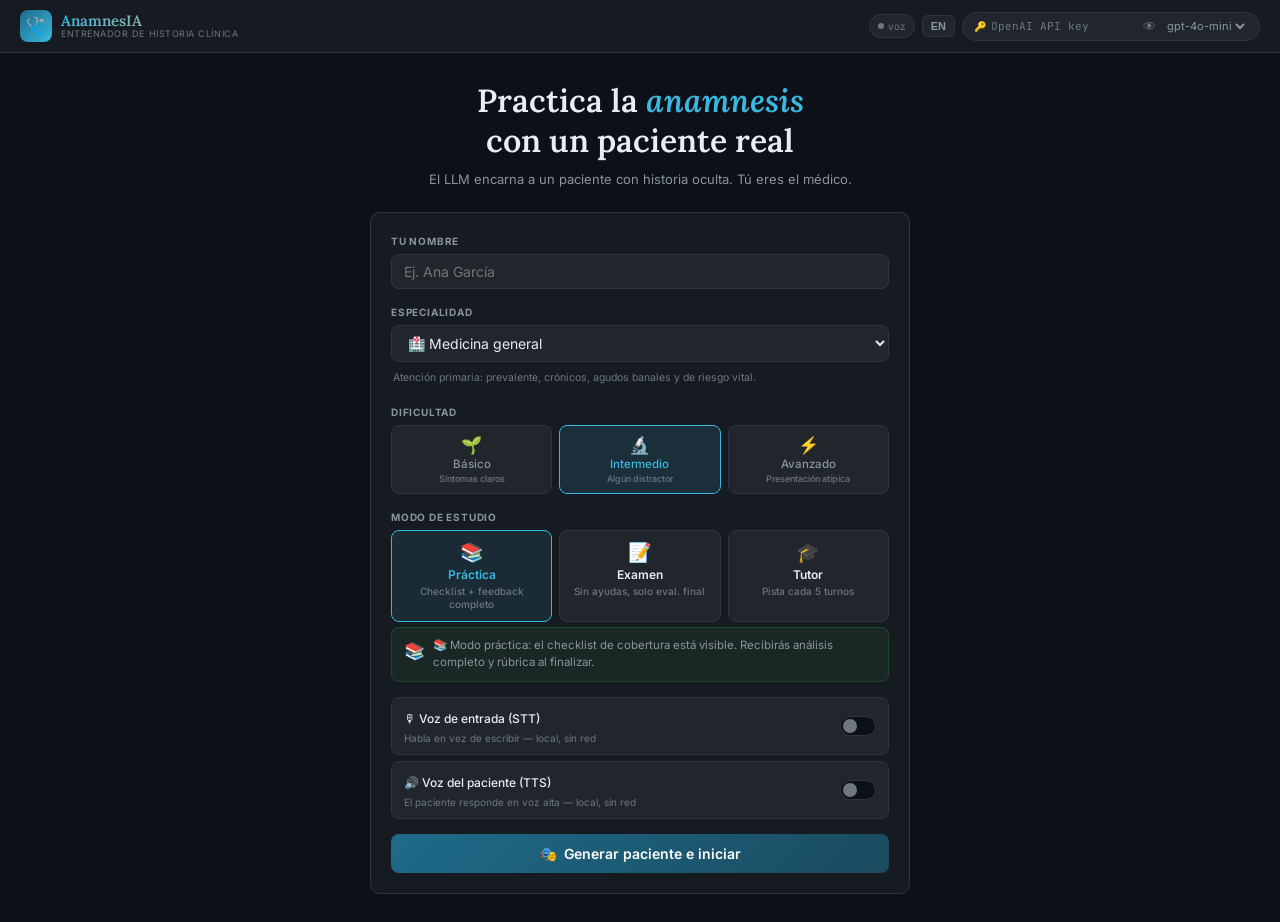
==== index.html @ b69a09d1 "Add files via upload" ====
<!DOCTYPE html>
<html lang="es" id="htmlRoot">
<head>
<meta charset="UTF-8">
<meta name="viewport" content="width=device-width, initial-scale=1.0">
<title>AnamnesIA · Entrenador de Historia Clínica</title>
<style>
@import url('https://fonts.googleapis.com/css2?family=Lora:ital,wght@0,400;0,600;1,400&family=Inter:wght@300;400;500;600&family=JetBrains+Mono:wght@400;500&display=swap');
:root{--bg:#0d1117;--bg2:#161b22;--bg3:#21262d;--brd:#30363d;--pu:#1e6b8a;--pl:#3ab8e0;--ac:#e85d26;--a2:#f0a060;--tx:#e6edf3;--t2:#8b949e;--t3:#6e7681;--gn:#3fb950;--yw:#d29922;--rd:#f85149;--rad:10px}
*{box-sizing:border-box;margin:0;padding:0}
body{background:var(--bg);color:var(--tx);font-family:'Inter',sans-serif;font-size:15px;line-height:1.6;min-height:100vh}
::-webkit-scrollbar{width:6px}::-webkit-scrollbar-track{background:var(--bg2)}::-webkit-scrollbar-thumb{background:var(--brd);border-radius:3px}
.app{display:flex;flex-direction:column;min-height:100vh}
header{display:flex;align-items:center;gap:10px;padding:10px 20px;border-bottom:1px solid var(--brd);background:var(--bg2);position:sticky;top:0;z-index:100;flex-wrap:wrap}
.logo{display:flex;align-items:center;gap:9px;cursor:pointer}
.lic{width:32px;height:32px;background:linear-gradient(135deg,var(--pu),var(--pl));border-radius:8px;display:flex;align-items:center;justify-content:center;font-size:16px;flex-shrink:0}
.ltx{display:flex;flex-direction:column;line-height:1.15}
.lt{font-family:'Lora',serif;font-size:15px;font-weight:600;background:linear-gradient(90deg,var(--pl),var(--a2));-webkit-background-clip:text;-webkit-text-fill-color:transparent}
.ls{font-size:9px;color:var(--t3);letter-spacing:.06em;text-transform:uppercase}
.hr{margin-left:auto;display:flex;align-items:center;gap:7px;flex-wrap:wrap}
.apill{display:flex;align-items:center;gap:5px;background:var(--bg3);border:1px solid var(--brd);border-radius:20px;padding:4px 11px;transition:border-color .3s}
.apill.nokey{animation:kw 2s ease-in-out infinite}
@keyframes kw{0%,100%{border-color:rgba(248,81,73,.3)}50%{border-color:var(--rd)}}
.apill input{background:none;border:none;color:var(--tx);font-family:'JetBrains Mono',monospace;font-size:11px;width:145px;outline:none}
.apill input::placeholder{color:var(--t3)}
.apill select{background:none;border:none;color:var(--t2);font-family:'Inter',sans-serif;font-size:11px;outline:none;cursor:pointer}
.apill select option{background:var(--bg3);color:var(--tx)}
.bic{background:none;border:none;color:var(--t3);cursor:pointer;font-size:13px;padding:2px;transition:color .2s}
.bic:hover{color:var(--pl)}
.vbg{display:flex;align-items:center;gap:4px;background:var(--bg3);border:1px solid var(--brd);border-radius:20px;padding:3px 8px;font-size:10px;color:var(--t3)}
.vbg .vd{width:6px;height:6px;border-radius:50%;background:var(--t3)}
.vbg.listening{border-color:var(--rd);color:var(--rd)}.vbg.listening .vd{background:var(--rd);animation:vp .6s ease-in-out infinite alternate}
.vbg.speaking{border-color:var(--a2);color:var(--a2)}.vbg.speaking .vd{background:var(--a2);animation:vp .8s ease-in-out infinite alternate}
@keyframes vp{from{transform:scale(1)}to{transform:scale(1.8)}}
.lbtn{background:var(--bg3);border:1px solid var(--brd);border-radius:6px;color:var(--t2);cursor:pointer;font-size:11px;font-weight:600;padding:4px 8px;transition:all .2s}
.lbtn:hover{border-color:var(--pl);color:var(--pl)}
.npill{display:flex;gap:3px;background:var(--bg3);border:1px solid var(--brd);border-radius:20px;padding:3px}
.npb{background:none;border:none;border-radius:16px;color:var(--t3);cursor:pointer;font-family:'Inter',sans-serif;font-size:11px;font-weight:600;padding:3px 10px;transition:all .2s}
.npb:hover{color:var(--tx)}.npb.active{background:var(--bg2);color:var(--tx);border:1px solid var(--brd)}
.screen{display:none;flex:1}.screen.active{display:flex}
/* SETUP */
#ss{flex-direction:column;align-items:center;padding:28px 18px;overflow-y:auto}
.hero{text-align:center;max-width:540px;margin-bottom:22px}
.hero h1{font-family:'Lora',serif;font-size:clamp(20px,4vw,32px);font-weight:600;line-height:1.25;margin-bottom:8px}
.hero h1 em{font-style:italic;color:var(--pl)}
.hero p{color:var(--t2);font-size:13px}
.sc{background:var(--bg2);border:1px solid var(--brd);border-radius:var(--rad);padding:20px;width:100%;max-width:540px;display:flex;flex-direction:column;gap:15px}
.fi{display:flex;flex-direction:column;gap:5px}
.fi label{font-size:10px;font-weight:700;text-transform:uppercase;letter-spacing:.08em;color:var(--t2)}
.fi input,.fi select{background:var(--bg3);border:1px solid var(--brd);border-radius:8px;color:var(--tx);font-family:'Inter',sans-serif;font-size:14px;padding:8px 12px;outline:none;transition:border-color .2s;width:100%}
.fi input:focus,.fi select:focus{border-color:var(--pl)}.fi select option{background:var(--bg3)}
.dgr{display:grid;grid-template-columns:repeat(3,1fr);gap:7px}
.db{background:var(--bg3);border:1px solid var(--brd);border-radius:8px;color:var(--t2);cursor:pointer;padding:9px 5px;text-align:center;font-family:'Inter',sans-serif;font-size:11.5px;font-weight:500;transition:all .2s;display:flex;flex-direction:column;align-items:center;gap:2px}
.db .di{font-size:17px}.db:hover{border-color:var(--pu);color:var(--tx)}.db.sel{border-color:var(--pl);background:rgba(58,184,224,.12);color:var(--pl)}
.mgr{display:grid;grid-template-columns:repeat(3,1fr);gap:7px}
.mb{background:var(--bg3);border:1px solid var(--brd);border-radius:8px;cursor:pointer;padding:10px 7px;text-align:center;font-family:'Inter',sans-serif;font-size:11px;font-weight:500;transition:all .2s;display:flex;flex-direction:column;align-items:center;gap:3px;color:var(--t2)}
.mb .mi{font-size:19px}.mb .mt{font-size:12px;font-weight:600;color:var(--tx)}.mb .ms{font-size:10px;color:var(--t3);line-height:1.3}
.mb:hover{border-color:var(--pu)}.mb.sel{border-color:var(--pl);background:rgba(58,184,224,.1)}.mb.sel .mt{color:var(--pl)}
.mdbox{padding:9px 12px;border-radius:8px;font-size:11.5px;line-height:1.55;display:flex;gap:8px;align-items:flex-start}
.mdbox.practice{background:rgba(63,185,80,.08);border:1px solid rgba(63,185,80,.2);color:var(--t2)}
.mdbox.exam{background:rgba(248,81,73,.08);border:1px solid rgba(248,81,73,.2);color:var(--t2)}
.mdbox.tutor{background:rgba(240,160,96,.08);border:1px solid rgba(240,160,96,.2);color:var(--t2)}
.mdbox .mi2{font-size:17px;flex-shrink:0;margin-top:1px}
.vtr{display:flex;align-items:center;justify-content:space-between;background:var(--bg3);border:1px solid var(--brd);border-radius:8px;padding:8px 12px}
.vti span{font-size:12px;font-weight:500}.vti small{font-size:10px;color:var(--t3);display:block}
.tog{position:relative;width:36px;height:20px;flex-shrink:0}
.tog input{opacity:0;width:0;height:0}
.togt{position:absolute;cursor:pointer;inset:0;background:var(--bg);border:1px solid var(--brd);border-radius:20px;transition:.25s}
.togt:before{content:'';position:absolute;height:14px;width:14px;left:2px;top:2px;background:var(--t3);border-radius:50%;transition:.25s}
.tog input:checked+.togt{background:rgba(58,184,224,.2);border-color:var(--pl)}
.tog input:checked+.togt:before{transform:translateX(16px);background:var(--pl)}
.vi{background:rgba(58,184,224,.07);border:1px solid rgba(58,184,224,.2);border-radius:8px;padding:8px 11px;font-size:10.5px;color:var(--t2);line-height:1.5}
.vi strong{color:var(--pl)}
.bp{background:linear-gradient(135deg,var(--pu),#1a4a5e);border:none;border-radius:8px;color:white;cursor:pointer;font-family:'Inter',sans-serif;font-size:14px;font-weight:600;padding:11px 20px;transition:all .2s;display:flex;align-items:center;justify-content:center;gap:7px}
.bp:hover{transform:translateY(-1px);box-shadow:0 5px 16px rgba(30,107,138,.4)}.bp:disabled{opacity:.5;cursor:not-allowed;transform:none}
.bs{background:var(--bg3);border:1px solid var(--brd);border-radius:8px;color:var(--tx);cursor:pointer;font-family:'Inter',sans-serif;font-size:12.5px;font-weight:500;padding:8px 16px;transition:all .2s;display:flex;align-items:center;gap:5px}
.bs:hover{border-color:var(--pl);color:var(--pl)}
/* GEN */
#sg{flex-direction:column;align-items:center;justify-content:center;gap:18px}
.pr{width:60px;height:60px;border-radius:50%;border:3px solid transparent;border-top-color:var(--pl);border-right-color:var(--pu);animation:spin 1.2s linear infinite;display:flex;align-items:center;justify-content:center}
.pr span{font-size:22px;animation:none}
@keyframes spin{to{transform:rotate(360deg)}}
.gl{font-family:'Lora',serif;font-size:15px;color:var(--t2);text-align:center}
.gss{display:flex;flex-direction:column;gap:6px;max-width:300px;width:100%}
.gst{display:flex;align-items:center;gap:9px;font-size:11px;color:var(--t3);padding:7px 11px;background:var(--bg2);border:1px solid var(--brd);border-radius:7px;transition:all .3s}
.gst.active{color:var(--pl);border-color:var(--pl)}.gst.done{color:var(--gn);border-color:var(--gn)}
.gsd{width:7px;height:7px;border-radius:50%;background:var(--t3);flex-shrink:0}
.gst.active .gsd{background:var(--pl);animation:vp .6s ease-in-out infinite alternate}.gst.done .gsd{background:var(--gn)}
/* CASE */
#sca{flex-direction:column;align-items:center;padding:26px 18px;gap:13px;overflow-y:auto}
.cc{background:var(--bg2);border:1px solid var(--brd);border-radius:var(--rad);padding:20px;max-width:580px;width:100%}
.ctag{display:inline-flex;align-items:center;gap:5px;background:rgba(232,93,38,.14);border:1px solid rgba(232,93,38,.28);border-radius:20px;padding:2px 9px;font-size:9px;font-weight:700;text-transform:uppercase;letter-spacing:.08em;color:var(--a2);margin-bottom:9px}
.cc h2{font-family:'Lora',serif;font-size:18px;font-weight:600;margin-bottom:7px}
.cm{display:flex;gap:10px;flex-wrap:wrap;margin-bottom:9px}.cm span{font-size:11px;color:var(--t2)}.cm strong{color:var(--tx)}
.cq{background:var(--bg3);border-left:3px solid var(--pl);border-radius:0 6px 6px 0;padding:9px 12px;font-family:'Lora',serif;font-style:italic;font-size:13.5px;color:var(--tx);margin-bottom:11px}
.ci{font-size:12px;color:var(--t2);line-height:1.7}.ci strong{color:var(--tx)}
.mbadge{display:inline-flex;align-items:center;gap:5px;border-radius:6px;padding:4px 9px;font-size:11px;font-weight:600;margin-bottom:11px}
.mbadge.practice{background:rgba(63,185,80,.12);border:1px solid rgba(63,185,80,.3);color:var(--gn)}
.mbadge.exam{background:rgba(248,81,73,.12);border:1px solid rgba(248,81,73,.3);color:var(--rd)}
.mbadge.tutor{background:rgba(240,160,96,.12);border:1px solid rgba(240,160,96,.3);color:var(--a2)}
/* CHAT */
#sch{flex-direction:row;align-items:stretch;overflow:hidden;height:calc(100vh - 54px)}
.cmn{flex:1;display:flex;flex-direction:column;min-width:0}
.ctp{display:flex;align-items:center;gap:9px;padding:8px 14px;border-bottom:1px solid var(--brd);background:var(--bg2);flex-shrink:0}
.pav{width:32px;height:32px;border-radius:50%;background:linear-gradient(135deg,#3d2b1f,#6b4423);border:2px solid var(--a2);display:flex;align-items:center;justify-content:center;font-size:14px;flex-shrink:0}
.pnm{font-weight:600;font-size:12.5px}.pst{font-size:9px;color:var(--t3)}
.tb{background:var(--bg3);border:1px solid var(--brd);border-radius:6px;padding:3px 7px;font-family:'JetBrains Mono',monospace;font-size:11px;color:var(--t2);min-width:46px;text-align:center}
.tb.warn{color:var(--yw);border-color:var(--yw)}.tb.danger{color:var(--rd);border-color:var(--rd);animation:bl .8s steps(1) infinite}
@keyframes bl{50%{opacity:.4}}
.cvp{background:var(--bg3);border:1px solid var(--brd);border-radius:6px;padding:3px 7px;font-size:10.5px;color:var(--t2);font-weight:600;transition:all .3s}
.cvp.mid{border-color:var(--yw);color:var(--yw);background:rgba(210,153,34,.08)}
.cvp.hi{border-color:var(--gn);color:var(--gn);background:rgba(63,185,80,.1)}
.th{padding:7px 14px;background:rgba(240,160,96,.1);border-bottom:1px solid rgba(240,160,96,.25);font-size:11px;color:var(--a2);display:none;align-items:center;gap:8px;flex-shrink:0}
.th.show{display:flex}
.msgs{flex:1;overflow-y:auto;padding:13px 12px;display:flex;flex-direction:column;gap:10px;min-height:0;scroll-behavior:smooth}
.msg{display:flex;gap:7px;animation:fu .2s ease}
@keyframes fu{from{opacity:0;transform:translateY(5px)}to{opacity:1;transform:translateY(0)}}
.msg.user{flex-direction:row-reverse}
.mav{width:26px;height:26px;border-radius:50%;flex-shrink:0;display:flex;align-items:center;justify-content:center;font-size:11px;margin-top:2px}
.msg.user .mav{background:linear-gradient(135deg,var(--pu),var(--pl))}
.msg.patient .mav{background:linear-gradient(135deg,#3d2b1f,#6b4423);border:1px solid var(--a2)}
.msg.system .mav,.msg.tfb .mav{background:var(--bg3);border:1px solid var(--brd)}
.mbub{max-width:67%;background:var(--bg2);border:1px solid var(--brd);border-radius:11px;padding:8px 12px;font-size:12.5px;line-height:1.65}
.msg.user .mbub{background:rgba(30,107,138,.22);border-color:rgba(58,184,224,.28);text-align:right}
.msg.patient .mbub{font-family:'Lora',serif;font-size:13.5px}
.msg.system .mbub{background:rgba(61,184,80,.06);border-color:rgba(63,185,80,.18);font-size:10.5px;color:var(--t2);font-style:italic;max-width:100%;text-align:center;margin:0 auto}
.msg.tfb .mbub{background:rgba(240,160,96,.1);border-color:rgba(240,160,96,.3);font-size:11px;color:var(--a2);max-width:88%;margin:0 auto;text-align:center}
.mr{font-size:8.5px;font-weight:700;text-transform:uppercase;letter-spacing:.09em;margin-bottom:2px;color:var(--t3)}
.msg.user .mr{color:var(--pl)}.msg.patient .mr{color:var(--a2)}
.ttsb{background:none;border:none;color:var(--t3);cursor:pointer;font-size:10px;padding:0 0 0 4px;opacity:.6;vertical-align:middle;transition:opacity .2s}
.ttsb:hover{opacity:1;color:var(--a2)}
.td{display:flex;gap:4px;padding:2px 0}.td span{width:6px;height:6px;background:var(--t3);border-radius:50%;animation:dot 1.2s ease-in-out infinite}
.td span:nth-child(2){animation-delay:.2s}.td span:nth-child(3){animation-delay:.4s}
@keyframes dot{0%,60%,100%{transform:translateY(0)}30%{transform:translateY(-5px)}}
.cia{padding:9px 12px;border-top:1px solid var(--brd);background:var(--bg2);display:flex;gap:6px;align-items:flex-end;flex-shrink:0}
.cia textarea{flex:1;background:var(--bg3);border:1px solid var(--brd);border-radius:9px;color:var(--tx);font-family:'Inter',sans-serif;font-size:13px;line-height:1.5;padding:7px 11px;resize:none;outline:none;min-height:36px;max-height:110px;transition:border-color .2s}
.cia textarea:focus{border-color:var(--pl)}.cia textarea::placeholder{color:var(--t3)}.cia textarea.lis{border-color:var(--rd);background:rgba(248,81,73,.04)}
.bse{background:var(--pu);border:none;border-radius:8px;color:white;cursor:pointer;font-size:14px;width:36px;height:36px;display:flex;align-items:center;justify-content:center;transition:all .2s;flex-shrink:0}
.bse:hover{background:var(--pl)}.bse:disabled{opacity:.5;cursor:not-allowed}
.bse.loading{background:var(--bg3);border:1px solid var(--brd);cursor:not-allowed;animation:bsp .8s linear infinite}
@keyframes bsp{to{transform:rotate(360deg)}}
.bmc{background:var(--bg3);border:1px solid var(--brd);border-radius:8px;color:var(--t2);cursor:pointer;font-size:15px;width:36px;height:36px;display:flex;align-items:center;justify-content:center;transition:all .2s;flex-shrink:0}
.bmc:hover{border-color:var(--pl);color:var(--pl)}.bmc.rec{background:rgba(248,81,73,.13);border-color:var(--rd);color:var(--rd);animation:mp 1s ease-in-out infinite}
@keyframes mp{0%,100%{box-shadow:0 0 0 0 rgba(248,81,73,.35)}50%{box-shadow:0 0 0 5px rgba(248,81,73,0)}}
.bmc.nosup{opacity:.3;cursor:not-allowed}
.ben{background:rgba(248,81,73,.09);border:1px solid rgba(248,81,73,.25);border-radius:8px;color:var(--rd);cursor:pointer;font-family:'Inter',sans-serif;font-size:10.5px;font-weight:600;padding:5px 9px;transition:all .2s;flex-shrink:0;height:36px;white-space:nowrap}
.ben:hover{background:rgba(248,81,73,.18)}
.csb{width:215px;border-left:1px solid var(--brd);background:var(--bg2);padding:13px 11px;display:flex;flex-direction:column;gap:13px;overflow-y:auto;flex-shrink:0}
.sse{display:flex;flex-direction:column;gap:6px}
.sti{font-size:9px;font-weight:700;text-transform:uppercase;letter-spacing:.11em;color:var(--t3);padding-bottom:4px;border-bottom:1px solid var(--brd)}
.cl{display:flex;align-items:flex-start;gap:5px;font-size:11px;color:var(--t2);line-height:1.3}
.cdo{width:13px;height:13px;border-radius:50%;border:2px solid var(--brd);flex-shrink:0;margin-top:1px;display:flex;align-items:center;justify-content:center;font-size:7px;transition:all .3s}
.cdo.done{background:var(--gn);border-color:var(--gn);color:white}.cdo.par{background:var(--yw);border-color:var(--yw);color:#000}
.cl.di{color:var(--tx)}
.cob{height:5px;background:var(--bg3);border-radius:3px;overflow:hidden;margin-top:3px}
.cof{height:100%;background:linear-gradient(90deg,var(--pu),var(--gn));border-radius:3px;transition:width .4s}
.tct{text-align:center;font-size:9.5px;color:var(--t3)}.tct span{font-family:'JetBrains Mono',monospace;font-size:18px;color:var(--tx);display:block}
.hb{background:var(--bg3);border:1px solid var(--brd);border-radius:7px;padding:7px 9px;font-size:10px;color:var(--t2);line-height:1.5}.hb strong{color:var(--tx)}
.exam-mode .csec{display:none}
/* MODALS */
.mov{position:fixed;inset:0;background:rgba(0,0,0,.7);z-index:200;display:none;align-items:center;justify-content:center}
.mov.open{display:flex}
.mbox{background:var(--bg2);border:1px solid var(--brd);border-radius:var(--rad);padding:22px;max-width:400px;width:92%;display:flex;flex-direction:column;gap:12px;animation:fu .2s ease}
.mbox h3{font-family:'Lora',serif;font-size:16px}.mbox p{font-size:12px;color:var(--t2);line-height:1.6}
.mbox textarea{background:var(--bg3);border:1px solid var(--brd);border-radius:8px;color:var(--tx);font-family:'Inter',sans-serif;font-size:13px;padding:8px 11px;resize:none;outline:none;min-height:75px;transition:border-color .2s;width:100%}
.mbox textarea:focus{border-color:var(--pl)}
.mac{display:flex;gap:7px;justify-content:flex-end}
.bsm{background:var(--bg3);border:1px solid var(--brd);border-radius:7px;color:var(--tx);cursor:pointer;font-family:'Inter',sans-serif;font-size:12px;font-weight:500;padding:6px 13px;transition:all .2s}
.bsm:hover{border-color:var(--pl)}.bsm.pr{background:var(--pu);border-color:var(--pu);color:white}
.bsm.pr:hover{background:var(--pl)}.bsm.dg{background:rgba(248,81,73,.1);border-color:var(--rd);color:var(--rd)}
.bsm.dg:hover{background:rgba(248,81,73,.22)}
/* EVAL */
#sev{flex-direction:column;align-items:center;padding:26px 18px;gap:18px;overflow-y:auto}
.evh{text-align:center;max-width:700px}.evh h2{font-family:'Lora',serif;font-size:21px;margin-bottom:5px}.evh p{color:var(--t2);font-size:11.5px}
.scw{display:flex;gap:10px;flex-wrap:wrap;justify-content:center}
.sco{background:var(--bg2);border:1px solid var(--brd);border-radius:var(--rad);padding:14px;text-align:center;min-width:100px}
.sn{font-family:'JetBrains Mono',monospace;font-size:30px;font-weight:500;line-height:1;background:linear-gradient(135deg,var(--pl),var(--a2));-webkit-background-clip:text;-webkit-text-fill-color:transparent;margin-bottom:3px}
.sl{font-size:9px;color:var(--t3);text-transform:uppercase;letter-spacing:.06em}
.etabs{display:flex;background:var(--bg2);border:1px solid var(--brd);border-radius:var(--rad);padding:3px;max-width:700px;width:100%}
.etab{flex:1;background:none;border:none;border-radius:7px;color:var(--t2);cursor:pointer;font-family:'Inter',sans-serif;font-size:11px;font-weight:500;padding:7px 4px;transition:all .2s;text-align:center;position:relative}
.etab:hover{color:var(--tx)}.etab.active{background:var(--bg3);color:var(--tx);border:1px solid var(--brd)}
.etab.active::after{content:'';position:absolute;bottom:-5px;left:50%;transform:translateX(-50%);width:16px;height:2px;background:var(--pl);border-radius:1px}
.tp{display:none;max-width:900px;width:100%}.tp.active{display:flex;flex-direction:column;gap:13px}
.ri{background:var(--bg2);border:1px solid var(--brd);border-radius:9px;overflow:hidden}
.rh{display:flex;align-items:center;gap:9px;padding:9px 13px;background:var(--bg3)}
.ric2{font-size:15px;flex-shrink:0}.rti{font-size:12.5px;font-weight:600;flex:1}
.rsc{font-size:11px;font-weight:700}.rsc.l0{color:var(--rd)}.rsc.l1{color:var(--yw)}.rsc.l2{color:var(--pl)}.rsc.l3{color:var(--gn)}
.rlvs{display:grid;grid-template-columns:repeat(4,1fr)}
.rlv{padding:8px 9px;border-top:1px solid var(--brd);font-size:10.5px;line-height:1.45;color:var(--t3);border-right:1px solid var(--brd)}
.rlv:last-child{border-right:none}.rlv.hit{color:var(--tx);background:rgba(58,184,224,.06)}
.rll{font-size:8px;font-weight:700;text-transform:uppercase;letter-spacing:.07em;margin-bottom:3px;color:var(--t3)}.rlv.hit .rll{color:var(--pl)}
.rfb{padding:8px 13px;font-size:11px;color:var(--t2);line-height:1.6;border-top:1px solid var(--brd);font-style:italic}
.cgr{display:grid;grid-template-columns:repeat(3,1fr);gap:9px;max-width:700px;width:100%}
.cc2{background:var(--bg2);border:1px solid var(--brd);border-radius:9px;padding:12px;display:flex;flex-direction:column;gap:4px}
.cn2{font-size:9.5px;font-weight:700;text-transform:uppercase;letter-spacing:.07em;color:var(--t2)}
.cs2{font-family:'JetBrains Mono',monospace;font-size:20px;font-weight:600}
.cb{height:4px;background:var(--bg3);border-radius:2px;overflow:hidden}.cbf{height:100%;border-radius:2px;transition:width .5s}
.cco{font-size:10.5px;color:var(--t2);line-height:1.4}
.qt{font-size:13px;line-height:1.75;color:var(--tx);font-family:'Lora',serif}.qt p{margin-bottom:7px}
.sli{list-style:none;display:flex;flex-direction:column;gap:4px;font-size:12px}
.sli.g li::before{content:'✓ ';color:var(--gn)}.sli.o li::before{content:'↗ ';color:var(--a2)}
.cer{display:flex;align-items:center;gap:7px;font-size:11.5px;padding:5px 7px;border-radius:6px;background:var(--bg3)}
.cei{width:15px;height:15px;border-radius:50%;flex-shrink:0;display:flex;align-items:center;justify-content:center;font-size:7.5px}
.cei.ok{background:rgba(63,185,80,.2);color:var(--gn);border:1px solid var(--gn)}
.cei.no{background:rgba(248,81,73,.14);color:var(--rd);border:1px solid var(--rd)}
.cei.par{background:rgba(210,153,34,.14);color:var(--yw);border:1px solid var(--yw)}
.tam{display:flex;gap:9px;padding:9px 11px;background:var(--bg2);border:1px solid var(--brd);border-radius:8px}
.tam.um{border-color:rgba(58,184,224,.2);background:rgba(30,107,138,.09)}.tam.pm{border-color:rgba(240,160,96,.17)}
.tar{font-size:8.5px;font-weight:700;text-transform:uppercase;letter-spacing:.08em;color:var(--t3);flex-shrink:0;width:48px;margin-top:1px}
.tam.um .tar{color:var(--pl)}.tam.pm .tar{color:var(--a2)}
.tat{flex:1;font-size:12px;line-height:1.6}.tam.pm .tat{font-family:'Lora',serif}
.tatg{display:flex;gap:4px;flex-wrap:wrap;margin-top:4px}
.qtg{font-size:8.5px;font-weight:700;text-transform:uppercase;letter-spacing:.06em;padding:1px 6px;border-radius:8px;border:1px solid}
.qtg.abierta{color:var(--gn);border-color:var(--gn);background:rgba(63,185,80,.09)}
.qtg.cerrada{color:var(--yw);border-color:var(--yw);background:rgba(210,153,34,.09)}
.qtg.compuesta{color:var(--rd);border-color:var(--rd);background:rgba(248,81,73,.09)}
.qtg.directiva{color:var(--ac);border-color:var(--ac);background:rgba(232,93,38,.09)}
.qtg.buena_practica{color:var(--pl);border-color:var(--pl);background:rgba(58,184,224,.09)}
.qtg.oportunidad_perdida{color:var(--t3);border-color:var(--brd)}
.hcc{display:grid;grid-template-columns:1fr 1fr;gap:12px;margin-bottom:9px}
.hcl{background:var(--bg3);border-radius:8px;padding:11px}.hll{font-size:8.5px;font-weight:700;text-transform:uppercase;letter-spacing:.08em;color:var(--t3);margin-bottom:5px}
.hvl{font-family:'Lora',serif;font-size:13px;line-height:1.5;color:var(--tx)}
.hvr{margin-top:8px;padding:9px 12px;border-radius:7px;font-size:12px;line-height:1.5}
.hvr.ok{background:rgba(63,185,80,.1);border:1px solid rgba(63,185,80,.25);color:var(--gn)}
.hvr.par{background:rgba(210,153,34,.1);border:1px solid rgba(210,153,34,.25);color:var(--yw)}
.hvr.bad{background:rgba(248,81,73,.1);border:1px solid rgba(248,81,73,.25);color:var(--rd)}
.hcrd{background:var(--bg2);border:1px solid var(--brd);border-radius:var(--rad);padding:17px;max-width:900px;width:100%}
.hcrd summary{cursor:pointer;font-size:10px;font-weight:700;text-transform:uppercase;letter-spacing:.09em;color:var(--t2);display:flex;align-items:center;gap:6px;user-select:none}
.hcrd summary:hover{color:var(--tx)}.hcon{margin-top:11px;display:grid;grid-template-columns:1fr 1fr;gap:9px;font-size:13px}
.hf{display:flex;flex-direction:column;gap:2px}.hl{font-size:8.5px;text-transform:uppercase;letter-spacing:.07em;color:var(--t3)}.hv{color:var(--tx);line-height:1.5}
.eva{display:flex;gap:8px;flex-wrap:wrap;justify-content:center}
/* PROGRESS */
#spr{flex-direction:column;align-items:center;padding:26px 18px;gap:18px;overflow-y:auto}
.phr{text-align:center;max-width:680px}.phr h2{font-family:'Lora',serif;font-size:21px;margin-bottom:5px}.phr p{color:var(--t2);font-size:12px}
.pst2{display:flex;gap:10px;flex-wrap:wrap;justify-content:center}
.psc{background:var(--bg2);border:1px solid var(--brd);border-radius:var(--rad);padding:13px;text-align:center;min-width:95px}
.psn{font-family:'JetBrains Mono',monospace;font-size:27px;font-weight:500;line-height:1;color:var(--pl);margin-bottom:3px}
.psl{font-size:9px;color:var(--t3);text-transform:uppercase;letter-spacing:.06em}
.rdrw{background:var(--bg2);border:1px solid var(--brd);border-radius:var(--rad);padding:18px;max-width:700px;width:100%;display:flex;flex-direction:column;align-items:center;gap:12px}
.rdrw h3{font-family:'Lora',serif;font-size:15px;align-self:flex-start}
.rlg{display:grid;grid-template-columns:repeat(3,1fr);gap:6px;width:100%;max-width:340px}
.rli{display:flex;align-items:center;gap:5px;font-size:11px;color:var(--t2)}.rld{width:9px;height:9px;border-radius:50%;flex-shrink:0}
.hit2{background:var(--bg2);border:1px solid var(--brd);border-radius:9px;padding:13px;display:flex;align-items:center;gap:12px;cursor:default;transition:border-color .2s;max-width:700px;width:100%}
.hit2:hover{border-color:var(--pl)}.hiav{width:36px;height:36px;border-radius:50%;background:var(--bg3);border:2px solid var(--brd);display:flex;align-items:center;justify-content:center;font-size:16px;flex-shrink:0}
.him{flex:1}.hin{font-size:13px;font-weight:600}.hims{font-size:11px;color:var(--t2);margin-top:1px}
.his{text-align:right}.hisn{font-family:'JetBrains Mono',monospace;font-size:21px;font-weight:500}.hisl{font-size:9px;color:var(--t3);text-transform:uppercase}
.hempty{text-align:center;color:var(--t3);font-size:13px;padding:28px;max-width:700px;width:100%}
.evo{background:var(--bg2);border:1px solid var(--brd);border-radius:var(--rad);padding:16px;max-width:700px;width:100%}
.evo h3{font-family:'Lora',serif;font-size:14px;margin-bottom:12px}.csvg{width:100%;height:150px}
.lbar{position:fixed;top:0;left:0;right:0;height:3px;background:linear-gradient(90deg,var(--pu),var(--pl),var(--ac));animation:lba 1.5s ease-in-out infinite;z-index:999;display:none}
.lbar.on{display:block}
@keyframes lba{0%{transform:translateX(-100%)}100%{transform:translateX(100%)}}
.toast{position:fixed;bottom:16px;left:50%;transform:translateX(-50%);border-radius:8px;padding:8px 15px;font-size:12px;z-index:999;display:none;max-width:420px;text-align:center}
.toast.err{background:rgba(248,81,73,.17);border:1px solid var(--rd);color:var(--rd)}
.toast.inf{background:rgba(58,184,224,.12);border:1px solid var(--pl);color:var(--pl)}
.toast.ok{background:rgba(63,185,80,.12);border:1px solid var(--gn);color:var(--gn)}
@media(max-width:700px){.hcon,.hcc,.rlvs,.cgr{grid-template-columns:1fr}.csb{display:none}.mbub{max-width:86%}.cgr{grid-template-columns:repeat(2,1fr)}.apill input{width:90px}#sch{height:calc(100vh - 50px)}}
</style>
</head><body>
<div class="lbar" id="lbar"></div><div class="toast" id="toast"></div>
<div class="mov" id="mHypo"><div class="mbox"><h3 id="mhT"></h3><p id="mhP"></p><textarea id="hypoIn" rows="3"></textarea><div class="mac"><button class="bsm" onclick="closeHypo()" id="t_cancel"></button><button class="bsm pr" onclick="submitHypo()" id="t_finish"></button></div></div></div>
<div class="mov" id="mEnd"><div class="mbox"><h3 id="meT"></h3><p id="meP"></p><div class="mac"><button class="bsm" onclick="closeEnd()" id="t_back"></button><button class="bsm" onclick="openHypo()" id="t_addhypo"></button><button class="bsm dg" onclick="doEnd('')" id="t_nohypo"></button></div></div></div>
<div class="app">
<header>
  <div class="logo" onclick="goHome()"><div class="lic">🩺</div><div class="ltx"><span class="lt">AnamnesIA</span><span class="ls" id="t_sub"></span></div></div>
  <div class="hr">
    <div class="npill" id="navpill" style="display:none"><button class="npb active" id="navH" onclick="navTo('home')" id="t_nnew"></button><button class="npb" id="navP" onclick="navTo('progress')">📈 <span id="t_nprog"></span></button></div>
    <div class="vbg" id="vbg"><span class="vd"></span><span id="vbl">voz</span></div>
    <button class="lbtn" onclick="toggleLang()" id="lbtn">EN</button>
    <div class="apill" id="apill"><span style="color:var(--t3);font-size:10px">🔑</span><input type="password" id="apiKey" placeholder="OpenAI API key" autocomplete="off" oninput="saveKey()"><button class="bic" onclick="toggleKey()">👁</button><select id="msel"><option value="gpt-4o-mini" selected>gpt-4o-mini</option><option value="gpt-4o">gpt-4o</option><option value="gpt-4-turbo">gpt-4-turbo</option><option value="o1-mini">o1-mini</option></select></div>
  </div>
</header>
<div class="screen active" id="ss">
  <div class="hero"><h1 id="t_h1"></h1><p id="t_h1s"></p></div>
  <div class="sc">
    <div class="fi"><label id="t_ln"></label><input type="text" id="sname" id="t_snph"></div>
    <div class="fi"><label id="t_ls"></label><select id="spec" onchange="updSD()"></select><div id="spdesc" style="font-size:10.5px;color:var(--t3);padding:3px 2px;line-height:1.5"></div></div>
    <div class="fi"><label id="t_ld"></label>
      <div class="dgr">
        <button class="db" data-diff="básico" onclick="selD(this)"><span class="di">🌱</span><span id="t_d1"></span><small style="color:var(--t3);font-size:9px" id="t_d1s"></small></button>
        <button class="db sel" data-diff="intermedio" onclick="selD(this)"><span class="di">🔬</span><span id="t_d2"></span><small style="color:var(--t3);font-size:9px" id="t_d2s"></small></button>
        <button class="db" data-diff="avanzado" onclick="selD(this)"><span class="di">⚡</span><span id="t_d3"></span><small style="color:var(--t3);font-size:9px" id="t_d3s"></small></button>
      </div>
    </div>
    <div class="fi"><label id="t_lm"></label>
      <div class="mgr">
        <button class="mb sel" data-mode="practice" onclick="selM(this)"><span class="mi">📚</span><span class="mt" id="t_m1"></span><span class="ms" id="t_m1s"></span></button>
        <button class="mb" data-mode="exam" onclick="selM(this)"><span class="mi">📝</span><span class="mt" id="t_m2"></span><span class="ms" id="t_m2s"></span></button>
        <button class="mb" data-mode="tutor" onclick="selM(this)"><span class="mi">🎓</span><span class="mt" id="t_m3"></span><span class="ms" id="t_m3s"></span></button>
      </div>
      <div id="mdesc" class="mdbox practice"><span class="mi2">📚</span><span id="mdesct"></span></div>
    </div>
    <div style="display:flex;flex-direction:column;gap:6px">
      <div class="vtr"><div class="vti"><span id="t_vstt"></span><small id="t_vstts"></small></div><label class="tog"><input type="checkbox" id="tSTT" onchange="onVT()"><span class="togt"></span></label></div>
      <div class="vtr"><div class="vti"><span id="t_vtts"></span><small id="t_vttss"></small></div><label class="tog"><input type="checkbox" id="tTTS" onchange="onVT()"><span class="togt"></span></label></div>
      <div class="vi" id="vinfo" style="display:none"><span id="t_vi"></span></div>
    </div>
    <button class="bp" onclick="startSess()"><span>🎭</span> <span id="t_sb"></span></button>
  </div>
</div>
<div class="screen" id="sg"><div class="pr"><span>🩺</span></div><div class="gl" id="gl"></div><div class="gss"><div class="gst" id="gs0"><span class="gsd"></span><span id="t_gs0"></span></div><div class="gst" id="gs1"><span class="gsd"></span><span id="t_gs1"></span></div><div class="gst" id="gs2"><span class="gsd"></span><span id="t_gs2"></span></div></div></div>
<div class="screen" id="sca"><div class="cc" id="ccard"></div><button class="bp" onclick="beginChat()" style="max-width:260px;width:100%"><span>💬</span> <span id="t_sc"></span></button></div>
<div class="screen" id="sch">
  <div class="cmn">
    <div class="ctp"><div class="pav" id="pav">🧑</div><div style="flex:1"><div class="pnm" id="pnbar"></div><div class="pst" id="pstbar"></div></div><div class="cvp" id="cvp">0%</div><div class="tb" id="tbt">00:00</div></div>
    <div class="th" id="thint"><span>🎓</span><span id="thintt"></span></div>
    <div class="msgs" id="msgs"></div>
    <div class="cia"><textarea id="cin" rows="1" onkeydown="hkey(event)" oninput="ares(this)"></textarea><button class="bmc" id="bmc" onclick="togMic()" style="display:none">🎙</button><button class="ben" id="t_endb" onclick="confirmEnd()"></button><button class="bse" id="bse" onclick="sendMsg()">➤</button></div>
  </div>
  <div class="csb" id="csb">
    <div class="sse"><div class="sti" id="t_sbs"></div><div class="tct"><span id="t_sbt"></span><span id="tcount">0</span></div><div class="tb" id="tbs">00:00</div></div>
    <div class="sse csec" id="covSec"><div class="sti" id="t_sbc"></div><div id="clside"></div><div class="cob"><div class="cof" id="cof" style="width:0%"></div></div><div style="font-size:9.5px;color:var(--t3);text-align:center"><span id="covpct">0</span>% <span id="t_exp"></span></div></div>
    <div class="sse"><div class="sti" id="t_sbg"></div><div class="hb" id="t_sbgt"></div></div>
  </div>
</div>
<div class="screen" id="sev">
  <div class="evh"><h2 id="t_evt"></h2><p id="evsub"></p></div>
  <div class="scw" id="scorecards"></div>
  <div class="etabs"><button class="etab active" onclick="showtab('tp1',this)" id="t_t1"></button><button class="etab" onclick="showtab('tp2',this)" id="t_t2"></button><button class="etab" onclick="showtab('tp3',this)" id="t_t3"></button><button class="etab" onclick="showtab('tp4',this)" id="t_t4"></button></div>
  <div class="tp active" id="tp1"></div>
  <div class="tp" id="tp2"></div>
  <div class="tp" id="tp3"></div>
  <div class="tp" id="tp4"></div>
  <div id="hypoC" style="display:none;max-width:900px;width:100%;background:var(--bg2);border:1px solid var(--brd);border-radius:var(--rad);padding:18px"></div>
  <details class="hcrd"><summary id="t_rev"></summary><div class="hcon" id="hcon"></div></details>
  <div class="eva"><button class="bs" onclick="expJSON()">📄 JSON</button><button class="bs" onclick="expHTML()">📋 <span id="t_er"></span></button><button class="bp" onclick="newCase()"><span>🎭</span> <span id="t_nc"></span></button></div>
</div>
<div class="screen" id="spr">
  <div class="phr"><h2 id="t_pt"></h2><p id="t_ps"></p></div>
  <div class="pst2" id="pstats"></div>
  <div class="rdrw" id="rdrw"><h3 id="t_rt"></h3><div id="rsvg"></div><div class="rlg" id="rlg"></div></div>
  <div class="evo"><h3 id="t_et"></h3><svg class="csvg" id="csvg"></svg></div>
  <div style="max-width:700px;width:100%;display:flex;align-items:center;justify-content:space-between;flex-wrap:wrap;gap:8px"><h3 style="font-family:'Lora',serif;font-size:15px" id="t_st"></h3><button class="bs" onclick="clearHist()" style="font-size:11px;color:var(--rd);border-color:rgba(248,81,73,.3)" id="t_ch"></button></div>
  <div id="histlist" style="display:flex;flex-direction:column;gap:9px;max-width:700px;width:100%"></div>
  <button class="bp" onclick="navTo('home')" style="margin-top:6px"><span>🎭</span> <span id="t_nc2"></span></button>
</div>
</div><script>
/* ═══ DATA ═══ */
const I18N={
es:{sub:'Entrenador de Historia Clínica',nnew:'Nueva sesión',nprog:'Mi progreso',h1:'Practica la <em>anamnesis</em><br>con un paciente real',h1s:'El LLM encarna a un paciente con historia oculta. Tú eres el médico.',ln:'Tu nombre',ls:'Especialidad',ld:'Dificultad',lm:'Modo de estudio',d1:'Básico',d1s:'Síntomas claros',d2:'Intermedio',d2s:'Algún distractor',d3:'Avanzado',d3s:'Presentación atípica',m1:'Práctica',m1s:'Checklist + feedback completo',m2:'Examen',m2s:'Sin ayudas, solo eval. final',m3:'Tutor',m3s:'Pista cada 5 turnos',md:{practice:'📚 Modo práctica: el checklist de cobertura está visible. Recibirás análisis completo y rúbrica al finalizar.',exam:'📝 Modo examen: sin checklist, sin hints. Solo evaluación final — simula condiciones OSCE.',tutor:'🎓 Modo tutor: el asistente te da una pista discreta cada 5 turnos si hay áreas sin explorar.'},vstt:'🎙 Voz de entrada (STT)',vstts:'Habla en vez de escribir — local, sin red',vtts:'🔊 Voz del paciente (TTS)',vttss:'El paciente responde en voz alta — local, sin red',vi:'<strong>Web Speech API:</strong> el audio nunca sale del dispositivo. Solo texto va a OpenAI. Mejor en <strong>Chrome/Edge</strong>.',sb:'Generar paciente e iniciar',sc:'Iniciar entrevista clínica',gs0:'Generando paciente con historia clínica oculta',gs1:'Analizando entrevista y aplicando rúbrica',gs2:'Generando informe completo',endb:'Finalizar →',sbs:'⏱ Sesión',sbt:'Intercambios',sbc:'📋 Cobertura',sbg:'💡 Estructura',sbgt:'Motivo → EA → AP/AF → Medicación → Hábitos → Rev.Sist → Psicosocial',exp:'explorado',mhT:'🔍 Tu hipótesis diagnóstica',mhP:'Escribe tu sospecha diagnóstica principal y los diferenciales que considerarías.',cancel:'Cancelar',finish:'Finalizar y evaluar',back:'Volver',addhypo:'Añadir hipótesis',nohypo:'Sin hipótesis',meT:'¿Finalizar sin hipótesis?',meP:'Puedes añadir tu sospecha diagnóstica para enriquecer la evaluación.',evt:'📊 Informe de evaluación',t1:'📐 Rúbrica',t2:'🎯 Competencias',t3:'📝 Transcripción',t4:'✅ Checklist',rev:'🔍 Historia clínica completa (revelar)',er:'Informe HTML',nc:'Nuevo caso',pt:'📈 Mi progreso',ps:'Historial de sesiones y evolución de competencias',rt:'Perfil acumulado de competencias',et:'Evolución de puntuación',st:'Sesiones recientes',ch:'🗑 Limpiar historial',nc2:'Nueva sesión',ltxt:['Insuficiente','Suficiente','Notable','Excelente'],hty:'Tu hipótesis',hdx:'Diagnóstico real',noS:'Aún no hay sesiones. ¡Practica tu primera entrevista!',tS:'Sesiones',aS:'Puntuación media',bS:'Mejor puntuación',tT:'Tiempo total',gc:'Creando caso clínico...',ec:'Analizando la entrevista...',ek:'Introduce tu clave de OpenAI primero',et2:'Realiza al menos 3 preguntas antes de finalizar.',eh:'Escribe tu hipótesis antes de continuar...',ok:'Sesión guardada ✓',cl:'Historial eliminado',
sd:{'medicina general':'Atención primaria: prevalente, crónicos, agudos banales y de riesgo vital.','urgencias':'Restricción de tiempo, síntomas de alarma, decisión rápida.','medicina interna':'Patología multisistémica compleja, ancianos pluripatológicos.','cardiología':'Cardiopatía isquémica, IC, arritmias, valvulopatías.','neumología':'Disnea, EPOC, asma, neumonía, TEP, nódulo pulmonar.','neurología':'Cefalea, ictus, epilepsia, deterioro cognitivo, síncope.','gastroenterología':'Dolor abdominal, hemorragia digestiva, disfagia.','ginecología y obstetricia':'Patología menstrual, embarazo, oncología ginecológica.','pediatría':'Fiebre, síntomas respiratorios, desarrollo, neonatal.','psiquiatría':'Ánimo, ansiedad, psicosis, conducta suicida, adicciones.','traumatología':'Dolor musculoesquelético, traumatismos, degenerativo.','dermatología':'Lesiones cutáneas, inflamación, neoplasias.','endocrinología':'DM, tiroides, obesidad, osteoporosis.','reumatología':'Artritis, lupus, vasculitis, dolor difuso.','nefrología':'IR, proteinuria, hematuria, electrolitos.','hematología':'Anemia, trombopenias, hemopatías malignas.','oncología':'Síndrome constitucional, quimioterapia, paliativo.','infectología':'Síndrome febril, ITS, VIH, sepsis.','geriatría':'Fragilidad, caídas, delirium, polifarmacia.','cirugía general':'Abdomen agudo, masas, hernias, biliar, colon.'}},
en:{sub:'Clinical History Trainer',nnew:'New session',nprog:'My progress',h1:'Practice the <em>clinical interview</em><br>with a real patient',h1s:'The LLM plays a patient with a hidden history. You are the doctor.',ln:'Your name',ls:'Specialty',ld:'Difficulty',lm:'Study mode',d1:'Basic',d1s:'Clear symptoms',d2:'Intermediate',d2s:'Some distractors',d3:'Advanced',d3s:'Atypical presentation',m1:'Practice',m1s:'Checklist + full feedback',m2:'Exam',m2s:'No aids, final eval only',m3:'Tutor',m3s:'Hint every 5 turns',md:{practice:'📚 Practice mode: coverage checklist visible. Full qualitative analysis and rubric at the end.',exam:'📝 Exam mode: no checklist, no hints. Only final evaluation — simulates OSCE conditions.',tutor:'🎓 Tutor mode: assistant gives a discrete hint every 5 turns if unexplored areas detected.'},vstt:'🎙 Voice input (STT)',vstts:'Speak instead of typing — local, no network',vtts:'🔊 Patient voice (TTS)',vttss:'Patient replies aloud — local, no network',vi:'<strong>Web Speech API:</strong> audio never leaves device. Only text goes to OpenAI. Best in <strong>Chrome/Edge</strong>.',sb:'Generate patient and start',sc:'Start clinical interview',gs0:'Generating patient with hidden clinical history',gs1:'Analysing interview and applying rubric',gs2:'Generating full report',endb:'Finish →',sbs:'⏱ Session',sbt:'Exchanges',sbc:'📋 Coverage',sbg:'💡 Structure',sbgt:'Chief complaint → HPI → PMH/FH → Medications → Habits → ROS → Psychosocial',exp:'explored',mhT:'🔍 Your diagnostic hypothesis',mhP:'Write your main diagnostic suspicion and differentials you would consider.',cancel:'Cancel',finish:'Finish and evaluate',back:'Back',addhypo:'Add hypothesis',nohypo:'Without hypothesis',meT:'Finish without hypothesis?',meP:'You can add your diagnostic suspicion to enrich the evaluation.',evt:'📊 Evaluation report',t1:'📐 Rubric',t2:'🎯 Competencies',t3:'📝 Transcript',t4:'✅ Checklist',rev:'🔍 Full patient history (reveal)',er:'HTML Report',nc:'New case',pt:'📈 My progress',ps:'Session history and competency evolution',rt:'Accumulated competency profile',et:'Score evolution',st:'Recent sessions',ch:'🗑 Clear history',nc2:'New session',ltxt:['Insufficient','Sufficient','Good','Excellent'],hty:'Your hypothesis',hdx:'Real diagnosis',noS:'No sessions yet. Start your first interview!',tS:'Sessions',aS:'Average score',bS:'Best score',tT:'Total time',gc:'Creating clinical case...',ec:'Analysing the interview...',ek:'Enter your OpenAI API key first',et2:'Ask at least 3 questions before finishing.',eh:'Write your hypothesis before continuing...',ok:'Session saved ✓',cl:'History cleared',
sd:{'general medicine':'Primary care: prevalent conditions, chronic diseases, acute illness.','emergency':'Time-restricted, alarm symptoms, rapid decision-making.','internal medicine':'Complex multisystem pathology, frail elderly.','cardiology':'Ischaemic heart disease, heart failure, arrhythmias.','pulmonology':'Dyspnea, COPD, asthma, pneumonia, PE.','neurology':'Headache, stroke, epilepsy, cognitive decline, syncope.','gastroenterology':'Abdominal pain, GI bleeding, dysphagia.','gynaecology & obstetrics':'Menstrual disorders, pregnancy, gynaecological oncology.','paediatrics':'Fever, respiratory symptoms, development, neonatal.','psychiatry':'Mood disorders, anxiety, psychosis, suicidal behaviour.','orthopaedics':'Musculoskeletal pain, trauma, degenerative joints.','dermatology':'Skin lesions, inflammatory pathology, neoplasms.','endocrinology':'DM, thyroid, obesity, osteoporosis.','rheumatology':'Arthritis, lupus, vasculitis, diffuse pain.','nephrology':'Renal failure, proteinuria, haematuria.','haematology':'Anaemia, thrombocytopenia, haematological malignancies.','oncology':'Constitutional syndrome, cancer pain, palliative.','infectious disease':'Febrile syndrome, STIs, HIV, sepsis.','geriatrics':'Frailty, falls, delirium, polypharmacy.','general surgery':'Acute abdomen, masses, hernias, biliary, colonic.'}}
};
const SES=['medicina general','urgencias','medicina interna','cardiología','neumología','neurología','gastroenterología','ginecología y obstetricia','pediatría','psiquiatría','traumatología','dermatología','endocrinología','reumatología','nefrología','hematología','oncología','infectología','geriatría','cirugía general'];
const SEE=['general medicine','emergency','internal medicine','cardiology','pulmonology','neurology','gastroenterology','gynaecology & obstetrics','paediatrics','psychiatry','orthopaedics','dermatology','endocrinology','rheumatology','nephrology','haematology','oncology','infectious disease','geriatrics','general surgery'];
const SIC=['🏥','🚨','🔬','❤️','🫁','🧠','🫃','👶','🧒','🧠','🦴','🌿','⚗️','🦴','🫘','🩸','🎗️','🦠','👴','🔪'];
const COMPS=[{id:'exploracion',es:'Exploración clínica',en:'Clinical exploration',c:'#3ab8e0'},{id:'comunicacion',es:'Comunicación',en:'Communication',c:'#3fb950'},{id:'orden',es:'Orden y estructura',en:'Order & structure',c:'#f0a060'},{id:'empatia',es:'Empatía',en:'Empathy',c:'#e85d26'},{id:'orientacion',es:'Orientación diagnóstica',en:'Diagnostic orientation',c:'#d29922'},{id:'eficiencia',es:'Eficiencia',en:'Efficiency',c:'#f85149'}];
const CLS={es:[{id:'motivo',label:'Motivo de consulta',w:15,i:'🎯'},{id:'ea',label:'Enfermedad actual',w:20,i:'📋'},{id:'ap',label:'Antecedentes personales',w:15,i:'📁'},{id:'af',label:'Antecedentes familiares',w:10,i:'👨‍👩‍👧'},{id:'medicacion',label:'Medicación / alergias',w:10,i:'💊'},{id:'habitos',label:'Hábitos',w:10,i:'🚬'},{id:'psicosocial',label:'Contexto psicosocial',w:10,i:'🏠'},{id:'revSistemas',label:'Revisión por sistemas',w:10,i:'🔬'}],en:[{id:'motivo',label:'Chief complaint',w:15,i:'🎯'},{id:'ea',label:'History of illness',w:20,i:'📋'},{id:'ap',label:'Past medical history',w:15,i:'📁'},{id:'af',label:'Family history',w:10,i:'👨‍👩‍👧'},{id:'medicacion',label:'Medications / allergies',w:10,i:'💊'},{id:'habitos',label:'Habits',w:10,i:'🚬'},{id:'psicosocial',label:'Psychosocial context',w:10,i:'🏠'},{id:'revSistemas',label:'Review of systems',w:10,i:'🔬'}]};
let LG='es';
const ST={stu:'',sp:'',df:'intermedio',md:'practice',cas:null,his:[],turns:0,t0:null,ti:null,cls:{},ev:null,hyp:'',stt:false,tts:false,tth:0};
function T(k){return(I18N[LG]||I18N.es)[k]||k}
function CL(){return CLS[LG]||CLS.es}
function SPECS(){return LG==='es'?SES:SEE}

/* ═══ i18n APPLY ═══ */
function applyLang(){
  const t=I18N[LG],es=LG==='es';
  document.getElementById('htmlRoot').lang=LG;
  document.getElementById('lbtn').textContent=es?'EN':'ES';
  const sm=(id,k)=>{const el=document.getElementById(id);if(el)el.textContent=t[k]||'';};
  const si=(id,k)=>{const el=document.getElementById(id);if(el)el.innerHTML=t[k]||'';};
  si('t_h1','h1');sm('t_h1s','h1s');sm('t_sub','sub');sm('t_nnew','nnew');sm('t_nprog','nprog');
  sm('t_ln','ln');sm('t_ls','ls');sm('t_ld','ld');sm('t_lm','lm');
  sm('t_d1','d1');sm('t_d1s','d1s');sm('t_d2','d2');sm('t_d2s','d2s');sm('t_d3','d3');sm('t_d3s','d3s');
  sm('t_m1','m1');sm('t_m1s','m1s');sm('t_m2','m2');sm('t_m2s','m2s');sm('t_m3','m3');sm('t_m3s','m3s');
  sm('t_vstt','vstt');sm('t_vstts','vstts');sm('t_vtts','vtts');sm('t_vttss','vttss');
  si('t_vi','vi');sm('t_sb','sb');sm('t_sc','sc');sm('t_gs0','gs0');sm('t_gs1','gs1');sm('t_gs2','gs2');
  sm('t_endb','endb');sm('t_sbs','sbs');sm('t_sbt','sbt');sm('t_sbc','sbc');sm('t_sbg','sbg');sm('t_sbgt','sbgt');sm('t_exp','exp');
  sm('mhT','mhT');sm('mhP','mhP');sm('t_cancel','cancel');sm('t_finish','finish');sm('t_back','back');sm('t_addhypo','addhypo');sm('t_nohypo','nohypo');sm('meT','meT');sm('meP','meP');
  sm('t_evt','evt');sm('t_t1','t1');sm('t_t2','t2');sm('t_t3','t3');sm('t_t4','t4');sm('t_rev','rev');sm('t_er','er');sm('t_nc','nc');
  sm('t_pt','pt');sm('t_ps','ps');sm('t_rt','rt');sm('t_et','et');sm('t_st','st');sm('t_ch','ch');sm('t_nc2','nc2');
  const cin=document.getElementById('cin');if(cin)cin.placeholder=es?'Escribe y Enter para enviar...':'Type and Enter to send...';
  const sn=document.getElementById('sname');if(sn)sn.placeholder=es?'Ej. Ana García':'E.g. Jane Smith';
  buildSpecSel();updSD();updMD();
}
function toggleLang(){LG=LG==='es'?'en':'es';localStorage.setItem('anam_lg',LG);applyLang()}

/* ═══ SPEC SELECT ═══ */
function buildSpecSel(){
  const sel=document.getElementById('spec'),sps=SPECS(),prev=sel.value;
  sel.innerHTML=sps.map((s,i)=>`<option value="${s}">${SIC[i]} ${s.charAt(0).toUpperCase()+s.slice(1)}</option>`).join('');
  if(sps.includes(prev))sel.value=prev;
}
function updSD(){const s=document.getElementById('spec').value,d=T('sd');document.getElementById('spdesc').textContent=d?d[s]||'':''}
function selD(b){document.querySelectorAll('.db').forEach(x=>x.classList.remove('sel'));b.classList.add('sel');ST.df=b.dataset.diff}
function selM(b){document.querySelectorAll('.mb').forEach(x=>x.classList.remove('sel'));b.classList.add('sel');ST.md=b.dataset.mode;updMD()}
function updMD(){
  const m=document.querySelector('.mb.sel')?.dataset.mode||'practice';
  const box=document.getElementById('mdesc');box.className='mdbox '+m;
  const t=T('md');document.getElementById('mdesct').textContent=t?t[m]||'':'';
}

/* ═══ DB ═══ */
let db=null;
function initDB(){return new Promise((res,rej)=>{const r=indexedDB.open('AnamnesIA',1);r.onupgradeneeded=e=>{if(!e.target.result.objectStoreNames.contains('sessions'))e.target.result.createObjectStore('sessions',{keyPath:'id',autoIncrement:true})};r.onsuccess=e=>{db=e.target.result;res(db)};r.onerror=()=>rej(r.error)})}
async function saveS(d){if(!db)await initDB();return new Promise((res,rej)=>{const tx=db.transaction('sessions','readwrite');tx.objectStore('sessions').add(d);tx.oncomplete=()=>res();tx.onerror=()=>rej(tx.error)})}
async function getS(){if(!db)await initDB();return new Promise((res,rej)=>{const tx=db.transaction('sessions','readonly'),r=tx.objectStore('sessions').getAll();r.onsuccess=()=>res(r.result||[]);r.onerror=()=>rej(r.error)})}
async function clearS(){if(!db)await initDB();return new Promise((res,rej)=>{const tx=db.transaction('sessions','readwrite');tx.objectStore('sessions').clear();tx.oncomplete=()=>res();tx.onerror=()=>rej(tx.error)})}

/* ═══ PERSIST ═══ */
window.addEventListener('DOMContentLoaded',()=>{
  const k=sessionStorage.getItem('oai_k');if(k)document.getElementById('apiKey').value=k;
  LG=localStorage.getItem('anam_lg')||'es';
  applyLang();checkSpeech();chkKey();
  initDB().catch(()=>{});
});
function saveKey(){sessionStorage.setItem('oai_k',document.getElementById('apiKey').value.trim());chkKey()}
function getKey(){return document.getElementById('apiKey').value.trim()}
function getModel(){return document.getElementById('msel').value}
function toggleKey(){const i=document.getElementById('apiKey');i.type=i.type==='password'?'text':'password'}
function chkKey(){document.getElementById('apill').classList.toggle('nokey',!getKey())}

/* ═══ VOICE ═══ */
function checkSpeech(){
  if(!('SpeechRecognition'in window||'webkitSpeechRecognition'in window)){document.getElementById('tSTT').disabled=true;const bm=document.getElementById('bmc');if(bm)bm.classList.add('nosup')}
  if(!('speechSynthesis'in window))document.getElementById('tTTS').disabled=true;
}
function onVT(){ST.stt=document.getElementById('tSTT').checked;ST.tts=document.getElementById('tTTS').checked;document.getElementById('vinfo').style.display=(ST.stt||ST.tts)?'block':'none'}
let rec=null,isL=false;
function initRec(){
  const SR=window.SpeechRecognition||window.webkitSpeechRecognition;if(!SR)return null;
  const r=new SR();r.lang=LG==='es'?'es-ES':'en-US';r.continuous=false;r.interimResults=true;
  r.onstart=()=>{isL=true;document.getElementById('bmc').classList.add('rec');document.getElementById('cin').classList.add('lis');setVB('listening',LG==='es'?'escuchando':'listening')};
  r.onresult=e=>{const t=Array.from(e.results).map(x=>x[0].transcript).join('');document.getElementById('cin').value=t;ares(document.getElementById('cin'))};
  r.onend=()=>{isL=false;document.getElementById('bmc').classList.remove('rec');document.getElementById('cin').classList.remove('lis');setVB('idle','voz');const v=document.getElementById('cin').value.trim();if(v)sendMsg()};
  r.onerror=e=>{isL=false;document.getElementById('bmc').classList.remove('rec');setVB('idle','voz');if(e.error!=='no-speech')toast(e.error,'err')};
  return r;
}
function togMic(){if(document.getElementById('bmc').classList.contains('nosup'))return;window.speechSynthesis?.cancel();if(isL){rec?.stop()}else{rec=initRec();rec?.start()}}
function speak(txt,cb){
  if(!ST.tts||!window.speechSynthesis){cb?.();return}
  window.speechSynthesis.cancel();
  const u=new SpeechSynthesisUtterance(txt);u.lang=LG==='es'?'es-ES':'en-US';u.rate=0.91;
  const vs=window.speechSynthesis.getVoices(),v=vs.find(x=>x.lang.startsWith(LG==='es'?'es':'en')&&x.localService)||vs.find(x=>x.lang.startsWith(LG==='es'?'es':'en'));if(v)u.voice=v;
  u.onstart=()=>setVB('speaking',LG==='es'?'paciente habla':'patient speaks');
  u.onend=()=>{setVB('idle','voz');cb?.()};u.onerror=()=>{setVB('idle','voz');cb?.()};
  window.speechSynthesis.speak(u);
}
function ttsPlay(btn,t){if(window.speechSynthesis?.speaking){window.speechSynthesis.cancel();btn.textContent='🔊';return}btn.textContent='⏹';speak(t,()=>{btn.textContent='🔊'})}
function setVB(s,l){const b=document.getElementById('vbg');b.className='vbg'+(s!=='idle'?' '+s:'');document.getElementById('vbl').textContent=l}

/* ═══ UI ═══ */
function showLoad(on){document.getElementById('lbar').classList.toggle('on',on)}
function toast(msg,type='err'){const t=document.getElementById('toast');t.textContent=msg;t.className='toast '+type;t.style.display='block';clearTimeout(t._t);t._t=setTimeout(()=>t.style.display='none',4200)}
function showScr(id){document.querySelectorAll('.screen').forEach(s=>s.classList.remove('active'));const el=document.getElementById(id);el.classList.add('active');setTimeout(()=>el.scrollTo?.({top:0,behavior:'smooth'}),50)}
function ares(el){el.style.height='auto';el.style.height=Math.min(el.scrollHeight,110)+'px'}
function hkey(e){if(e.key==='Enter'&&!e.shiftKey){e.preventDefault();sendMsg()}}
function scrl(){const c=document.getElementById('msgs');c.scrollTop=c.scrollHeight}
function fmtT(s){return`${Math.floor(s/60).toString().padStart(2,'0')}:${(s%60).toString().padStart(2,'0')}`}
function showtab(id,btn){document.querySelectorAll('.tp').forEach(p=>p.classList.remove('active'));document.querySelectorAll('.etab').forEach(b=>b.classList.remove('active'));document.getElementById(id).classList.add('active');btn.classList.add('active')}
function gstep(n){for(let i=0;i<n;i++){const el=document.getElementById('gs'+i);if(el){el.classList.remove('active');el.classList.add('done')}}const el=document.getElementById('gs'+n);if(el)el.classList.add('active')}
function navTo(dest){document.querySelectorAll('.npb').forEach(b=>b.classList.remove('active'));if(dest==='home'){document.getElementById('navH').classList.add('active');showScr('ss')}else{document.getElementById('navP').classList.add('active');showScr('spr');renderProg()}}
function goHome(){navTo('home')}

/* ═══ API ═══ */
async function callAI(messages,sys,max=900,json=false){
  const k=getKey();if(!k)throw new Error(T('ek'));
  const m=getModel(),body={model:m,max_tokens:max,messages:[{role:'system',content:sys},...messages]};
  if(json&&!m.startsWith('o1'))body.response_format={type:'json_object'};
  const r=await fetch('https://api.openai.com/v1/chat/completions',{method:'POST',headers:{'Content-Type':'application/json','Authorization':'Bearer '+k},body:JSON.stringify(body)});
  if(!r.ok){const e=await r.json().catch(()=>({}));throw new Error(e.error?.message||'API error '+r.status)}
  const d=await r.json();return d.choices?.[0]?.message?.content||'';
}

/* ═══ CASE GEN ═══ */
async function startSess(){
  ST.stu=document.getElementById('sname').value.trim()||'Estudiante';
  ST.sp=document.getElementById('spec').value;
  ST.df=document.querySelector('.db.sel')?.dataset.diff||'intermedio';
  ST.md=document.querySelector('.mb.sel')?.dataset.mode||'practice';
  ST.stt=document.getElementById('tSTT').checked;ST.tts=document.getElementById('tTTS').checked;
  if(!getKey()){toast(T('ek'),'err');return}
  showScr('sg');gstep(0);document.getElementById('gl').textContent=T('gc');
  const en=LG==='en';
  const sys=en
    ?`Clinical case generator for medical interview simulation. Respond ONLY valid JSON no markdown:
{"patient":{"name":"realistic","age":number,"sex":"male|female","occupation":"job","avatar":"emoji"},"chief_complaint":"first-person phrase","hidden_diagnosis":"precise","full_history":{"hpi":"onset,char,location,timing,modifiers","pmh":"past diseases,surgeries","fh":"family pathologies","medications":"drugs and allergies","habits":"tobacco,alcohol,exercise","psychosocial":"work,family,stressors"},"hints":["h1","h2","h3"],"personality":"behaviour in interview"}`
    :`Generador de casos clínicos para simulación de anamnesis médica. Responde SOLO JSON válido sin markdown:
{"paciente":{"nombre":"completo","edad":número,"sexo":"hombre|mujer","ocupacion":"profesión","avatar":"emoji"},"motivo_consulta_visible":"frase primera persona","diagnostico_oculto":"diagnóstico preciso","historia_completa":{"enfermedad_actual":"síntomas,cronología,modificadores","antecedentes_personales":"enfermedades,cirugías","antecedentes_familiares":"patologías familiares","medicacion":"fármacos y alergias","habitos":"tabaco,alcohol,ejercicio,dieta","contexto_psicosocial":"laboral,familiar,estrés"},"pistas_a_soltar":["p1","p2","p3"],"perfil_personalidad":"comportamiento"}`;
  try{
    const raw=await callAI([{role:'user',content:`Specialty: ${ST.sp}. Difficulty: ${ST.df}. Language: ${LG}.`}],sys,1400,true);
    const d=JSON.parse(raw.replace(/```json|```/g,'').trim());
    if(en&&d.patient){const p=d.patient,h=d.full_history;d.paciente={nombre:p.name,edad:p.age,sexo:p.sex,ocupacion:p.occupation,avatar:p.avatar};d.motivo_consulta_visible=d.chief_complaint;d.diagnostico_oculto=d.hidden_diagnosis;d.historia_completa={enfermedad_actual:h.hpi,antecedentes_personales:h.pmh,antecedentes_familiares:h.fh,medicacion:h.medications,habitos:h.habits,contexto_psicosocial:h.psychosocial};d.pistas_a_soltar=d.hints||[];d.perfil_personalidad=d.personality}
    ST.cas=d;buildBrief();
  }catch(e){showScr('ss');toast('Error: '+e.message,'err')}
}

function buildBrief(){
  const c=ST.cas,p=c.paciente;
  const ml={practice:T('m1'),exam:T('m2'),tutor:T('m3')},mi={practice:'📚',exam:'📝',tutor:'🎓'};
  document.getElementById('ccard').innerHTML=`
    <div style="display:flex;gap:7px;margin-bottom:9px;flex-wrap:wrap"><div class="ctag">🎭 ${ST.df} · ${ST.sp}</div><div class="mbadge ${ST.md}">${mi[ST.md]} ${ml[ST.md]}</div></div>
    <h2>${p.nombre}</h2>
    <div class="cm"><span>${p.avatar} <strong>${p.edad} ${LG==='es'?'años':'years'} · ${p.sexo}</strong></span><span>💼 ${p.ocupacion}</span></div>
    <div class="cq">"${c.motivo_consulta_visible}"</div>
    <div class="ci"><p>${LG==='es'?'El paciente entra a tu consulta con esta queja. <strong>Realiza la anamnesis completa.</strong>':'The patient enters your office with this complaint. <strong>Take a complete clinical history.</strong>'}</p>
    <p style="margin-top:6px;font-size:11px;color:var(--t3)">${LG==='es'?'Al finalizar, declararás tu hipótesis diagnóstica.':'At the end, you will state your diagnostic hypothesis.'}</p>
    ${ST.stt?`<p style="margin-top:6px;font-size:11px;color:var(--pl)">🎙 ${LG==='es'?'Modo voz activo.':'Voice mode active.'}</p>`:''}
    </div>`;
  CL().forEach(it=>ST.cls[it.id]='pending');buildCL();showScr('sca');
}

/* ═══ CHECKLIST ═══ */
function buildCL(){
  const cl=CL(),done=cl.filter(it=>ST.cls[it.id]==='done').length,pct=Math.round(done/cl.length*100);
  document.getElementById('clside').innerHTML=cl.map(it=>{const s=ST.cls[it.id];return`<div class="cl ${s==='done'?'di':''}" id="cl-${it.id}"><div class="cdo ${s==='done'?'done':s==='partial'?'par':''}">${s==='done'?'✓':s==='partial'?'~':''}</div><span>${it.i} ${it.label}</span></div>`}).join('');
  document.getElementById('cof').style.width=pct+'%';document.getElementById('covpct').textContent=pct;
  const cp=document.getElementById('cvp');if(cp){cp.textContent=pct+'%';cp.className='cvp'+(pct>=75?' hi':pct>=40?' mid':'')}
}
function updCL(ids){ids.forEach(id=>{if(ST.cls[id]!=='done')ST.cls[id]='done'});buildCL()}
function detCov(t){
  const s=t.toLowerCase();
  const P={es:{motivo:['me duele','tengo','llevo','desde hace','me pasa','noto','vengo','siento'],ea:['empezó','comenzó','días','semanas','meses','empeora','mejora','cuando','ayer','repente'],ap:['antes tuve','he tenido','operaron','ingresado','diagnosticaron','pequeño'],af:['padre','madre','abuelos','familia','hermano','hermana'],medicacion:['tomo','pastillas','medicamento','alergia','recetaron','inyección'],habitos:['fumo','alcohol','bebo','deporte','ejercicio','dieta','como'],psicosocial:['trabajo','vivo','convivo','pareja','familia','estrés','preocupa','casa'],revSistemas:['orina','deposiciones','fiebre','peso','apetito','sueño','cansancio','vista','respirar']},en:{motivo:['i have','i feel','i ve been','since','started','experiencing'],ea:['began','started','days','weeks','months','worse','better','when','yesterday','suddenly'],ap:['i had','i have had','surgery','hospitalised','diagnosed','childhood'],af:['father','mother','grandfather','family','brother','sister'],medicacion:['i take','pills','medication','allergy','prescribed','injection'],habitos:['smoke','alcohol','drink','exercise','diet','eat'],psicosocial:['work','live','partner','family','stress','lately','worried'],revSistemas:['urine','stools','fever','weight','appetite','sleep','tired','breathing']}};
  const pp=P[LG]||P.es;const cov=[];Object.entries(pp).forEach(([k,ws])=>{if(ws.some(w=>s.includes(w)))cov.push(k)});updCL(cov);
}

/* ═══ CHAT ═══ */
function beginChat(){
  const p=ST.cas.paciente;
  document.getElementById('pav').textContent=p.avatar;document.getElementById('pnbar').textContent=p.nombre;
  document.getElementById('pstbar').textContent=`${p.edad} ${LG==='es'?'años':'years'} · ${p.ocupacion}`;
  ST.his=[{role:'user',content:'(médico entra)'},{role:'assistant',content:ST.cas.motivo_consulta_visible}];
  ST.turns=0;ST.tth=0;document.getElementById('msgs').innerHTML='';document.getElementById('tcount').textContent='0';
  document.getElementById('csb').className='csb'+(ST.md==='exam'?' exam-mode':'');
  document.getElementById('covSec').style.display=ST.md==='exam'?'none':'';
  ST.t0=Date.now();ST.ti=setInterval(updT,1000);
  showScr('sch');
  addMsg('patient',ST.cas.motivo_consulta_visible);
  addSys(LG==='es'?'La consulta ha comenzado. Preséntate y explora ordenadamente.':'Consultation started. Introduce yourself and explore systematically.');
  if(ST.tts)setTimeout(()=>speak(ST.cas.motivo_consulta_visible),600);
  document.getElementById('bmc').style.display=ST.stt?'flex':'none';
}
function updT(){
  const s=Math.floor((Date.now()-ST.t0)/1000),str=fmtT(s),cls='tb'+(s>1500?' danger':s>900?' warn':'');
  ['tbt','tbs'].forEach(id=>{const el=document.getElementById(id);if(el){el.textContent=str;el.className=cls}});
}
function addMsg(role,text){
  const msgs=document.getElementById('msgs'),d=document.createElement('div');d.className='msg '+role;
  const lbl=role==='user'?'Dr/a. '+ST.stu:role==='patient'?ST.cas.paciente.nombre:'Sistema';
  const em=role==='user'?'🩺':role==='patient'?ST.cas.paciente.avatar:'ℹ️';
  const tb=(role==='patient'&&'speechSynthesis'in window)?`<button class="ttsb" onclick="ttsPlay(this,${JSON.stringify(text)})">🔊</button>`:'';
  d.innerHTML=`<div class="mav">${em}</div><div class="mbub"><div class="mr">${lbl}</div>${text.replace(/\n/g,'<br>')}${tb}</div>`;
  msgs.appendChild(d);scrl();
}
function addSys(t){const d=document.createElement('div');d.className='msg system';d.innerHTML=`<div class="mav">ℹ️</div><div class="mbub">${t}</div>`;document.getElementById('msgs').appendChild(d);scrl()}
function addTFB(t){const d=document.createElement('div');d.className='msg tfb';d.innerHTML=`<div class="mav">🎓</div><div class="mbub"><div class="mr">Tutor</div>${t}</div>`;document.getElementById('msgs').appendChild(d);scrl()}
function showTyp(){const d=document.createElement('div');d.className='msg patient';d.id='typ';d.innerHTML=`<div class="mav">${ST.cas?.paciente.avatar||'🧑'}</div><div class="mbub"><div class="mr">${ST.cas?.paciente.nombre||'Paciente'}</div><div class="td"><span></span><span></span><span></span></div></div>`;document.getElementById('msgs').appendChild(d);scrl()}
function rmTyp(){document.getElementById('typ')?.remove()}
async function sendMsg(){
  const inp=document.getElementById('cin'),txt=inp.value.trim();if(!txt)return;
  inp.value='';inp.style.height='auto';
  const bse=document.getElementById('bse');bse.disabled=true;bse.classList.add('loading');bse.textContent='↻';
  ST.his.push({role:'user',content:txt});ST.turns++;ST.tth++;
  document.getElementById('tcount').textContent=ST.turns;
  addMsg('user',txt);showTyp();showLoad(true);
  try{
    const c=ST.cas,en=LG==='en';
    const sys=en
      ?`You are ${c.paciente.nombre}, ${c.paciente.edad}-year-old patient (${c.paciente.sexo}), ${c.paciente.ocupacion}, at a ${ST.sp} consultation.
PRIVATE: HPI: ${c.historia_completa.enfermedad_actual}|PMH: ${c.historia_completa.antecedentes_personales}|FH: ${c.historia_completa.antecedentes_familiares}|Meds: ${c.historia_completa.medicacion}|Habits: ${c.historia_completa.habitos}|Psychosocial: ${c.historia_completa.contexto_psicosocial}
HINTS if open questions: ${(c.pistas_a_soltar||[]).join('|')}
PERSONALITY: ${c.perfil_personalidad}
RULES: Only answer what is explicitly asked. Lay language. Appropriate emotions. Never hint diagnosis. Max 4-5 sentences. No lists.`
      :`Eres ${c.paciente.nombre}, ${c.paciente.edad} años (${c.paciente.sexo}), ${c.paciente.ocupacion}, consulta de ${ST.sp}.
PRIVADO: EA: ${c.historia_completa.enfermedad_actual}|AP: ${c.historia_completa.antecedentes_personales}|AF: ${c.historia_completa.antecedentes_familiares}|Med: ${c.historia_completa.medicacion}|Háb: ${c.historia_completa.habitos}|PS: ${c.historia_completa.contexto_psicosocial}
PISTAS si preguntan abierto: ${(c.pistas_a_soltar||[]).join('|')}
PERSONALIDAD: ${c.perfil_personalidad}
REGLAS: Solo responde lo que preguntan explícitamente. Vocabulario lego. Emociones apropiadas. Nunca insinúes diagnóstico. Máx 4-5 oraciones. Sin listas.`;
    const reply=await callAI(ST.his,sys,380);
    ST.his.push({role:'assistant',content:reply});
    rmTyp();addMsg('patient',reply);detCov(reply);if(ST.tts)speak(reply);
    if(ST.md==='tutor'&&ST.tth>=5){ST.tth=0;await tutorHint()}
  }catch(e){rmTyp();toast(e.message,'err')}
  finally{showLoad(false);bse.disabled=false;bse.classList.remove('loading');bse.textContent='➤'}
}
async function tutorHint(){
  const miss=CL().filter(it=>ST.cls[it.id]==='pending').map(it=>it.label);if(!miss.length)return;
  const sys=LG==='en'
    ?`You are a friendly medical tutor. The student has not explored: ${miss.join(', ')}. Give a brief encouraging hint (1-2 sentences) without telling them literally what to ask.`
    :`Eres un tutor médico amable. El estudiante aún no ha explorado: ${miss.join(', ')}. Da una pista breve y motivadora (1-2 frases) sin decirle literalmente qué preguntar. Sé sutil.`;
  try{const h=await callAI([{role:'user',content:'hint'}],sys,100);addTFB(h);const bar=document.getElementById('thint');bar.classList.add('show');document.getElementById('thintt').textContent=h;setTimeout(()=>bar.classList.remove('show'),8000)}catch(e){}
}

/* ═══ END ═══ */
function confirmEnd(){if(ST.turns<3){toast(T('et2'),'err');return}document.getElementById('mEnd').classList.add('open')}
function closeEnd(){document.getElementById('mEnd').classList.remove('open')}
function openHypo(){closeEnd();document.getElementById('mHypo').classList.add('open')}
function closeHypo(){document.getElementById('mHypo').classList.remove('open')}
function submitHypo(){const v=document.getElementById('hypoIn').value.trim();if(!v){const ta=document.getElementById('hypoIn');ta.style.borderColor='var(--rd)';ta.placeholder=T('eh');return}document.getElementById('hypoIn').style.borderColor='';ST.hyp=v;closeHypo();doEnd(v)}
function doEnd(h){ST.hyp=h||'';document.getElementById('mEnd').classList.remove('open');clearInterval(ST.ti);evalSess()}

/* ═══ EVALUATION ═══ */
async function evalSess(){
  showScr('sg');gstep(0);document.getElementById('gl').textContent=T('ec');showLoad(true);
  const c=ST.cas,el=Math.floor((Date.now()-ST.t0)/1000);
  const conv=ST.his.slice(2).map(h=>`[${h.role==='user'?'MÉDICO':'PACIENTE'}] ${h.content}`).join('\n\n');
  const lt=T('ltxt');
  const sys=`Evaluador experto en educación médica. Responde SOLO JSON válido sin markdown.`;
  const msg=`Evalúa anamnesis en ${ST.sp} (dificultad ${ST.df}, idioma ${LG}).
HISTORIA REAL: Dx: ${c.diagnostico_oculto}|EA: ${c.historia_completa.enfermedad_actual}|AP: ${c.historia_completa.antecedentes_personales}|AF: ${c.historia_completa.antecedentes_familiares}|Med: ${c.historia_completa.medicacion}|Háb: ${c.historia_completa.habitos}|PS: ${c.historia_completa.contexto_psicosocial}
HIPÓTESIS: "${ST.hyp||'No declarada'}"
CONV (${ST.turns} turnos, ${fmtT(el)}): ${conv}
JSON (textos en ${LG==='es'?'español':'English'}):
{"puntuacion_global":0.0,"calificacion":"${lt[0]}|${lt[1]}|${lt[2]}|${lt[3]}","puntuacion_checklist":0,
"checklist":{"motivo":{"estado":"completo|parcial|no_explorado","puntos":0,"max":15,"observacion":""},"ea":{"estado":"completo|parcial|no_explorado","puntos":0,"max":20,"observacion":""},"ap":{"estado":"completo|parcial|no_explorado","puntos":0,"max":15,"observacion":""},"af":{"estado":"completo|parcial|no_explorado","puntos":0,"max":10,"observacion":""},"medicacion":{"estado":"completo|parcial|no_explorado","puntos":0,"max":10,"observacion":""},"habitos":{"estado":"completo|parcial|no_explorado","puntos":0,"max":10,"observacion":""},"psicosocial":{"estado":"completo|parcial|no_explorado","puntos":0,"max":10,"observacion":""},"revSistemas":{"estado":"completo|parcial|no_explorado","puntos":0,"max":10,"observacion":""}},
"rubrica":[{"dimension":"","icono":"","nivel":0,"descripcion_nivel":["","","",""],"feedback":""}],
"competencias":{"exploracion":{"puntuacion":0,"comentario":""},"comunicacion":{"puntuacion":0,"comentario":""},"orden":{"puntuacion":0,"comentario":""},"empatia":{"puntuacion":0,"comentario":""},"orientacion":{"puntuacion":0,"comentario":""},"eficiencia":{"puntuacion":0,"comentario":""}},
"anotaciones_transcripcion":[{"turno":1,"tipo":"abierta|cerrada|compuesta|directiva|buena_practica|oportunidad_perdida","etiqueta":"","comentario":""}],
"resumen":"","fortalezas":["","",""],"areas_mejora":["","",""],
"hipotesis_valoracion":{"coincide":"correcto|parcial|incorrecto","comentario":""},
"recomendaciones_aprendizaje":["","",""]}`;
  try{
    await new Promise(r=>setTimeout(r,200));gstep(1);
    const raw=await callAI([{role:'user',content:msg}],sys,2500,true);
    ST.ev=JSON.parse(raw.replace(/```json|```/g,'').trim());
    await new Promise(r=>setTimeout(r,200));gstep(2);
    await saveS({date:new Date().toISOString(),student:ST.stu,specialty:ST.sp,difficulty:ST.df,mode:ST.md,lang:LG,patientName:c.paciente.nombre,patientAvatar:c.paciente.avatar,score:ST.ev.puntuacion_global,calificacion:ST.ev.calificacion,checklistScore:ST.ev.puntuacion_checklist,competencias:ST.ev.competencias,turns:ST.turns,elapsed:el,hypothesis:ST.hyp,diagnostico:c.diagnostico_oculto}).catch(()=>{});
    toast(T('ok'),'ok');
    document.getElementById('navpill').style.display='flex';
    renderEval(el);
  }catch(e){toast('Error: '+e.message,'err');showScr('sch')}
  finally{showLoad(false)}
}

/* ═══ RENDER EVAL ═══ */
function CC(cal){const m={[T('ltxt')[0]]:'var(--rd)',[T('ltxt')[1]]:'var(--yw)',[T('ltxt')[2]]:'var(--pl)',[T('ltxt')[3]]:'var(--gn)'};return m[cal]||'var(--tx)'}
function renderEval(el){
  const ev=ST.ev,c=ST.cas,lt=T('ltxt');
  document.getElementById('scorecards').innerHTML=`<div class="sco"><div class="sn">${ev.puntuacion_global.toFixed(1)}</div><div class="sl">Global/10</div></div><div class="sco"><div class="sn">${ev.puntuacion_checklist}</div><div class="sl">Checklist/100</div></div><div class="sco"><div class="sn">${ST.turns}</div><div class="sl">${T('sbt')}</div></div><div class="sco"><div class="sn" style="font-size:17px;color:${CC(ev.calificacion)};-webkit-text-fill-color:${CC(ev.calificacion)}">${ev.calificacion}</div><div class="sl">${LG==='es'?'Calificación':'Grade'}</div></div><div class="sco"><div class="sn" style="font-size:20px">${fmtT(el)}</div><div class="sl">${LG==='es'?'Tiempo':'Time'}</div></div>`;
  const lc=['l0','l1','l2','l3'];
  document.getElementById('tp1').innerHTML=`
    <div style="background:var(--bg2);border:1px solid var(--brd);border-radius:var(--rad);padding:15px"><h3 style="font-family:'Lora',serif;font-size:15px;margin-bottom:5px">${T('t1')}</h3><p style="font-size:11px;color:var(--t2)">0→3: ${lt.join(' → ')}. ${LG==='es'?'Nivel resaltado = tu desempeño.':'Highlighted level = your performance.'}</p></div>
    <div style="display:flex;flex-direction:column;gap:8px">${(ev.rubrica||[]).map(r=>`<div class="ri"><div class="rh"><span class="ric2">${r.icono}</span><span class="rti">${r.dimension}</span><span class="rsc ${lc[r.nivel]||'l0'}">${lt[r.nivel]||'?'}</span></div><div class="rlvs">${(r.descripcion_nivel||[]).map((d,i)=>`<div class="rlv ${i===r.nivel?'hit':''}"><div class="rll">${lt[i]}</div>${d}</div>`).join('')}</div><div class="rfb">💬 ${r.feedback}</div></div>`).join('')}</div>
    <div style="background:var(--bg2);border:1px solid var(--brd);border-radius:var(--rad);padding:15px;display:flex;flex-direction:column;gap:12px">
      <div><h3 style="font-size:10px;font-weight:700;text-transform:uppercase;letter-spacing:.08em;color:var(--t2);margin-bottom:8px">🎯 ${LG==='es'?'Síntesis':'Summary'}</h3><div class="qt"><p>${ev.resumen}</p></div></div>
      <div><div style="font-size:9px;font-weight:700;text-transform:uppercase;letter-spacing:.09em;color:var(--gn);margin-bottom:5px">✓ ${LG==='es'?'Fortalezas':'Strengths'}</div><ul class="sli g">${(ev.fortalezas||[]).map(f=>`<li>${f}</li>`).join('')}</ul></div>
      <div><div style="font-size:9px;font-weight:700;text-transform:uppercase;letter-spacing:.09em;color:var(--a2);margin-bottom:5px">↗ ${LG==='es'?'Áreas de mejora':'Areas to improve'}</div><ul class="sli o">${(ev.areas_mejora||[]).map(a=>`<li>${a}</li>`).join('')}</ul></div>
      <div><div style="font-size:9px;font-weight:700;text-transform:uppercase;letter-spacing:.09em;color:var(--t3);margin-bottom:5px">📚 ${LG==='es'?'Recomendaciones':'Recommendations'}</div><ul class="sli">${(ev.recomendaciones_aprendizaje||[]).map(r=>`<li style="font-size:11.5px">${r}</li>`).join('')}</ul></div>
    </div>`;
  const cs=COMPS.map(cm=>{const d=ev.competencias?.[cm.id];return{...cm,score:d?.puntuacion||0,comment:d?.comentario||''}});
  document.getElementById('tp2').innerHTML=`
    <div style="background:var(--bg2);border:1px solid var(--brd);border-radius:var(--rad);padding:15px"><h3 style="font-family:'Lora',serif;font-size:15px;margin-bottom:12px">${T('t2')}</h3><div style="display:flex;justify-content:center;margin-bottom:10px">${buildRadar(cs)}</div></div>
    <div class="cgr">${cs.map(cm=>{const pct=(cm.score/10)*100,col=pct>=80?'var(--gn)':pct>=60?'var(--pl)':pct>=40?'var(--yw)':'var(--rd)';return`<div class="cc2"><div class="cn2">${LG==='es'?cm.es:cm.en}</div><div class="cs2" style="color:${col};-webkit-text-fill-color:${col}">${cm.score.toFixed(1)}</div><div class="cb"><div class="cbf" style="width:${pct}%;background:${col}"></div></div><div class="cco">${cm.comment}</div></div>`}).join('')}</div>`;
  const an=ev.anotaciones_transcripcion||[],am={};an.forEach(a=>{am[a.turno]=a});let mt=0;
  const th=ST.his.slice(2).map(h=>{if(h.role==='user'){mt++;const a=am[mt];const tags=a?`<div class="tatg"><span class="qtg ${a.tipo}" title="${a.comentario||''}">${a.etiqueta||a.tipo}</span></div>`:'';return`<div class="tam um"><div class="tar">${LG==='es'?'Médico':'Doctor'}</div><div class="tat">${h.content.replace(/\n/g,'<br>')}${tags}</div></div>`}return`<div class="tam pm"><div class="tar">${LG==='es'?'Paciente':'Patient'}</div><div class="tat">${h.content.replace(/\n/g,'<br>')}</div></div>`}).join('');
  const tgl=`<div style="display:flex;gap:5px;flex-wrap:wrap;padding:8px 11px;background:var(--bg3);border-radius:7px;font-size:10px"><span class="qtg abierta">${LG==='es'?'Abierta':'Open'}</span> <span class="qtg cerrada">${LG==='es'?'Cerrada':'Closed'}</span> <span class="qtg compuesta">${LG==='es'?'Compuesta':'Compound'}</span> <span class="qtg directiva">${LG==='es'?'Directiva':'Leading'}</span> <span class="qtg buena_practica">${LG==='es'?'Buena práctica':'Good practice'}</span> <span class="qtg oportunidad_perdida">${LG==='es'?'Oportunidad perdida':'Missed opportunity'}</span></div>`;
  document.getElementById('tp3').innerHTML=`<div style="background:var(--bg2);border:1px solid var(--brd);border-radius:var(--rad);padding:13px"><h3 style="font-family:'Lora',serif;font-size:14px;margin-bottom:8px">${T('t3')}</h3>${tgl}</div><div style="display:flex;flex-direction:column;gap:7px">${th}</div>`;
  const chk=CL().map(it=>{const item=ev.checklist?.[it.id];if(!item)return'';const sm={completo:'ok',parcial:'par',no_explorado:'no'},im={completo:'✓',parcial:'~',no_explorado:'✗'},s=sm[item.estado]||'no';return`<div class="cer"><div class="cei ${s}">${im[item.estado]||'?'}</div><span style="flex:1">${it.i} ${it.label}</span><span style="font-family:'JetBrains Mono',monospace;font-size:9px;color:var(--t3)">${item.puntos}/${item.max||it.w}</span></div><div style="font-size:10px;color:var(--t3);padding:1px 22px 4px;font-style:italic">${item.observacion}</div>`}).join('');
  document.getElementById('tp4').innerHTML=`
    <div style="background:var(--bg2);border:1px solid var(--brd);border-radius:var(--rad);padding:13px"><h3 style="font-family:'Lora',serif;font-size:14px;margin-bottom:11px">${T('t4')}</h3><div style="display:flex;flex-direction:column;gap:5px">${chk}</div></div>
    <div style="background:var(--bg2);border:1px solid var(--brd);border-radius:var(--rad);padding:13px">
      <h3 style="font-size:10px;font-weight:700;text-transform:uppercase;letter-spacing:.08em;color:var(--t2);margin-bottom:9px">📊 ${LG==='es'?'Distribución':'Distribution'}</h3>
      ${CL().map(it=>{const item=ev.checklist?.[it.id],pts=item?.puntos||0,max=item?.max||it.w,pct=(pts/max)*100,col=pct>=80?'var(--gn)':pct>=50?'var(--yw)':'var(--rd)';return`<div style="display:flex;align-items:center;gap:7px;font-size:11px;margin-bottom:5px"><span style="width:140px;color:var(--t2)">${it.label}</span><div style="flex:1;height:5px;background:var(--bg3);border-radius:3px;overflow:hidden"><div style="width:${pct}%;height:100%;background:${col};border-radius:3px;transition:width .5s"></div></div><span style="font-family:'JetBrains Mono',monospace;font-size:9px;color:var(--t3);min-width:34px;text-align:right">${pts}/${max}</span></div>`}).join('')}
    </div>`;
  if(ST.hyp&&ev.hipotesis_valoracion){
    const hv=ev.hipotesis_valoracion,vc={correcto:'ok',parcial:'par',incorrecto:'bad'}[hv.coincide]||'par',vi={correcto:'✅',parcial:'⚠️',incorrecto:'❌'}[hv.coincide]||'⚠️';
    document.getElementById('hypoC').style.display='block';
    document.getElementById('hypoC').innerHTML=`<h3 style="font-size:10px;font-weight:700;text-transform:uppercase;letter-spacing:.08em;color:var(--t2);margin-bottom:11px">🔍 ${LG==='es'?'Hipótesis diagnóstica':'Diagnostic hypothesis'}</h3><div class="hcc"><div class="hcl"><div class="hll">${T('hty')}</div><div class="hvl">${ST.hyp}</div></div><div class="hcl"><div class="hll">${T('hdx')}</div><div class="hvl" style="color:var(--a2);font-weight:600">${c.diagnostico_oculto}</div></div></div><div class="hvr ${vc}">${vi} ${hv.comentario}</div>`;
  }
  const hc=c.historia_completa;
  document.getElementById('hcon').innerHTML=`<div class="hf"><span class="hl">${LG==='es'?'Diagnóstico':'Diagnosis'}</span><span class="hv" style="color:var(--a2);font-weight:600">${c.diagnostico_oculto}</span></div>${[['enfermedad_actual',LG==='es'?'EA':'HPI'],['antecedentes_personales',LG==='es'?'AP':'PMH'],['antecedentes_familiares',LG==='es'?'AF':'FH'],['medicacion',LG==='es'?'Medicación':'Medications'],['habitos',LG==='es'?'Hábitos':'Habits'],['contexto_psicosocial',LG==='es'?'Psicosocial':'Psychosocial']].map(([k,l])=>`<div class="hf"><span class="hl">${l}</span><span class="hv">${hc[k]||''}</span></div>`).join('')}`;
  document.getElementById('evsub').textContent=`${ST.stu} · ${c.paciente.nombre} · ${ST.sp} · ${ST.df} · ${new Date().toLocaleDateString(LG==='es'?'es-ES':'en-GB')}`;
  showtab('tp1',document.querySelector('.etab'));showScr('sev');
}

/* ═══ RADAR ═══ */
function buildRadar(comps){
  const N=comps.length,cx=150,cy=140,R=105,rm=18;
  const ang=comps.map((_,i)=>((2*Math.PI*i)/N)-Math.PI/2);
  const pt=(v,i)=>{const r=rm+(v/10)*(R-rm);return[cx+r*Math.cos(ang[i]),cy+r*Math.sin(ang[i])]};
  const ptR=(r,i)=>[cx+r*Math.cos(ang[i]),cy+r*Math.sin(ang[i])];
  const rings=[2,4,6,8,10].map(v=>{const r2=rm+(v/10)*(R-rm);return`<polygon points="${ang.map((_,i)=>ptR(r2,i).join(',')).join(' ')}" fill="none" stroke="var(--brd)" stroke-width="1"/>`}).join('');
  const spokes=ang.map((_,i)=>{const[x2,y2]=ptR(R,i);return`<line x1="${cx}" y1="${cy}" x2="${x2}" y2="${y2}" stroke="var(--brd)" stroke-width="1"/>`}).join('');
  const data=comps.map((_,i)=>pt(comps[i].score,i).join(',')).join(' ');
  const labels=comps.map((cm,i)=>{const[x,y]=ptR(R+18,i),a=x<cx-5?'end':x>cx+5?'start':'middle';return`<text x="${x}" y="${y}" text-anchor="${a}" font-family="Inter,sans-serif" font-size="9.5" fill="var(--t2)" dominant-baseline="middle">${LG==='es'?cm.es.split(' ')[0]:cm.en.split(' ')[0]}</text>`}).join('');
  const dots=comps.map((cm,i)=>{const[x,y]=pt(cm.score,i);return`<circle cx="${x}" cy="${y}" r="4" fill="${cm.c}" opacity=".9"/>`}).join('');
  return`<svg style="max-width:300px;width:100%" viewBox="0 0 300 280" xmlns="http://www.w3.org/2000/svg">${rings}${spokes}<polygon points="${data}" fill="rgba(58,184,224,.13)" stroke="var(--pl)" stroke-width="2"/>${dots}${labels}</svg>`;
}

/* ═══ PROGRESS ═══ */
async function renderProg(){
  let sessions=[];try{sessions=await getS()}catch(e){}
  sessions.sort((a,b)=>new Date(b.date)-new Date(a.date));
  const n=sessions.length,avg=n?sessions.reduce((s,x)=>s+x.score,0)/n:0,best=n?Math.max(...sessions.map(x=>x.score)):0,totalMin=n?Math.round(sessions.reduce((s,x)=>s+(x.elapsed||0),0)/60):0;
  document.getElementById('pstats').innerHTML=`<div class="psc"><div class="psn">${n}</div><div class="psl">${T('tS')}</div></div><div class="psc"><div class="psn">${n?avg.toFixed(1):'—'}</div><div class="psl">${T('aS')}</div></div><div class="psc"><div class="psn">${n?best.toFixed(1):'—'}</div><div class="psl">${T('bS')}</div></div><div class="psc"><div class="psn">${totalMin}m</div><div class="psl">${T('tT')}</div></div>`;
  if(n>0){
    const ac={};COMPS.forEach(cm=>{const vs=sessions.map(s=>s.competencias?.[cm.id]?.puntuacion||0);ac[cm.id]={score:vs.reduce((a,v)=>a+v,0)/vs.length}});
    const cs=COMPS.map(cm=>({...cm,score:ac[cm.id].score,comment:''}));
    document.getElementById('rsvg').innerHTML=buildRadar(cs);
    document.getElementById('rlg').innerHTML=cs.map(c=>`<div class="rli"><div class="rld" style="background:${c.c}"></div>${LG==='es'?c.es:c.en} <strong>${c.score.toFixed(1)}</strong></div>`).join('');
  } else {document.getElementById('rsvg').innerHTML=`<p style="color:var(--t3);font-size:12px;text-align:center;padding:20px">${T('noS')}</p>`;document.getElementById('rlg').innerHTML=''}
  renderEvoChart(sessions);
  if(!n){document.getElementById('histlist').innerHTML=`<div class="hempty">${T('noS')}</div>`;return}
  document.getElementById('histlist').innerHTML=sessions.slice(0,15).map(s=>{
    const mi={practice:'📚',exam:'📝',tutor:'🎓'}[s.mode]||'📚',d=new Date(s.date).toLocaleDateString(LG==='es'?'es-ES':'en-GB');
    return`<div class="hit2"><div class="hiav">${s.patientAvatar||'🧑'}</div><div class="him"><div class="hin">${s.patientName||'—'}</div><div class="hims">${mi} ${s.specialty||''} · ${s.difficulty||''} · ${d}</div></div><div class="his"><div class="hisn" style="color:${CC(s.calificacion)};-webkit-text-fill-color:${CC(s.calificacion)}">${(s.score||0).toFixed(1)}</div><div class="hisl">${s.calificacion||'—'}</div></div></div>`;
  }).join('');
}
function renderEvoChart(sessions){
  const svg=document.getElementById('csvg');svg.innerHTML='';
  if(sessions.length<2){svg.innerHTML=`<text x="50%" y="50%" text-anchor="middle" font-family="Inter,sans-serif" font-size="12" fill="var(--t3)">${T('noS')}</text>`;return}
  const data=[...sessions].reverse().slice(-20),W=svg.clientWidth||600,H=148;
  const pad={l:28,r:12,t:13,b:18};
  const xS=i=>pad.l+(i/(data.length-1))*(W-pad.l-pad.r),yS=v=>pad.t+(1-v/10)*(H-pad.t-pad.b);
  [2,4,6,8,10].forEach(v=>{const y=yS(v);svg.innerHTML+=`<line x1="${pad.l}" y1="${y}" x2="${W-pad.r}" y2="${y}" stroke="var(--brd)" stroke-width="1"/><text x="${pad.l-3}" y="${y+4}" text-anchor="end" font-family="JetBrains Mono,monospace" font-size="9" fill="var(--t3)">${v}</text>`});
  svg.innerHTML+=`<polyline points="${data.map((s,i)=>`${xS(i)},${yS(s.score)}`).join(' ')}" fill="none" stroke="var(--pl)" stroke-width="2" stroke-linejoin="round"/>`;
  data.forEach((s,i)=>svg.innerHTML+=`<circle cx="${xS(i)}" cy="${yS(s.score)}" r="4" fill="${CC(s.calificacion)}"/>`);
}
async function clearHist(){if(!confirm(LG==='es'?'¿Eliminar todo el historial?':'Delete all history?'))return;try{await clearS();toast(T('cl'),'inf');renderProg()}catch(e){toast('Error','err')}}

/* ═══ EXPORTS ═══ */
function expJSON(){const blob=new Blob([JSON.stringify({fecha:new Date().toISOString(),estudiante:ST.stu,especialidad:ST.sp,dificultad:ST.df,modo:ST.md,lang:LG,modelo:getModel(),hipotesis:ST.hyp,caso:ST.cas,conversacion:ST.his.slice(2),evaluacion:ST.ev,turnos:ST.turns},null,2)],{type:'application/json'});const a=document.createElement('a');a.href=URL.createObjectURL(blob);a.download=`anamnesia_${ST.stu.replace(/\s+/g,'_')}_${Date.now()}.json`;a.click()}
function expHTML(){
  if(!ST.ev){toast(LG==='es'?'No hay evaluación disponible':'No evaluation available','err');return}
  const ev=ST.ev,c=ST.cas,lt=T('ltxt');
  const fecha=new Date().toLocaleDateString(LG==='es'?'es-ES':'en-GB',{weekday:'long',year:'numeric',month:'long',day:'numeric'});
  const hcls={'Insuficiente':'#c62828','Sufficient':'#c62828','Suficiente':'#e65100','Insufficient':'#e65100','Notable':'#1565c0','Good':'#1565c0','Excelente':'#2e7d32','Excellent':'#2e7d32'};
  const cs=COMPS.map(cm=>{const d=ev.competencias?.[cm.id];return{...cm,score:d?.puntuacion||0,comment:d?.comentario||''}});
  const lcols=['#c62828','#e65100','#1565c0','#2e7d32'];
  // inline radar for report
  const N=cs.length,cx=210,cy=190,R=140,rm=22;
  const ang=cs.map((_,i)=>((2*Math.PI*i)/N)-Math.PI/2);
  const ptR=(r,i)=>[cx+r*Math.cos(ang[i]),cy+r*Math.sin(ang[i])];
  const ptV=(v,i)=>{const r=rm+(v/10)*(R-rm);return[cx+r*Math.cos(ang[i]),cy+r*Math.sin(ang[i])]}
  const radarSVG=`<svg width="420" height="380" xmlns="http://www.w3.org/2000/svg" style="max-width:100%">
    ${[2,4,6,8,10].map(v=>{const r2=rm+(v/10)*(R-rm);return`<polygon points="${ang.map((_,i)=>ptR(r2,i).join(',')).join(' ')}" fill="none" stroke="#e5e7eb" stroke-width="1"/>`}).join('')}
    ${ang.map((_,i)=>{const[x2,y2]=ptR(R,i);return`<line x1="${cx}" y1="${cy}" x2="${x2}" y2="${y2}" stroke="#e5e7eb" stroke-width="1"/>`}).join('')}
    <polygon points="${cs.map((_,i)=>ptV(cs[i].score,i).join(',')).join(' ')}" fill="rgba(21,101,192,.11)" stroke="#1565c0" stroke-width="2" stroke-linejoin="round"/>
    ${cs.map((cm,i)=>{const[x,y]=ptV(cm.score,i);return`<circle cx="${x}" cy="${y}" r="5" fill="${cm.c}"/><text x="${x}" y="${y-9}" text-anchor="middle" font-size="9" fill="${cm.c}" font-weight="bold">${cm.score.toFixed(0)}</text>`}).join('')}
    ${cs.map((cm,i)=>{const[x,y]=ptR(R+24,i),a=x<cx-5?'end':x>cx+5?'start':'middle';return`<text x="${x}" y="${y}" text-anchor="${a}" font-family="Arial,sans-serif" font-size="11" fill="#555" dominant-baseline="middle">${LG==='es'?cm.es:cm.en}</text>`}).join('')}
  </svg>`;
  const convH=ST.his.slice(2).map(h=>{const role=h.role==='user'?(LG==='es'?'Médico':'Doctor'):(LG==='es'?'Paciente':'Patient'),bg=h.role==='user'?'#e8f4fd':'#fef9f0',col=h.role==='user'?'#1565c0':'#e65100';return`<div style="margin-bottom:10px;padding:9px 13px;background:${bg};border-left:3px solid ${col};border-radius:4px"><strong style="color:${col};font-size:10px;text-transform:uppercase">${role}</strong><p style="margin-top:3px;font-size:13px;line-height:1.6">${h.content}</p></div>`}).join('');
  const rubrH=(ev.rubrica||[]).map(r=>`<div style="margin-bottom:12px;border:1px solid #e5e7eb;border-radius:6px;overflow:hidden"><div style="display:flex;align-items:center;gap:9px;padding:9px 13px;background:#f9fafb"><span style="font-size:16px">${r.icono}</span><strong style="flex:1;font-size:13px">${r.dimension}</strong><span style="font-size:11px;font-weight:700;color:${lcols[r.nivel]||'#999'}">${lt[r.nivel]||'?'}</span></div><table style="width:100%;border-collapse:collapse;border-top:1px solid #e5e7eb"><tr>${(r.descripcion_nivel||[]).map((d,i)=>`<td style="padding:7px 9px;font-size:11px;border-right:1px solid #f0f0f0;background:${i===r.nivel?'#e8f0fe':'#fff'};color:${i===r.nivel?lcols[i]:'#666'};font-weight:${i===r.nivel?'600':'400'}"><div style="font-size:8.5px;text-transform:uppercase;letter-spacing:.07em;color:${i===r.nivel?lcols[i]:'#aaa'};margin-bottom:3px">${lt[i]}</div>${d}</td>`).join('')}</tr></table><div style="padding:7px 13px;font-size:11px;color:#777;border-top:1px solid #f5f5f5;background:#fafafa;font-style:italic">💬 ${r.feedback}</div></div>`).join('');
  const hypoH=ST.hyp&&ev.hipotesis_valoracion?`<section><h2>${LG==='es'?'🔍 Hipótesis diagnóstica':'🔍 Diagnostic hypothesis'}</h2><table style="width:100%;border-collapse:collapse;border:1px solid #e5e7eb;border-radius:6px;overflow:hidden"><tr><th style="background:#f9fafb;padding:8px 12px;font-size:10.5px;text-align:left">${T('hty')}</th><th style="background:#f9fafb;padding:8px 12px;font-size:10.5px;text-align:left">${T('hdx')}</th></tr><tr><td style="padding:9px 12px;font-size:13px">${ST.hyp}</td><td style="padding:9px 12px;font-size:13px;color:#e65100;font-weight:600">${c.diagnostico_oculto}</td></tr></table><p style="margin-top:8px;font-size:12px;color:#555">${ev.hipotesis_valoracion?.comentario||''}</p></section>`:'';
  const html=`<!DOCTYPE html><html lang="${LG}"><head><meta charset="UTF-8"><title>AnamnesIA — ${ST.stu} — ${c.paciente.nombre}</title>
<style>body{font-family:'Helvetica Neue',Arial,sans-serif;color:#1a1a1a;max-width:900px;margin:0 auto;padding:28px 20px;font-size:14px;line-height:1.6;background:#f8f9fa}.hdr{background:linear-gradient(135deg,#0d2136,#1e4976);color:white;padding:28px 32px;border-radius:10px;margin-bottom:24px;position:relative;overflow:hidden}.hdr::before{content:'🩺';position:absolute;right:28px;top:50%;transform:translateY(-50%);font-size:65px;opacity:.1}.hdr h1{font-family:Georgia,serif;font-size:22px;margin-bottom:8px}.hdr p{font-size:12px;opacity:.85;margin:2px 0}.scw{display:flex;gap:11px;flex-wrap:wrap;margin-bottom:20px}.scb{background:white;border:1px solid #e5e7eb;border-radius:9px;padding:14px;text-align:center;min-width:95px;box-shadow:0 1px 3px rgba(0,0,0,.05)}.sbn{font-size:30px;font-weight:700;line-height:1;margin-bottom:3px}.sbl{font-size:9px;color:#9ca3af;text-transform:uppercase;letter-spacing:.07em}section{background:white;border:1px solid #e5e7eb;border-radius:9px;padding:20px;margin-bottom:16px;box-shadow:0 1px 3px rgba(0,0,0,.04)}h2{font-family:Georgia,serif;font-size:16px;border-bottom:2px solid #f3f4f6;padding-bottom:7px;margin:0 0 13px}.two{display:grid;grid-template-columns:1fr 1fr;gap:18px}.radc{display:flex;align-items:center;justify-content:center;flex-wrap:wrap;gap:20px}.rlg{display:grid;grid-template-columns:1fr 1fr;gap:7px}.rli{display:flex;align-items:center;gap:6px;font-size:12px}.rld{width:9px;height:9px;border-radius:50%}table.clt{width:100%;border-collapse:collapse;border:1px solid #e5e7eb}table.clt th{background:#f9fafb;padding:7px 11px;font-size:10px;text-align:left}table.clt td{padding:7px 11px;font-size:12px;border-top:1px solid #f0f0f0}ul{padding-left:17px}li{margin-bottom:4px;font-size:13px}.gl li::marker{color:#16a34a}.ol li::marker{color:#ea580c}footer{text-align:center;font-size:10.5px;color:#9ca3af;margin-top:28px;padding:14px;border-top:1px solid #e5e7eb}@media print{body{background:white;padding:0}section,.scb{box-shadow:none;break-inside:avoid}.two{grid-template-columns:1fr}}</style>
</head><body>
<div class="hdr"><h1>📋 ${LG==='es'?'Informe de Evaluación — Anamnesis Clínica':'Evaluation Report — Clinical History'}</h1><p>${LG==='es'?'Estudiante':'Student'}: <strong>${ST.stu}</strong></p><p>${LG==='es'?'Paciente':'Patient'}: <strong>${c.paciente.nombre}</strong> · ${c.paciente.edad} ${LG==='es'?'años':'years'} · ${c.paciente.sexo}</p><p>${LG==='es'?'Especialidad':'Specialty'}: ${ST.sp} · ${LG==='es'?'Dificultad':'Difficulty'}: ${ST.df} · ${LG==='es'?'Modo':'Mode'}: ${ST.md}</p><p>${LG==='es'?'Fecha':'Date'}: ${fecha} · ${getModel()} · ${T('sbt')}: ${ST.turns}</p></div>
<div class="scw"><div class="scb"><div class="sbn" style="color:${hcls[ev.calificacion]||'#333'}">${ev.puntuacion_global.toFixed(1)}</div><div class="sbl">Global/10</div></div><div class="scb"><div class="sbn">${ev.puntuacion_checklist}</div><div class="sbl">Checklist/100</div></div><div class="scb"><div class="sbn" style="color:${hcls[ev.calificacion]||'#333'}">${ev.calificacion}</div><div class="sbl">${LG==='es'?'Calificación':'Grade'}</div></div>${cs.map(cm=>{const sc=cm.score,col=sc>=8?'#16a34a':sc>=6?'#1565c0':sc>=4?'#e65100':'#c62828';return`<div class="scb"><div class="sbn" style="color:${col}">${sc.toFixed(1)}</div><div class="sbl">${LG==='es'?cm.es:cm.en}</div></div>`}).join('')}</div>
<section><h2>🎯 ${LG==='es'?'Perfil de competencias':'Competency profile'}</h2><div class="radc">${radarSVG}<div class="rlg">${cs.map(cm=>`<div class="rli"><div class="rld" style="background:${cm.c}"></div>${LG==='es'?cm.es:cm.en} <strong>${cm.score.toFixed(1)}</strong></div>`).join('')}</div></div></section>
<section><h2>📝 ${LG==='es'?'Resumen':'Summary'}</h2><p style="font-family:Georgia,serif;font-size:14px;line-height:1.75;margin-bottom:14px">${ev.resumen}</p><div class="two"><div><strong style="font-size:11px;color:#16a34a;text-transform:uppercase;letter-spacing:.06em">✓ ${LG==='es'?'Fortalezas':'Strengths'}</strong><ul class="gl" style="margin-top:7px">${(ev.fortalezas||[]).map(f=>`<li>${f}</li>`).join('')}</ul></div><div><strong style="font-size:11px;color:#ea580c;text-transform:uppercase;letter-spacing:.06em">↗ ${LG==='es'?'Áreas de mejora':'Areas to improve'}</strong><ul class="ol" style="margin-top:7px">${(ev.areas_mejora||[]).map(a=>`<li>${a}</li>`).join('')}</ul></div></div></section>
<section><h2>📐 ${LG==='es'?'Rúbrica':'Rubric'}</h2>${rubrH}</section>
${hypoH}
<section><h2>✅ ${T('t4')}</h2><table class="clt"><tr><th>${LG==='es'?'Área':'Area'}</th><th>${LG==='es'?'Estado':'Status'}</th><th>${LG==='es'?'Puntos':'Points'}</th><th>${LG==='es'?'Observación':'Observation'}</th></tr>${CL().map(it=>{const item=ev.checklist?.[it.id],col={completo:'#16a34a',parcial:'#e65100',no_explorado:'#c62828'}[item?.estado]||'#999',ico={completo:'✓',parcial:'~',no_explorado:'✗'}[item?.estado]||'?';return`<tr><td>${it.i} ${it.label}</td><td style="color:${col};font-weight:700;text-align:center">${ico}</td><td style="text-align:center">${item?.puntos||0}/${item?.max||it.w}</td><td style="font-style:italic;color:#777;font-size:11.5px">${item?.observacion||''}</td></tr>`}).join('')}</table></section>
<section><h2>📚 ${LG==='es'?'Recomendaciones de aprendizaje':'Learning recommendations'}</h2><ul>${(ev.recomendaciones_aprendizaje||[]).map(r=>`<li>${r}</li>`).join('')}</ul></section>
<section><h2>📜 ${LG==='es'?'Transcripción':'Transcript'}</h2>${convH}</section>
<section style="background:#fffbeb;border-color:#fde68a"><h2 style="border-color:#fde68a">🔍 ${LG==='es'?'Historia clínica real':'Full patient history'}</h2><p><strong>${LG==='es'?'Diagnóstico':'Diagnosis'}:</strong> <span style="color:#c2410c;font-weight:700">${c.diagnostico_oculto}</span></p><table style="width:100%;margin-top:10px;border-collapse:collapse">${Object.entries(c.historia_completa).map(([k,v])=>`<tr><td style="padding:4px 10px 4px 0;font-size:10px;font-weight:700;color:#888;text-transform:uppercase;white-space:nowrap;vertical-align:top">${k.replace(/_/g,' ')}</td><td style="padding:4px 0;font-size:12.5px">${v||''}</td></tr>`).join('')}</table></section>
<footer>AnamnesIA · ${fecha} · ${LG==='es'?'Uso formativo exclusivamente':'For educational use only'}</footer>
</body></html>`;
  const blob=new Blob([html],{type:'text/html;charset=utf-8'});const a=document.createElement('a');a.href=URL.createObjectURL(blob);a.download=`informe_anamnesia_${ST.stu.replace(/\s+/g,'_')}_${Date.now()}.html`;a.click();
}

function newCase(){
  clearInterval(ST.ti);window.speechSynthesis?.cancel();
  ST.his=[];ST.cas=null;ST.ev=null;ST.turns=0;ST.hyp='';
  document.getElementById('msgs').innerHTML='';document.getElementById('hypoIn').value='';
  document.getElementById('navpill').style.display='flex';
  navTo('home');
}
initDB().catch(()=>{});
</script></body></html>
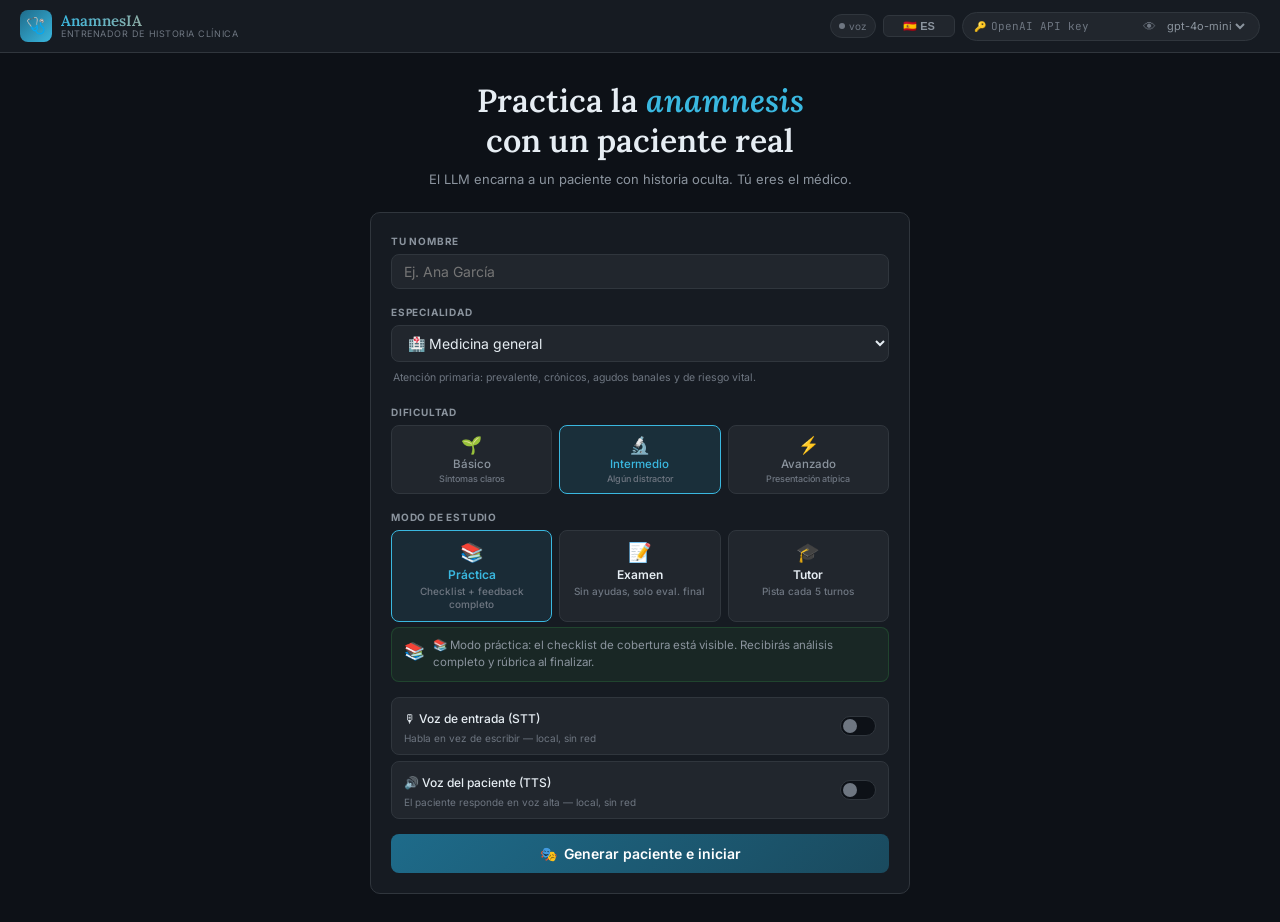
==== commit 6aa1ae88: "Add files via upload" ====
--- a/index.html
+++ b/index.html
@@ -32,8 +32,9 @@
 .vbg.listening{border-color:var(--rd);color:var(--rd)}.vbg.listening .vd{background:var(--rd);animation:vp .6s ease-in-out infinite alternate}
 .vbg.speaking{border-color:var(--a2);color:var(--a2)}.vbg.speaking .vd{background:var(--a2);animation:vp .8s ease-in-out infinite alternate}
 @keyframes vp{from{transform:scale(1)}to{transform:scale(1.8)}}
-.lbtn{background:var(--bg3);border:1px solid var(--brd);border-radius:6px;color:var(--t2);cursor:pointer;font-size:11px;font-weight:600;padding:4px 8px;transition:all .2s}
+.lbtn{background:var(--bg3);border:1px solid var(--brd);border-radius:6px;color:var(--t2);cursor:pointer;font-size:11px;font-weight:600;padding:4px 8px;transition:all .2s;outline:none;appearance:none;-webkit-appearance:none;min-width:72px;text-align:center}
 .lbtn:hover{border-color:var(--pl);color:var(--pl)}
+.lbtn option{background:var(--bg3);color:var(--tx)}
 .npill{display:flex;gap:3px;background:var(--bg3);border:1px solid var(--brd);border-radius:20px;padding:3px}
 .npb{background:none;border:none;border-radius:16px;color:var(--t3);cursor:pointer;font-family:'Inter',sans-serif;font-size:11px;font-weight:600;padding:3px 10px;transition:all .2s}
 .npb:hover{color:var(--tx)}.npb.active{background:var(--bg2);color:var(--tx);border:1px solid var(--brd)}
@@ -266,7 +267,14 @@
   <div class="hr">
     <div class="npill" id="navpill" style="display:none"><button class="npb active" id="navH" onclick="navTo('home')" id="t_nnew"></button><button class="npb" id="navP" onclick="navTo('progress')">📈 <span id="t_nprog"></span></button></div>
     <div class="vbg" id="vbg"><span class="vd"></span><span id="vbl">voz</span></div>
-    <button class="lbtn" onclick="toggleLang()" id="lbtn">EN</button>
+    <select class="lbtn" id="lsel" onchange="setLang(this.value)">
+      <option value="es">🇪🇸 ES</option>
+      <option value="ca">🏴 CA</option>
+      <option value="en">🇬🇧 EN</option>
+      <option value="pt">🇵🇹 PT</option>
+      <option value="fr">🇫🇷 FR</option>
+      <option value="de">🇩🇪 DE</option>
+    </select>
     <div class="apill" id="apill"><span style="color:var(--t3);font-size:10px">🔑</span><input type="password" id="apiKey" placeholder="OpenAI API key" autocomplete="off" oninput="saveKey()"><button class="bic" onclick="toggleKey()">👁</button><select id="msel"><option value="gpt-4o-mini" selected>gpt-4o-mini</option><option value="gpt-4o">gpt-4o</option><option value="gpt-4-turbo">gpt-4-turbo</option><option value="o1-mini">o1-mini</option></select></div>
   </div>
 </header>
@@ -336,28 +344,48 @@
 </div>
 </div><script>
 /* ═══ DATA ═══ */
+const LANG_VOICES={'es':'es-ES','ca':'ca-ES','en':'en-GB','pt':'pt-PT','fr':'fr-FR','de':'de-DE'};
 const I18N={
-es:{sub:'Entrenador de Historia Clínica',nnew:'Nueva sesión',nprog:'Mi progreso',h1:'Practica la <em>anamnesis</em><br>con un paciente real',h1s:'El LLM encarna a un paciente con historia oculta. Tú eres el médico.',ln:'Tu nombre',ls:'Especialidad',ld:'Dificultad',lm:'Modo de estudio',d1:'Básico',d1s:'Síntomas claros',d2:'Intermedio',d2s:'Algún distractor',d3:'Avanzado',d3s:'Presentación atípica',m1:'Práctica',m1s:'Checklist + feedback completo',m2:'Examen',m2s:'Sin ayudas, solo eval. final',m3:'Tutor',m3s:'Pista cada 5 turnos',md:{practice:'📚 Modo práctica: el checklist de cobertura está visible. Recibirás análisis completo y rúbrica al finalizar.',exam:'📝 Modo examen: sin checklist, sin hints. Solo evaluación final — simula condiciones OSCE.',tutor:'🎓 Modo tutor: el asistente te da una pista discreta cada 5 turnos si hay áreas sin explorar.'},vstt:'🎙 Voz de entrada (STT)',vstts:'Habla en vez de escribir — local, sin red',vtts:'🔊 Voz del paciente (TTS)',vttss:'El paciente responde en voz alta — local, sin red',vi:'<strong>Web Speech API:</strong> el audio nunca sale del dispositivo. Solo texto va a OpenAI. Mejor en <strong>Chrome/Edge</strong>.',sb:'Generar paciente e iniciar',sc:'Iniciar entrevista clínica',gs0:'Generando paciente con historia clínica oculta',gs1:'Analizando entrevista y aplicando rúbrica',gs2:'Generando informe completo',endb:'Finalizar →',sbs:'⏱ Sesión',sbt:'Intercambios',sbc:'📋 Cobertura',sbg:'💡 Estructura',sbgt:'Motivo → EA → AP/AF → Medicación → Hábitos → Rev.Sist → Psicosocial',exp:'explorado',mhT:'🔍 Tu hipótesis diagnóstica',mhP:'Escribe tu sospecha diagnóstica principal y los diferenciales que considerarías.',cancel:'Cancelar',finish:'Finalizar y evaluar',back:'Volver',addhypo:'Añadir hipótesis',nohypo:'Sin hipótesis',meT:'¿Finalizar sin hipótesis?',meP:'Puedes añadir tu sospecha diagnóstica para enriquecer la evaluación.',evt:'📊 Informe de evaluación',t1:'📐 Rúbrica',t2:'🎯 Competencias',t3:'📝 Transcripción',t4:'✅ Checklist',rev:'🔍 Historia clínica completa (revelar)',er:'Informe HTML',nc:'Nuevo caso',pt:'📈 Mi progreso',ps:'Historial de sesiones y evolución de competencias',rt:'Perfil acumulado de competencias',et:'Evolución de puntuación',st:'Sesiones recientes',ch:'🗑 Limpiar historial',nc2:'Nueva sesión',ltxt:['Insuficiente','Suficiente','Notable','Excelente'],hty:'Tu hipótesis',hdx:'Diagnóstico real',noS:'Aún no hay sesiones. ¡Practica tu primera entrevista!',tS:'Sesiones',aS:'Puntuación media',bS:'Mejor puntuación',tT:'Tiempo total',gc:'Creando caso clínico...',ec:'Analizando la entrevista...',ek:'Introduce tu clave de OpenAI primero',et2:'Realiza al menos 3 preguntas antes de finalizar.',eh:'Escribe tu hipótesis antes de continuar...',ok:'Sesión guardada ✓',cl:'Historial eliminado',
-sd:{'medicina general':'Atención primaria: prevalente, crónicos, agudos banales y de riesgo vital.','urgencias':'Restricción de tiempo, síntomas de alarma, decisión rápida.','medicina interna':'Patología multisistémica compleja, ancianos pluripatológicos.','cardiología':'Cardiopatía isquémica, IC, arritmias, valvulopatías.','neumología':'Disnea, EPOC, asma, neumonía, TEP, nódulo pulmonar.','neurología':'Cefalea, ictus, epilepsia, deterioro cognitivo, síncope.','gastroenterología':'Dolor abdominal, hemorragia digestiva, disfagia.','ginecología y obstetricia':'Patología menstrual, embarazo, oncología ginecológica.','pediatría':'Fiebre, síntomas respiratorios, desarrollo, neonatal.','psiquiatría':'Ánimo, ansiedad, psicosis, conducta suicida, adicciones.','traumatología':'Dolor musculoesquelético, traumatismos, degenerativo.','dermatología':'Lesiones cutáneas, inflamación, neoplasias.','endocrinología':'DM, tiroides, obesidad, osteoporosis.','reumatología':'Artritis, lupus, vasculitis, dolor difuso.','nefrología':'IR, proteinuria, hematuria, electrolitos.','hematología':'Anemia, trombopenias, hemopatías malignas.','oncología':'Síndrome constitucional, quimioterapia, paliativo.','infectología':'Síndrome febril, ITS, VIH, sepsis.','geriatría':'Fragilidad, caídas, delirium, polifarmacia.','cirugía general':'Abdomen agudo, masas, hernias, biliar, colon.'}},
-en:{sub:'Clinical History Trainer',nnew:'New session',nprog:'My progress',h1:'Practice the <em>clinical interview</em><br>with a real patient',h1s:'The LLM plays a patient with a hidden history. You are the doctor.',ln:'Your name',ls:'Specialty',ld:'Difficulty',lm:'Study mode',d1:'Basic',d1s:'Clear symptoms',d2:'Intermediate',d2s:'Some distractors',d3:'Advanced',d3s:'Atypical presentation',m1:'Practice',m1s:'Checklist + full feedback',m2:'Exam',m2s:'No aids, final eval only',m3:'Tutor',m3s:'Hint every 5 turns',md:{practice:'📚 Practice mode: coverage checklist visible. Full qualitative analysis and rubric at the end.',exam:'📝 Exam mode: no checklist, no hints. Only final evaluation — simulates OSCE conditions.',tutor:'🎓 Tutor mode: assistant gives a discrete hint every 5 turns if unexplored areas detected.'},vstt:'🎙 Voice input (STT)',vstts:'Speak instead of typing — local, no network',vtts:'🔊 Patient voice (TTS)',vttss:'Patient replies aloud — local, no network',vi:'<strong>Web Speech API:</strong> audio never leaves device. Only text goes to OpenAI. Best in <strong>Chrome/Edge</strong>.',sb:'Generate patient and start',sc:'Start clinical interview',gs0:'Generating patient with hidden clinical history',gs1:'Analysing interview and applying rubric',gs2:'Generating full report',endb:'Finish →',sbs:'⏱ Session',sbt:'Exchanges',sbc:'📋 Coverage',sbg:'💡 Structure',sbgt:'Chief complaint → HPI → PMH/FH → Medications → Habits → ROS → Psychosocial',exp:'explored',mhT:'🔍 Your diagnostic hypothesis',mhP:'Write your main diagnostic suspicion and differentials you would consider.',cancel:'Cancel',finish:'Finish and evaluate',back:'Back',addhypo:'Add hypothesis',nohypo:'Without hypothesis',meT:'Finish without hypothesis?',meP:'You can add your diagnostic suspicion to enrich the evaluation.',evt:'📊 Evaluation report',t1:'📐 Rubric',t2:'🎯 Competencies',t3:'📝 Transcript',t4:'✅ Checklist',rev:'🔍 Full patient history (reveal)',er:'HTML Report',nc:'New case',pt:'📈 My progress',ps:'Session history and competency evolution',rt:'Accumulated competency profile',et:'Score evolution',st:'Recent sessions',ch:'🗑 Clear history',nc2:'New session',ltxt:['Insufficient','Sufficient','Good','Excellent'],hty:'Your hypothesis',hdx:'Real diagnosis',noS:'No sessions yet. Start your first interview!',tS:'Sessions',aS:'Average score',bS:'Best score',tT:'Total time',gc:'Creating clinical case...',ec:'Analysing the interview...',ek:'Enter your OpenAI API key first',et2:'Ask at least 3 questions before finishing.',eh:'Write your hypothesis before continuing...',ok:'Session saved ✓',cl:'History cleared',
-sd:{'general medicine':'Primary care: prevalent conditions, chronic diseases, acute illness.','emergency':'Time-restricted, alarm symptoms, rapid decision-making.','internal medicine':'Complex multisystem pathology, frail elderly.','cardiology':'Ischaemic heart disease, heart failure, arrhythmias.','pulmonology':'Dyspnea, COPD, asthma, pneumonia, PE.','neurology':'Headache, stroke, epilepsy, cognitive decline, syncope.','gastroenterology':'Abdominal pain, GI bleeding, dysphagia.','gynaecology & obstetrics':'Menstrual disorders, pregnancy, gynaecological oncology.','paediatrics':'Fever, respiratory symptoms, development, neonatal.','psychiatry':'Mood disorders, anxiety, psychosis, suicidal behaviour.','orthopaedics':'Musculoskeletal pain, trauma, degenerative joints.','dermatology':'Skin lesions, inflammatory pathology, neoplasms.','endocrinology':'DM, thyroid, obesity, osteoporosis.','rheumatology':'Arthritis, lupus, vasculitis, diffuse pain.','nephrology':'Renal failure, proteinuria, haematuria.','haematology':'Anaemia, thrombocytopenia, haematological malignancies.','oncology':'Constitutional syndrome, cancer pain, palliative.','infectious disease':'Febrile syndrome, STIs, HIV, sepsis.','geriatrics':'Frailty, falls, delirium, polypharmacy.','general surgery':'Acute abdomen, masses, hernias, biliary, colonic.'}}
+'es':{sub:'Entrenador de Historia Clínica',nnew:'Nueva sesión',nprog:'Mi progreso',h1:'Practica la <em>anamnesis</em><br>con un paciente real',h1s:'El LLM encarna a un paciente con historia oculta. Tú eres el médico.',ln:'Tu nombre',ls:'Especialidad',ld:'Dificultad',lm:'Modo de estudio',d1:'Básico',d1s:'Síntomas claros',d2:'Intermedio',d2s:'Algún distractor',d3:'Avanzado',d3s:'Presentación atípica',m1:'Práctica',m1s:'Checklist + feedback completo',m2:'Examen',m2s:'Sin ayudas, solo eval. final',m3:'Tutor',m3s:'Pista cada 5 turnos',md:{practice:'📚 Modo práctica: el checklist de cobertura está visible. Recibirás análisis completo y rúbrica al finalizar.',exam:'📝 Modo examen: sin checklist, sin hints. Solo evaluación final — simula condiciones OSCE.',tutor:'🎓 Modo tutor: el asistente te da una pista discreta cada 5 turnos si hay áreas sin explorar.'},vstt:'🎙 Voz de entrada (STT)',vstts:'Habla en vez de escribir — local, sin red',vtts:'🔊 Voz del paciente (TTS)',vttss:'El paciente responde en voz alta — local, sin red',vi:'<strong>Web Speech API:</strong> el audio nunca sale del dispositivo. Solo texto va a OpenAI. Mejor en <strong>Chrome/Edge</strong>.',sb:'Generar paciente e iniciar',sc:'Iniciar entrevista clínica',gs0:'Generando paciente con historia clínica oculta',gs1:'Analizando entrevista y aplicando rúbrica',gs2:'Generando informe completo',endb:'Finalizar →',sbs:'⏱ Sesión',sbt:'Intercambios',sbc:'📋 Cobertura',sbg:'💡 Estructura',sbgt:'Motivo → EA → AP/AF → Medicación → Hábitos → Rev.Sist → Psicosocial',exp:'explorado',mhT:'🔍 Tu hipótesis diagnóstica',mhP:'Escribe tu sospecha diagnóstica principal y los diferenciales que considerarías.',cancel:'Cancelar',finish:'Finalizar y evaluar',back:'Volver',addhypo:'Añadir hipótesis',nohypo:'Sin hipótesis',meT:'¿Finalizar sin hipótesis?',meP:'Puedes añadir tu sospecha diagnóstica para enriquecer la evaluación.',evt:'📊 Informe de evaluación',t1:'📐 Rúbrica',t2:'🎯 Competencias',t3:'📝 Transcripción',t4:'✅ Checklist',rev:'🔍 Historia clínica completa (revelar)',er:'Informe HTML',nc:'Nuevo caso',pt:'📈 Mi progreso',ps:'Historial de sesiones y evolución de competencias',rt:'Perfil acumulado de competencias',et:'Evolución de puntuación',st:'Sesiones recientes',ch:'🗑 Limpiar historial',nc2:'Nueva sesión',ltxt:['Insuficiente','Suficiente','Notable','Excelente'],hty:'Tu hipótesis',hdx:'Diagnóstico real',noS:'Aún no hay sesiones. ¡Practica tu primera entrevista!',tS:'Sesiones',aS:'Puntuación media',bS:'Mejor puntuación',tT:'Tiempo total',gc:'Creando caso clínico...',ec:'Analizando la entrevista...',ek:'Introduce tu clave de OpenAI primero',et2:'Realiza al menos 3 preguntas antes de finalizar.',eh:'Escribe tu hipótesis antes de continuar...',ok:'Sesión guardada ✓',cl:'Historial eliminado',
+'sd':{'medicina general':'Atención primaria: prevalente, crónicos, agudos banales y de riesgo vital.','urgencias':'Restricción de tiempo, síntomas de alarma, decisión rápida.','medicina interna':'Patología multisistémica compleja, ancianos pluripatológicos.','cardiología':'Cardiopatía isquémica, IC, arritmias, valvulopatías.','neumología':'Disnea, EPOC, asma, neumonía, TEP, nódulo pulmonar.','neurología':'Cefalea, ictus, epilepsia, deterioro cognitivo, síncope.','gastroenterología':'Dolor abdominal, hemorragia digestiva, disfagia.','ginecología y obstetricia':'Patología menstrual, embarazo, oncología ginecológica.','pediatría':'Fiebre, síntomas respiratorios, desarrollo, neonatal.','psiquiatría':'Ánimo, ansiedad, psicosis, conducta suicida, adicciones.','traumatología':'Dolor musculoesquelético, traumatismos, degenerativo.','dermatología':'Lesiones cutáneas, inflamación, neoplasias.','endocrinología':'DM, tiroides, obesidad, osteoporosis.','reumatología':'Artritis, lupus, vasculitis, dolor difuso.','nefrología':'IR, proteinuria, hematuria, electrolitos.','hematología':'Anemia, trombopenias, hemopatías malignas.','oncología':'Síndrome constitucional, quimioterapia, paliativo.','infectología':'Síndrome febril, ITS, VIH, sepsis.','geriatría':'Fragilidad, caídas, delirium, polifarmacia.','cirugía general':'Abdomen agudo, masas, hernias, biliar, colon.'}},
+'en':{sub:'Clinical History Trainer',nnew:'New session',nprog:'My progress',h1:'Practice the <em>clinical interview</em><br>with a real patient',h1s:'The LLM plays a patient with a hidden history. You are the doctor.',ln:'Your name',ls:'Specialty',ld:'Difficulty',lm:'Study mode',d1:'Basic',d1s:'Clear symptoms',d2:'Intermediate',d2s:'Some distractors',d3:'Advanced',d3s:'Atypical presentation',m1:'Practice',m1s:'Checklist + full feedback',m2:'Exam',m2s:'No aids, final eval only',m3:'Tutor',m3s:'Hint every 5 turns',md:{practice:'📚 Practice mode: coverage checklist visible. Full qualitative analysis and rubric at the end.',exam:'📝 Exam mode: no checklist, no hints. Only final evaluation — simulates OSCE conditions.',tutor:'🎓 Tutor mode: assistant gives a discrete hint every 5 turns if unexplored areas detected.'},vstt:'🎙 Voice input (STT)',vstts:'Speak instead of typing — local, no network',vtts:'🔊 Patient voice (TTS)',vttss:'Patient replies aloud — local, no network',vi:'<strong>Web Speech API:</strong> audio never leaves device. Only text goes to OpenAI. Best in <strong>Chrome/Edge</strong>.',sb:'Generate patient and start',sc:'Start clinical interview',gs0:'Generating patient with hidden clinical history',gs1:'Analysing interview and applying rubric',gs2:'Generating full report',endb:'Finish →',sbs:'⏱ Session',sbt:'Exchanges',sbc:'📋 Coverage',sbg:'💡 Structure',sbgt:'Chief complaint → HPI → PMH/FH → Medications → Habits → ROS → Psychosocial',exp:'explored',mhT:'🔍 Your diagnostic hypothesis',mhP:'Write your main diagnostic suspicion and differentials you would consider.',cancel:'Cancel',finish:'Finish and evaluate',back:'Back',addhypo:'Add hypothesis',nohypo:'Without hypothesis',meT:'Finish without hypothesis?',meP:'You can add your diagnostic suspicion to enrich the evaluation.',evt:'📊 Evaluation report',t1:'📐 Rubric',t2:'🎯 Competencies',t3:'📝 Transcript',t4:'✅ Checklist',rev:'🔍 Full patient history (reveal)',er:'HTML Report',nc:'New case',pt:'📈 My progress',ps:'Session history and competency evolution',rt:'Accumulated competency profile',et:'Score evolution',st:'Recent sessions',ch:'🗑 Clear history',nc2:'New session',ltxt:['Insufficient','Sufficient','Good','Excellent'],hty:'Your hypothesis',hdx:'Real diagnosis',noS:'No sessions yet. Start your first interview!',tS:'Sessions',aS:'Average score',bS:'Best score',tT:'Total time',gc:'Creating clinical case...',ec:'Analysing the interview...',ek:'Enter your OpenAI API key first',et2:'Ask at least 3 questions before finishing.',eh:'Write your hypothesis before continuing...',ok:'Session saved ✓',cl:'History cleared',
+'sd':{'general medicine':'Primary care: prevalent conditions, chronic diseases, acute illness.','emergency':'Time-restricted, alarm symptoms, rapid decision-making.','internal medicine':'Complex multisystem pathology, frail elderly.','cardiology':'Ischaemic heart disease, heart failure, arrhythmias.','pulmonology':'Dyspnea, COPD, asthma, pneumonia, PE.','neurology':'Headache, stroke, epilepsy, cognitive decline, syncope.','gastroenterology':'Abdominal pain, GI bleeding, dysphagia.','gynaecology & obstetrics':'Menstrual disorders, pregnancy, gynaecological oncology.','paediatrics':'Fever, respiratory symptoms, development, neonatal.','psychiatry':'Mood disorders, anxiety, psychosis, suicidal behaviour.','orthopaedics':'Musculoskeletal pain, trauma, degenerative joints.','dermatology':'Skin lesions, inflammatory pathology, neoplasms.','endocrinology':'DM, thyroid, obesity, osteoporosis.','rheumatology':'Arthritis, lupus, vasculitis, diffuse pain.','nephrology':'Renal failure, proteinuria, haematuria.','haematology':'Anaemia, thrombocytopenia, haematological malignancies.','oncology':'Constitutional syndrome, cancer pain, palliative.','infectious disease':'Febrile syndrome, STIs, HIV, sepsis.','geriatrics':'Frailty, falls, delirium, polypharmacy.','general surgery':'Acute abdomen, masses, hernias, biliary, colonic.'}},
+'ca':{sub:"Entrenador d'Historia Clinica",nnew:'Nova sessio',nprog:'El meu progres',h1:"Practica l'<em>anamnesi</em><br>amb un pacient real",h1s:'El LLM encarna un pacient amb historia oculta. Tu ets el metge.',ln:'El teu nom',ls:'Especialitat',ld:'Dificultat',lm:"Mode d'estudi",d1:'Basic',d1s:'Simptomes clars',d2:'Intermedi',d2s:'Algun distractor',d3:'Avancant',d3s:'Presentacio atipica',m1:'Practica',m1s:'Checklist + feedback complet',m2:'Examen',m2s:'Sense ajudes, nomes eval. final',m3:'Tutor',m3s:'Pista cada 5 torns',md:{practice:'Practica: checklist visible, analisi complet al final.',exam:'Examen: sense checklist, nomes avaluacio final.',tutor:'Tutor: pista cada 5 torns.'},vstt:'Veu entrada (STT)',vstts:'Parla en lloc descriure - local',vtts:'Veu pacient (TTS)',vttss:'Pacient respon en veu alta - local',vi:'<strong>Web Speech API:</strong> audio mai surt del dispositiu. Millor a <strong>Chrome/Edge</strong>.',sb:'Generar pacient i iniciar',sc:'Iniciar entrevista clinica',gs0:'Generant pacient amb historia clinica oculta',gs1:'Analitzant entrevista i aplicant rubrica',gs2:'Generant informe complet',endb:'Finalitzar',sbs:'Sessio',sbt:'Intercanvis',sbc:'Cobertura',sbg:'Estructura',sbgt:'Motiu > EA > AP/AF > Medicacio > Habits > Rev.Sist > Psicosocial',exp:'explorat',mhT:'La teva hipotesi diagnostica',mhP:'Escriu la teva sospita diagnostica principal.',cancel:'Cancel.lar',finish:'Finalitzar i avaluar',back:'Tornar',addhypo:'Afegir hipotesi',nohypo:'Sense hipotesi',meT:'Finalitzar sense hipotesi?',meP:"Pots afegir la teva sospita diagnostica.",evt:"Informe d'avaluacio",t1:'Rubrica',t2:'Competencies',t3:'Transcripcio',t4:'Checklist',rev:'Historia clinica completa (revelar)',er:'Informe HTML',nc:'Nou cas',pt:'El meu progres',ps:'Historial de sessions',rt:'Perfil de competencies',et:'Evolucio de puntuacio',st:'Sessions recents',ch:'Netejar historial',nc2:'Nova sessio',ltxt:['Insuficient','Suficient','Notable','Excel.lent'],hty:'La teva hipotesi',hdx:'Diagnostic real',noS:'Encara no hi ha sessions.',tS:'Sessions',aS:'Puntuacio mitjana',bS:'Millor puntuacio',tT:'Temps total',gc:'Creant cas clinic...',ec:"Analitzant l'entrevista...",ek:"Introdueix primer la clau d'OpenAI",et2:'Fes almenys 3 preguntes.',eh:'Escriu la teva hipotesi...',ok:'Sessio desada',cl:'Historial eliminat',
+'sd':{'medicina general':'Atencio primaria: prevalent, cronics, aguts banals.','urgencies':'Restriccio de temps, simptomes dalarma.','medicina interna':'Patologia multisistemica complexa.','cardiologia':'Cardiopatia isquemica, IC, aritmies.','pneumologia':'Dispnea, MPOC, asma, pneumonia.','neurologia':'Cefalea, ictus, epilepsia.','gastroenterologia':'Dolor abdominal, hemorragia digestiva.','ginecologia i obstetricia':'Patologia menstrual, embaras.','pediatria':'Febre, simptomes respiratoris.','psiquiatria':'Anim, ansietat, psicosi.','traumatologia':'Dolor musculoesqueletic.','dermatologia':'Lesions cutanies.','endocrinologia':'DM, tiroide, obesitat.','reumatologia':'Artritis, lupus.','nefrologia':'IR, proteinuria.','hematologia':'Anemia, trombopenies.','oncologia':'Sindrome constitucional.','infectologia':'Sindrome febril, VIH.','geriatria':'Fragilitat, caigudes.','cirurgia general':'Abdomen agut, masses.'}},
+'pt':{sub:'Treinador de Anamnese Clinica',nnew:'Nova sessao',nprog:'Meu progresso',h1:'Pratique a <em>anamnese</em><br>com um paciente real',h1s:'O LLM encarna um paciente com historia oculta. Voce e o medico.',ln:'Seu nome',ls:'Especialidade',ld:'Dificuldade',lm:'Modo de estudo',d1:'Basico',d1s:'Sintomas claros',d2:'Intermediario',d2s:'Algum distrator',d3:'Avancado',d3s:'Apresentacao atipica',m1:'Pratica',m1s:'Checklist + feedback completo',m2:'Exame',m2s:'Sem ajudas, so avaliacao final',m3:'Tutor',m3s:'Dica a cada 5 turnos',md:{practice:'Pratica: checklist visivel, analise completa ao finalizar.',exam:'Exame: sem checklist, sem dicas. So avaliacao final.',tutor:'Tutor: dica discreta a cada 5 turnos.'},vstt:'Voz de entrada (STT)',vstts:'Fale em vez de digitar - local, sem rede',vtts:'Voz do paciente (TTS)',vttss:'O paciente responde em voz alta - local',vi:'<strong>Web Speech API:</strong> o audio nunca sai do dispositivo. Melhor no <strong>Chrome/Edge</strong>.',sb:'Gerar paciente e iniciar',sc:'Iniciar entrevista clinica',gs0:'Gerando paciente com historia clinica oculta',gs1:'Analisando entrevista e aplicando rubrica',gs2:'Gerando relatorio completo',endb:'Finalizar',sbs:'Sessao',sbt:'Trocas',sbc:'Cobertura',sbg:'Estrutura',sbgt:'Queixa > HDA > AP/AF > Medicacao > Habitos > Rev.Sist > Psicossocial',exp:'explorado',mhT:'Sua hipotese diagnostica',mhP:'Escreva sua suspeita diagnostica principal.',cancel:'Cancelar',finish:'Finalizar e avaliar',back:'Voltar',addhypo:'Adicionar hipotese',nohypo:'Sem hipotese',meT:'Finalizar sem hipotese?',meP:'Voce pode adicionar sua suspeita diagnostica.',evt:'Relatorio de avaliacao',t1:'Rubrica',t2:'Competencias',t3:'Transcricao',t4:'Checklist',rev:'Historia clinica completa (revelar)',er:'Relatorio HTML',nc:'Novo caso',pt:'Meu progresso',ps:'Historico de sessoes',rt:'Perfil de competencias',et:'Evolucao da pontuacao',st:'Sessoes recentes',ch:'Limpar historico',nc2:'Nova sessao',ltxt:['Insuficiente','Suficiente','Bom','Excelente'],hty:'Sua hipotese',hdx:'Diagnostico real',noS:'Ainda nao ha sessoes.',tS:'Sessoes',aS:'Pontuacao media',bS:'Melhor pontuacao',tT:'Tempo total',gc:'Criando caso clinico...',ec:'Analisando a entrevista...',ek:'Insira sua chave OpenAI primeiro',et2:'Faca pelo menos 3 perguntas.',eh:'Escreva sua hipotese...',ok:'Sessao salva',cl:'Historico eliminado',
+'sd':{'medicina geral':'Atencao primaria: doencas prevalentes, cronicas.','emergencia':'Restricao de tempo, sintomas de alarme.','medicina interna':'Patologia multissistemica complexa.','cardiologia':'Cardiopatia isquemica, IC, arritmias.','pneumologia':'Dispneia, DPOC, asma, pneumonia.','neurologia':'Cefaleia, AVC, epilepsia.','gastroenterologia':'Dor abdominal, hemorragia digestiva.','ginecologia e obstetricia':'Disturbios menstruais, gravidez.','pediatria':'Febre, sintomas respiratorios.','psiquiatria':'Humor, ansiedade, psicose.','ortopedia':'Dor musculoesqueletica.','dermatologia':'Lesoes cutaneas.','endocrinologia':'DM, tireoide, obesidade.','reumatologia':'Artrite, lupus.','nefrologia':'IR, proteinuria.','hematologia':'Anemia, trombocitopenia.','oncologia':'Sindrome constitucional.','infectologia':'Sindrome febril, HIV.','geriatria':'Fragilidade, quedas.','cirurgia geral':'Abdome agudo, massas.'}},
+'fr':{sub:"Entraineur d'Anamnese Clinique",nnew:'Nouvelle session',nprog:'Ma progression',h1:"Pratiquez l'<em>anamnese</em><br>avec un vrai patient",h1s:'Le LLM incarne un patient avec une histoire cachee. Vous etes le medecin.',ln:'Votre nom',ls:'Specialite',ld:'Difficulte',lm:"Mode d'etude",d1:'Basique',d1s:'Symptomes clairs',d2:'Intermediaire',d2s:'Quelques distracteurs',d3:'Avance',d3s:'Presentation atypique',m1:'Pratique',m1s:'Checklist + feedback complet',m2:'Examen',m2s:'Sans aides, eval. finale uniquement',m3:'Tuteur',m3s:'Indice toutes les 5 tours',md:{practice:"Pratique : checklist visible. Analyse complete et rubrique a la fin.",exam:"Examen : sans checklist, sans indices. Evaluation finale seulement.",tutor:"Tuteur : indice discret toutes les 5 tours."},vstt:"Voix d'entree (STT)",vstts:'Parlez au lieu d ecrire - local, sans reseau',vtts:'Voix du patient (TTS)',vttss:'Le patient repond a voix haute - local',vi:"<strong>Web Speech API :</strong> l'audio ne quitte jamais l'appareil. Meilleur sur <strong>Chrome/Edge</strong>.",sb:'Generer un patient et demarrer',sc:"Demarrer l'entretien clinique",gs0:'Generation du patient avec histoire clinique cachee',gs1:"Analyse de l'entretien et application de la rubrique",gs2:'Generation du rapport complet',endb:'Terminer',sbs:'Session',sbt:'Echanges',sbc:'Couverture',sbg:'Structure',sbgt:'Motif > ATCD Maladie > ATCD Perso/Fam > Medicaments > Habitudes > Rev.Syst > Psychosocial',exp:'explore',mhT:'Votre hypothese diagnostique',mhP:'Ecrivez votre principale suspicion diagnostique.',cancel:'Annuler',finish:'Terminer et evaluer',back:'Retour',addhypo:'Ajouter une hypothese',nohypo:'Sans hypothese',meT:'Terminer sans hypothese ?',meP:"Vous pouvez ajouter votre suspicion diagnostique.",evt:"Rapport d'evaluation",t1:'Rubrique',t2:'Competences',t3:'Transcription',t4:'Checklist',rev:'Histoire clinique complete (reveler)',er:'Rapport HTML',nc:'Nouveau cas',pt:'Ma progression',ps:'Historique des sessions',rt:'Profil cumulatif des competences',et:'Evolution du score',st:'Sessions recentes',ch:"Effacer l'historique",nc2:'Nouvelle session',ltxt:['Insuffisant','Suffisant','Bien','Excellent'],hty:'Votre hypothese',hdx:'Diagnostic reel',noS:"Aucune session pour l'instant.",tS:'Sessions',aS:'Score moyen',bS:'Meilleur score',tT:'Temps total',gc:'Creation du cas clinique...',ec:"Analyse de l'entretien...",ek:"Entrez d'abord votre cle OpenAI",et2:'Posez au moins 3 questions.',eh:'Ecrivez votre hypothese...',ok:'Session enregistree',cl:"Historique efface",
+'sd':{'medecine generale':'Soins primaires : maladies courantes, chroniques.','urgences':'Temps limite, symptomes d alarme.','medecine interne':'Pathologie multisystemique complexe.','cardiologie':'Cardiopathie ischemique, IC, arythmies.','pneumologie':'Dyspnee, BPCO, asthme, pneumonie.','neurologie':'Cephalees, AVC, epilepsie.','gastroenterologie':'Douleur abdominale, hemorragie digestive.','gynecologie-obstetrique':'Troubles menstruels, grossesse.','pediatrie':'Fievre, symptomes respiratoires.','psychiatrie':'Humeur, anxiete, psychose.','orthopedie':'Douleur musculo-squelettique.','dermatologie':'Lesions cutanees.','endocrinologie':'DM, thyroide, obesite.','rhumatologie':'Arthrite, lupus.','nephrologie':'IR, proteinurie.','hematologie':'Anemie, thrombopenie.','oncologie':'Syndrome constitutionnel.','maladies infectieuses':'Syndrome febrile, VIH.','geriatrie':'Fragilite, chutes.','chirurgie generale':'Abdomen aigu, masses.'}},
+'de':{sub:'Klinischer Anamnese-Trainer',nnew:'Neue Sitzung',nprog:'Mein Fortschritt',h1:'Uben Sie die <em>Anamnese</em><br>mit einem echten Patienten',h1s:'Das LLM verkorpert einen Patienten mit verborgener Geschichte. Sie sind der Arzt.',ln:'Ihr Name',ls:'Fachgebiet',ld:'Schwierigkeit',lm:'Lernmodus',d1:'Grundlegend',d1s:'Klare Symptome',d2:'Mittel',d2s:'Einige Ablenkungen',d3:'Fortgeschritten',d3s:'Atypische Prasentation',m1:'Ubung',m1s:'Checkliste + vollstandiges Feedback',m2:'Prufung',m2s:'Ohne Hilfen, nur Abschlussbewertung',m3:'Tutor',m3s:'Hinweis alle 5 Zuge',md:{practice:'Ubungsmodus: Checkliste sichtbar. Analyse am Ende.',exam:'Prufungsmodus: Keine Checkliste, keine Hinweise.',tutor:'Tutormodus: Hinweis alle 5 Zuge.'},vstt:'Spracheingabe (STT)',vstts:'Sprechen statt tippen - lokal',vtts:'Patientenstimme (TTS)',vttss:'Der Patient antwortet laut - lokal',vi:'<strong>Web Speech API:</strong> Audio verlasst nie das Gerat. Am besten in <strong>Chrome/Edge</strong>.',sb:'Patient generieren und starten',sc:'Klinisches Interview starten',gs0:'Patient mit verborgener Krankengeschichte wird generiert',gs1:'Interview wird analysiert und Rubrik angewendet',gs2:'Vollstandiger Bericht wird erstellt',endb:'Beenden',sbs:'Sitzung',sbt:'Austausche',sbc:'Abdeckung',sbg:'Struktur',sbgt:'Anlass > Anamnese > Vorerkrankungen > Medikamente > Gewohnheiten > Systemubersicht > Psychosozial',exp:'erkundet',mhT:'Ihre Diagnosehypothese',mhP:'Schreiben Sie Ihren Hauptverdacht.',cancel:'Abbrechen',finish:'Beenden und bewerten',back:'Zuruck',addhypo:'Hypothese hinzufugen',nohypo:'Ohne Hypothese',meT:'Ohne Hypothese beenden?',meP:'Sie konnen Ihren Diagnoseverdacht hinzufugen.',evt:'Bewertungsbericht',t1:'Rubrik',t2:'Kompetenzen',t3:'Transkript',t4:'Checkliste',rev:'Vollstandige Krankengeschichte (enthullen)',er:'HTML-Bericht',nc:'Neuer Fall',pt:'Mein Fortschritt',ps:'Sitzungsverlauf',rt:'Kumulatives Kompetenzprofil',et:'Punkteentwicklung',st:'Letzte Sitzungen',ch:'Verlauf loschen',nc2:'Neue Sitzung',ltxt:['Unzureichend','Ausreichend','Gut','Ausgezeichnet'],hty:'Ihre Hypothese',hdx:'Tatsachliche Diagnose',noS:'Noch keine Sitzungen.',tS:'Sitzungen',aS:'Durchschnittspunktzahl',bS:'Beste Punktzahl',tT:'Gesamtzeit',gc:'Klinischen Fall erstellen...',ec:'Interview analysieren...',ek:'Geben Sie zuerst Ihren OpenAI-API-Schlussel ein',et2:'Stellen Sie mindestens 3 Fragen.',eh:'Schreiben Sie Ihre Hypothese...',ok:'Sitzung gespeichert',cl:'Verlauf geloscht',
+'sd':{'Allgemeinmedizin':'Grundversorgung: Haufige, chronische Erkrankungen.','Notaufnahme':'Zeitbegrenzt, Alarmsymptome.','Innere Medizin':'Komplexe multisystemische Pathologie.','Kardiologie':'Ischamische Herzkrankheit, HI, Arrhythmien.','Pneumologie':'Dyspnoe, COPD, Asthma, Pneumonie.','Neurologie':'Kopfschmerz, Schlaganfall, Epilepsie.','Gastroenterologie':'Bauchschmerzen, GI-Blutung.','Gynakologie und Geburtshilfe':'Menstruationsstorungen, Schwangerschaft.','Padiatrie':'Fieber, respiratorische Symptome.','Psychiatrie':'Stimmung, Angst, Psychose.','Orthopadie':'Muskulo-skelettale Schmerzen.','Dermatologie':'Hautlasionen.','Endokrinologie':'DM, Schilddruse.','Rheumatologie':'Arthritis, Lupus.','Nephrologie':'Nierenversagen.','Hamatologie':'Anamie.','Onkologie':'Konstitutionelles Syndrom.','Infektiologie':'Fiebersyndrom, HIV.','Geriatrie':'Gebrechlichkeit, Sturze.','Allgemeinchirurgie':'Akutes Abdomen.'}}
 };
-const SES=['medicina general','urgencias','medicina interna','cardiología','neumología','neurología','gastroenterología','ginecología y obstetricia','pediatría','psiquiatría','traumatología','dermatología','endocrinología','reumatología','nefrología','hematología','oncología','infectología','geriatría','cirugía general'];
+const SES=['medicina general','urgencias','medicina interna','cardiologia','neumologia','neurologia','gastroenterologia','ginecologia y obstetricia','pediatria','psiquiatria','traumatologia','dermatologia','endocrinologia','reumatologia','nefrologia','hematologia','oncologia','infectologia','geriatria','cirugia general'];
 const SEE=['general medicine','emergency','internal medicine','cardiology','pulmonology','neurology','gastroenterology','gynaecology & obstetrics','paediatrics','psychiatry','orthopaedics','dermatology','endocrinology','rheumatology','nephrology','haematology','oncology','infectious disease','geriatrics','general surgery'];
+const SEC=['medicina general','urgencies','medicina interna','cardiologia','pneumologia','neurologia','gastroenterologia','ginecologia i obstetricia','pediatria','psiquiatria','traumatologia','dermatologia','endocrinologia','reumatologia','nefrologia','hematologia','oncologia','infectologia','geriatria','cirugia general'];
+const SEP=['medicina geral','emergencia','medicina interna','cardiologia','pneumologia','neurologia','gastroenterologia','ginecologia e obstetricia','pediatria','psiquiatria','ortopedia','dermatologia','endocrinologia','reumatologia','nefrologia','hematologia','oncologia','infectologia','geriatria','cirugia geral'];
+const SEF=['medecine generale','urgences','medecine interne','cardiologie','pneumologie','neurologie','gastroenterologie','gynecologie-obstetrique','pediatrie','psychiatrie','orthopedie','dermatologie','endocrinologie','rhumatologie','nephrologie','hematologie','oncologie','maladies infectieuses','geriatrie','chirurgie generale'];
+const SEG=['Allgemeinmedizin','Notaufnahme','Innere Medizin','Kardiologie','Pneumologie','Neurologie','Gastroenterologie','Gynakologie und Geburtshilfe','Padiatrie','Psychiatrie','Orthopadie','Dermatologie','Endokrinologie','Rheumatologie','Nephrologie','Hamatologie','Onkologie','Infektiologie','Geriatrie','Allgemeinchirurgie'];
 const SIC=['🏥','🚨','🔬','❤️','🫁','🧠','🫃','👶','🧒','🧠','🦴','🌿','⚗️','🦴','🫘','🩸','🎗️','🦠','👴','🔪'];
 const COMPS=[{id:'exploracion',es:'Exploración clínica',en:'Clinical exploration',c:'#3ab8e0'},{id:'comunicacion',es:'Comunicación',en:'Communication',c:'#3fb950'},{id:'orden',es:'Orden y estructura',en:'Order & structure',c:'#f0a060'},{id:'empatia',es:'Empatía',en:'Empathy',c:'#e85d26'},{id:'orientacion',es:'Orientación diagnóstica',en:'Diagnostic orientation',c:'#d29922'},{id:'eficiencia',es:'Eficiencia',en:'Efficiency',c:'#f85149'}];
-const CLS={es:[{id:'motivo',label:'Motivo de consulta',w:15,i:'🎯'},{id:'ea',label:'Enfermedad actual',w:20,i:'📋'},{id:'ap',label:'Antecedentes personales',w:15,i:'📁'},{id:'af',label:'Antecedentes familiares',w:10,i:'👨‍👩‍👧'},{id:'medicacion',label:'Medicación / alergias',w:10,i:'💊'},{id:'habitos',label:'Hábitos',w:10,i:'🚬'},{id:'psicosocial',label:'Contexto psicosocial',w:10,i:'🏠'},{id:'revSistemas',label:'Revisión por sistemas',w:10,i:'🔬'}],en:[{id:'motivo',label:'Chief complaint',w:15,i:'🎯'},{id:'ea',label:'History of illness',w:20,i:'📋'},{id:'ap',label:'Past medical history',w:15,i:'📁'},{id:'af',label:'Family history',w:10,i:'👨‍👩‍👧'},{id:'medicacion',label:'Medications / allergies',w:10,i:'💊'},{id:'habitos',label:'Habits',w:10,i:'🚬'},{id:'psicosocial',label:'Psychosocial context',w:10,i:'🏠'},{id:'revSistemas',label:'Review of systems',w:10,i:'🔬'}]};
+const CLS={
+'es':[{id:'motivo',label:'Motivo de consulta',w:15,i:'🎯'},{id:'ea',label:'Enfermedad actual',w:20,i:'📋'},{id:'ap',label:'Antecedentes personales',w:15,i:'📁'},{id:'af',label:'Antecedentes familiares',w:10,i:'👨‍👩‍👧'},{id:'medicacion',label:'Medicación / alergias',w:10,i:'💊'},{id:'habitos',label:'Hábitos',w:10,i:'🚬'},{id:'psicosocial',label:'Contexto psicosocial',w:10,i:'🏠'},{id:'revSistemas',label:'Revisión por sistemas',w:10,i:'🔬'}],
+'ca':[{id:'motivo',label:'Motiu de consulta',w:15,i:'🎯'},{id:'ea',label:'Malaltia actual',w:20,i:'📋'},{id:'ap',label:'Antecedents personals',w:15,i:'📁'},{id:'af',label:'Antecedents familiars',w:10,i:'👨‍👩‍👧'},{id:'medicacion',label:'Medicació / al·lèrgies',w:10,i:'💊'},{id:'habitos',label:'Hàbits',w:10,i:'🚬'},{id:'psicosocial',label:'Context psicosocial',w:10,i:'🏠'},{id:'revSistemas',label:'Revisió per sistemes',w:10,i:'🔬'}],
+'en':[{id:'motivo',label:'Chief complaint',w:15,i:'🎯'},{id:'ea',label:'History of illness',w:20,i:'📋'},{id:'ap',label:'Past medical history',w:15,i:'📁'},{id:'af',label:'Family history',w:10,i:'👨‍👩‍👧'},{id:'medicacion',label:'Medications / allergies',w:10,i:'💊'},{id:'habitos',label:'Habits',w:10,i:'🚬'},{id:'psicosocial',label:'Psychosocial context',w:10,i:'🏠'},{id:'revSistemas',label:'Review of systems',w:10,i:'🔬'}],
+'pt':[{id:'motivo',label:'Queixa principal',w:15,i:'🎯'},{id:'ea',label:'História da doença atual',w:20,i:'📋'},{id:'ap',label:'Antecedentes pessoais',w:15,i:'📁'},{id:'af',label:'Antecedentes familiares',w:10,i:'👨‍👩‍👧'},{id:'medicacion',label:'Medicação / alergias',w:10,i:'💊'},{id:'habitos',label:'Hábitos',w:10,i:'🚬'},{id:'psicosocial',label:'Contexto psicossocial',w:10,i:'🏠'},{id:'revSistemas',label:'Revisão por sistemas',w:10,i:'🔬'}],
+'fr':[{id:'motivo',label:'Motif de consultation',w:15,i:'🎯'},{id:'ea',label:'Histoire de la maladie',w:20,i:'📋'},{id:'ap',label:'Antécédents personnels',w:15,i:'📁'},{id:'af',label:'Antécédents familiaux',w:10,i:'👨‍👩‍👧'},{id:'medicacion',label:'Médicaments / allergies',w:10,i:'💊'},{id:'habitos',label:'Habitudes',w:10,i:'🚬'},{id:'psicosocial',label:'Contexte psychosocial',w:10,i:'🏠'},{id:'revSistemas',label:'Revue des systèmes',w:10,i:'🔬'}],
+'de':[{id:'motivo',label:'Vorstellungsgrund',w:15,i:'🎯'},{id:'ea',label:'Aktuelle Anamnese',w:20,i:'📋'},{id:'ap',label:'Eigenanamnese',w:15,i:'📁'},{id:'af',label:'Familienanamnese',w:10,i:'👨‍👩‍👧'},{id:'medicacion',label:'Medikamente / Allergien',w:10,i:'💊'},{id:'habitos',label:'Gewohnheiten',w:10,i:'🚬'},{id:'psicosocial',label:'Psychosozialer Kontext',w:10,i:'🏠'},{id:'revSistemas',label:'Systemanamnese',w:10,i:'🔬'}]
+};
 let LG='es';
 const ST={stu:'',sp:'',df:'intermedio',md:'practice',cas:null,his:[],turns:0,t0:null,ti:null,cls:{},ev:null,hyp:'',stt:false,tts:false,tth:0};
 function T(k){return(I18N[LG]||I18N.es)[k]||k}
 function CL(){return CLS[LG]||CLS.es}
-function SPECS(){return LG==='es'?SES:SEE}
+function SPECS(){const m={es:SES,ca:SEC,en:SEE,pt:SEP,fr:SEF,de:SEG};return m[LG]||SES}
 
 /* ═══ i18n APPLY ═══ */
 function applyLang(){
-  const t=I18N[LG],es=LG==='es';
+  const t=I18N[LG]||I18N.es;
   document.getElementById('htmlRoot').lang=LG;
-  document.getElementById('lbtn').textContent=es?'EN':'ES';
+  const lsel=document.getElementById('lsel');if(lsel)lsel.value=LG;
   const sm=(id,k)=>{const el=document.getElementById(id);if(el)el.textContent=t[k]||'';};
   const si=(id,k)=>{const el=document.getElementById(id);if(el)el.innerHTML=t[k]||'';};
   si('t_h1','h1');sm('t_h1s','h1s');sm('t_sub','sub');sm('t_nnew','nnew');sm('t_nprog','nprog');
@@ -370,11 +398,13 @@
   sm('mhT','mhT');sm('mhP','mhP');sm('t_cancel','cancel');sm('t_finish','finish');sm('t_back','back');sm('t_addhypo','addhypo');sm('t_nohypo','nohypo');sm('meT','meT');sm('meP','meP');
   sm('t_evt','evt');sm('t_t1','t1');sm('t_t2','t2');sm('t_t3','t3');sm('t_t4','t4');sm('t_rev','rev');sm('t_er','er');sm('t_nc','nc');
   sm('t_pt','pt');sm('t_ps','ps');sm('t_rt','rt');sm('t_et','et');sm('t_st','st');sm('t_ch','ch');sm('t_nc2','nc2');
-  const cin=document.getElementById('cin');if(cin)cin.placeholder=es?'Escribe y Enter para enviar...':'Type and Enter to send...';
-  const sn=document.getElementById('sname');if(sn)sn.placeholder=es?'Ej. Ana García':'E.g. Jane Smith';
+  const isEs=LG==='es'||LG==='ca';
+  const cin=document.getElementById('cin');if(cin)cin.placeholder=LG==='en'?'Type and Enter to send...':LG==='fr'?'Écrivez et appuyez sur Entrée...':LG==='de'?'Tippen und Enter drücken...':LG==='pt'?'Escreva e pressione Enter...':LG==='ca'?'Escriu i prem Enter...':'Escribe y Enter para enviar...';
+  const sn=document.getElementById('sname');if(sn)sn.placeholder=LG==='en'?'E.g. Jane Smith':LG==='fr'?'Ex. Jean Martin':LG==='de'?'z.B. Max Müller':LG==='pt'?'Ex. João Silva':LG==='ca'?'Ex. Maria García':'Ej. Ana García';
   buildSpecSel();updSD();updMD();
 }
-function toggleLang(){LG=LG==='es'?'en':'es';localStorage.setItem('anam_lg',LG);applyLang()}
+function setLang(lg){LG=lg;localStorage.setItem('anam_lg',LG);applyLang()}
+function toggleLang(){setLang(LG==='es'?'en':'es')}
 
 /* ═══ SPEC SELECT ═══ */
 function buildSpecSel(){
@@ -402,6 +432,7 @@
 window.addEventListener('DOMContentLoaded',()=>{
   const k=sessionStorage.getItem('oai_k');if(k)document.getElementById('apiKey').value=k;
   LG=localStorage.getItem('anam_lg')||'es';
+  const lsel=document.getElementById('lsel');if(lsel)lsel.value=LG;
   applyLang();checkSpeech();chkKey();
   initDB().catch(()=>{});
 });
@@ -420,8 +451,8 @@
 let rec=null,isL=false;
 function initRec(){
   const SR=window.SpeechRecognition||window.webkitSpeechRecognition;if(!SR)return null;
-  const r=new SR();r.lang=LG==='es'?'es-ES':'en-US';r.continuous=false;r.interimResults=true;
-  r.onstart=()=>{isL=true;document.getElementById('bmc').classList.add('rec');document.getElementById('cin').classList.add('lis');setVB('listening',LG==='es'?'escuchando':'listening')};
+  const r=new SR();r.lang=LANG_VOICES[LG]||'es-ES';r.continuous=false;r.interimResults=true;
+  r.onstart=()=>{isL=true;document.getElementById('bmc').classList.add('rec');document.getElementById('cin').classList.add('lis');setVB('listening',T('vstt').replace('🎙 ','').split(' ')[0]||'listening')};
   r.onresult=e=>{const t=Array.from(e.results).map(x=>x[0].transcript).join('');document.getElementById('cin').value=t;ares(document.getElementById('cin'))};
   r.onend=()=>{isL=false;document.getElementById('bmc').classList.remove('rec');document.getElementById('cin').classList.remove('lis');setVB('idle','voz');const v=document.getElementById('cin').value.trim();if(v)sendMsg()};
   r.onerror=e=>{isL=false;document.getElementById('bmc').classList.remove('rec');setVB('idle','voz');if(e.error!=='no-speech')toast(e.error,'err')};
@@ -431,9 +462,11 @@
 function speak(txt,cb){
   if(!ST.tts||!window.speechSynthesis){cb?.();return}
   window.speechSynthesis.cancel();
-  const u=new SpeechSynthesisUtterance(txt);u.lang=LG==='es'?'es-ES':'en-US';u.rate=0.91;
-  const vs=window.speechSynthesis.getVoices(),v=vs.find(x=>x.lang.startsWith(LG==='es'?'es':'en')&&x.localService)||vs.find(x=>x.lang.startsWith(LG==='es'?'es':'en'));if(v)u.voice=v;
-  u.onstart=()=>setVB('speaking',LG==='es'?'paciente habla':'patient speaks');
+  const u=new SpeechSynthesisUtterance(txt);
+  const locale=LANG_VOICES[LG]||'es-ES';
+  u.lang=locale;u.rate=0.91;
+  const vs=window.speechSynthesis.getVoices(),v=vs.find(x=>x.lang.startsWith(locale.split('-')[0])&&x.localService)||vs.find(x=>x.lang.startsWith(locale.split('-')[0]));if(v)u.voice=v;
+  u.onstart=()=>setVB('speaking',T('vtts').replace('🔊 ',''));
   u.onend=()=>{setVB('idle','voz');cb?.()};u.onerror=()=>{setVB('idle','voz');cb?.()};
   window.speechSynthesis.speak(u);
 }
@@ -472,8 +505,8 @@
   ST.stt=document.getElementById('tSTT').checked;ST.tts=document.getElementById('tTTS').checked;
   if(!getKey()){toast(T('ek'),'err');return}
   showScr('sg');gstep(0);document.getElementById('gl').textContent=T('gc');
-  const en=LG==='en';
-  const sys=en
+  const useEn=LG==='en';
+  const sys=useEn
     ?`Clinical case generator for medical interview simulation. Respond ONLY valid JSON no markdown:
 {"patient":{"name":"realistic","age":number,"sex":"male|female","occupation":"job","avatar":"emoji"},"chief_complaint":"first-person phrase","hidden_diagnosis":"precise","full_history":{"hpi":"onset,char,location,timing,modifiers","pmh":"past diseases,surgeries","fh":"family pathologies","medications":"drugs and allergies","habits":"tobacco,alcohol,exercise","psychosocial":"work,family,stressors"},"hints":["h1","h2","h3"],"personality":"behaviour in interview"}`
     :`Generador de casos clínicos para simulación de anamnesis médica. Responde SOLO JSON válido sin markdown:
@@ -481,7 +514,7 @@
   try{
     const raw=await callAI([{role:'user',content:`Specialty: ${ST.sp}. Difficulty: ${ST.df}. Language: ${LG}.`}],sys,1400,true);
     const d=JSON.parse(raw.replace(/```json|```/g,'').trim());
-    if(en&&d.patient){const p=d.patient,h=d.full_history;d.paciente={nombre:p.name,edad:p.age,sexo:p.sex,ocupacion:p.occupation,avatar:p.avatar};d.motivo_consulta_visible=d.chief_complaint;d.diagnostico_oculto=d.hidden_diagnosis;d.historia_completa={enfermedad_actual:h.hpi,antecedentes_personales:h.pmh,antecedentes_familiares:h.fh,medicacion:h.medications,habitos:h.habits,contexto_psicosocial:h.psychosocial};d.pistas_a_soltar=d.hints||[];d.perfil_personalidad=d.personality}
+    if(useEn&&d.patient){const p=d.patient,h=d.full_history;d.paciente={nombre:p.name,edad:p.age,sexo:p.sex,ocupacion:p.occupation,avatar:p.avatar};d.motivo_consulta_visible=d.chief_complaint;d.diagnostico_oculto=d.hidden_diagnosis;d.historia_completa={enfermedad_actual:h.hpi,antecedentes_personales:h.pmh,antecedentes_familiares:h.fh,medicacion:h.medications,habitos:h.habits,contexto_psicosocial:h.psychosocial};d.pistas_a_soltar=d.hints||[];d.perfil_personalidad=d.personality}
     ST.cas=d;buildBrief();
   }catch(e){showScr('ss');toast('Error: '+e.message,'err')}
 }
@@ -492,11 +525,11 @@
   document.getElementById('ccard').innerHTML=`
     <div style="display:flex;gap:7px;margin-bottom:9px;flex-wrap:wrap"><div class="ctag">🎭 ${ST.df} · ${ST.sp}</div><div class="mbadge ${ST.md}">${mi[ST.md]} ${ml[ST.md]}</div></div>
     <h2>${p.nombre}</h2>
-    <div class="cm"><span>${p.avatar} <strong>${p.edad} ${LG==='es'?'años':'years'} · ${p.sexo}</strong></span><span>💼 ${p.ocupacion}</span></div>
+    <div class="cm"><span>${p.avatar} <strong>${p.edad} · ${p.sexo}</strong></span><span>💼 ${p.ocupacion}</span></div>
     <div class="cq">"${c.motivo_consulta_visible}"</div>
-    <div class="ci"><p>${LG==='es'?'El paciente entra a tu consulta con esta queja. <strong>Realiza la anamnesis completa.</strong>':'The patient enters your office with this complaint. <strong>Take a complete clinical history.</strong>'}</p>
-    <p style="margin-top:6px;font-size:11px;color:var(--t3)">${LG==='es'?'Al finalizar, declararás tu hipótesis diagnóstica.':'At the end, you will state your diagnostic hypothesis.'}</p>
-    ${ST.stt?`<p style="margin-top:6px;font-size:11px;color:var(--pl)">🎙 ${LG==='es'?'Modo voz activo.':'Voice mode active.'}</p>`:''}
+    <div class="ci"><p>${T('sc')}. <strong>${T('sbt')}.</strong></p>
+    <p style="margin-top:6px;font-size:11px;color:var(--t3)">${T('mhT')}.</p>
+    ${ST.stt?`<p style="margin-top:6px;font-size:11px;color:var(--pl)">🎙 ${T('vstt')}.</p>`:''}
     </div>`;
   CL().forEach(it=>ST.cls[it.id]='pending');buildCL();showScr('sca');
 }
@@ -519,15 +552,15 @@
 function beginChat(){
   const p=ST.cas.paciente;
   document.getElementById('pav').textContent=p.avatar;document.getElementById('pnbar').textContent=p.nombre;
-  document.getElementById('pstbar').textContent=`${p.edad} ${LG==='es'?'años':'years'} · ${p.ocupacion}`;
-  ST.his=[{role:'user',content:'(médico entra)'},{role:'assistant',content:ST.cas.motivo_consulta_visible}];
+  document.getElementById('pstbar').textContent=`${p.edad} · ${p.ocupacion}`;
+  ST.his=[{role:'user',content:'('+T('ln')+')'},{role:'assistant',content:ST.cas.motivo_consulta_visible}];
   ST.turns=0;ST.tth=0;document.getElementById('msgs').innerHTML='';document.getElementById('tcount').textContent='0';
   document.getElementById('csb').className='csb'+(ST.md==='exam'?' exam-mode':'');
   document.getElementById('covSec').style.display=ST.md==='exam'?'none':'';
   ST.t0=Date.now();ST.ti=setInterval(updT,1000);
   showScr('sch');
   addMsg('patient',ST.cas.motivo_consulta_visible);
-  addSys(LG==='es'?'La consulta ha comenzado. Preséntate y explora ordenadamente.':'Consultation started. Introduce yourself and explore systematically.');
+  addSys(T('gs0'));
   if(ST.tts)setTimeout(()=>speak(ST.cas.motivo_consulta_visible),600);
   document.getElementById('bmc').style.display=ST.stt?'flex':'none';
 }
@@ -555,8 +588,8 @@
   document.getElementById('tcount').textContent=ST.turns;
   addMsg('user',txt);showTyp();showLoad(true);
   try{
-    const c=ST.cas,en=LG==='en';
-    const sys=en
+    const c=ST.cas,useEn=LG==='en';
+    const sys=useEn
       ?`You are ${c.paciente.nombre}, ${c.paciente.edad}-year-old patient (${c.paciente.sexo}), ${c.paciente.ocupacion}, at a ${ST.sp} consultation.
 PRIVATE: HPI: ${c.historia_completa.enfermedad_actual}|PMH: ${c.historia_completa.antecedentes_personales}|FH: ${c.historia_completa.antecedentes_familiares}|Meds: ${c.historia_completa.medicacion}|Habits: ${c.historia_completa.habitos}|Psychosocial: ${c.historia_completa.contexto_psicosocial}
 HINTS if open questions: ${(c.pistas_a_soltar||[]).join('|')}
@@ -578,6 +611,12 @@
   const miss=CL().filter(it=>ST.cls[it.id]==='pending').map(it=>it.label);if(!miss.length)return;
   const sys=LG==='en'
     ?`You are a friendly medical tutor. The student has not explored: ${miss.join(', ')}. Give a brief encouraging hint (1-2 sentences) without telling them literally what to ask.`
+    :LG==='fr'
+    ?`Vous êtes un tuteur médical bienveillant. L'étudiant n'a pas encore exploré : ${miss.join(', ')}. Donnez un indice bref et encourageant (1-2 phrases) sans dire littéralement quoi demander.`
+    :LG==='de'
+    ?`Sie sind ein freundlicher medizinischer Tutor. Der Student hat noch nicht erkundet: ${miss.join(', ')}. Geben Sie einen kurzen ermutigenden Hinweis (1-2 Sätze) ohne direkt zu sagen, was gefragt werden soll.`
+    :LG==='pt'
+    ?`Você é um tutor médico amigável. O estudante ainda não explorou: ${miss.join(', ')}. Dê uma dica breve e encorajadora (1-2 frases) sem dizer literalmente o que perguntar.`
     :`Eres un tutor médico amable. El estudiante aún no ha explorado: ${miss.join(', ')}. Da una pista breve y motivadora (1-2 frases) sin decirle literalmente qué preguntar. Sé sutil.`;
   try{const h=await callAI([{role:'user',content:'hint'}],sys,100);addTFB(h);const bar=document.getElementById('thint');bar.classList.add('show');document.getElementById('thintt').textContent=h;setTimeout(()=>bar.classList.remove('show'),8000)}catch(e){}
 }
@@ -660,7 +699,7 @@
   }
   const hc=c.historia_completa;
   document.getElementById('hcon').innerHTML=`<div class="hf"><span class="hl">${LG==='es'?'Diagnóstico':'Diagnosis'}</span><span class="hv" style="color:var(--a2);font-weight:600">${c.diagnostico_oculto}</span></div>${[['enfermedad_actual',LG==='es'?'EA':'HPI'],['antecedentes_personales',LG==='es'?'AP':'PMH'],['antecedentes_familiares',LG==='es'?'AF':'FH'],['medicacion',LG==='es'?'Medicación':'Medications'],['habitos',LG==='es'?'Hábitos':'Habits'],['contexto_psicosocial',LG==='es'?'Psicosocial':'Psychosocial']].map(([k,l])=>`<div class="hf"><span class="hl">${l}</span><span class="hv">${hc[k]||''}</span></div>`).join('')}`;
-  document.getElementById('evsub').textContent=`${ST.stu} · ${c.paciente.nombre} · ${ST.sp} · ${ST.df} · ${new Date().toLocaleDateString(LG==='es'?'es-ES':'en-GB')}`;
+  document.getElementById('evsub').textContent=`${ST.stu} · ${c.paciente.nombre} · ${ST.sp} · ${ST.df} · ${new Date().toLocaleDateString({'es':'es-ES','ca':'ca-ES','en':'en-GB','pt':'pt-PT','fr':'fr-FR','de':'de-DE'}[LG]||'es-ES')}`;
   showtab('tp1',document.querySelector('.etab'));showScr('sev');
 }
 
@@ -673,7 +712,7 @@
   const rings=[2,4,6,8,10].map(v=>{const r2=rm+(v/10)*(R-rm);return`<polygon points="${ang.map((_,i)=>ptR(r2,i).join(',')).join(' ')}" fill="none" stroke="var(--brd)" stroke-width="1"/>`}).join('');
   const spokes=ang.map((_,i)=>{const[x2,y2]=ptR(R,i);return`<line x1="${cx}" y1="${cy}" x2="${x2}" y2="${y2}" stroke="var(--brd)" stroke-width="1"/>`}).join('');
   const data=comps.map((_,i)=>pt(comps[i].score,i).join(',')).join(' ');
-  const labels=comps.map((cm,i)=>{const[x,y]=ptR(R+18,i),a=x<cx-5?'end':x>cx+5?'start':'middle';return`<text x="${x}" y="${y}" text-anchor="${a}" font-family="Inter,sans-serif" font-size="9.5" fill="var(--t2)" dominant-baseline="middle">${LG==='es'?cm.es.split(' ')[0]:cm.en.split(' ')[0]}</text>`}).join('');
+  const labels=comps.map((cm,i)=>{const[x,y]=ptR(R+18,i),a=x<cx-5?'end':x>cx+5?'start':'middle';return`<text x="${x}" y="${y}" text-anchor="${a}" font-family="Inter,sans-serif" font-size="9.5" fill="var(--t2)" dominant-baseline="middle">${(cm[LG]||cm.es||cm.en||'').split(' ')[0]}</text>`}).join('');
   const dots=comps.map((cm,i)=>{const[x,y]=pt(cm.score,i);return`<circle cx="${x}" cy="${y}" r="4" fill="${cm.c}" opacity=".9"/>`}).join('');
   return`<svg style="max-width:300px;width:100%" viewBox="0 0 300 280" xmlns="http://www.w3.org/2000/svg">${rings}${spokes}<polygon points="${data}" fill="rgba(58,184,224,.13)" stroke="var(--pl)" stroke-width="2"/>${dots}${labels}</svg>`;
 }
@@ -693,7 +732,7 @@
   renderEvoChart(sessions);
   if(!n){document.getElementById('histlist').innerHTML=`<div class="hempty">${T('noS')}</div>`;return}
   document.getElementById('histlist').innerHTML=sessions.slice(0,15).map(s=>{
-    const mi={practice:'📚',exam:'📝',tutor:'🎓'}[s.mode]||'📚',d=new Date(s.date).toLocaleDateString(LG==='es'?'es-ES':'en-GB');
+    const mi={practice:'📚',exam:'📝',tutor:'🎓'}[s.mode]||'📚',d=new Date(s.date).toLocaleDateString({'es':'es-ES','ca':'ca-ES','en':'en-GB','pt':'pt-PT','fr':'fr-FR','de':'de-DE'}[LG]||'es-ES');
     return`<div class="hit2"><div class="hiav">${s.patientAvatar||'🧑'}</div><div class="him"><div class="hin">${s.patientName||'—'}</div><div class="hims">${mi} ${s.specialty||''} · ${s.difficulty||''} · ${d}</div></div><div class="his"><div class="hisn" style="color:${CC(s.calificacion)};-webkit-text-fill-color:${CC(s.calificacion)}">${(s.score||0).toFixed(1)}</div><div class="hisl">${s.calificacion||'—'}</div></div></div>`;
   }).join('');
 }
@@ -707,14 +746,15 @@
   svg.innerHTML+=`<polyline points="${data.map((s,i)=>`${xS(i)},${yS(s.score)}`).join(' ')}" fill="none" stroke="var(--pl)" stroke-width="2" stroke-linejoin="round"/>`;
   data.forEach((s,i)=>svg.innerHTML+=`<circle cx="${xS(i)}" cy="${yS(s.score)}" r="4" fill="${CC(s.calificacion)}"/>`);
 }
-async function clearHist(){if(!confirm(LG==='es'?'¿Eliminar todo el historial?':'Delete all history?'))return;try{await clearS();toast(T('cl'),'inf');renderProg()}catch(e){toast('Error','err')}}
+async function clearHist(){if(!confirm(T('ch').replace('🗑 ','')+' — '+T('nc2')+'?'))return;try{await clearS();toast(T('cl'),'inf');renderProg()}catch(e){toast('Error','err')}}
 
 /* ═══ EXPORTS ═══ */
 function expJSON(){const blob=new Blob([JSON.stringify({fecha:new Date().toISOString(),estudiante:ST.stu,especialidad:ST.sp,dificultad:ST.df,modo:ST.md,lang:LG,modelo:getModel(),hipotesis:ST.hyp,caso:ST.cas,conversacion:ST.his.slice(2),evaluacion:ST.ev,turnos:ST.turns},null,2)],{type:'application/json'});const a=document.createElement('a');a.href=URL.createObjectURL(blob);a.download=`anamnesia_${ST.stu.replace(/\s+/g,'_')}_${Date.now()}.json`;a.click()}
 function expHTML(){
-  if(!ST.ev){toast(LG==='es'?'No hay evaluación disponible':'No evaluation available','err');return}
+  if(!ST.ev){toast(T('ek'),'err');return}
   const ev=ST.ev,c=ST.cas,lt=T('ltxt');
-  const fecha=new Date().toLocaleDateString(LG==='es'?'es-ES':'en-GB',{weekday:'long',year:'numeric',month:'long',day:'numeric'});
+  const dateLocale={'es':'es-ES','ca':'ca-ES','en':'en-GB','pt':'pt-PT','fr':'fr-FR','de':'de-DE'}[LG]||'es-ES';
+  const fecha=new Date().toLocaleDateString(dateLocale,{weekday:'long',year:'numeric',month:'long',day:'numeric'});
   const hcls={'Insuficiente':'#c62828','Sufficient':'#c62828','Suficiente':'#e65100','Insufficient':'#e65100','Notable':'#1565c0','Good':'#1565c0','Excelente':'#2e7d32','Excellent':'#2e7d32'};
   const cs=COMPS.map(cm=>{const d=ev.competencias?.[cm.id];return{...cm,score:d?.puntuacion||0,comment:d?.comentario||''}});
   const lcols=['#c62828','#e65100','#1565c0','#2e7d32'];
@@ -728,23 +768,23 @@
     ${ang.map((_,i)=>{const[x2,y2]=ptR(R,i);return`<line x1="${cx}" y1="${cy}" x2="${x2}" y2="${y2}" stroke="#e5e7eb" stroke-width="1"/>`}).join('')}
     <polygon points="${cs.map((_,i)=>ptV(cs[i].score,i).join(',')).join(' ')}" fill="rgba(21,101,192,.11)" stroke="#1565c0" stroke-width="2" stroke-linejoin="round"/>
     ${cs.map((cm,i)=>{const[x,y]=ptV(cm.score,i);return`<circle cx="${x}" cy="${y}" r="5" fill="${cm.c}"/><text x="${x}" y="${y-9}" text-anchor="middle" font-size="9" fill="${cm.c}" font-weight="bold">${cm.score.toFixed(0)}</text>`}).join('')}
-    ${cs.map((cm,i)=>{const[x,y]=ptR(R+24,i),a=x<cx-5?'end':x>cx+5?'start':'middle';return`<text x="${x}" y="${y}" text-anchor="${a}" font-family="Arial,sans-serif" font-size="11" fill="#555" dominant-baseline="middle">${LG==='es'?cm.es:cm.en}</text>`}).join('')}
+    ${cs.map((cm,i)=>{const[x,y]=ptR(R+24,i),a=x<cx-5?'end':x>cx+5?'start':'middle';return`<text x="${x}" y="${y}" text-anchor="${a}" font-family="Arial,sans-serif" font-size="11" fill="#555" dominant-baseline="middle">${cm[LG]||cm.es||cm.en}</text>`}).join('')}
   </svg>`;
-  const convH=ST.his.slice(2).map(h=>{const role=h.role==='user'?(LG==='es'?'Médico':'Doctor'):(LG==='es'?'Paciente':'Patient'),bg=h.role==='user'?'#e8f4fd':'#fef9f0',col=h.role==='user'?'#1565c0':'#e65100';return`<div style="margin-bottom:10px;padding:9px 13px;background:${bg};border-left:3px solid ${col};border-radius:4px"><strong style="color:${col};font-size:10px;text-transform:uppercase">${role}</strong><p style="margin-top:3px;font-size:13px;line-height:1.6">${h.content}</p></div>`}).join('');
+  const convH=ST.his.slice(2).map(h=>{const role=h.role==='user'?T('ln'):T('vtts').replace('🔊 ','').split('(')[0].trim(),bg=h.role==='user'?'#e8f4fd':'#fef9f0',col=h.role==='user'?'#1565c0':'#e65100';return`<div style="margin-bottom:10px;padding:9px 13px;background:${bg};border-left:3px solid ${col};border-radius:4px"><strong style="color:${col};font-size:10px;text-transform:uppercase">${role}</strong><p style="margin-top:3px;font-size:13px;line-height:1.6">${h.content}</p></div>`}).join('');
   const rubrH=(ev.rubrica||[]).map(r=>`<div style="margin-bottom:12px;border:1px solid #e5e7eb;border-radius:6px;overflow:hidden"><div style="display:flex;align-items:center;gap:9px;padding:9px 13px;background:#f9fafb"><span style="font-size:16px">${r.icono}</span><strong style="flex:1;font-size:13px">${r.dimension}</strong><span style="font-size:11px;font-weight:700;color:${lcols[r.nivel]||'#999'}">${lt[r.nivel]||'?'}</span></div><table style="width:100%;border-collapse:collapse;border-top:1px solid #e5e7eb"><tr>${(r.descripcion_nivel||[]).map((d,i)=>`<td style="padding:7px 9px;font-size:11px;border-right:1px solid #f0f0f0;background:${i===r.nivel?'#e8f0fe':'#fff'};color:${i===r.nivel?lcols[i]:'#666'};font-weight:${i===r.nivel?'600':'400'}"><div style="font-size:8.5px;text-transform:uppercase;letter-spacing:.07em;color:${i===r.nivel?lcols[i]:'#aaa'};margin-bottom:3px">${lt[i]}</div>${d}</td>`).join('')}</tr></table><div style="padding:7px 13px;font-size:11px;color:#777;border-top:1px solid #f5f5f5;background:#fafafa;font-style:italic">💬 ${r.feedback}</div></div>`).join('');
-  const hypoH=ST.hyp&&ev.hipotesis_valoracion?`<section><h2>${LG==='es'?'🔍 Hipótesis diagnóstica':'🔍 Diagnostic hypothesis'}</h2><table style="width:100%;border-collapse:collapse;border:1px solid #e5e7eb;border-radius:6px;overflow:hidden"><tr><th style="background:#f9fafb;padding:8px 12px;font-size:10.5px;text-align:left">${T('hty')}</th><th style="background:#f9fafb;padding:8px 12px;font-size:10.5px;text-align:left">${T('hdx')}</th></tr><tr><td style="padding:9px 12px;font-size:13px">${ST.hyp}</td><td style="padding:9px 12px;font-size:13px;color:#e65100;font-weight:600">${c.diagnostico_oculto}</td></tr></table><p style="margin-top:8px;font-size:12px;color:#555">${ev.hipotesis_valoracion?.comentario||''}</p></section>`:'';
+  const hypoH=ST.hyp&&ev.hipotesis_valoracion?`<section><h2>🔍 ${T('mhT').replace('🔍 ','')}</h2><table style="width:100%;border-collapse:collapse;border:1px solid #e5e7eb;border-radius:6px;overflow:hidden"><tr><th style="background:#f9fafb;padding:8px 12px;font-size:10.5px;text-align:left">${T('hty')}</th><th style="background:#f9fafb;padding:8px 12px;font-size:10.5px;text-align:left">${T('hdx')}</th></tr><tr><td style="padding:9px 12px;font-size:13px">${ST.hyp}</td><td style="padding:9px 12px;font-size:13px;color:#e65100;font-weight:600">${c.diagnostico_oculto}</td></tr></table><p style="margin-top:8px;font-size:12px;color:#555">${ev.hipotesis_valoracion?.comentario||''}</p></section>`:'';
   const html=`<!DOCTYPE html><html lang="${LG}"><head><meta charset="UTF-8"><title>AnamnesIA — ${ST.stu} — ${c.paciente.nombre}</title>
 <style>body{font-family:'Helvetica Neue',Arial,sans-serif;color:#1a1a1a;max-width:900px;margin:0 auto;padding:28px 20px;font-size:14px;line-height:1.6;background:#f8f9fa}.hdr{background:linear-gradient(135deg,#0d2136,#1e4976);color:white;padding:28px 32px;border-radius:10px;margin-bottom:24px;position:relative;overflow:hidden}.hdr::before{content:'🩺';position:absolute;right:28px;top:50%;transform:translateY(-50%);font-size:65px;opacity:.1}.hdr h1{font-family:Georgia,serif;font-size:22px;margin-bottom:8px}.hdr p{font-size:12px;opacity:.85;margin:2px 0}.scw{display:flex;gap:11px;flex-wrap:wrap;margin-bottom:20px}.scb{background:white;border:1px solid #e5e7eb;border-radius:9px;padding:14px;text-align:center;min-width:95px;box-shadow:0 1px 3px rgba(0,0,0,.05)}.sbn{font-size:30px;font-weight:700;line-height:1;margin-bottom:3px}.sbl{font-size:9px;color:#9ca3af;text-transform:uppercase;letter-spacing:.07em}section{background:white;border:1px solid #e5e7eb;border-radius:9px;padding:20px;margin-bottom:16px;box-shadow:0 1px 3px rgba(0,0,0,.04)}h2{font-family:Georgia,serif;font-size:16px;border-bottom:2px solid #f3f4f6;padding-bottom:7px;margin:0 0 13px}.two{display:grid;grid-template-columns:1fr 1fr;gap:18px}.radc{display:flex;align-items:center;justify-content:center;flex-wrap:wrap;gap:20px}.rlg{display:grid;grid-template-columns:1fr 1fr;gap:7px}.rli{display:flex;align-items:center;gap:6px;font-size:12px}.rld{width:9px;height:9px;border-radius:50%}table.clt{width:100%;border-collapse:collapse;border:1px solid #e5e7eb}table.clt th{background:#f9fafb;padding:7px 11px;font-size:10px;text-align:left}table.clt td{padding:7px 11px;font-size:12px;border-top:1px solid #f0f0f0}ul{padding-left:17px}li{margin-bottom:4px;font-size:13px}.gl li::marker{color:#16a34a}.ol li::marker{color:#ea580c}footer{text-align:center;font-size:10.5px;color:#9ca3af;margin-top:28px;padding:14px;border-top:1px solid #e5e7eb}@media print{body{background:white;padding:0}section,.scb{box-shadow:none;break-inside:avoid}.two{grid-template-columns:1fr}}</style>
 </head><body>
-<div class="hdr"><h1>📋 ${LG==='es'?'Informe de Evaluación — Anamnesis Clínica':'Evaluation Report — Clinical History'}</h1><p>${LG==='es'?'Estudiante':'Student'}: <strong>${ST.stu}</strong></p><p>${LG==='es'?'Paciente':'Patient'}: <strong>${c.paciente.nombre}</strong> · ${c.paciente.edad} ${LG==='es'?'años':'years'} · ${c.paciente.sexo}</p><p>${LG==='es'?'Especialidad':'Specialty'}: ${ST.sp} · ${LG==='es'?'Dificultad':'Difficulty'}: ${ST.df} · ${LG==='es'?'Modo':'Mode'}: ${ST.md}</p><p>${LG==='es'?'Fecha':'Date'}: ${fecha} · ${getModel()} · ${T('sbt')}: ${ST.turns}</p></div>
-<div class="scw"><div class="scb"><div class="sbn" style="color:${hcls[ev.calificacion]||'#333'}">${ev.puntuacion_global.toFixed(1)}</div><div class="sbl">Global/10</div></div><div class="scb"><div class="sbn">${ev.puntuacion_checklist}</div><div class="sbl">Checklist/100</div></div><div class="scb"><div class="sbn" style="color:${hcls[ev.calificacion]||'#333'}">${ev.calificacion}</div><div class="sbl">${LG==='es'?'Calificación':'Grade'}</div></div>${cs.map(cm=>{const sc=cm.score,col=sc>=8?'#16a34a':sc>=6?'#1565c0':sc>=4?'#e65100':'#c62828';return`<div class="scb"><div class="sbn" style="color:${col}">${sc.toFixed(1)}</div><div class="sbl">${LG==='es'?cm.es:cm.en}</div></div>`}).join('')}</div>
-<section><h2>🎯 ${LG==='es'?'Perfil de competencias':'Competency profile'}</h2><div class="radc">${radarSVG}<div class="rlg">${cs.map(cm=>`<div class="rli"><div class="rld" style="background:${cm.c}"></div>${LG==='es'?cm.es:cm.en} <strong>${cm.score.toFixed(1)}</strong></div>`).join('')}</div></div></section>
-<section><h2>📝 ${LG==='es'?'Resumen':'Summary'}</h2><p style="font-family:Georgia,serif;font-size:14px;line-height:1.75;margin-bottom:14px">${ev.resumen}</p><div class="two"><div><strong style="font-size:11px;color:#16a34a;text-transform:uppercase;letter-spacing:.06em">✓ ${LG==='es'?'Fortalezas':'Strengths'}</strong><ul class="gl" style="margin-top:7px">${(ev.fortalezas||[]).map(f=>`<li>${f}</li>`).join('')}</ul></div><div><strong style="font-size:11px;color:#ea580c;text-transform:uppercase;letter-spacing:.06em">↗ ${LG==='es'?'Áreas de mejora':'Areas to improve'}</strong><ul class="ol" style="margin-top:7px">${(ev.areas_mejora||[]).map(a=>`<li>${a}</li>`).join('')}</ul></div></div></section>
-<section><h2>📐 ${LG==='es'?'Rúbrica':'Rubric'}</h2>${rubrH}</section>
+<div class="hdr"><h1>📋 ${T('evt').replace('📊 ','')}</h1><p>${T('ln')}: <strong>${ST.stu}</strong></p><p>${T('ls')}: <strong>${c.paciente.nombre}</strong> · ${c.paciente.edad} · ${c.paciente.sexo}</p><p>${T('ls')}: ${ST.sp} · ${T('ld')}: ${ST.df} · ${T('lm')}: ${ST.md}</p><p>${fecha} · ${getModel()} · ${T('sbt')}: ${ST.turns}</p></div>
+<div class="scw"><div class="scb"><div class="sbn" style="color:${hcls[ev.calificacion]||'#333'}">${ev.puntuacion_global.toFixed(1)}</div><div class="sbl">Global/10</div></div><div class="scb"><div class="sbn">${ev.puntuacion_checklist}</div><div class="sbl">Checklist/100</div></div><div class="scb"><div class="sbn" style="color:${hcls[ev.calificacion]||'#333'}">${ev.calificacion}</div><div class="sbl">${T('t2')}</div></div>${cs.map(cm=>{const sc=cm.score,col=sc>=8?'#16a34a':sc>=6?'#1565c0':sc>=4?'#e65100':'#c62828';return`<div class="scb"><div class="sbn" style="color:${col}">${sc.toFixed(1)}</div><div class="sbl">${cm[LG]||cm.es||cm.en}</div></div>`}).join('')}</div>
+<section><h2>🎯 ${T('rt')}</h2><div class="radc">${radarSVG}<div class="rlg">${cs.map(cm=>`<div class="rli"><div class="rld" style="background:${cm.c}"></div>${cm[LG]||cm.es||cm.en} <strong>${cm.score.toFixed(1)}</strong></div>`).join('')}</div></div></section>
+<section><h2>📝 ${T('t3')}</h2><p style="font-family:Georgia,serif;font-size:14px;line-height:1.75;margin-bottom:14px">${ev.resumen}</p><div class="two"><div><strong style="font-size:11px;color:#16a34a;text-transform:uppercase;letter-spacing:.06em">✓ ${T('rev')}</strong><ul class="gl" style="margin-top:7px">${(ev.fortalezas||[]).map(f=>`<li>${f}</li>`).join('')}</ul></div><div><strong style="font-size:11px;color:#ea580c;text-transform:uppercase;letter-spacing:.06em">↗ ${T('nprog')}</strong><ul class="ol" style="margin-top:7px">${(ev.areas_mejora||[]).map(a=>`<li>${a}</li>`).join('')}</ul></div></div></section>
+<section><h2>📐 ${T('t1')}</h2>${rubrH}</section>
 ${hypoH}
-<section><h2>✅ ${T('t4')}</h2><table class="clt"><tr><th>${LG==='es'?'Área':'Area'}</th><th>${LG==='es'?'Estado':'Status'}</th><th>${LG==='es'?'Puntos':'Points'}</th><th>${LG==='es'?'Observación':'Observation'}</th></tr>${CL().map(it=>{const item=ev.checklist?.[it.id],col={completo:'#16a34a',parcial:'#e65100',no_explorado:'#c62828'}[item?.estado]||'#999',ico={completo:'✓',parcial:'~',no_explorado:'✗'}[item?.estado]||'?';return`<tr><td>${it.i} ${it.label}</td><td style="color:${col};font-weight:700;text-align:center">${ico}</td><td style="text-align:center">${item?.puntos||0}/${item?.max||it.w}</td><td style="font-style:italic;color:#777;font-size:11.5px">${item?.observacion||''}</td></tr>`}).join('')}</table></section>
-<section><h2>📚 ${LG==='es'?'Recomendaciones de aprendizaje':'Learning recommendations'}</h2><ul>${(ev.recomendaciones_aprendizaje||[]).map(r=>`<li>${r}</li>`).join('')}</ul></section>
-<section><h2>📜 ${LG==='es'?'Transcripción':'Transcript'}</h2>${convH}</section>
+<section><h2>✅ ${T('t4')}</h2><table class="clt"><tr><th>${T('ls')}</th><th>${T('ld')}</th><th>${T('sbt')}</th><th>${T('sbg')}</th></tr>${CL().map(it=>{const item=ev.checklist?.[it.id],col={completo:'#16a34a',parcial:'#e65100',no_explorado:'#c62828'}[item?.estado]||'#999',ico={completo:'✓',parcial:'~',no_explorado:'✗'}[item?.estado]||'?';return`<tr><td>${it.i} ${it.label}</td><td style="color:${col};font-weight:700;text-align:center">${ico}</td><td style="text-align:center">${item?.puntos||0}/${item?.max||it.w}</td><td style="font-style:italic;color:#777;font-size:11.5px">${item?.observacion||''}</td></tr>`}).join('')}</table></section>
+<section><h2>📚 ${T('pt')}</h2><ul>${(ev.recomendaciones_aprendizaje||[]).map(r=>`<li>${r}</li>`).join('')}</ul></section>
+<section><h2>📜 ${T('t3')}</h2>${convH}</section>
 <section style="background:#fffbeb;border-color:#fde68a"><h2 style="border-color:#fde68a">🔍 ${LG==='es'?'Historia clínica real':'Full patient history'}</h2><p><strong>${LG==='es'?'Diagnóstico':'Diagnosis'}:</strong> <span style="color:#c2410c;font-weight:700">${c.diagnostico_oculto}</span></p><table style="width:100%;margin-top:10px;border-collapse:collapse">${Object.entries(c.historia_completa).map(([k,v])=>`<tr><td style="padding:4px 10px 4px 0;font-size:10px;font-weight:700;color:#888;text-transform:uppercase;white-space:nowrap;vertical-align:top">${k.replace(/_/g,' ')}</td><td style="padding:4px 0;font-size:12.5px">${v||''}</td></tr>`).join('')}</table></section>
 <footer>AnamnesIA · ${fecha} · ${LG==='es'?'Uso formativo exclusivamente':'For educational use only'}</footer>
 </body></html>`;
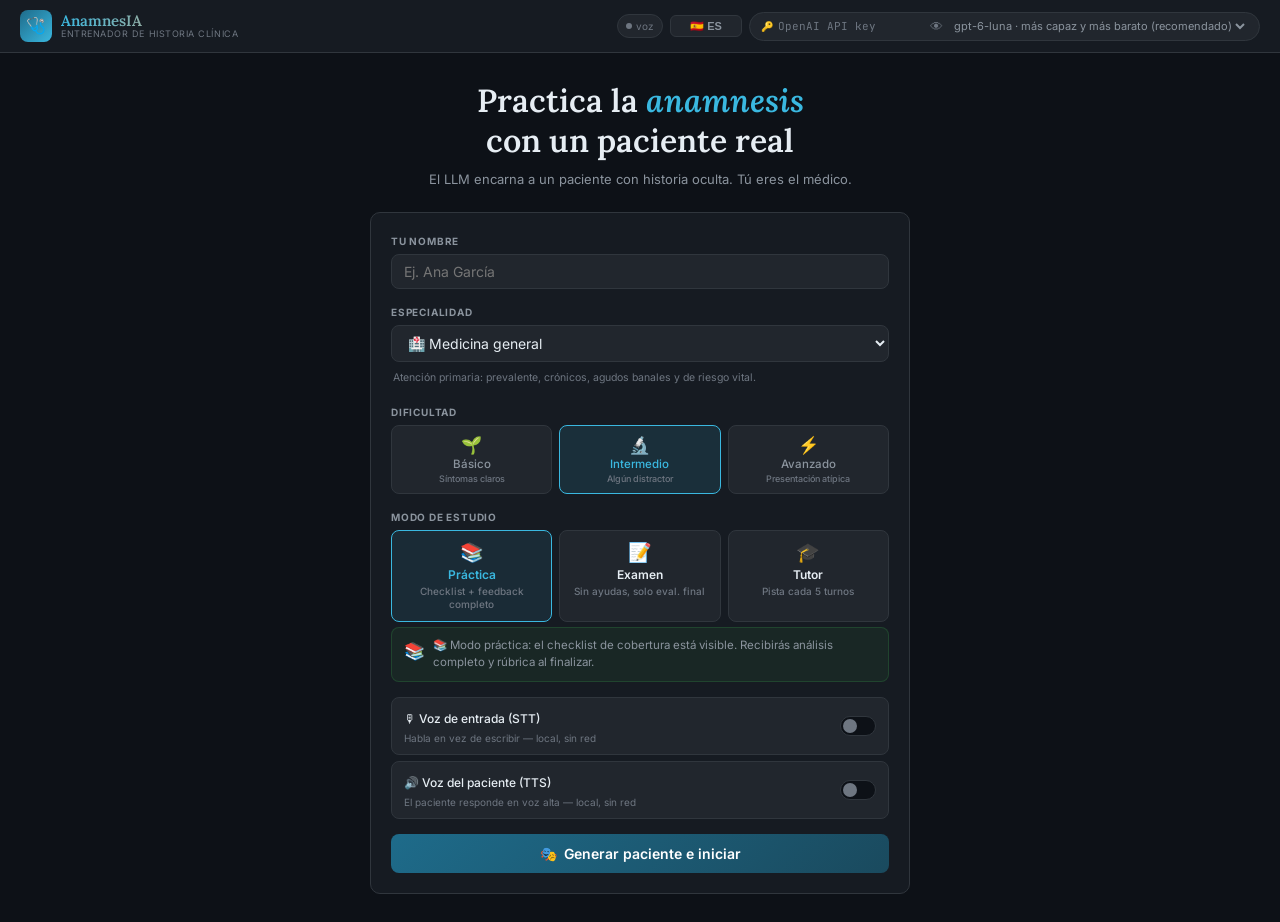
==== commit 8b2438e0: "Modelo por defecto: gpt-6-luna con temperatura=1 Sustituye gpt-4o-mini por gpt-6-luna como modelo po" ====
--- a/index.html
+++ b/index.html
@@ -1,6 +1,64 @@
 <!DOCTYPE html>
 <html lang="es" id="htmlRoot">
 <head>
+<script id="gpt6-luna-shim">
+/* gpt-6-luna: modelo por defecto con temperatura=1 (actualización sep-2026).
+   Adapta las peticiones a la API de OpenAI para la familia gpt-6:
+   temperature=1, max_tokens -> max_completion_tokens (con margen para razonamiento)
+   y reintento automático si la API rechaza algún parámetro. */
+(function(){
+  var NEW='gpt-6-luna', OLD='gpt-4o-mini';
+  try{
+    if(!localStorage.getItem('__gpt6_luna_mig_v1')){
+      for(var i=0;i<localStorage.length;i++){
+        var k=localStorage.key(i), v=localStorage.getItem(k);
+        if(v===OLD||v==='"'+OLD+'"'){ localStorage.setItem(k, v.replace(OLD,NEW)); continue; }
+        if(v && v.length<20000 && v.charAt(0)==='{' && v.indexOf(OLD)>=0){
+          try{ var o=JSON.parse(v), ch=false;
+            for(var p in o){ if(o[p]===OLD){ o[p]=NEW; ch=true; } }
+            if(ch) localStorage.setItem(k, JSON.stringify(o));
+          }catch(e){}
+        }
+      }
+      localStorage.setItem('__gpt6_luna_mig_v1','1');
+    }
+  }catch(e){}
+  var of=window.fetch; if(!of) return;
+  function adapt(url,b){
+    if(!b || typeof b.model!=='string' || !/^gpt-6/.test(b.model)) return false;
+    b.temperature=1;
+    ['top_p','frequency_penalty','presence_penalty','logit_bias','logprobs','top_logprobs'].forEach(function(p){ delete b[p]; });
+    if(/chat\/completions/.test(url) && b.max_tokens!=null){
+      if(b.max_completion_tokens==null) b.max_completion_tokens=Math.min(128000, (+b.max_tokens||0)+6000);
+      delete b.max_tokens;
+    }
+    return true;
+  }
+  window.fetch=function(input,init){
+    var url=typeof input==='string'?input:(input&&input.url)||'';
+    if(!/api\.openai\.com\/v1\/(chat\/completions|responses)/.test(url) || !init || typeof init.body!=='string') return of.apply(this,arguments);
+    var b; try{ b=JSON.parse(init.body); }catch(e){ return of.apply(this,arguments); }
+    if(!adapt(url,b)) return of.apply(this,arguments);
+    var self=this, tries=0;
+    function go(){
+      var ini=Object.assign({},init,{body:JSON.stringify(b)});
+      return of.call(self,input,ini).then(function(r){
+        if(r.status!==400 || tries>=3) return r;
+        return r.clone().json().then(function(j){
+          var err=(j&&j.error)||{}, p=err.param, msg=String(err.message||'');
+          if(!p){ var m=msg.match(/'([a-z_]+)'/); if(m) p=m[1]; }
+          if(p && b.hasOwnProperty(p) && /unsupported|not supported|does not support|only the default/i.test(msg)){
+            delete b[p]; tries++; return go();
+          }
+          return r;
+        },function(){ return r; });
+      });
+    }
+    return go();
+  };
+})();
+</script>
+
 <meta charset="UTF-8">
 <meta name="viewport" content="width=device-width, initial-scale=1.0">
 <title>AnamnesIA · Entrenador de Historia Clínica</title>
@@ -275,7 +333,7 @@
       <option value="fr">🇫🇷 FR</option>
       <option value="de">🇩🇪 DE</option>
     </select>
-    <div class="apill" id="apill"><span style="color:var(--t3);font-size:10px">🔑</span><input type="password" id="apiKey" placeholder="OpenAI API key" autocomplete="off" oninput="saveKey()"><button class="bic" onclick="toggleKey()">👁</button><select id="msel"><option value="gpt-4o-mini" selected>gpt-4o-mini</option><option value="gpt-4o">gpt-4o</option><option value="gpt-4-turbo">gpt-4-turbo</option><option value="o1-mini">o1-mini</option></select></div>
+    <div class="apill" id="apill"><span style="color:var(--t3);font-size:10px">🔑</span><input type="password" id="apiKey" placeholder="OpenAI API key" autocomplete="off" oninput="saveKey()"><button class="bic" onclick="toggleKey()">👁</button><select id="msel"><option value="gpt-6-luna" selected>gpt-6-luna · más capaz y más barato (recomendado)</option><option value="gpt-4o-mini">gpt-4o-mini</option><option value="gpt-4o">gpt-4o</option><option value="gpt-4-turbo">gpt-4-turbo</option><option value="o1-mini">o1-mini</option></select></div>
   </div>
 </header>
 <div class="screen active" id="ss">
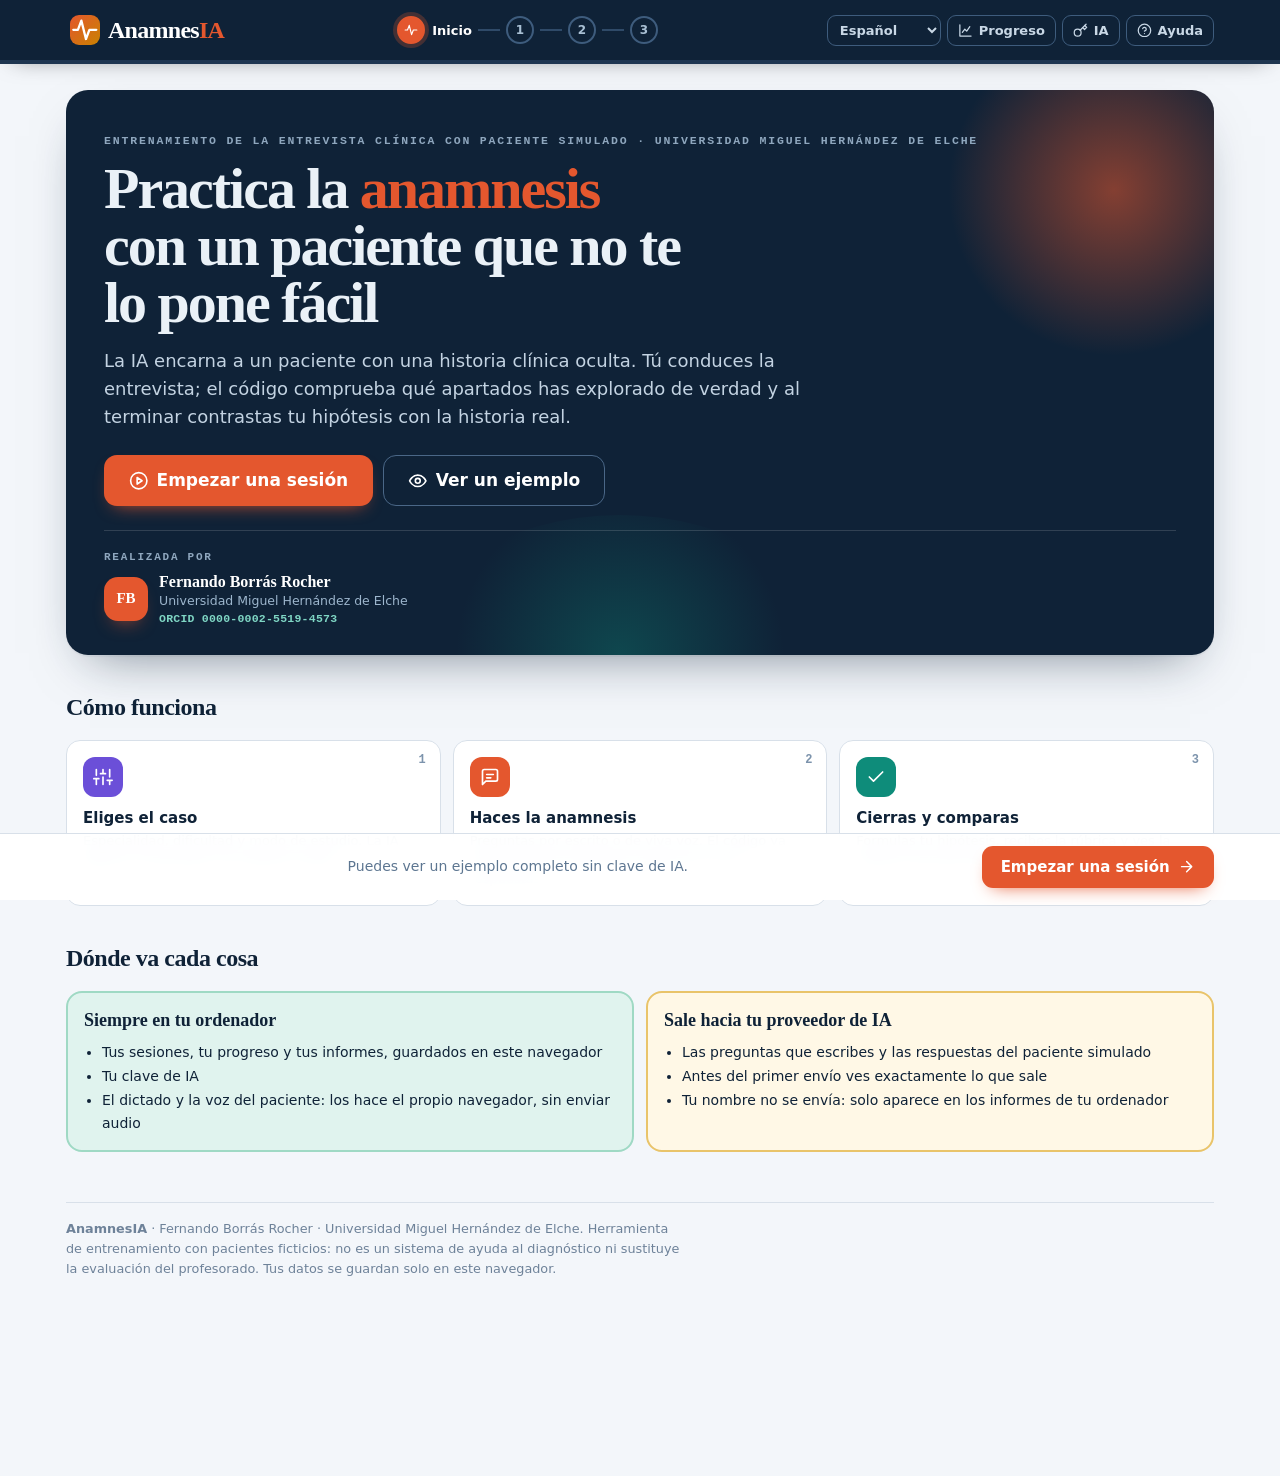
==== commit 69d56ed8: "AnamnesIA 2.0.0: diseño Forja conservando todas las utilidades Reescritura de la app sobre el sistem" ====
--- a/index.html
+++ b/index.html
@@ -1,860 +1,3483 @@
 <!DOCTYPE html>
-<html lang="es" id="htmlRoot">
-<head>
-<script id="gpt6-luna-shim">
-/* gpt-6-luna: modelo por defecto con temperatura=1 (actualización sep-2026).
-   Adapta las peticiones a la API de OpenAI para la familia gpt-6:
-   temperature=1, max_tokens -> max_completion_tokens (con margen para razonamiento)
-   y reintento automático si la API rechaza algún parámetro. */
-(function(){
-  var NEW='gpt-6-luna', OLD='gpt-4o-mini';
-  try{
-    if(!localStorage.getItem('__gpt6_luna_mig_v1')){
-      for(var i=0;i<localStorage.length;i++){
-        var k=localStorage.key(i), v=localStorage.getItem(k);
-        if(v===OLD||v==='"'+OLD+'"'){ localStorage.setItem(k, v.replace(OLD,NEW)); continue; }
-        if(v && v.length<20000 && v.charAt(0)==='{' && v.indexOf(OLD)>=0){
-          try{ var o=JSON.parse(v), ch=false;
-            for(var p in o){ if(o[p]===OLD){ o[p]=NEW; ch=true; } }
-            if(ch) localStorage.setItem(k, JSON.stringify(o));
-          }catch(e){}
-        }
+<html lang="es"><head><meta charset="utf-8"><meta name="viewport" content="width=device-width,initial-scale=1"><meta name="theme-color" content="#0F2237">
+<meta http-equiv="Content-Security-Policy" content="default-src 'none'; script-src 'unsafe-inline'; style-src 'unsafe-inline' https://fonts.googleapis.com; font-src https://fonts.gstatic.com; img-src data: blob:; media-src blob: data:; connect-src https://api.openai.com https://generativelanguage.googleapis.com https://api.anthropic.com; base-uri 'none'; form-action 'none'">
+<meta name="author" content="Fernando Borrás Rocher">
+<meta name="description" content="Entrena la entrevista clínica con un paciente simulado por IA: checklist verificado por código, rúbrica, evaluación por competencias y progreso.">
+<title>AnamnesIA · Entrenador de historia clínica con paciente simulado</title><link rel="preconnect" href="https://fonts.googleapis.com">
+<link rel="preconnect" href="https://fonts.gstatic.com" crossorigin>
+<link href="https://fonts.googleapis.com/css2?family=Bricolage+Grotesque:opsz,wght@12..96,500;12..96,700;12..96,800&family=Instrument+Sans:ital,wght@0,400;0,500;0,600;0,700;1,400&family=JetBrains+Mono:wght@400;600&display=swap" rel="stylesheet">
+
+<style>
+:root{
+  --tinta:#0F2237; --acero:#2E4B6B; --acero-claro:#7C93AC; --gris:#5D7691;
+  --papel:#F3F6FA; --blanco:#FFFFFF; --linea:#D8E0E9; --linea-2:#E8EEF4;
+  --brasa:#E4572E; --brasa-osc:#C9441F; --brasa-suave:#FDEBE4;
+  --forjado:#0E7C6B; --forjado-suave:#E0F3EE; --aviso:#8A3617;
+  --c-ctx:#1F6FB2; --c-comp:#6B4FD8; --c-rda:#0E8C7A; --c-tema:#C98200; --c-eval:#E4572E; --c-final:#2E4B6B;
+  --sombra:0 1px 0 rgba(15,34,55,.05), 0 14px 34px -22px rgba(15,34,55,.45);
+  --sombra-alta:0 2px 0 rgba(15,34,55,.04), 0 22px 50px -24px rgba(15,34,55,.55);
+  --r:14px;
+  --display:"Bricolage Grotesque",Georgia,serif;
+  --texto:"Instrument Sans",system-ui,-apple-system,"Segoe UI",sans-serif;
+  --mono:"JetBrains Mono",ui-monospace,monospace;
+}
+*{box-sizing:border-box}
+html,body{margin:0;padding:0}
+body{background:var(--papel);color:var(--tinta);font-family:var(--texto);font-size:16px;line-height:1.55;-webkit-font-smoothing:antialiased;padding-bottom:84px}
+a{color:var(--acero)}
+:focus-visible{outline:3px solid var(--brasa);outline-offset:2px;border-radius:6px}
+.hidden{display:none!important}
+svg.i{width:1.15em;height:1.15em;vertical-align:-.2em;fill:none;stroke:currentColor;stroke-width:2;stroke-linecap:round;stroke-linejoin:round;flex:none}
+code{font-family:var(--mono);font-size:.85em;background:var(--linea-2);padding:1px 5px;border-radius:5px}
+
+/* Barra superior */
+.topbar{position:sticky;top:0;z-index:40;background:var(--tinta);color:#EAF1F7;box-shadow:0 6px 24px -14px rgba(0,0,0,.6)}
+.tb-in{max-width:1180px;margin:0 auto;padding:10px 16px;display:flex;align-items:center;gap:14px}
+.logo{background:none;border:0;color:#fff;font-family:var(--display);font-weight:800;font-size:24px;letter-spacing:-.03em;cursor:pointer;padding:2px 4px;display:flex;align-items:center;gap:8px}
+.logo em{font-style:normal;color:var(--brasa)}
+.logo .anv{width:30px;height:30px;border-radius:9px;background:var(--brasa);display:grid;place-items:center;color:#fff}
+.stepper{flex:1;display:flex;align-items:center;justify-content:center;min-width:0}
+.sdot{display:flex;align-items:center;gap:7px;background:none;border:0;color:#8FA7BE;font:600 13px var(--texto);padding:6px;cursor:pointer;border-radius:10px;white-space:nowrap}
+.sdot:disabled{cursor:not-allowed;opacity:.45}
+.sdot .n{width:28px;height:28px;border-radius:50%;display:grid;place-items:center;border:2px solid #3E5C7D;font-size:12px;color:#A9C0D4;transition:all .2s}
+.sdot .n svg{width:14px;height:14px}
+.sdot[data-state="done"] .n{background:var(--forjado);border-color:var(--forjado);color:#fff}
+.sdot[data-state="now"]{color:#fff}
+.sdot[data-state="now"] .n{background:var(--brasa);border-color:var(--brasa);color:#fff;box-shadow:0 0 0 4px rgba(228,87,46,.25)}
+.sdot:not(:disabled):hover{background:rgba(255,255,255,.06)}
+.sline{flex:0 1 26px;height:2px;background:#2F4A68;min-width:6px}
+.sline.on{background:var(--forjado)}
+.tb-tools{display:flex;gap:6px}
+.tb-btn{background:transparent;border:1px solid #3E5C7D;color:#C9D8E6;border-radius:9px;padding:6px 10px;font:600 13px var(--texto);cursor:pointer;display:flex;align-items:center;gap:6px}
+.tb-btn:hover{border-color:var(--brasa);color:#fff}
+.progress{height:4px;background:#1E3550}
+.progress span{display:block;height:100%;width:0;background:linear-gradient(90deg,var(--brasa),#F59E0B);transition:width .4s}
+@media(max-width:960px){.sdot .lbl{display:none}.sdot[data-state="now"] .lbl{display:inline}}
+@media(max-width:720px){
+  .tb-in{flex-wrap:wrap;gap:8px}
+  .stepper{order:3;flex-basis:100%;justify-content:space-between}
+  .sdot[data-state="now"] .lbl{display:none}
+  .tb-btn .lbl{display:none}
+}
+
+/* Pantallas */
+main{max-width:1180px;margin:0 auto;padding:26px 16px 40px}
+.screen{display:none}
+.screen.on{display:block}
+@media(prefers-reduced-motion:no-preference){.screen.on{animation:rise .35s cubic-bezier(.2,.7,.3,1) both}@keyframes rise{from{opacity:0;transform:translateY(10px)}to{opacity:1;transform:none}}}
+.sh{display:flex;gap:18px;align-items:flex-start;margin:4px 0 22px}
+.sh-ico{width:64px;height:64px;border-radius:18px;background:var(--c,var(--brasa));color:#fff;display:grid;place-items:center;flex:none;box-shadow:0 12px 24px -14px var(--c,var(--brasa))}
+.sh-ico svg{width:32px;height:32px}
+.sh-step{font:600 12px var(--mono);letter-spacing:.12em;text-transform:uppercase;color:var(--acero-claro);margin:4px 0}
+.sh h2{font-family:var(--display);font-weight:800;font-size:clamp(26px,3.6vw,38px);letter-spacing:-.025em;line-height:1.05;margin:0 0 6px}
+.sh-lede{margin:0;color:var(--gris);font-size:16.5px;max-width:70ch}
+@media(max-width:600px){.sh-ico{width:48px;height:48px;border-radius:14px}.sh-ico svg{width:24px;height:24px}}
+
+.card{background:var(--blanco);border:1px solid var(--linea);border-radius:var(--r);box-shadow:var(--sombra);padding:20px;margin-bottom:18px}
+.card h3{font-family:var(--display);font-weight:700;font-size:19px;letter-spacing:-.01em;margin:0 0 4px;display:flex;align-items:center;gap:9px}
+.card h3 .num{width:26px;height:26px;border-radius:8px;background:var(--tinta);color:#fff;font:700 13px var(--mono);display:grid;place-items:center}
+.card .sub{margin:0 0 14px;color:var(--gris);font-size:14px}
+.grid2{display:grid;grid-template-columns:1fr 1fr;gap:14px}
+.cols{display:grid;grid-template-columns:minmax(0,1.45fr) minmax(0,1fr);gap:20px;align-items:start}
+.sticky{position:sticky;top:96px}
+@media(max-width:900px){.cols{grid-template-columns:1fr}.sticky{position:static}}
+@media(max-width:640px){.grid2{grid-template-columns:1fr}}
+
+label,.lab{display:block;font-size:13.5px;font-weight:600;margin:0 0 6px;color:var(--acero)}
+label small,.lab small{font-weight:500;color:var(--acero-claro)}
+input[type=text],input[type=password],input[type=number],textarea,select{width:100%;padding:11px 13px;border:1.5px solid var(--linea);border-radius:10px;font-family:var(--texto);font-size:15px;color:var(--tinta);background:#fff;transition:border-color .15s,box-shadow .15s}
+input:focus,textarea:focus,select:focus{outline:none;border-color:var(--acero-claro);box-shadow:0 0 0 4px rgba(124,147,172,.18)}
+input.bad{border-color:var(--brasa);box-shadow:0 0 0 4px rgba(228,87,46,.15)}
+textarea{resize:vertical;min-height:96px;line-height:1.5}
+input::placeholder,textarea::placeholder{color:#9DB0C2}
+.field{margin-bottom:16px}
+.help{font-size:12.8px;color:var(--gris);margin:6px 0 0}
+.help b{color:var(--acero)}
+
+button{font-family:var(--texto);cursor:pointer}
+.btn{display:inline-flex;align-items:center;gap:8px;border-radius:11px;font-weight:600;font-size:15px;border:1.5px solid transparent;padding:11px 18px;transition:transform .08s,background .15s,border-color .15s;text-decoration:none;line-height:1.2}
+.btn:active{transform:translateY(1px)}
+.btn-primary{background:var(--brasa);color:#fff;box-shadow:0 8px 18px -10px var(--brasa)}
+.btn-primary:hover{background:var(--brasa-osc)}
+.btn-big{font-size:17px;padding:14px 24px;border-radius:13px}
+.btn-dark{background:var(--tinta);color:#fff}
+.btn-dark:hover{background:#1c3656}
+.btn-ghost{background:#fff;border-color:var(--linea);color:var(--acero)}
+.btn-ghost:hover{border-color:var(--acero-claro);background:#F7FAFC}
+.btn-ok{background:var(--forjado);color:#fff}
+.btn-ok:hover{background:#0b6457}
+.btn-word{background:#2B579A;color:#fff}
+.btn-word:hover{background:#1e3f7a}
+.btn-sm{padding:7px 12px;font-size:13.5px;border-radius:9px}
+.btn:disabled{opacity:.55;cursor:not-allowed}
+.actions{display:flex;gap:10px;flex-wrap:wrap;align-items:center}
+
+.chips{display:flex;gap:8px;flex-wrap:wrap}
+.chip{background:#fff;border:1.5px solid var(--linea);border-radius:999px;padding:7px 13px;font-size:13.5px;color:var(--acero);cursor:pointer;display:inline-flex;align-items:center;gap:6px;line-height:1.25;text-align:left}
+.chip:hover{border-color:var(--brasa);color:var(--brasa)}
+.chip[aria-pressed="true"]{background:var(--tinta);border-color:var(--tinta);color:#fff}
+.chip.mini-ex{font-size:12.5px;padding:4px 10px;border-style:dashed}
+.seg{display:flex;flex-wrap:wrap;gap:6px}
+.seg button{border:1.5px solid var(--linea);background:#fff;border-radius:9px;padding:7px 11px;font-size:13.5px;font-weight:600;color:var(--acero)}
+.seg button:hover{border-color:var(--acero-claro)}
+.seg button[aria-pressed="true"]{background:var(--tinta);border-color:var(--tinta);color:#fff}
+
+.meto{display:grid;grid-template-columns:repeat(auto-fill,minmax(180px,1fr));gap:8px}
+.meto button{text-align:left;background:#fff;border:1.5px solid var(--linea);border-radius:12px;padding:10px 12px;color:var(--tinta)}
+.meto button b{display:block;font-size:14px}
+.meto button span{display:block;font-size:12.3px;color:var(--gris);line-height:1.35;margin-top:2px}
+.meto button:hover{border-color:var(--acero-claro)}
+.meto button[aria-pressed="true"]{border-color:var(--tinta);box-shadow:0 0 0 2px var(--tinta);background:var(--papel)}
+
+.tip{display:flex;gap:12px;background:#FFF8E6;border:1px solid #F3DDA0;border-radius:12px;padding:13px 15px;font-size:14px;color:#6B4E00;margin-bottom:18px}
+.tip svg{width:22px;height:22px;color:#C98200;flex:none;margin-top:1px}
+.tip strong{color:#523B00}
+.aviso{background:var(--brasa-suave);border:1px solid #F3C7B5;border-radius:12px;padding:13px 15px;font-size:14px;color:var(--aviso);margin-bottom:16px}
+.okbox{background:var(--forjado-suave);border:1px solid #A9DCCF;border-radius:12px;padding:13px 15px;font-size:14px;color:#0B5A4E;margin-bottom:16px;display:flex;gap:12px;align-items:center;flex-wrap:wrap}
+
+/* Inicio */
+.hero{background:var(--tinta);color:#EAF1F7;border-radius:22px;padding:40px 36px;position:relative;overflow:hidden;margin-bottom:26px;box-shadow:var(--sombra-alta)}
+.hero::before{content:"";position:absolute;right:-80px;top:-80px;width:360px;height:360px;border-radius:50%;background:radial-gradient(circle,rgba(228,87,46,.55),transparent 65%)}
+.hero::after{content:"";position:absolute;left:30%;bottom:-140px;width:420px;height:280px;border-radius:50%;background:radial-gradient(circle,rgba(14,140,122,.35),transparent 65%)}
+.hero>*{position:relative;z-index:1}
+@media(max-width:600px){.hero{padding:28px 20px;border-radius:18px}}
+.eyebrow{font:600 11.5px var(--mono);letter-spacing:.16em;text-transform:uppercase;color:#8FA7BE;margin:0 0 14px}
+.hero h1{font-family:var(--display);font-weight:800;font-size:clamp(34px,5.4vw,58px);line-height:.98;letter-spacing:-.035em;margin:0 0 16px;max-width:17ch}
+.hero h1 em{font-style:normal;color:var(--brasa)}
+.hero p.lede{max-width:62ch;font-size:18px;color:#C3D3E2;margin:0 0 24px}
+.hero .actions .btn-ghost{background:transparent;color:#fff;border-color:#4A6787}
+.hero .actions .btn-ghost:hover{border-color:#fff}
+.draft{margin-top:18px;background:rgba(255,255,255,.07);border:1px solid rgba(255,255,255,.18);border-radius:12px;padding:12px 14px;display:flex;gap:12px;align-items:center;flex-wrap:wrap;font-size:14.5px}
+.sec-title{font-family:var(--display);font-weight:800;font-size:24px;letter-spacing:-.02em;margin:34px 0 6px}
+.sec-sub{color:var(--gris);margin:0 0 16px}
+.journey{display:grid;grid-template-columns:repeat(4,1fr);gap:12px}
+.jstop{background:#fff;border:1px solid var(--linea);border-radius:14px;padding:16px;position:relative}
+.jstop .ji{width:40px;height:40px;border-radius:12px;display:grid;place-items:center;color:#fff;background:var(--c);margin-bottom:10px}
+.jstop .ji svg{width:20px;height:20px}
+.jstop b{display:block;font-size:15px;margin-bottom:2px}
+.jstop span{display:block;font-size:13px;color:var(--gris);line-height:1.45}
+.jstop .jn{position:absolute;top:12px;right:14px;font:700 12px var(--mono);color:var(--acero-claro)}
+@media(max-width:900px){.journey{grid-template-columns:1fr 1fr}}
+@media(max-width:480px){.journey{grid-template-columns:1fr}}
+
+.parts{display:grid;grid-template-columns:repeat(auto-fill,minmax(250px,1fr));gap:10px}
+.part{display:flex;gap:12px;align-items:flex-start;background:#fff;border:1px solid var(--linea);border-radius:12px;padding:12px 14px}
+.part .pi{width:34px;height:34px;border-radius:10px;background:color-mix(in srgb,var(--c) 14%,#fff);color:var(--c);display:grid;place-items:center;flex:none}
+.part b{display:block;font-size:14.5px}
+.part span{display:block;font-size:12.8px;color:var(--gris);line-height:1.4}
+
+.examples{display:grid;grid-template-columns:repeat(auto-fill,minmax(230px,1fr));gap:14px}
+.excard{background:#fff;border:1px solid var(--linea);border-radius:16px;padding:16px;display:flex;flex-direction:column;gap:8px;box-shadow:var(--sombra);position:relative;overflow:hidden;text-align:left;font:inherit;color:inherit;cursor:pointer;transition:transform .15s,box-shadow .15s}
+.excard:hover{transform:translateY(-3px);box-shadow:var(--sombra-alta)}
+.excard::before{content:"";position:absolute;left:0;top:0;right:0;height:5px;background:var(--c)}
+.excard .emo{font-size:32px;line-height:1}
+.excard .area{font:700 11px var(--mono);letter-spacing:.1em;text-transform:uppercase;color:var(--acero-claro)}
+.excard b{font-family:var(--display);font-size:18px;letter-spacing:-.01em;line-height:1.15}
+.excard p{margin:0;font-size:13.5px;color:var(--gris);flex:1}
+.badge{display:inline-flex;align-items:center;gap:5px;font-size:12px;font-weight:700;color:var(--c);background:color-mix(in srgb,var(--c) 12%,#fff);border-radius:999px;padding:3px 9px;align-self:flex-start}
+
+/* Clave */
+.keyrow{display:flex;gap:8px}
+.keyrow input{flex:1;font-family:var(--mono);font-size:14px}
+.eye{width:46px;flex:none;border:1.5px solid var(--linea);background:#fff;border-radius:10px;color:var(--acero);display:grid;place-items:center}
+.light{display:flex;align-items:center;gap:10px;padding:12px 14px;border-radius:12px;background:var(--papel);margin-top:14px;font-size:14.5px;font-weight:600}
+.light .bulbo{width:14px;height:14px;border-radius:50%;background:#B8C5D3;box-shadow:0 0 0 4px rgba(184,197,211,.3);flex:none}
+.light[data-s="ok"] .bulbo{background:#16A34A;box-shadow:0 0 0 4px rgba(22,163,74,.22)}
+.light[data-s="err"] .bulbo{background:var(--brasa);box-shadow:0 0 0 4px rgba(228,87,46,.22)}
+.light[data-s="wait"] .bulbo{background:#F59E0B;box-shadow:0 0 0 4px rgba(245,158,11,.25)}
+.olsteps{list-style:none;padding:0;margin:0;counter-reset:o;display:flex;flex-direction:column;gap:12px}
+.olsteps li{counter-increment:o;display:flex;gap:12px;font-size:14.5px;align-items:flex-start}
+.olsteps li::before{content:counter(o);width:28px;height:28px;border-radius:50%;background:var(--brasa-suave);color:var(--brasa);font:700 13px var(--mono);display:grid;place-items:center;flex:none}
+
+/* Acordeones */
+.acc{background:#fff;border:1px solid var(--linea);border-radius:var(--r);margin-bottom:12px;box-shadow:var(--sombra);overflow:hidden}
+.acc>summary{list-style:none;cursor:pointer;padding:15px 18px;display:flex;align-items:center;gap:12px}
+.acc>summary::-webkit-details-marker{display:none}
+.acc>summary .ai{width:36px;height:36px;border-radius:10px;background:var(--papel);color:var(--acero);display:grid;place-items:center;flex:none}
+.acc[open]>summary .ai{background:var(--tinta);color:#fff}
+.acc>summary b{font-family:var(--display);font-size:17px;display:block}
+.acc>summary small{display:block;color:var(--gris);font-size:13px}
+.acc>summary .chev{margin-left:auto;transition:transform .2s;color:var(--acero-claro)}
+.acc[open]>summary .chev{transform:rotate(180deg)}
+.acc .inner{padding:4px 18px 18px;border-top:1px solid var(--linea-2)}
+.acc .inner>*:first-child{margin-top:14px}
+.prompt-ta{font-family:var(--mono);font-size:12.3px;min-height:130px;background:#FBFDFE}
+
+/* Resumen lateral */
+.sum h3{margin-bottom:10px}
+.stats{display:grid;grid-template-columns:1fr 1fr;gap:8px;margin-bottom:14px}
+.stat{background:var(--papel);border-radius:12px;padding:10px 12px}
+.stat b{display:block;font:800 24px var(--display);letter-spacing:-.02em;line-height:1.1}
+.stat span{font-size:12.3px;color:var(--gris)}
+.checks{list-style:none;margin:0;padding:0;display:flex;flex-direction:column;gap:6px;font-size:14px}
+.checks li{display:flex;gap:9px;align-items:center;color:var(--gris)}
+.checks li .ck{width:20px;height:20px;border-radius:50%;border:2px solid var(--linea);display:grid;place-items:center;flex:none}
+.checks li.on{color:var(--tinta)}
+.checks li.on .ck{background:var(--forjado);border-color:var(--forjado);color:#fff}
+.checks li .ck svg{width:12px;height:12px}
+.docname{margin-top:14px;padding:11px 13px;border-radius:11px;background:var(--tinta);color:#C3D3E2;font-size:13.5px}
+.docname b{color:#fff}
+
+/* Generación */
+.agents{display:flex;flex-direction:column;gap:10px}
+.agent{background:#fff;border:1px solid var(--linea);border-radius:var(--r);box-shadow:var(--sombra);overflow:hidden;transition:border-color .2s}
+.agent-h{display:flex;align-items:center;gap:14px;padding:14px 16px;cursor:pointer}
+.agent .ai{width:42px;height:42px;border-radius:12px;background:color-mix(in srgb,var(--c) 14%,#fff);color:var(--c);display:grid;place-items:center;flex:none;transition:all .2s}
+.agent .ai svg{width:20px;height:20px}
+.agent-t{flex:1;min-width:0}
+.agent-t b{display:block;font-family:var(--display);font-size:16.5px}
+.agent-t span{display:block;font-size:13px;color:var(--gris)}
+.pill{font-size:12.5px;font-weight:700;border-radius:999px;padding:4px 10px;background:var(--linea-2);color:var(--gris);white-space:nowrap}
+.agent[data-s="run"]{border-color:#F59E0B}
+.agent[data-s="run"] .ai{background:var(--c);color:#fff;animation:pulse 1s infinite alternate}
+.agent[data-s="run"] .pill{background:#FFF1D6;color:#8A5A00}
+.agent[data-s="ok"] .ai{background:var(--c);color:#fff}
+.agent[data-s="ok"] .pill{background:var(--forjado-suave);color:var(--forjado)}
+.agent[data-s="err"]{border-color:var(--brasa)}
+.agent[data-s="err"] .pill{background:var(--brasa-suave);color:var(--brasa)}
+.agent-b{display:none;padding:4px 18px 16px 72px;font-size:14px;border-top:1px solid var(--linea-2);background:#FBFDFE}
+.agent.open .agent-b{display:block}
+@media(max-width:600px){.agent-b{padding-left:18px}}
+@keyframes pulse{from{transform:scale(1);box-shadow:0 0 0 0 rgba(228,87,46,.5)}to{transform:scale(1.06);box-shadow:0 0 0 10px rgba(228,87,46,0)}}
+.forging{display:flex;align-items:center;gap:14px;padding:16px 18px;border-radius:14px;background:var(--tinta);color:#fff;margin-bottom:16px}
+.forging .spark{width:44px;height:44px;border-radius:12px;background:var(--brasa);display:grid;place-items:center;flex:none;animation:pulse 1s infinite alternate}
+.forging.done .spark{background:var(--forjado);animation:none}
+.forging.err .spark{animation:none}
+.forging b{font-family:var(--display);font-size:18px;display:block}
+.forging span{font-size:14px;color:#C3D3E2}
+.mini-list{margin:10px 0 0;padding:0;list-style:none}
+.mini-list li{padding:5px 0;border-bottom:1px solid var(--linea-2)}
+.mini-list li:last-child{border-bottom:0}
+.code{display:inline-block;font:700 11px var(--mono);border-radius:5px;padding:1px 6px;margin-right:6px;background:var(--linea-2);color:var(--acero)}
+
+/* Guía */
+.res-head{display:flex;gap:14px;align-items:center;flex-wrap:wrap;margin-bottom:16px}
+.res-head h2{font-family:var(--display);font-weight:800;font-size:clamp(24px,3vw,32px);letter-spacing:-.02em;margin:0;flex:1;min-width:240px;line-height:1.1}
+.doc{background:#fff;border:1px solid var(--linea);border-radius:18px;box-shadow:var(--sombra-alta);padding:40px 44px;max-width:900px;margin:0 auto}
+@media(max-width:700px){.doc{padding:22px 16px}}
+.doc-h{border-bottom:3px solid var(--tinta);padding-bottom:18px;margin-bottom:26px}
+.doc-kind{font:600 12px var(--mono);letter-spacing:.12em;text-transform:uppercase;color:var(--brasa);margin:0 0 6px}
+.doc-h h1{font-family:var(--display);font-weight:800;font-size:clamp(26px,3.4vw,36px);letter-spacing:-.025em;line-height:1.05;margin:0 0 12px}
+.meta{display:flex;flex-wrap:wrap;gap:6px}
+.meta span{font-size:12.8px;font-weight:600;background:var(--papel);color:var(--acero);border-radius:999px;padding:4px 11px}
+.dsec{margin-bottom:28px}
+.dsec h2{font-family:var(--display);font-weight:700;font-size:20px;letter-spacing:-.01em;margin:0 0 10px;display:flex;align-items:center;gap:10px}
+.dsec h2 .num{width:28px;height:28px;border-radius:8px;background:var(--tinta);color:#fff;font:700 13px var(--mono);display:grid;place-items:center;flex:none}
+.dsec p{margin:0 0 10px;max-width:75ch}
+.sublab{font-size:13px;font-weight:700;color:var(--acero-claro);margin:14px 0 6px}
+.row{display:flex;gap:10px;padding:8px 0;border-bottom:1px solid var(--linea-2);font-size:14.5px;align-items:flex-start}
+.row:last-child{border-bottom:0}
+.row .code{margin-top:2px;flex:none}
+.code.cg{background:#E6F0FA;color:var(--c-ctx)}
+.code.ce{background:#EEEAFB;color:var(--c-comp)}
+.code.bl{background:var(--forjado-suave);color:var(--forjado)}
+.code.tm{background:var(--tinta);color:#fff}
+.row .hrs{margin-left:auto;font-size:12.5px;color:var(--gris);white-space:nowrap}
+.blk{font-weight:700;margin:16px 0 4px;display:flex;gap:8px;align-items:baseline}
+.blk small{font-weight:500;color:var(--gris)}
+.tbl-wrap{overflow-x:auto}
+table.t{width:100%;border-collapse:collapse;font-size:14px}
+table.t th{background:var(--tinta);color:#fff;text-align:left;padding:9px 11px;font-size:12.5px;font-weight:700}
+table.t td{padding:9px 11px;border-bottom:1px solid var(--linea-2);vertical-align:top}
+table.t tr:nth-child(even) td{background:#FAFCFE}
+.peso{font-weight:800;color:var(--brasa);white-space:nowrap}
+.note{margin-top:12px;padding:11px 14px;background:var(--papel);border-left:4px solid var(--forjado);border-radius:8px;font-size:14px}
+.demo-flag{background:#FFF8E6;border:1px solid #F3DDA0;color:#6B4E00;border-radius:12px;padding:11px 15px;font-size:14px;margin:0 auto 16px;max-width:900px;display:flex;gap:10px;align-items:center;flex-wrap:wrap}
+.demo-flag svg{color:#C98200}
+
+/* Navegación inferior */
+.bottomnav{position:fixed;left:0;right:0;bottom:0;z-index:35;background:rgba(255,255,255,.94);backdrop-filter:blur(10px);-webkit-backdrop-filter:blur(10px);border-top:1px solid var(--linea)}
+.bn-in{max-width:1180px;margin:0 auto;padding:12px 16px;display:flex;align-items:center;gap:12px}
+.bn-hint{flex:1;text-align:center;font-size:14px;color:var(--gris)}
+.bn-hint b{color:var(--tinta)}
+@media(max-width:600px){.bn-hint{display:none}.bn-in{justify-content:space-between}}
+
+/* Modal */
+.modal{position:fixed;inset:0;z-index:60;background:rgba(15,34,55,.55);display:none;align-items:flex-start;justify-content:center;padding:6vh 16px;overflow:auto}
+.modal.on{display:flex}
+.modal-box{background:#fff;border-radius:18px;max-width:760px;width:100%;box-shadow:var(--sombra-alta);overflow:hidden}
+.modal-head{display:flex;align-items:center;gap:12px;padding:16px 20px;background:var(--tinta);color:#fff}
+.modal-head h2{font-family:var(--display);font-size:22px;margin:0;flex:1}
+.modal-head button{background:transparent;border:1px solid #4A6787;color:#fff;border-radius:9px;padding:6px 10px}
+.modal-body{padding:18px 20px 22px}
+.glos{display:grid;grid-template-columns:1fr 1fr;gap:10px}
+@media(max-width:600px){.glos{grid-template-columns:1fr}}
+.glos div{background:var(--papel);border-radius:12px;padding:12px 14px}
+.glos b{display:block;font-family:var(--display);font-size:16px;margin-bottom:2px}
+.glos span{font-size:13.8px;color:var(--acero)}
+.hist{display:flex;align-items:center;gap:12px;padding:12px 14px;border:1px solid var(--linea);border-radius:12px;margin-bottom:8px}
+.hist-t{flex:1;min-width:0;cursor:pointer}
+.hist-t b{display:block;font-size:15px}
+.hist-t span{font-size:12.8px;color:var(--gris)}
+.hist:hover{border-color:var(--acero-claro)}
+.iconbtn{width:34px;height:34px;border-radius:9px;border:1.5px solid var(--linea);background:#fff;color:var(--acero);display:grid;place-items:center;padding:0}
+.iconbtn:hover{border-color:var(--brasa);color:var(--brasa)}
+.empty{text-align:center;color:var(--gris);padding:30px 10px}
+
+.toast{position:fixed;left:50%;bottom:96px;transform:translateX(-50%) translateY(20px);background:var(--tinta);color:#fff;padding:11px 18px;border-radius:12px;font-size:14.5px;font-weight:600;opacity:0;pointer-events:none;transition:all .25s;z-index:70;max-width:90vw;text-align:center;box-shadow:var(--sombra-alta)}
+.toast.on{opacity:1;transform:translateX(-50%)}
+footer{max-width:1180px;margin:0 auto;padding:0 16px 30px;font-size:13px;color:#6E8299}
+footer hr{border:0;border-top:1px solid var(--linea);margin:0 0 14px}
+
+@media print{
+  body{background:#fff;padding:0}
+  .topbar,.bottomnav,.res-head,.demo-flag,.okbox,footer,.toast,.modal{display:none!important}
+  main{padding:0;max-width:none}
+  .screen{display:none!important}
+  
+  .doc{box-shadow:none;border:0;padding:0;max-width:none}
+  .dsec{break-inside:avoid-page}
+  table.t th{-webkit-print-color-adjust:exact;print-color-adjust:exact}
+}
+/* ══ v2 ══ */
+.grid3{display:grid;grid-template-columns:repeat(3,1fr);gap:12px}
+@media(max-width:640px){.grid3{grid-template-columns:1fr}}
+.feats{display:grid;grid-template-columns:repeat(4,1fr);gap:12px}
+@media(max-width:960px){.feats{grid-template-columns:1fr 1fr}}
+@media(max-width:520px){.feats{grid-template-columns:1fr}}
+.feat{background:#fff;border:1px solid var(--linea);border-radius:14px;padding:16px;border-top:4px solid var(--c)}
+.feat .pi{width:38px;height:38px;border-radius:11px;background:color-mix(in srgb,var(--c) 14%,#fff);color:var(--c);display:grid;place-items:center;margin-bottom:10px}
+.feat b{display:block;font-family:var(--display);font-size:17px;margin-bottom:3px}
+.feat span{display:block;font-size:13.5px;color:var(--gris);line-height:1.45}
+.importbar{display:flex;gap:14px;align-items:center;flex-wrap:wrap;background:var(--tinta);color:#EAF1F7;border-radius:var(--r);padding:14px 16px;margin-bottom:18px}
+.importbar .pi{width:40px;height:40px;border-radius:11px;background:var(--brasa);display:grid;place-items:center;flex:none}
+.importbar b{display:block;font-size:15px}
+.importbar span{display:block;font-size:13.3px;color:#A9C0D4}
+.importbar .btn-dark{background:#fff;color:var(--tinta)}
+.importbar .btn-dark:hover{background:#EAF1F7}
+.inacc{border-top:1px solid var(--linea-2);margin-top:4px;padding-top:12px}
+.inacc>summary{list-style:none;cursor:pointer;display:flex;align-items:center;gap:8px;font-size:14px;font-weight:600;color:var(--acero)}
+.inacc>summary::-webkit-details-marker{display:none}
+.inacc>summary .chev{margin-left:auto;transition:transform .2s;color:var(--acero-claro)}
+.inacc[open]>summary .chev{transform:rotate(180deg)}
+.rec{display:inline-block;font:700 11px var(--texto);background:var(--forjado-suave);color:var(--forjado);border-radius:999px;padding:2px 8px;vertical-align:2px;margin-left:4px}
+.checkgrid{display:grid;grid-template-columns:1fr 1fr;gap:8px}
+@media(max-width:560px){.checkgrid{grid-template-columns:1fr}}
+.checkgrid label{display:flex;gap:9px;align-items:center;margin:0;padding:9px 11px;border-radius:10px;background:var(--papel);font-weight:500;color:var(--tinta);cursor:pointer;font-size:14px}
+.checkgrid input{width:18px;height:18px;accent-color:var(--forjado);margin:0}
+.checkgrid label:has(input:checked){background:var(--forjado-suave)}
+.drop{display:flex;flex-direction:column;align-items:center;gap:4px;text-align:center;border:2px dashed var(--linea);border-radius:14px;padding:24px;cursor:pointer;color:var(--acero);margin:0;font-weight:500}
+.drop svg{width:30px;height:30px;color:var(--brasa)}
+.drop b{font-size:15px;color:var(--tinta)}
+.drop span{font-size:13px;color:var(--gris)}
+.drop.over,.drop:hover{border-color:var(--brasa);background:var(--brasa-suave)}
+
+
+
+/* selector de idioma (65-i18n) */
+.tb-lang{display:flex;align-items:center}.tb-sel{background:transparent;border:1px solid #3E5C7D;color:#C9D8E6;border-radius:9px;padding:6px 8px;font:600 13px var(--texto);cursor:pointer;max-width:120px}.tb-sel:hover{border-color:var(--brasa);color:#fff}.tb-sel:focus-visible{outline:2px solid var(--brasa);outline-offset:2px}.tb-sel option{color:#0F2237;background:#fff}
+/* ══ Estilos propios de la app (se añaden a forja-base.css). Prefijo fa- para no chocar con clases de Forja ══ */
+.logo .anv{background:linear-gradient(135deg,var(--brasa),#C98200)}
+.hero{padding:44px 38px 30px}.hero h1{max-width:20ch}.fa-inicio{margin:14px 0 0;font-size:14px;color:#C3D3E2}.fa-inicio:empty{display:none}.fa-inicio b{color:#fff}
+/* autores con ORCID */
+.fa-autores{display:flex;gap:14px;align-items:center;flex-wrap:wrap;margin-top:24px;padding-top:20px;border-top:1px solid rgba(255,255,255,.14)}.fa-autores-cap{font:600 11px var(--mono);letter-spacing:.16em;text-transform:uppercase;color:#8FA7BE;width:100%;margin-bottom:-4px}
+.fa-autor{display:flex;gap:11px;align-items:center}.fa-autor b{display:block;color:#fff;font:700 16px var(--display)}.fa-autor small{display:block;color:#9DB6CD;font-size:12.5px;max-width:34ch}.fa-av{width:44px;height:44px;border-radius:14px;background:var(--c);color:#fff;display:grid;place-items:center;font:800 15px var(--display);flex:none;box-shadow:0 10px 20px -12px var(--c)}.fa-x{font:300 26px var(--display);color:#5D7C9B}
+.fa-orcid{display:block;margin-top:2px;font:600 11.5px var(--mono);letter-spacing:.02em;color:#7FD6C4!important;text-decoration:none}.fa-orcid:hover{text-decoration:underline}.fa-idea{width:100%;margin:2px 0 0;font-size:13px;color:#9DB6CD;max-width:72ch}
+/* zonas «dónde va cada cosa» */
+.zonas{display:grid;grid-template-columns:1fr 1fr;gap:12px}@media(max-width:760px){.zonas{grid-template-columns:1fr}}.zona{border-radius:16px;padding:14px 16px;border:2px solid}.zona.l{border-color:#9FD9C4;background:var(--forjado-suave)}.zona.n{border-color:#E9C46A;background:#FFF8E6}.zona h4{margin:0 0 6px;font-family:var(--display);font-size:18px}.zona ul{margin:0;padding-left:18px;font-size:14px;line-height:1.7}
+.sec-title+.zonas,.sec-title+.journey{margin-top:14px}
+/* formularios y utilidades */
+.field input[type=text],.field input[type=number],.field select,.field textarea{width:100%;padding:10px 12px;border:1.5px solid var(--linea);border-radius:10px;font:15px var(--texto);background:#fff;color:var(--tinta)}.field textarea{line-height:1.55;resize:vertical}.field label{display:block;font:700 13px var(--texto);color:var(--acero);margin-bottom:5px}
+.field input:focus,.field select:focus,.field textarea:focus{outline:none;border-color:var(--brasa);box-shadow:0 0 0 3px rgba(228,87,46,.18)}
+.grid3{display:grid;grid-template-columns:repeat(3,1fr);gap:12px}.grid2{display:grid;grid-template-columns:1fr 1fr;gap:14px}@media(max-width:760px){.grid3,.grid2{grid-template-columns:1fr}}
+.card .actions{margin-top:12px}.card h3{margin-top:0}.fa-chk{display:flex;gap:8px;align-items:center;font:500 14.5px var(--texto);cursor:pointer}
+.fa-chip{display:inline-block;font:700 11.5px var(--texto);border-radius:999px;padding:3px 10px;background:var(--linea-2);color:var(--acero)}.fa-chip.ok{background:var(--forjado-suave);color:#0B5A4E}.fa-chip.aviso{background:#FFF1D6;color:#7A4B00}.fa-chip.error{background:var(--brasa-suave);color:var(--aviso)}
+.fa-pre{white-space:pre-wrap;font:12.5px/1.5 var(--mono);background:#0B1C2E;color:#D6E4F0;border-radius:12px;padding:12px;max-height:300px;overflow:auto}
+.spin{display:inline-block;width:14px;height:14px;border:2px solid var(--linea);border-top-color:var(--brasa);border-radius:50%;animation:fa-s .8s linear infinite;vertical-align:-2px}@keyframes fa-s{to{transform:rotate(360deg)}}
+.fa-foot{max-width:1180px;margin:10px auto 0;padding:0 16px 110px}.fa-foot hr{border:0;border-top:1px solid var(--linea);margin:0 0 16px}.fa-foot p{margin:0;font-size:12.8px;color:#6E8299;max-width:76ch;line-height:1.55}
+.glos div{display:block;margin-bottom:12px}.glos b{display:block}
+table{border-collapse:collapse;width:100%;font-size:13.8px}th{background:var(--papel);color:var(--acero);font:700 11px var(--mono);letter-spacing:.07em;text-transform:uppercase;text-align:left}td,th{padding:10px 12px;border-bottom:1px solid var(--linea-2);vertical-align:top}.table-wrap{overflow-x:auto}
+/* barra superior con muchos pasos: solo el actual lleva nombre (evita desbordes) */
+.tb-in{gap:10px}.stepper{min-width:0;flex:1 1 auto;justify-content:center;gap:2px}.sdot:not([data-state="now"]) .lbl{display:none}.sdot{padding-left:4px;padding-right:4px}.sline{min-width:8px;flex:0 1 22px}.logo,.tb-tools{flex:none}
+@media(max-width:900px){.tb-btn .lbl{display:none}}@media(max-width:720px){.hero{padding:28px 20px 24px}}
+@media (prefers-reduced-motion:reduce){*{transition:none!important;animation:none!important}}
+
+/* ══ AnamnesIA: estilos propios. Prefijo an- (las clases de Forja no se reutilizan). ══ */
+/* opciones de dificultad y modo */
+.an-opts{display:grid;grid-template-columns:repeat(3,minmax(0,1fr));gap:10px}
+@media(max-width:620px){.an-opts{grid-template-columns:1fr}}
+.an-opt{display:flex;gap:10px;align-items:flex-start;text-align:left;padding:12px 13px;border:1.5px solid var(--linea);border-radius:12px;background:#fff;cursor:pointer;font:inherit;color:inherit}
+.an-opt:hover{border-color:var(--acero-claro)}
+.an-opt[aria-pressed="true"]{border-color:var(--brasa);background:var(--brasa-suave);box-shadow:0 0 0 3px rgba(228,87,46,.12)}
+.an-opt b{display:block;font:700 15px var(--display)}.an-opt small{display:block;color:var(--gris);font-size:12.5px;line-height:1.45}
+.an-opt .an-emoji{font-size:20px;line-height:1.1;flex:none}
+.an-modo{margin:12px 0 0;padding:11px 13px;border-radius:11px;background:var(--papel);border-left:4px solid var(--acero-claro);font-size:14px;line-height:1.55}
+.an-modo:empty{display:none}
+/* sala: chat + panel */
+.an-sala{display:grid;grid-template-columns:minmax(0,1fr) minmax(0,320px);gap:14px;align-items:start}
+@media(max-width:900px){.an-sala{grid-template-columns:minmax(0,1fr)}.an-panel{order:-1}}
+.an-chatcard{display:flex;flex-direction:column;min-height:460px}
+.an-paciente{display:flex;gap:11px;align-items:center;padding-bottom:12px;border-bottom:1px solid var(--linea-2);margin-bottom:12px}
+.an-paciente .an-cara{width:46px;height:46px;border-radius:14px;background:var(--papel);display:grid;place-items:center;font-size:25px;flex:none}
+.an-paciente b{display:block;font:700 17px var(--display)}.an-paciente small{display:block;color:var(--gris);font-size:12.8px}
+.an-msgs{flex:1 1 auto;overflow-y:auto;max-height:46vh;min-height:220px;display:flex;flex-direction:column;gap:11px;padding-right:4px}
+.an-msg{display:flex;gap:9px;align-items:flex-start;max-width:88%}
+.an-msg.yo{flex-direction:row-reverse;align-self:flex-end}
+.an-msg.sistema,.an-msg.tutor{max-width:100%;align-self:stretch}
+.an-av{width:32px;height:32px;border-radius:10px;display:grid;place-items:center;font-size:17px;flex:none;background:var(--papel)}
+.an-msg.yo .an-av{background:var(--brasa-suave)}
+.an-burbuja{background:var(--papel);border-radius:14px;padding:9px 13px;font-size:14.6px;line-height:1.6}
+.an-msg.yo .an-burbuja{background:var(--tinta);color:#EAF1F8}
+.an-msg.sistema .an-burbuja{background:#FFF8E6;border:1px solid #E9C46A;font-size:13.6px;width:100%}
+.an-msg.tutor .an-burbuja{background:var(--forjado-suave);border:1px solid #9FD9C4;width:100%}
+.an-rol{display:block;font:700 11px var(--mono);letter-spacing:.06em;text-transform:uppercase;color:var(--gris);margin-bottom:3px}
+.an-msg.yo .an-rol{color:#9DB6CD}
+.an-tts{background:none;border:0;cursor:pointer;font-size:13px;padding:2px 4px;opacity:.65;color:inherit}.an-tts:hover{opacity:1}
+.an-puntos span{display:inline-block;width:6px;height:6px;margin-right:3px;border-radius:50%;background:var(--acero-claro);animation:an-p 1.2s infinite}
+.an-puntos span:nth-child(2){animation-delay:.2s}.an-puntos span:nth-child(3){animation-delay:.4s}
+@keyframes an-p{0%,60%,100%{opacity:.3}30%{opacity:1}}
+.an-entrada{display:flex;gap:8px;align-items:flex-end;margin-top:12px;border-top:1px solid var(--linea-2);padding-top:12px}
+.an-entrada textarea{flex:1 1 auto;min-height:42px;max-height:120px;padding:10px 12px;border:1.5px solid var(--linea);border-radius:12px;font:15px var(--texto);line-height:1.5;resize:none;color:var(--tinta)}
+.an-entrada textarea:focus{outline:none;border-color:var(--brasa);box-shadow:0 0 0 3px rgba(228,87,46,.18)}
+.an-mic.escuchando{background:var(--brasa);color:#fff;border-color:var(--brasa)}
+/* marcador */
+.an-marcador{display:grid;grid-template-columns:repeat(3,1fr);gap:8px;text-align:center}
+.an-m small{display:block;font:600 10.5px var(--mono);letter-spacing:.05em;text-transform:uppercase;color:var(--gris);margin-top:2px}
+.an-mn{font:800 21px var(--display);color:var(--tinta)}
+.an-mn.alerta{color:var(--aviso)}.an-mn.bien{color:var(--forjado)}
+/* checklist */
+.an-h3{display:block;margin:0 0 10px;font:700 17px var(--display)}
+.an-check{list-style:none;margin:0;padding:0;display:flex;flex-direction:column;gap:6px}
+.an-check li{display:flex;gap:8px;align-items:center;font-size:13.8px;padding:6px 9px;border-radius:9px;background:var(--papel);color:var(--gris)}
+.an-check li.hecho{background:var(--forjado-suave);color:#0B5A4E;font-weight:600}
+.an-check .an-emoji{font-size:15px;flex:none}
+.an-check .an-tic{margin-left:auto;font-weight:700}
+/* pasos de generación */
+.an-gen{margin:0;padding-left:20px;font-size:14.5px;line-height:1.9;color:var(--gris)}
+.an-gen li.ahora{color:var(--tinta);font-weight:700}.an-gen li.listo{color:var(--forjado)}
+/* evaluación */
+.an-nota{display:flex;gap:18px;align-items:center;flex-wrap:wrap}
+.an-cifra{font:800 54px/1 var(--display);color:var(--c,var(--tinta))}
+.an-cal{font:700 18px var(--display);color:var(--c,var(--tinta))}
+.an-nota small{display:block;color:var(--gris);font-size:13px}
+.an-barra{height:9px;border-radius:999px;background:var(--linea-2);overflow:hidden;margin-top:7px;max-width:320px}
+.an-barra i{display:block;height:100%;background:var(--c,var(--brasa))}
+.an-dos{display:grid;grid-template-columns:340px minmax(0,1fr);gap:18px;align-items:start}
+@media(max-width:760px){.an-dos{grid-template-columns:minmax(0,1fr)}}
+.an-comp{list-style:none;margin:0;padding:0;display:flex;flex-direction:column;gap:9px}
+.an-comp li{font-size:14px}.an-comp b{display:flex;justify-content:space-between;gap:8px;font:700 14px var(--texto)}
+.an-comp small{color:var(--gris);font-size:12.8px;line-height:1.5}
+.an-comp .an-barra{max-width:none;height:7px}
+.an-rub{border:1px solid var(--linea);border-radius:12px;overflow:hidden;margin-bottom:11px}
+.an-rub-h{display:flex;gap:9px;align-items:center;padding:9px 13px;background:var(--papel);font:700 15px var(--display)}
+.an-niveles{display:grid;grid-template-columns:repeat(4,minmax(0,1fr));gap:6px;padding:10px 13px}
+@media(max-width:700px){.an-niveles{grid-template-columns:1fr 1fr}}
+.an-nivel{font-size:12.2px;line-height:1.45;padding:8px;border-radius:9px;background:var(--papel);color:var(--gris);border:1.5px solid transparent}
+.an-nivel.aqui{background:var(--brasa-suave);border-color:var(--brasa);color:var(--tinta);font-weight:600}
+.an-rub p{margin:0;padding:0 13px 11px;font-size:13.6px;color:var(--acero)}
+.an-ck{list-style:none;margin:0;padding:0;display:flex;flex-direction:column;gap:7px}
+.an-ck li{display:flex;gap:10px;align-items:flex-start;padding:9px 11px;border-radius:10px;background:var(--papel);font-size:14px}
+.an-ck .an-est{font-weight:800;flex:none;width:20px;text-align:center}
+.an-ck li.completo{background:var(--forjado-suave)}.an-ck li.completo .an-est{color:#0B5A4E}
+.an-ck li.parcial{background:#FFF8E6}.an-ck li.parcial .an-est{color:#7A4B00}
+.an-ck li.no_explorado{background:var(--brasa-suave)}.an-ck li.no_explorado .an-est{color:var(--aviso)}
+.an-ck small{display:block;color:var(--gris);font-size:12.6px;line-height:1.5}
+.an-ck .an-pts{margin-left:auto;font:700 12.5px var(--mono);color:var(--acero);flex:none}
+.an-tr{display:flex;flex-direction:column;gap:9px;max-height:420px;overflow-y:auto}
+.an-tr-m{padding:9px 12px;border-radius:11px;font-size:14px;line-height:1.55;background:var(--papel)}
+.an-tr-m.yo{background:#EAF2FA;border-left:3px solid #1F6FB2}
+.an-tag{display:inline-block;font:700 10.5px var(--mono);letter-spacing:.04em;text-transform:uppercase;border-radius:999px;padding:2px 8px;margin-top:5px}
+.an-tag.abierta{background:#E0F3EE;color:#0B5A4E}
+.an-tag.cerrada{background:var(--linea-2);color:var(--acero)}
+.an-tag.compuesta{background:#FFF1D6;color:#7A4B00}
+.an-tag.directiva{background:#EAE2FB;color:#4A2FA8}
+.an-tag.buena_practica{background:#D7F0E8;color:#0B5A4E}
+.an-tag.oportunidad_perdida{background:var(--brasa-suave);color:var(--aviso)}
+.an-tag-c{display:block;font:400 12.4px var(--texto);text-transform:none;letter-spacing:0;color:var(--gris);margin-top:3px}
+.an-hip{display:grid;grid-template-columns:120px minmax(0,1fr);gap:10px 14px;font-size:14px}
+.an-hip dt{font:700 11px var(--mono);letter-spacing:.06em;text-transform:uppercase;color:var(--gris)}
+.an-hip dd{margin:0}
+.an-vd{font-weight:700}.an-vd.correcto{color:var(--forjado)}.an-vd.parcial{color:#7A4B00}.an-vd.incorrecto{color:var(--aviso)}
+.an-listas{display:grid;grid-template-columns:repeat(auto-fit,minmax(230px,1fr));gap:14px}
+.an-listas ul{margin:6px 0 0;padding-left:18px;font-size:14px;line-height:1.65}
+/* progreso */
+.an-stats{display:grid;grid-template-columns:repeat(4,1fr);gap:10px;text-align:center}
+@media(max-width:620px){.an-stats{grid-template-columns:1fr 1fr}}
+.an-sesiones{list-style:none;margin:0;padding:0;display:flex;flex-direction:column;gap:7px}
+.an-sesiones li{display:flex;gap:10px;align-items:center;padding:9px 12px;border-radius:11px;background:var(--papel);font-size:14px}
+.an-sesiones .an-emoji{font-size:19px;flex:none}
+.an-sesiones b{font:700 14.5px var(--texto)}.an-sesiones small{display:block;color:var(--gris);font-size:12.4px}
+.an-sesiones .an-pts{margin-left:auto;font:800 17px var(--display);flex:none}
+</style></head>
+<body>
+<svg style="display:none" aria-hidden="true">
+  <symbol id="i-key" viewBox="0 0 24 24"><circle cx="7.5" cy="15.5" r="5.5"/><path d="m21 2-9.6 9.6"/><path d="m15.5 7.5 3 3L22 7l-3-3"/></symbol>
+  <symbol id="i-grid" viewBox="0 0 24 24"><rect x="3" y="3" width="7" height="7" rx="1.5"/><rect x="14" y="3" width="7" height="7" rx="1.5"/><rect x="3" y="14" width="7" height="7" rx="1.5"/><rect x="14" y="14" width="7" height="7" rx="1.5"/></symbol>
+  <symbol id="i-pencil" viewBox="0 0 24 24"><path d="M17 3a2.85 2.83 0 1 1 4 4L7.5 20.5 2 22l1.5-5.5Z"/></symbol>
+  <symbol id="i-sliders" viewBox="0 0 24 24"><path d="M4 21v-7M4 10V3M12 21v-9M12 8V3M20 21v-5M20 12V3M1 14h6M9 8h6M17 16h6"/></symbol>
+  <symbol id="i-play" viewBox="0 0 24 24"><circle cx="12" cy="12" r="10"/><path d="m10 8 6 4-6 4z"/></symbol>
+  <symbol id="i-rocket" viewBox="0 0 24 24"><path d="M4.5 16.5c-1.5 1.26-2 5-2 5s3.74-.5 5-2c.71-.84.7-2.13-.09-2.91a2.18 2.18 0 0 0-2.91-.09z"/><path d="m12 15-3-3a22 22 0 0 1 2-3.95A12.88 12.88 0 0 1 22 2c0 2.72-.78 7.5-6 11a22.35 22.35 0 0 1-4 2z"/><path d="M9 12H4s.55-3.03 2-4c1.62-1.08 5 0 5 0"/><path d="M12 15v5s3.03-.55 4-2c1.08-1.62 0-5 0-5"/></symbol>
+  <symbol id="i-chat" viewBox="0 0 24 24"><path d="M21 15a2 2 0 0 1-2 2H7l-4 4V5a2 2 0 0 1 2-2h14a2 2 0 0 1 2 2z"/><path d="M8 9h8M8 13h5"/></symbol>
+  <symbol id="i-quiz" viewBox="0 0 24 24"><path d="m3 17 2 2 4-4"/><path d="m3 7 2 2 4-4"/><path d="M13 6h8M13 12h8M13 18h8"/></symbol>
+  <symbol id="i-cards" viewBox="0 0 24 24"><rect x="8" y="8" width="14" height="14" rx="2"/><path d="M4 16c-1.1 0-2-.9-2-2V4c0-1.1.9-2 2-2h10c1.1 0 2 .9 2 2"/></symbol>
+  <symbol id="i-doc" viewBox="0 0 24 24"><path d="M14 2H6a2 2 0 0 0-2 2v16a2 2 0 0 0 2 2h12a2 2 0 0 0 2-2V8z"/><path d="M14 2v6h6M16 13H8M16 17H8M10 9H8"/></symbol>
+  <symbol id="i-bulb" viewBox="0 0 24 24"><path d="M15 14c.2-1 .7-1.7 1.5-2.5 1-.9 1.5-2.2 1.5-3.5A6 6 0 0 0 6 8c0 1 .2 2.2 1.5 3.5.7.7 1.3 1.5 1.5 2.5"/><path d="M9 18h6M10 22h4"/></symbol>
+  <symbol id="i-help" viewBox="0 0 24 24"><circle cx="12" cy="12" r="10"/><path d="M9.1 9a3 3 0 0 1 5.8 1c0 2-3 3-3 3M12 17h.01"/></symbol>
+  <symbol id="i-right" viewBox="0 0 24 24"><path d="M5 12h14M12 5l7 7-7 7"/></symbol>
+  <symbol id="i-left" viewBox="0 0 24 24"><path d="M19 12H5M12 19l-7-7 7-7"/></symbol>
+  <symbol id="i-check" viewBox="0 0 24 24"><path d="M20 6 9 17l-5-5"/></symbol>
+  <symbol id="i-download" viewBox="0 0 24 24"><path d="M21 15v4a2 2 0 0 1-2 2H5a2 2 0 0 1-2-2v-4M7 10l5 5 5-5M12 15V3"/></symbol>
+  <symbol id="i-upload" viewBox="0 0 24 24"><path d="M21 15v4a2 2 0 0 1-2 2H5a2 2 0 0 1-2-2v-4M17 8l-5-5-5 5M12 3v12"/></symbol>
+  <symbol id="i-save" viewBox="0 0 24 24"><path d="M19 21H5a2 2 0 0 1-2-2V5a2 2 0 0 1 2-2h11l5 5v11a2 2 0 0 1-2 2z"/><path d="M17 21v-8H7v8M7 3v5h8"/></symbol>
+  <symbol id="i-github" viewBox="0 0 24 24"><path d="M9 19c-5 1.5-5-2.5-7-3m14 6v-3.87a3.37 3.37 0 0 0-.94-2.61c3.14-.35 6.44-1.54 6.44-7A5.44 5.44 0 0 0 20 4.77 5.07 5.07 0 0 0 19.91 1S18.73.65 16 2.48a13.38 13.38 0 0 0-7 0C6.27.65 5.09 1 5.09 1A5.07 5.07 0 0 0 5 4.77a5.44 5.44 0 0 0-1.5 3.78c0 5.42 3.3 6.61 6.44 7A3.37 3.37 0 0 0 9 18.13V22"/></symbol>
+  <symbol id="i-archive" viewBox="0 0 24 24"><rect x="2" y="3" width="20" height="5" rx="1"/><path d="M4 8v11a2 2 0 0 0 2 2h12a2 2 0 0 0 2-2V8M10 12h4"/></symbol>
+  <symbol id="i-bookmark" viewBox="0 0 24 24"><path d="m19 21-7-4-7 4V5a2 2 0 0 1 2-2h10a2 2 0 0 1 2 2z"/></symbol>
+  <symbol id="i-globe" viewBox="0 0 24 24"><circle cx="12" cy="12" r="10"/><path d="M2 12h20M12 2a15.3 15.3 0 0 1 4 10 15.3 15.3 0 0 1-4 10 15.3 15.3 0 0 1-4-10 15.3 15.3 0 0 1 4-10z"/></symbol>
+  <symbol id="i-sparkles" viewBox="0 0 24 24"><path d="M12 3l1.9 5.1L19 10l-5.1 1.9L12 17l-1.9-5.1L5 10l5.1-1.9z"/><path d="M19 3v4M17 5h4M5 17v4M3 19h4"/></symbol>
+  <symbol id="i-eye" viewBox="0 0 24 24"><path d="M2 12s3.5-7 10-7 10 7 10 7-3.5 7-10 7S2 12 2 12z"/><circle cx="12" cy="12" r="3"/></symbol>
+  <symbol id="i-trash" viewBox="0 0 24 24"><path d="M3 6h18M19 6v14a2 2 0 0 1-2 2H7a2 2 0 0 1-2-2V6M8 6V4a2 2 0 0 1 2-2h4a2 2 0 0 1 2 2v2"/></symbol>
+  <symbol id="i-up" viewBox="0 0 24 24"><path d="m18 15-6-6-6 6"/></symbol>
+  <symbol id="i-down" viewBox="0 0 24 24"><path d="m6 9 6 6 6-6"/></symbol>
+  <symbol id="i-plus" viewBox="0 0 24 24"><path d="M12 5v14M5 12h14"/></symbol>
+  <symbol id="i-user" viewBox="0 0 24 24"><circle cx="12" cy="8" r="4"/><path d="M4 21v-1a6 6 0 0 1 6-6h4a6 6 0 0 1 6 6v1"/></symbol>
+  <symbol id="i-cpu" viewBox="0 0 24 24"><rect x="4" y="4" width="16" height="16" rx="2"/><rect x="9" y="9" width="6" height="6"/><path d="M9 1v3M15 1v3M9 20v3M15 20v3M20 9h3M20 14h3M1 9h3M1 14h3"/></symbol>
+  <symbol id="i-form" viewBox="0 0 24 24"><path d="M8 6h13M8 12h13M8 18h13M3 6h.01M3 12h.01M3 18h.01"/></symbol>
+  <symbol id="i-monitor" viewBox="0 0 24 24"><rect x="2" y="3" width="20" height="14" rx="2"/><path d="M8 21h8M12 17v4"/></symbol>
+  <symbol id="i-tablet" viewBox="0 0 24 24"><rect x="4" y="2" width="16" height="20" rx="2"/><path d="M12 18h.01"/></symbol>
+  <symbol id="i-phone" viewBox="0 0 24 24"><rect x="7" y="2" width="10" height="20" rx="2"/><path d="M12 18h.01"/></symbol>
+  <symbol id="i-refresh" viewBox="0 0 24 24"><path d="M21 12a9 9 0 1 1-3-6.7L21 8"/><path d="M21 3v5h-5"/></symbol>
+  <symbol id="i-flame" viewBox="0 0 24 24"><path d="M8.5 14.5A2.5 2.5 0 0 0 11 12c0-1.38-.5-2-1-3-1.07-2.14-.22-4.05 2-6 .5 2.5 2 4.9 4 6.5 2 1.6 3 3.5 3 5.5a7 7 0 1 1-14 0c0-1.15.43-2.29 1-3a2.5 2.5 0 0 0 2.5 2.5z"/></symbol>
+  <symbol id="i-folder" viewBox="0 0 24 24"><path d="M6 14l1.5-2.9A2 2 0 0 1 9.24 10H20a2 2 0 0 1 1.94 2.5l-1.54 6a2 2 0 0 1-1.95 1.5H4a2 2 0 0 1-2-2V5a2 2 0 0 1 2-2h3.9a2 2 0 0 1 1.69.9l.81 1.2a2 2 0 0 0 1.67.9H18a2 2 0 0 1 2 2v2"/></symbol>
+  <symbol id="i-shield" viewBox="0 0 24 24"><path d="M12 22s8-4 8-10V5l-8-3-8 3v7c0 6 8 10 8 10z"/></symbol>
+  <symbol id="i-users" viewBox="0 0 24 24"><path d="M16 21v-2a4 4 0 0 0-4-4H6a4 4 0 0 0-4 4v2"/><circle cx="9" cy="7" r="4"/><path d="M22 21v-2a4 4 0 0 0-3-3.87M16 3.13a4 4 0 0 1 0 7.75"/></symbol>
+  <symbol id="i-ext" viewBox="0 0 24 24"><path d="M15 3h6v6M10 14 21 3M18 13v6a2 2 0 0 1-2 2H5a2 2 0 0 1-2-2V8a2 2 0 0 1 2-2h6"/></symbol>
+  <symbol id="i-x" viewBox="0 0 24 24"><path d="M18 6 6 18M6 6l12 12"/></symbol>
+  <symbol id="i-book" viewBox="0 0 24 24"><path d="M4 19.5A2.5 2.5 0 0 1 6.5 17H20"/><path d="M6.5 2H20v20H6.5A2.5 2.5 0 0 1 4 19.5v-15A2.5 2.5 0 0 1 6.5 2z"/><path d="M9 7h7M9 11h5"/></symbol>
+  <symbol id="i-copy" viewBox="0 0 24 24"><rect x="9" y="9" width="13" height="13" rx="2"/><path d="M5 15H4a2 2 0 0 1-2-2V4a2 2 0 0 1 2-2h9a2 2 0 0 1 2 2v1"/></symbol>
+  <symbol id="i-print" viewBox="0 0 24 24"><path d="M6 9V2h12v7M6 18H4a2 2 0 0 1-2-2v-5a2 2 0 0 1 2-2h16a2 2 0 0 1 2 2v5a2 2 0 0 1-2 2h-2"/><rect x="6" y="14" width="12" height="8"/></symbol>
+  <symbol id="i-clock" viewBox="0 0 24 24"><circle cx="12" cy="12" r="10"/><path d="M12 6v6l4 2"/></symbol>
+  <symbol id="i-target" viewBox="0 0 24 24"><circle cx="12" cy="12" r="10"/><circle cx="12" cy="12" r="6"/><circle cx="12" cy="12" r="2"/></symbol>
+  <symbol id="i-scale" viewBox="0 0 24 24"><path d="M12 3v18M7 21h10M5 7h14M5 7l-3 7a3 3 0 0 0 6 0zM19 7l-3 7a3 3 0 0 0 6 0z"/></symbol>
+  <symbol id="i-calendar" viewBox="0 0 24 24"><rect x="3" y="4" width="18" height="18" rx="2"/><path d="M16 2v4M8 2v4M3 10h18"/></symbol>
+  <symbol id="i-leaf" viewBox="0 0 24 24"><path d="M11 20A7 7 0 0 1 9.8 6.1C15.5 5 17 4.48 19 2c1 2 2 4.18 2 8 0 5.5-4.78 10-10 10Z"/><path d="M2 21c0-3 1.85-5.36 5.08-6"/></symbol>
+<symbol id="i-pulse" viewBox="0 0 24 24"><path d="M2 12h4l3-8 4 16 3-8h6"/></symbol>
+<symbol id="i-chart" viewBox="0 0 24 24"><path d="M3 3v18h18"/><path d="M7 15l4-5 3 3 5-7"/></symbol>
+<symbol id="i-mic" viewBox="0 0 24 24"><rect x="9" y="2" width="6" height="11" rx="3"/><path d="M5 11a7 7 0 0 0 14 0"/><path d="M12 18v4"/></symbol>
+<symbol id="i-sound" viewBox="0 0 24 24"><path d="M4 9v6h4l5 4V5L8 9H4z"/><path d="M17 8a5 5 0 0 1 0 8"/></symbol>
+<symbol id="i-send" viewBox="0 0 24 24"><path d="M4 12l16-8-6 16-3-6-7-2z"/></symbol>
+</svg>
+<div class="topbar">
+  <div class="tb-in">
+    <button class="logo" id="goHome" type="button" aria-label="Inicio" data-i18n-attr="aria-label:Inicio"><span class="anv"><svg class="i"><use href="#i-pulse"/></svg></span><span>Anamnes<em>IA</em></span></button>
+    <nav class="stepper" id="stepper" aria-label="Pasos" data-i18n-attr="aria-label:Pasos"></nav>
+    <div class="tb-tools"><div class="tb-lang" id="langBox"><select id="selLang" class="tb-sel" aria-label="Idioma" data-i18n-attr="aria-label:Idioma"></select></div><button class="tb-btn" id="btnProg" type="button"><svg class="i"><use href="#i-chart"/></svg><span class="lbl" data-i18n="Progreso">Progreso</span></button><button class="tb-btn" id="btnIA" type="button"><svg class="i"><use href="#i-key"/></svg><span class="lbl" data-i18n="IA">IA</span></button><button class="tb-btn" id="btnHelp" type="button"><svg class="i"><use href="#i-help"/></svg><span class="lbl" data-i18n="Ayuda">Ayuda</span></button></div>
+  </div>
+  <div class="progress"><span id="progBar"></span></div>
+</div>
+
+<main id="app">
+<!-- 0 · INICIO -->
+<section class="screen" data-step="0">
+  <div class="hero">
+    <p class="eyebrow" data-i18n="hero.eyebrow">Entrenamiento de la entrevista clínica con paciente simulado · Universidad Miguel Hernández de Elche</p>
+    <h1 data-i18n="hero.h1">Practica la <em>anamnesis</em> con un paciente que no te lo pone fácil</h1>
+    <p class="lede" data-i18n="hero.lede">La IA encarna a un paciente con una historia clínica oculta. Tú conduces la entrevista; el código comprueba qué apartados has explorado de verdad y al terminar contrastas tu hipótesis con la historia real.</p>
+    <div class="actions"><button class="btn btn-primary btn-big" id="btnStart" type="button"><svg class="i"><use href="#i-play"/></svg><span data-i18n="s.empezar">Empezar una sesión</span></button><button class="btn btn-ghost btn-big" id="btnEjemplo" type="button"><svg class="i"><use href="#i-eye"/></svg><span data-i18n="s.ejemplo">Ver un ejemplo</span></button></div>
+    <p class="fa-inicio" id="inicioProj"></p>
+    <div class="fa-autores"><span class="fa-autores-cap" data-i18n="Realizada por">Realizada por</span>
+      <div class="fa-autor"><span class="fa-av" style="--c:#E4572E">FB</span><div><b>Fernando Borrás Rocher</b><small>Universidad Miguel Hernández de Elche</small><a class="fa-orcid" href="https://orcid.org/0000-0002-5519-4573" target="_blank" rel="noopener">ORCID 0000-0002-5519-4573</a></div></div>
+      </div>
+  </div>
+  <h2 class="sec-title" data-i18n="Cómo funciona">Cómo funciona</h2>
+  <div class="journey" style="grid-template-columns:repeat(auto-fit,minmax(200px,1fr))">
+    <div class="jstop" style="--c:#6B4FD8"><span class="jn">1</span><div class="ji"><svg class="i"><use href="#i-sliders"/></svg></div><b data-i18n="s.j1b">Eliges el caso</b><span data-i18n="s.j1s">Especialidad, dificultad y modo de estudio. La IA genera un paciente con historia oculta.</span></div>
+    <div class="jstop" style="--c:#E4572E"><span class="jn">2</span><div class="ji"><svg class="i"><use href="#i-chat"/></svg></div><b data-i18n="s.j2b">Haces la anamnesis</b><span data-i18n="s.j2s">Preguntas por escrito o de viva voz. El código va marcando qué apartados aparecen en las respuestas.</span></div>
+    <div class="jstop" style="--c:#0E8C7A"><span class="jn">3</span><div class="ji"><svg class="i"><use href="#i-check"/></svg></div><b data-i18n="s.j3b">Cierras y comparas</b><span data-i18n="s.j3s">Formulas tu hipótesis, recibes la rúbrica y ves la historia real que estaba oculta.</span></div>
+  </div>
+  <h2 class="sec-title" data-i18n="Dónde va cada cosa">Dónde va cada cosa</h2>
+  <div class="zonas"><div class="zona l"><h4 data-i18n="Siempre en tu ordenador">Siempre en tu ordenador</h4><ul data-i18n="s.zl">
+<li>Tus sesiones, tu progreso y tus informes, guardados en este navegador</li><li>Tu clave de IA</li><li>El dictado y la voz del paciente: los hace el propio navegador, sin enviar audio</li></ul></div>
+    <div class="zona n"><h4 data-i18n="Sale hacia tu proveedor de IA">Sale hacia tu proveedor de IA</h4><ul data-i18n="s.zn">
+<li>Las preguntas que escribes y las respuestas del paciente simulado</li><li>Antes del primer envío ves exactamente lo que sale</li><li>Tu nombre no se envía: solo aparece en los informes de tu ordenador</li></ul></div></div>
+</section>
+
+<!-- 1 · PREPARACIÓN -->
+<section class="screen" data-step="1">
+  <header class="sh" style="--c:#6B4FD8"><div class="sh-ico"><svg class="i"><use href="#i-sliders"/></svg></div><div><p class="sh-step" data-i18n="s.paso1">Paso 1 de 3</p><h2 data-i18n="s.prep">Prepara la sesión</h2><p class="sh-lede" data-i18n="s.prep.lede">Elige el escenario. La IA generará un paciente con una historia clínica completa que tú no verás hasta el final.</p></div></header>
+  <div class="card">
+    <div class="grid2">
+      <div class="field"><label for="sname" data-i18n="s.nombre">Tu nombre</label><input type="text" id="sname" autocomplete="name" placeholder="Ej. Ana García" data-i18n-attr="placeholder:s.nombre.ph"><p class="help" data-i18n="s.nombre.help">Solo se usa para encabezar tus informes. No se envía a la IA.</p></div>
+      <div class="field"><label for="spec" data-i18n="s.especialidad">Especialidad</label><select id="spec"></select><p class="help" id="spdesc"></p></div>
+    </div>
+  </div>
+  <div class="card">
+    <h3 data-i18n="s.dificultad">Dificultad</h3>
+    <div class="an-opts" id="difs" role="radiogroup" aria-label="Dificultad" data-i18n-attr="aria-label:s.dificultad"></div>
+  </div>
+  <div class="card">
+    <h3 data-i18n="s.modo">Modo de estudio</h3>
+    <div class="an-opts" id="modos" role="radiogroup" aria-label="Modo de estudio" data-i18n-attr="aria-label:s.modo"></div>
+    <p class="an-modo" id="mdesc"></p>
+  </div>
+  <div class="card">
+    <h3 data-i18n="s.voz">Voz</h3>
+    <label class="fa-chk"><input type="checkbox" id="tSTT"> <span><b data-i18n="s.stt">Dictado</b> — <span data-i18n="s.stt.s">hablas en vez de escribir</span></span></label>
+    <label class="fa-chk" style="margin-top:8px"><input type="checkbox" id="tTTS"> <span><b data-i18n="s.tts">Voz del paciente</b> — <span data-i18n="s.tts.s">el paciente responde en voz alta</span></span></label>
+    <p class="help" id="vozInfo" data-i18n="s.voz.help">Lo hace el propio navegador (Web Speech API): el audio no sale de tu dispositivo. Funciona mejor en Chrome y Edge.</p>
+    <p class="aviso" id="vozNo" hidden data-i18n="s.voz.no">Este navegador no admite dictado. La entrevista funciona igual escribiendo.</p>
+  </div>
+  <div class="card"><div class="actions" style="margin-top:0"><button class="btn btn-primary" id="btnGenera" type="button"><svg class="i"><use href="#i-sparkles"/></svg><span data-i18n="s.generar">Generar paciente e iniciar</span></button></div><p class="help" id="estadoGen"></p></div>
+</section>
+
+<!-- 2 · ENTREVISTA -->
+<section class="screen" data-step="2">
+  <header class="sh" style="--c:#E4572E"><div class="sh-ico"><svg class="i"><use href="#i-chat"/></svg></div><div><p class="sh-step" data-i18n="s.paso2">Paso 2 de 3</p><h2 data-i18n="s.entrevista">La entrevista</h2><p class="sh-lede" data-i18n="s.entrevista.lede">Pregunta como lo harías en consulta. El paciente solo contesta a lo que le preguntes.</p></div></header>
+  <div class="an-sala">
+    <div class="card an-chatcard">
+      <div class="an-paciente" id="pacienteCab"></div>
+      <div class="an-msgs" id="msgs" role="log" aria-live="polite"></div>
+      <div class="an-entrada">
+        <button class="btn btn-ghost btn-sm an-mic" id="btnMic" type="button" aria-label="Dictar" data-i18n-attr="aria-label:s.dictar" hidden><svg class="i"><use href="#i-mic"/></svg></button>
+        <textarea id="cin" rows="1" placeholder="Escribe y pulsa Intro para enviar…" aria-label="Tu pregunta" data-i18n-attr="placeholder:s.escribe;aria-label:s.tupregunta"></textarea>
+        <button class="btn btn-primary btn-sm" id="btnSend" type="button" aria-label="Enviar" data-i18n-attr="aria-label:s.enviar"><svg class="i"><use href="#i-send"/></svg></button>
+      </div>
+      <p class="help" id="estadoChat" role="status"></p>
+    </div>
+    <aside class="an-panel">
+      <div class="card an-marcador">
+        <div class="an-m"><span class="an-mn" id="mTiempo">00:00</span><small data-i18n="s.tiempo">Tiempo</small></div>
+        <div class="an-m"><span class="an-mn" id="mTurnos">0</span><small data-i18n="s.turnos">Intercambios</small></div>
+        <div class="an-m"><span class="an-mn" id="mCob">0%</span><small data-i18n="s.cobertura">Cobertura</small></div>
+      </div>
+      <div class="card" id="cardCheck">
+        <h3 class="an-h3" data-i18n="s.checklist">Apartados de la anamnesis</h3>
+        <ul class="an-check" id="checklist"></ul>
+        <p class="help" data-i18n="s.checklist.help">Indicio automático: se marca cuando el apartado aparece en lo que responde el paciente. La revisión apartado por apartado la hace la evaluación final.</p>
+      </div>
+      <div class="card"><div class="actions" style="margin-top:0"><button class="btn btn-primary" id="btnFin" type="button"><svg class="i"><use href="#i-check"/></svg><span data-i18n="s.terminar">Terminar la entrevista</span></button></div></div>
+    </aside>
+  </div>
+</section>
+
+<!-- 3 · EVALUACIÓN -->
+<section class="screen" data-step="3">
+  <header class="sh" style="--c:#0E8C7A"><div class="sh-ico"><svg class="i"><use href="#i-check"/></svg></div><div><p class="sh-step" data-i18n="s.paso3">Paso 3 de 3</p><h2 data-i18n="s.evaluacion">Tu evaluación</h2><p class="sh-lede" data-i18n="s.evaluacion.lede">La IA redacta la valoración; el código rehace las sumas, los topes y la calificación, y avisa si algo no cuadraba.</p></div></header>
+  <div id="evalZona"></div>
+</section>
+
+<!-- 4 · PROGRESO (sección fuera del recorrido) -->
+<section class="screen" data-step="4">
+  <header class="sh" style="--c:#1F6FB2"><div class="sh-ico"><svg class="i"><use href="#i-chart"/></svg></div><div><p class="sh-step" data-i18n="Progreso">Progreso</p><h2 data-i18n="s.progreso">Tu progreso</h2><p class="sh-lede" data-i18n="s.progreso.lede">Todas tus sesiones, guardadas solo en este navegador.</p></div></header>
+  <div id="progZona"></div>
+</section>
+</main>
+
+<footer class="fa-foot"><hr><p><b>AnamnesIA</b> · Fernando Borrás Rocher · Universidad Miguel Hernández de Elche. <span data-i18n="f.pie">Herramienta de entrenamiento con pacientes ficticios: no es un sistema de ayuda al diagnóstico ni sustituye la evaluación del profesorado. Tus datos se guardan solo en este navegador.</span></p></footer>
+<div class="bottomnav"><div class="bn-in"><button class="btn btn-ghost" id="navBack" type="button"><svg class="i"><use href="#i-left"/></svg><span data-i18n="Atrás">Atrás</span></button><div class="bn-hint" id="navHint"></div><button class="btn btn-primary" id="navNext" type="button"><span id="navNextTxt">Siguiente</span><svg class="i"><use href="#i-right"/></svg></button></div></div>
+
+<div class="modal" id="mIA" role="dialog" aria-modal="true" aria-labelledby="mIAT"><div class="modal-box"><div class="modal-head"><h2 id="mIAT" data-i18n="Inteligencia artificial">Inteligencia artificial</h2><button type="button" data-close data-i18n="Cerrar">Cerrar</button></div><div class="modal-body">
+  <div class="field"><label for="selProv" data-i18n="Proveedor">Proveedor</label><select id="selProv"><option value="openai">OpenAI</option><option value="gemini">Google Gemini</option><option value="anthropic">Anthropic Claude</option></select></div>
+  <div class="field"><label for="apiKey" data-i18n="Tu clave de API">Tu clave de API</label><div class="keyrow"><input type="password" id="apiKey" autocomplete="off"><button class="eye" id="btnEye" type="button" aria-label="Ver" data-i18n-attr="aria-label:Ver"><svg class="i"><use href="#i-eye"/></svg></button></div></div>
+  <div class="field"><label for="selModelo" data-i18n="Modelo">Modelo</label><select id="selModelo"></select><input type="text" id="modelo" hidden autocomplete="off" placeholder="Escribe el nombre exacto del modelo" data-i18n-attr="placeholder:Escribe el nombre exacto del modelo" style="margin-top:8px"></div>
+  <div class="actions"><button class="btn btn-ghost btn-sm" id="btnModelos" type="button" data-i18n="Ver los modelos de mi clave">Ver los modelos de mi clave</button></div>
+  <p class="help" id="iaEstado" data-i18n="f.ia.ayuda">La clave se guarda solo en este navegador y se envía únicamente a tu proveedor. Cada persona usa la suya y paga su propio uso. Elige un modelo económico: este uso no necesita el más potente.</p></div></div></div>
+
+<div class="modal" id="mEnvio" role="dialog" aria-modal="true" aria-labelledby="mEnT"><div class="modal-box"><div class="modal-head"><h2 id="mEnT" data-i18n="Esto es lo que saldría hacia tu proveedor de IA">Esto es lo que saldría hacia tu proveedor de IA</h2><button type="button" data-close data-i18n="Cerrar">Cerrar</button></div><div class="modal-body"><div id="envioInfo"></div><pre class="fa-pre" id="envioTxt"></pre><label class="fa-chk" style="margin:12px 0"><input type="checkbox" id="envioOk"> <span data-i18n="f.envio.chk">He revisado la muestra y confirmo que puede salir de mi ordenador.</span></label><div class="actions"><button class="btn btn-primary" id="envioSi" type="button" disabled data-i18n="s.enviar.ok">Enviar</button><button class="btn btn-ghost" id="envioNo" type="button" data-i18n="Cancelar">Cancelar</button></div></div></div></div>
+
+<div class="modal" id="mGen" role="dialog" aria-modal="true" aria-labelledby="mGenT"><div class="modal-box"><div class="modal-head"><h2 id="mGenT" data-i18n="s.gen">Preparando…</h2></div><div class="modal-body"><ol class="an-gen" id="genPasos"></ol><p class="help" data-i18n="s.gen.help">Puede tardar unos segundos. No cierres esta pestaña.</p></div></div></div>
+
+<div class="modal" id="mFin" role="dialog" aria-modal="true" aria-labelledby="mFinT"><div class="modal-box"><div class="modal-head"><h2 id="mFinT" data-i18n="s.fin.t">¿Terminamos la entrevista?</h2><button type="button" data-close data-i18n="Cerrar">Cerrar</button></div><div class="modal-body"><p data-i18n="s.fin.p">Después ya no podrás seguir preguntando a este paciente. Puedes cerrar formulando tu hipótesis diagnóstica (recomendado) o sin ella.</p><div class="actions"><button class="btn btn-primary" id="btnHipo" type="button" data-i18n="s.fin.hip">Formular hipótesis y terminar</button><button class="btn btn-ghost" id="btnSinHipo" type="button" data-i18n="s.fin.sin">Terminar sin hipótesis</button></div></div></div></div>
+
+<div class="modal" id="mHipo" role="dialog" aria-modal="true" aria-labelledby="mHipoT"><div class="modal-box"><div class="modal-head"><h2 id="mHipoT" data-i18n="s.hip.t">Tu hipótesis diagnóstica</h2><button type="button" data-close data-i18n="Cerrar">Cerrar</button></div><div class="modal-body"><div class="field"><label for="hipoIn" data-i18n="s.hip.l">Sospecha diagnóstica principal</label><textarea id="hipoIn" rows="4" placeholder="Escribe tu sospecha principal y, si quieres, el diagnóstico diferencial…" data-i18n-attr="placeholder:s.hip.ph"></textarea></div><div class="actions"><button class="btn btn-primary" id="btnHipoOk" type="button" data-i18n="s.hip.ok">Enviar y evaluar</button><button class="btn btn-ghost" type="button" data-close data-i18n="Cancelar">Cancelar</button></div></div></div></div>
+
+<div class="modal" id="mHist" role="dialog" aria-modal="true" aria-labelledby="mHistT"><div class="modal-box"><div class="modal-head"><h2 id="mHistT" data-i18n="s.hist.t">La historia que estaba oculta</h2><button type="button" data-close data-i18n="Cerrar">Cerrar</button></div><div class="modal-body" id="histZona"></div></div></div>
+
+<div class="modal" id="mHelp" role="dialog" aria-modal="true" aria-labelledby="mHelpT"><div class="modal-box"><div class="modal-head"><h2 id="mHelpT" data-i18n="Ayuda">Ayuda</h2><button type="button" data-close data-i18n="Cerrar">Cerrar</button></div><div class="modal-body"><div class="glos" id="glos"></div></div></div></div>
+<div class="toast" id="toast" role="status" aria-live="polite"></div>
+
+<script>const APP="anamnesis_ai";const APP_NAME="AnamnesIA";const LOGO_ICON="pulse";const LANGS_ON=["es", "ca", "en", "pt", "fr", "de"];
+"use strict";
+/* ── utilidades comunes (todas las apps Forja) ──────────────────────────────
+   Requiere que la app defina antes:  const APP = 'miapp';  (prefijo de almacenamiento)  */
+const $ = id => document.getElementById(id), $$ = s => [...document.querySelectorAll(s)];
+const esc = s => String(s ?? '').replace(/[&<>"]/g, c => ({'&':'&amp;','<':'&lt;','>':'&gt;','"':'&quot;'}[c]));
+const ico = n => `<svg class="i"><use href="#i-${n}"/></svg>`;
+const sleep = ms => new Promise(r => setTimeout(r, ms));
+const uid = (p = '') => p + Math.random().toString(36).slice(2, 8);
+const norm = s => String(s || '').toLowerCase().normalize('NFD').replace(/[\u0300-\u036f]/g, '').replace(/[^\p{L}\p{N}]+/gu, ' ').trim();
+const wc = s => (String(s || '').trim().match(/[\p{L}\p{N}]+/gu) || []).length;
+const chunk = (a, n) => { const o = []; for (let i = 0; i < a.length; i += n) o.push(a.slice(i, i + n)); return o; };
+const nf = n => Math.round(n).toLocaleString(typeof locale === 'function' ? locale() : 'es-ES');
+const mmss = s => `${Math.floor(s / 60)}:${String(Math.round(s % 60)).padStart(2, '0')}`;
+const slug = s => norm(s).replace(/ /g, '_').slice(0, 40) || 'x';
+function toast(m, ms = 4200) { const t = $('toast'); t.textContent = m; t.classList.add('on'); clearTimeout(toast._t); toast._t = setTimeout(() => t.classList.remove('on'), ms); }
+function dl(nombre, contenido, tipo) { const b = contenido instanceof Blob ? contenido : new Blob([contenido], {type: tipo}); const u = URL.createObjectURL(b); const a = document.createElement('a'); a.href = u; a.download = nombre; document.body.appendChild(a); a.click(); a.remove(); setTimeout(() => URL.revokeObjectURL(u), 2500); }
+
+/* librerías externas (solo para LEER ficheros: Word, PDF, PowerPoint). Escribir Word/ZIP no necesita ninguna (70-report).
+   Cada librería tiene un espejo: si cdnjs falla (URL retirada, bloqueador, proxy), se prueba jsDelivr con la misma versión.
+   La CSP de build.py admite los dos orígenes. Las URLs están comprobadas contra el paquete npm de esa versión. */
+const LIB = {
+  mammoth: 'https://cdnjs.cloudflare.com/ajax/libs/mammoth/1.6.0/mammoth.browser.min.js',
+  jszip: 'https://cdnjs.cloudflare.com/ajax/libs/jszip/3.10.1/jszip.min.js',
+  pdf: 'https://cdnjs.cloudflare.com/ajax/libs/pdf.js/3.11.174/pdf.min.js',
+  pdfw: 'https://cdnjs.cloudflare.com/ajax/libs/pdf.js/3.11.174/pdf.worker.min.js',
+  docx: 'https://cdn.jsdelivr.net/npm/docx@8.5.0/build/index.umd.js'   // obsoleto: usa wordDeMarkdown / wordDeXml (sin red)
+};
+const LIB_ESPEJO = {
+  [LIB.mammoth]: 'https://cdn.jsdelivr.net/npm/mammoth@1.6.0/mammoth.browser.min.js',
+  [LIB.jszip]: 'https://cdn.jsdelivr.net/npm/jszip@3.10.1/dist/jszip.min.js',
+  [LIB.pdf]: 'https://cdn.jsdelivr.net/npm/pdfjs-dist@3.11.174/build/pdf.min.js',
+  [LIB.pdfw]: 'https://cdn.jsdelivr.net/npm/pdfjs-dist@3.11.174/build/pdf.worker.min.js'
+};
+const LIB_GLOBAL = {[LIB.mammoth]: 'mammoth', [LIB.jszip]: 'JSZip', [LIB.pdf]: 'pdfjsLib', [LIB.docx]: 'docx'};
+const _libNombre = u => (u.match(/\/(?:libs|npm)\/([^/@]+)/) || [, 'externa'])[1];
+const _cargaScript = u => new Promise((ok, ko) => { const s = document.createElement('script'); s.src = u; const tm = setTimeout(() => { s.remove(); ko(); }, 20000); s.onload = () => { clearTimeout(tm); ok(); }; s.onerror = () => { clearTimeout(tm); s.remove(); ko(); }; document.head.appendChild(s); });
+const _libCargadas = {};
+/* cargaLib([LIB.x, …]) carga en orden; cada una prueba cdnjs y luego su espejo; no recarga lo ya cargado */
+async function cargaLib(urls) {
+  for (const u of urls) {
+    const g = LIB_GLOBAL[u]; if ((g && window[g]) || _libCargadas[u]) continue;
+    let hecho = false, v_ok = u;
+    for (const v of [u, LIB_ESPEJO[u]].filter(Boolean)) { try { await _cargaScript(v); hecho = true; v_ok = v; break; } catch {} }
+    if (!hecho) throw new Error(navigator.onLine === false ? t('Sin conexión: hace falta internet para abrir este tipo de fichero la primera vez.') : t('No se pudo cargar la librería {0}. Puede que un bloqueador o la red de tu institución la impida; prueba otra red o desactiva el bloqueador en esta página.', _libNombre(u)));
+    _libCargadas[u] = v_ok;
+  }
+}
+
+/* huella SHA-256 (con alternativa para file:// sin contexto seguro) y canonización estable */
+const canon = v => v === null || typeof v !== 'object' ? JSON.stringify(v) : Array.isArray(v) ? '[' + v.map(canon).join(',') + ']' : '{' + Object.keys(v).filter(k => v[k] !== undefined).sort().map(k => JSON.stringify(k) + ':' + canon(v[k])).join(',') + '}';
+function sha256js(bytes) {
+  const pr = []; for (let n = 2; pr.length < 64; n++) if (pr.every(p => n % p)) pr.push(n);
+  const fr = x => Math.floor((x - Math.floor(x)) * 4294967296), K = pr.map(p => fr(Math.cbrt(p))), H = pr.slice(0, 8).map(p => fr(Math.sqrt(p)));
+  const l = bytes.length, pad = new Uint8Array(((l + 9 + 63) >> 6) << 6); pad.set(bytes); pad[l] = 0x80;
+  const dv = new DataView(pad.buffer); dv.setUint32(pad.length - 8, Math.floor(l * 8 / 4294967296)); dv.setUint32(pad.length - 4, (l * 8) >>> 0);
+  const rr = (x, n) => (x >>> n) | (x << (32 - n)), W = new Uint32Array(64);
+  for (let i = 0; i < pad.length; i += 64) {
+    for (let t = 0; t < 16; t++) W[t] = dv.getUint32(i + t * 4);
+    for (let t = 16; t < 64; t++) { const s0 = rr(W[t - 15], 7) ^ rr(W[t - 15], 18) ^ (W[t - 15] >>> 3), s1 = rr(W[t - 2], 17) ^ rr(W[t - 2], 19) ^ (W[t - 2] >>> 10); W[t] = (W[t - 16] + s0 + W[t - 7] + s1) >>> 0; }
+    let [a, b, c, d, e, f, g, hh] = H;
+    for (let t = 0; t < 64; t++) { const S1 = rr(e, 6) ^ rr(e, 11) ^ rr(e, 25), ch = (e & f) ^ (~e & g), t1 = (hh + S1 + ch + K[t] + W[t]) >>> 0, S0 = rr(a, 2) ^ rr(a, 13) ^ rr(a, 22), mj = (a & b) ^ (a & c) ^ (b & c), t2 = (S0 + mj) >>> 0; hh = g; g = f; f = e; e = (d + t1) >>> 0; d = c; c = b; b = a; a = (t1 + t2) >>> 0; }
+    [a, b, c, d, e, f, g, hh].forEach((v, j) => H[j] = (H[j] + v) >>> 0);
+  }
+  return H.map(v => v.toString(16).padStart(8, '0')).join('');
+}
+async function sha256(str) {
+  const b = new TextEncoder().encode(str);
+  if (window.crypto?.subtle) { try { return [...new Uint8Array(await crypto.subtle.digest('SHA-256', b))].map(x => x.toString(16).padStart(2, '0')).join(''); } catch {} }
+  return sha256js(b);
+}
+
+/* ── persistencia local (IndexedDB). La app define:  let S = {...};  y opcionalmente  const KEYP = () => 'main';  ── */
+const dbP = new Promise((ok, ko) => { const r = indexedDB.open(APP, 1); r.onupgradeneeded = () => r.result.createObjectStore('kv'); r.onsuccess = () => ok(r.result); r.onerror = () => ko(r.error); });
+const kv = async (mode, fn) => { const d = await dbP; return new Promise((ok, ko) => { const tx = d.transaction('kv', mode), q = fn(tx.objectStore('kv')); tx.oncomplete = () => ok(q && q.result); tx.onerror = () => ko(tx.error); }); };
+const _key = () => (typeof KEYP === 'function' ? KEYP() : 'main');
+let _g;
+function guarda() { clearTimeout(_g); _g = setTimeout(() => kv('readwrite', s => s.put(S, _key())).catch(() => toast(t('No se pudo guardar en el navegador (¿demasiado material?)'))), 500); }
+/* guardado inmediato: úsalo justo después de pagar una llamada a la IA, para no perder el resultado si se cierra la pestaña */
+const guardaYa = () => { clearTimeout(_g); return kv('readwrite', s => s.put(S, _key())).catch(() => toast(t('No se pudo guardar en el navegador'))); };
+window.addEventListener('pagehide', () => { clearTimeout(_g); try { kv('readwrite', s => s.put(S, _key())); } catch {} });
+async function cargaEstado(key = _key()) { try { const p = await kv('readonly', s => s.get(key)); return p || null; } catch { return null; } }
+
+/* ── proveedores de IA con la clave de cada persona: OpenAI, Google Gemini, Anthropic Claude ──────────────
+   Mensajes: [{role:'system'|'user'|'assistant', content: string | [{t:'text',v}, {t:'img',mime,data:'data:...'}]}]
+   Uso:   const texto = await llm(msgs, {max: 2800});      const obj = await llmJSON(msgs, {max: 3500});
+   Las claves viven solo en localStorage de este navegador. La clave de OpenAI es compartida por todo el catálogo ('ia_openai_key'). */
+const PROV = {
+  openai: {n: 'OpenAI', m: 'gpt-6-luna', k: 'ia_openai_key'},
+  gemini: {n: 'Google Gemini', m: 'gemini-2.5-flash', k: APP + '_key_gemini'},
+  anthropic: {n: 'Anthropic Claude', m: 'claude-haiku-4-5-20251001', k: APP + '_key_anthropic'}
+};
+const getProv = () => PROV[localStorage.getItem(APP + '_prov')] ? localStorage.getItem(APP + '_prov') : 'openai';
+const getKey = (p = getProv()) => localStorage.getItem(PROV[p].k) || '';
+const getMod = (p = getProv()) => localStorage.getItem(APP + '_model_' + p) || PROV[p].m;
+const parseJ = tx => { tx = String(tx || '').trim().replace(/^```(?:json)?|```$/g, '').trim(); try { return JSON.parse(tx); } catch { const m = tx.match(/\{[\s\S]*\}/); if (m) try { return JSON.parse(m[0]); } catch {} } return null; };
+const partes = c => typeof c === 'string' ? [{t: 'text', v: c}] : c;
+function agrupa(msgs, rolA) { const o = []; for (const m of msgs.filter(m => m.role !== 'system')) { const r = m.role === 'assistant' ? rolA : 'user'; if (o.length && o.at(-1).role === r) o.at(-1).parts.push({t: 'text', v: '\n\n'}, ...partes(m.content)); else o.push({role: r, parts: [...partes(m.content)]}); } if (o.length && o[0].role !== 'user') o.unshift({role: 'user', parts: [{t: 'text', v: '.'}]}); return o; }
+const sysDe = msgs => msgs.filter(m => m.role === 'system').map(m => typeof m.content === 'string' ? m.content : m.content.map(p => p.v || '').join('')).join('\n\n');
+function httpErr(st, tx, pv, mod) {
+  if (st === 401 || st === 403 || (pv === 'gemini' && st === 400 && /API key|API_KEY/i.test(tx))) return new Error(t('{0} no reconoce tu clave. Revísala en el botón «IA».', PROV[pv].n));
+  if (st === 404 || /model_not_found|not found|does not exist/i.test(tx)) return new Error(t('Tu clave no tiene acceso al modelo «{0}». Elige otro en el botón «IA».', mod));
+  if (st === 429 && /quota|billing|credit|RESOURCE_EXHAUSTED/i.test(tx)) return new Error(t('Tu cuenta de {0} no tiene saldo o ha alcanzado su límite.', PROV[pv].n));
+  if (st === 400 && /image|vision|multimodal|modalit/i.test(tx)) return new Error(t('El modelo «{0}» no admite imágenes. Elige uno con visión.', mod));
+  return new Error(`${PROV[pv].n} ${st}: ${String(tx).slice(0, 180)}`);
+}
+async function conReintentos(fn, pv) {
+  for (let k = 0; k < 5; k++) {
+    let r; try { r = await fn(); } catch { if (k >= 2) throw new Error(t('No hay conexión con {0}.', PROV[pv].n)); await sleep(1500); continue; }
+    if (r.ok) return r;
+    if (r.status === 429 || r.status >= 500) { const tx = await r.clone().text(); if (r.status === 429 && /quota|billing|credit/i.test(tx)) return r; await sleep(2 ** (k + 1) * 1000); continue; }
+    return r;
+  }
+  throw new Error(t('{0} no responde ahora mismo. Inténtalo de nuevo en un momento.', PROV[pv].n));
+}
+async function llm(msgs, {json = false, max = 2800} = {}) {
+  const pv = getProv(), key = getKey(pv), mod = getMod(pv);
+  if (!key) throw new Error(t('Falta tu clave de IA. Pulsa el botón «IA», arriba.'));
+  if (pv === 'openai') {
+    /* los modelos nuevos rechazan max_tokens/temperature: se prueban variantes según el error */
+    const razona = /^(gpt-[56]|o\d)/.test(mod), o = {json, reasoning: razona, comp: razona, temp: !razona};
+    const mm = msgs.map(m => ({role: m.role, content: typeof m.content === 'string' ? m.content : m.content.map(p => p.t === 'text' ? {type: 'text', text: p.v} : {type: 'image_url', image_url: {url: p.data}})}));
+    for (let k = 0; k < 6; k++) {
+      const body = {model: mod, messages: mm};
+      if (o.json) body.response_format = {type: 'json_object'};
+      if (o.comp) body.max_completion_tokens = max * (o.reasoning ? 2 : 1); else body.max_tokens = max;
+      if (o.reasoning) body.reasoning_effort = 'low';
+      if (o.temp) body.temperature = 0.4;
+      const r = await conReintentos(() => fetch('https://api.openai.com/v1/chat/completions', {method: 'POST', headers: {'Content-Type': 'application/json', Authorization: 'Bearer ' + key}, body: JSON.stringify(body)}), pv);
+      if (r.ok) return (await r.json()).choices?.[0]?.message?.content || '';
+      const tx = await r.text();
+      if (r.status === 400) {
+        if (/reasoning_effort/i.test(tx) && o.reasoning) { o.reasoning = false; continue; }
+        if (/max_completion_tokens/i.test(tx) && o.comp) { o.comp = false; continue; }
+        if (/max_tokens/i.test(tx) && !o.comp) { o.comp = true; continue; }
+        if (/temperature/i.test(tx) && o.temp) { o.temp = false; continue; }
+        if (/response_format|json/i.test(tx) && o.json) { o.json = false; const u = mm.at(-1); if (typeof u.content === 'string') u.content += '\nResponde SOLO con JSON válido.'; else u.content.push({type: 'text', text: 'Responde SOLO con JSON válido.'}); continue; }
       }
-      localStorage.setItem('__gpt6_luna_mig_v1','1');
+      throw httpErr(r.status, tx, pv, mod);
     }
-  }catch(e){}
-  var of=window.fetch; if(!of) return;
-  function adapt(url,b){
-    if(!b || typeof b.model!=='string' || !/^gpt-6/.test(b.model)) return false;
-    b.temperature=1;
-    ['top_p','frequency_penalty','presence_penalty','logit_bias','logprobs','top_logprobs'].forEach(function(p){ delete b[p]; });
-    if(/chat\/completions/.test(url) && b.max_tokens!=null){
-      if(b.max_completion_tokens==null) b.max_completion_tokens=Math.min(128000, (+b.max_tokens||0)+6000);
-      delete b.max_tokens;
+    throw new Error(t('OpenAI no responde ahora mismo.'));
+  }
+  if (pv === 'gemini') {
+    const sys = sysDe(msgs), cont = agrupa(msgs, 'model').map(m => ({role: m.role, parts: m.parts.map(p => p.t === 'text' ? {text: p.v} : {inline_data: {mime_type: p.mime, data: p.data.split(',')[1]}})}));
+    const body = {contents: cont, generationConfig: {maxOutputTokens: max, temperature: 0.4}};
+    if (sys) body.systemInstruction = {parts: [{text: sys}]};
+    if (json) body.generationConfig.responseMimeType = 'application/json';
+    const r = await conReintentos(() => fetch(`https://generativelanguage.googleapis.com/v1beta/models/${encodeURIComponent(mod)}:generateContent`, {method: 'POST', headers: {'Content-Type': 'application/json', 'x-goog-api-key': key}, body: JSON.stringify(body)}), pv);
+    const tx = await r.text(); if (!r.ok) throw httpErr(r.status, tx, pv, mod);
+    const j = JSON.parse(tx), txt = (j.candidates?.[0]?.content?.parts || []).map(p => p.text || '').join('');
+    if (!txt && j.promptFeedback?.blockReason) throw new Error(t('El proveedor ha bloqueado la respuesta ({0}).', j.promptFeedback.blockReason));
+    return txt;
+  }
+  const sys = sysDe(msgs), mm = agrupa(msgs, 'assistant').map(m => ({role: m.role, content: m.parts.map(p => p.t === 'text' ? {type: 'text', text: p.v} : {type: 'image', source: {type: 'base64', media_type: p.mime, data: p.data.split(',')[1]}})}));
+  if (json) mm.at(-1).content.push({type: 'text', text: '\n\nResponde SOLO con un objeto JSON válido, sin texto alrededor.'});
+  const r = await conReintentos(() => fetch('https://api.anthropic.com/v1/messages', {method: 'POST', headers: {'Content-Type': 'application/json', 'x-api-key': key, 'anthropic-version': '2023-06-01', 'anthropic-dangerous-direct-browser-access': 'true'}, body: JSON.stringify({model: mod, max_tokens: max, system: sys, messages: mm})}), pv);
+  const tx = await r.text(); if (!r.ok) throw httpErr(r.status, tx, pv, mod);
+  return (JSON.parse(tx).content || []).filter(b => b.type === 'text').map(b => b.text).join('');
+}
+async function llmJSON(msgs, o = {}) { for (let k = 0; k < 2; k++) { const j = parseJ(await llm(msgs, {...o, json: true})); if (j && typeof j === 'object') return j; } throw new Error(t('La IA no devolvió una respuesta con el formato esperado. Inténtalo de nuevo.')); }
+async function listaModelos(pv = getProv()) {
+  const key = getKey(pv); if (!key) throw new Error(t('Primero pega tu clave.')); let r;
+  try {
+    if (pv === 'openai') r = await fetch('https://api.openai.com/v1/models', {headers: {Authorization: 'Bearer ' + key}});
+    else if (pv === 'gemini') r = await fetch('https://generativelanguage.googleapis.com/v1beta/models?pageSize=100', {headers: {'x-goog-api-key': key}});
+    else r = await fetch('https://api.anthropic.com/v1/models?limit=100', {headers: {'x-api-key': key, 'anthropic-version': '2023-06-01', 'anthropic-dangerous-direct-browser-access': 'true'}});
+  } catch { throw new Error(t('No hay conexión con {0}.', PROV[pv].n)); }
+  const tx = await r.text(); if (!r.ok) throw httpErr(r.status, tx, pv, ''); const j = JSON.parse(tx);
+  if (pv === 'openai') return (j.data || []).map(m => m.id).filter(id => /^(gpt-|o\d|chatgpt-)/.test(id) && !/(audio|realtime|transcribe|tts|image|embedding|moderation|search|instruct|whisper|dall|davinci|babbage|codex|computer-use)/i.test(id)).sort();
+  if (pv === 'gemini') return (j.models || []).filter(m => (m.supportedGenerationMethods || []).includes('generateContent')).map(m => m.name.replace(/^models\//, '')).sort();
+  return (j.data || []).map(m => m.id).sort();
+}
+
+/* ── verificación por código de lo que dice la IA, anonimización y Markdown seguro ──────────────────────────
+   Principio: la IA propone, el código comprueba. Nunca muestres como hecho una cita, una cifra o un recuento
+   que la IA afirme sin haberlo contrastado con el texto de origen. */
+
+/* texto normalizado con mapa a las posiciones originales */
+function normMap(s) {
+  let n = ''; const map = []; let sp = true;
+  for (let i = 0; i < s.length; i++) {
+    const c = s[i].toLowerCase().normalize('NFD').replace(/[\u0300-\u036f]/g, '');
+    if (/[\p{L}\p{N}]/u.test(c)) { for (const ch of c) { n += ch; map.push(i); } sp = false; }
+    else if (!sp) { n += ' '; map.push(i); sp = true; }
+  }
+  return {n, map};
+}
+let _nm = null;
+const nmat = mat => { if (!_nm || _nm.src !== mat) _nm = {src: mat, ...normMap(mat)}; return _nm; };
+/* ¿aparece la cita (literal, ignorando mayúsculas, tildes y puntuación) en el material? */
+function localiza(mat, cita, minLen = 12) { const q = norm(cita); if (q.length < minLen) return null; const m = nmat(mat), i = m.n.indexOf(q); return i < 0 ? null : [m.map[i], m.map[Math.min(i + q.length - 1, m.map.length - 1)]]; }
+const esFiel = (mat, cita) => !!localiza(mat, cita);
+/* extractos del material alrededor de las citas (para dar contexto sin enviar todo) */
+function ventanas(mat, citas, rad = 700, tope = 4200) {
+  const r = citas.map(c => localiza(mat, c)).filter(Boolean).map(([a, b]) => [Math.max(0, a - rad), Math.min(mat.length, b + rad)]).sort((x, y) => x[0] - y[0]), m = [];
+  for (const v of r) { const l = m.at(-1); if (l && v[0] <= l[1]) l[1] = Math.max(l[1], v[1]); else m.push([...v]); }
+  const t = m.map(([a, b]) => mat.slice(a, b).trim()).join('\n[…]\n'); return t.length > tope ? t.slice(0, tope) : t;
+}
+/* cifras que la IA menciona y no están en el material (ignora números pequeños) */
+const CIFRA_RX = /\d{1,3}(?:[.,]\d{3})+(?:[.,]\d+)?|\d+(?:[.,]\d+)?/g;
+function cifraNorm(x) { const m = x.match(/^(\d{1,3}(?:[.,]\d{3})+)([.,]\d+)?$/); if (m) return m[1].replace(/[.,]/g, '') + (m[2] ? '.' + m[2].slice(1) : ''); return x.replace(',', '.'); }
+const numsDe = t => new Set((String(t).match(CIFRA_RX) || []).map(cifraNorm));
+function numerosNuevos(texto, mat) { const m = numsDe(mat); return [...new Set(String(texto).match(CIFRA_RX) || [])].filter(x => { const n = cifraNorm(x); return !m.has(n) && parseFloat(n) > 12; }); }
+
+/* datos personales: se enmascaran antes de enviar nada a un proveedor externo */
+const PII = [['CORREO', /[\w.+-]+@[\w-]+\.[\w.-]+/g], ['ID', /\b\d{8}[A-HJ-NP-TV-Z]\b|\b[XYZ]\d{7}[A-Z]\b/gi], ['TELÉFONO', /(?:\+\d{2}\s?)?\b[6-9]\d{2}[\s.-]?\d{3}[\s.-]?\d{3}\b/g]];
+function scrub(txt, nombre = '') {
+  let n = 0, t = String(txt ?? ''); PII.forEach(([tag, rx]) => { t = t.replace(rx, () => { n++; return `[${tag}]`; }); });
+  const nm = new Set(norm(nombre).split(' ').filter(w => w.length >= 3));
+  t = t.replace(/[\p{L}][\p{L}'’-]*/gu, w => nm.has(norm(w)) ? (n++, '[PERSONA]') : w);
+  return {t, n};
+}
+const cuentaPII = txt => PII.reduce((n, [, rx]) => n + ((String(txt).match(rx) || []).length), 0);
+
+/* Markdown mínimo y seguro (escapa antes de formatear) */
+function md(s) {
+  const inl = x => esc(x).replace(/\*\*([^*]+)\*\*/g, '<b>$1</b>').replace(/(^|[\s(])\*([^*\n]+)\*/g, '$1<i>$2</i>').replace(/`([^`]+)`/g, '<code>$1</code>');
+  const out = []; let lst = null; const cierra = () => { if (lst) { out.push(`</${lst}>`); lst = null; } };
+  for (const raw of String(s || '').split('\n')) {
+    const l = raw.trimEnd(); let m; if (!l.trim()) { cierra(); continue; }
+    if (m = l.match(/^#{1,4}\s+(.*)/)) { cierra(); out.push(`<h4>${inl(m[1])}</h4>`); continue; }
+    if (m = l.match(/^\s*[-*•]\s+(.*)/)) { if (lst !== 'ul') { cierra(); out.push('<ul>'); lst = 'ul'; } out.push(`<li>${inl(m[1])}</li>`); continue; }
+    if (m = l.match(/^\s*\d+[.)]\s+(.*)/)) { if (lst !== 'ol') { cierra(); out.push('<ol>'); lst = 'ol'; } out.push(`<li>${inl(m[1])}</li>`); continue; }
+    cierra(); out.push(`<p>${inl(l)}</p>`);
+  }
+  cierra(); return out.join('');
+}
+
+/* ── navegación Forja: barra superior, stepper, barra inferior, ventanas, ayuda y ajustes de IA ─────────────
+   La app define (en app.js; se leen al ejecutar, no al cargar el módulo) y llama a iniciaUI() al arrancar:
+     const STEPS  = ['Inicio', 'Paso 1', ...];                   // etiquetas del stepper (la actual se muestra con nombre)
+     const NAV    = [['Empezar',''], ['Siguiente: …','pista'], …]; // [texto del botón «siguiente», pista de la barra inferior] por pantalla
+     const RENDER = {0: pintaInicio, 1: pintaX, …};               // funciones que pintan cada pantalla al entrar
+     const GLOS   = [['Título','Texto'], …];                       // ayuda
+   Idiomas: STEPS, NAV, GLOS y HUBS se escriben en español y se traducen con t() (módulo 65-i18n; diccionario I18N en src/i18n.js).
+   Opcionales:  const CAN_NEXT = i => true|'mensaje';  // validación antes de avanzar
+                const HUBS = ['Glosario', 'Progreso'];  // secciones fuera del recorrido lineal: pantallas con data-step = STEPS.length + k.
+                // Al entrar en una sección el stepper muestra solo su nombre, la barra de progreso se vacía y «Atrás»/«Siguiente» vuelven al inicio. */
+let step = 0;
+const esHub = i => i >= STEPS.length;
+function buildStepper() {
+  if (esHub(step)) {
+    const nombre = (typeof HUBS !== 'undefined' && HUBS[step - STEPS.length]) || '';
+    $('stepper').innerHTML = `<button class="sdot" type="button" data-go="0" data-state="done"><span class="n">${ico('left')}</span><span class="lbl">${esc(t('Inicio'))}</span></button><span class="sline on"></span><button class="sdot" type="button" data-state="now" aria-current="page"><span class="n">${ico(typeof LOGO_ICON === 'string' ? LOGO_ICON : 'bulb')}</span><span class="lbl">${esc(t(nombre))}</span></button>`;
+    $$('#stepper [data-go]').forEach(b => b.onclick = () => go(+b.dataset.go)); return;
+  }
+  $('stepper').innerHTML = STEPS.map((s, i) => `${i ? `<span class="sline${i <= step ? ' on' : ''}"></span>` : ''}<button class="sdot" type="button" data-go="${i}" data-state="${i < step ? 'done' : i === step ? 'now' : ''}" ${i === step ? 'aria-current="step"' : ''}><span class="n">${i < step ? ico('check') : i === 0 ? ico(typeof LOGO_ICON === 'string' ? LOGO_ICON : 'bulb') : i}</span><span class="lbl">${esc(t(s))}</span></button>`).join('');
+  $$('#stepper [data-go]').forEach(b => b.onclick = () => go(+b.dataset.go));
+}
+function updateNav() { const N = NAV[step] || ['Volver al inicio', '']; $('navBack').classList.toggle('hidden', step === 0 || esHub(step)); $('navNextTxt').textContent = t(N[0]); $('navHint').textContent = N[1] ? t(N[1]) : ''; }
+function go(i) {
+  step = i; $$('.screen').forEach(s => s.classList.toggle('on', +s.dataset.step === i)); $('progBar').style.width = esHub(i) ? '0%' : (i / (STEPS.length - 1) * 100) + '%';
+  (RENDER[i] || (() => {}))(); buildStepper(); updateNav(); window.scrollTo({top: 0, behavior: 'instant'});
+}
+$('goHome').onclick = () => go(0);
+$('navBack').onclick = () => { if (step > 0) go(step - 1); };
+$('navNext').onclick = () => { if (esHub(step)) return go(0); const ok = typeof CAN_NEXT === 'function' ? CAN_NEXT(step) : true; if (ok !== true && ok) return toast(ok); go(step === STEPS.length - 1 ? 0 : step + 1); };
+
+/* ventanas modales (Escape y clic fuera cierran; data-close en el botón) */
+const _cierres = {};   // id de modal → función a ejecutar al cerrar
+$$('.modal').forEach(m => m.addEventListener('click', ev => { if (ev.target === m || ev.target.hasAttribute('data-close')) { m.classList.remove('on'); _cierres[m.id]?.(); } }));
+document.addEventListener('keydown', e => { if (e.key === 'Escape') $$('.modal.on').forEach(m => { m.classList.remove('on'); _cierres[m.id]?.(); }); });
+/* Ajustes de IA. El modelo se elige en un <select> (no en <input list>: un <datalist> con el campo ya relleno solo muestra
+   las opciones que coinciden con lo escrito, y la lista «no se carga» a ojos de la persona). «Otro modelo…» abre un campo libre. */
+const OTRO_MODELO = '__otro';
+function pintaModelos(pv = getProv()) {
+  const sel = $('selModelo'); if (!sel) return;
+  let ml = []; try { ml = JSON.parse(localStorage.getItem(APP + '_models_' + pv) || '[]'); } catch {}
+  const act = getMod(pv), lista = [...new Set([act, ...ml, PROV[pv].m])].filter(Boolean);
+  sel.innerHTML = lista.map(m => `<option value="${esc(m)}">${esc(m)}${m === act ? ' · ' + esc(t('actual')) : ''}${ml.length && !ml.includes(m) ? ' · ' + esc(t('no aparece en tu clave')) : ''}</option>`).join('')
+    + `<option value="${OTRO_MODELO}">${esc(t('Otro modelo (escribirlo)…'))}</option>`;
+  sel.value = act; $('modelo').value = act; $('modelo').hidden = true;
+}
+function cargaIA() { const pv = getProv(); $('selProv').value = pv; $('apiKey').value = getKey(pv); $('apiKey').placeholder = KPH[pv]; pintaModelos(pv); }
+/* pide a la API del proveedor los modelos de ESA clave y los pone en el desplegable (silencio: sin mensaje si falta la clave) */
+async function cargaModelos(silencio = false) {
+  const st = $('iaEstado'), pv = getProv();
+  if (!getKey(pv)) { if (!silencio) st.textContent = t('Primero pega tu clave.'); return []; }
+  st.textContent = t('Cargando los modelos de tu clave…');
+  try {
+    const l = await listaModelos(pv); if (pv !== getProv()) return l;
+    localStorage.setItem(APP + '_models_' + pv, JSON.stringify(l)); pintaModelos(pv);
+    st.textContent = l.length ? t('{0} modelos disponibles en tu clave: elígelo en el desplegable.', l.length) : t('Tu clave no devolvió ningún modelo de texto. Escribe el nombre con «Otro modelo».');
+    return l;
+  } catch (e) { st.textContent = e.message; return []; }
+}
+const KPH = {openai: 'sk-proj-…', gemini: 'AIza…', anthropic: 'sk-ant-…'};
+/* iniciaUI(): llámala UNA vez desde app.js, al final, justo antes de go(0). Enlaza la ayuda y los ajustes de IA.
+   (No se hace al cargar el módulo porque GLOS y el resto de constantes de la app aún no existen en ese momento.) */
+function iniciaUI() {
+  if (typeof initI18n === 'function') initI18n();
+  window.addEventListener('langchange', () => { if ($('btnHelp')) $('glos').innerHTML = (typeof GLOS !== 'undefined' ? GLOS : []).map(g => `<div><b>${esc(t(g[0]))}</b><span>${esc(t(g[1]))}</span></div>`).join(''); (RENDER[step] || (() => {}))(); buildStepper(); updateNav(); if ($('mIA') && $('mIA').classList.contains('on')) cargaIA(); });
+  if ($('btnHelp')) { $('glos').innerHTML = (typeof GLOS !== 'undefined' ? GLOS : []).map(g => `<div><b>${esc(t(g[0]))}</b><span>${esc(t(g[1]))}</span></div>`).join(''); $('btnHelp').onclick = () => $('mHelp').classList.add('on'); }
+  if ($('btnIA')) {
+    const sinLista = () => { try { return !JSON.parse(localStorage.getItem(APP + '_models_' + getProv()) || '[]').length; } catch { return true; } };
+    $('selProv').onchange = () => { localStorage.setItem(APP + '_prov', $('selProv').value); cargaIA(); if (getKey() && sinLista()) cargaModelos(true); };
+    let _kt; $('apiKey').oninput = () => { const pv = getProv(); localStorage.setItem(PROV[pv].k, $('apiKey').value.trim()); localStorage.removeItem(APP + '_models_' + pv); clearTimeout(_kt); _kt = setTimeout(() => { if ($('apiKey').value.trim().length >= 20) cargaModelos(true); }, 900); };
+    $('selModelo').onchange = () => { const v = $('selModelo').value; if (v === OTRO_MODELO) { $('modelo').hidden = false; $('modelo').value = ''; $('modelo').focus(); return; } $('modelo').hidden = true; localStorage.setItem(APP + '_model_' + getProv(), v); };
+    $('modelo').oninput = () => localStorage.setItem(APP + '_model_' + getProv(), $('modelo').value.trim() || PROV[getProv()].m);
+    $('modelo').onchange = () => pintaModelos();
+    $('btnEye').onclick = () => { const k = $('apiKey'); k.type = k.type === 'password' ? 'text' : 'password'; };
+    $('btnModelos').onclick = () => cargaModelos(false);
+    $('btnIA').onclick = () => { cargaIA(); $('mIA').classList.add('on'); if (getKey() && sinLista()) cargaModelos(true); };
+  }
+}
+/* ¿hay clave? si no, abre los ajustes de IA y avisa */
+function pideClave() { if (getKey()) return true; if ($('mIA')) { cargaIA(); $('mIA').classList.add('on'); } toast(t('Pega tu clave de IA para continuar')); return false; }
+
+/* ── idiomas: español (por defecto), inglés y portugués; opcionales: català, euskara y galego (app.json → langs) ─────────────────────────────────────────────────
+   El español es el idioma de origen: está escrito en el HTML y en el JS. Las demás lenguas se traducen con diccionarios.
+   Dos formas de marcar texto traducible (una sola función, t(), y un diccionario por idioma):
+     · HTML estático:   <span data-i18n="clave">Texto en español</span>
+                        <input data-i18n-attr="placeholder:clave;aria-label:otra" placeholder="…">
+       En español se conserva el texto del HTML; en los demás idiomas se sustituye por I18N[lang][clave] (HTML de confianza: nunca metas
+       datos de la persona en el diccionario). Envuelve en <span> solo el texto, no los iconos ni los botones enteros.
+     · JavaScript:      t('Texto en español con {0} huecos', valor)   → la propia frase en español es la clave (estilo gettext)
+                        t('msg.clave')                                → clave corta; su texto en español va en I18N.es['msg.clave']
+   La app define (en src/i18n.js, se lee al ejecutar):   const I18N = {en: {…}, pt: {…}, es: {…solo claves cortas…}};
+   Este módulo trae I18N_BASE con todo lo que ponen los módulos de Forja (errores de IA, ajustes, avisos); la app puede sobrescribirlo.
+   build.py inyecta  const LANGS_ON = ["es","en","pt"]  desde app.json → langs  (con un solo idioma el selector no se muestra).
+   Reglas que evitan fallos reales:
+     · Guarda DATOS en el estado, no frases ya traducidas; traduce al pintar (si no, al cambiar de idioma quedan frases viejas).
+     · Cada pantalla se repinta al cambiar de idioma (evento «langchange» → RENDER[step]).
+     · A la IA se le pide el idioma con INSTR_IDIOMA(); las citas literales del material se copian en su idioma original. */
+const LANGS = {es: 'Español', ca: 'Català', eu: 'Euskara', gl: 'Galego', en: 'English', pt: 'Português', fr: 'Français', de: 'Deutsch'};   // ca, eu y gl: opcionales (lenguas cooficiales de España)
+const IA_LANG = {es: 'español', ca: 'català', eu: 'euskara (vasco)', gl: 'galego (gallego)', en: 'English', pt: 'português', fr: 'français', de: 'Deutsch'};   // cómo se le nombra el idioma a la IA
+const LOCALE = {es: 'es-ES', ca: 'ca-ES', eu: 'eu-ES', gl: 'gl-ES', en: 'en-GB', pt: 'pt-PT', fr: 'fr-FR', de: 'de-DE'};            // formatos de número y fecha
+const langsOn = () => (typeof LANGS_ON !== 'undefined' ? LANGS_ON : ['es', 'en', 'pt']).filter(l => LANGS[l]);
+let LANG = 'es', _D = null;
+const locale = () => LOCALE[LANG] || 'es-ES';
+const langIA = () => IA_LANG[LANG] || 'español';
+/* frase para añadir a CADA prompt cuya respuesta ve la persona: la IA escribe en su idioma, pero ids, claves JSON y citas literales no se tocan */
+const INSTR_IDIOMA = () => `Escribe todos los textos de tu respuesta (los valores de los campos JSON) en ${langIA()}. No traduzcas los nombres de las claves JSON, los identificadores ni las citas literales del material: cópialas en su idioma original, sin cambiar nada.`;
+
+const I18N_BASE = {
+  fr: {
+    'Inicio': 'Accueil', 'Ayuda': 'Aide', 'IA': 'IA', 'Pasos': 'Étapes', 'Atrás': 'Retour', 'Siguiente': 'Suivant', 'Cerrar': 'Fermer', 'Cancelar': 'Annuler', 'Idioma': 'Langue',
+    'Volver al inicio': "Revenir à l'accueil", 'Inteligencia artificial': 'Intelligence artificielle', 'Proveedor': 'Fournisseur', 'Tu clave de API': 'Votre clé d\u2019API', 'Ver': 'Afficher', 'Modelo': 'Modèle',
+    'Ver los modelos de mi clave': 'Afficher les modèles disponibles pour ma clé',
+    'f.ia.ayuda': "La clé n\u2019est enregistrée que dans ce navigateur et n\u2019est envoyée qu\u2019à votre fournisseur. Chaque personne utilise la sienne et paie son propre usage. Choisissez un modèle économique : cet usage n\u2019a pas besoin du plus puissant.",
+    'Esto es lo que saldría hacia tu proveedor de IA': 'Voici ce qui serait envoyé à votre fournisseur d\u2019IA',
+    'f.envio.chk': "J\u2019ai vérifié l\u2019échantillon et je confirme qu\u2019il peut quitter mon ordinateur.",
+    'Muestra del envío:': 'Échantillon de ce qui est envoyé :', 'Realizada entre': 'Réalisée par', 'Realizada por': 'Réalisée par',
+    'Cómo funciona': 'Comment ça marche', 'Dónde va cada cosa': 'Où va chaque chose',
+    'Siempre en tu ordenador': 'Toujours sur votre ordinateur', 'Sale hacia tu proveedor de IA': 'Envoyé à votre fournisseur d\u2019IA',
+    'No se pudo cargar la librería {0}. Puede que un bloqueador o la red de tu institución la impida; prueba otra red o desactiva el bloqueador en esta página.': "Impossible de charger la bibliothèque {0}. Un bloqueur ou le réseau de votre établissement peut l\u2019en empêcher ; essayez un autre réseau ou désactivez le bloqueur sur cette page.",
+    'Sin conexión: hace falta internet para abrir este tipo de fichero la primera vez.': "Hors ligne : une connexion internet est nécessaire pour ouvrir ce type de fichier la première fois.",
+    'No se pudo guardar en el navegador (¿demasiado material?)': 'Impossible d\u2019enregistrer dans le navigateur (trop de matériel ?)', 'No se pudo guardar en el navegador': 'Impossible d\u2019enregistrer dans le navigateur',
+    '{0} no reconoce tu clave. Revísala en el botón «IA».': '{0} ne reconnaît pas votre clé. Vérifiez-la avec le bouton « IA ».',
+    'Tu clave no tiene acceso al modelo «{0}». Elige otro en el botón «IA».': 'Votre clé n\u2019a pas accès au modèle « {0} ». Choisissez-en un autre avec le bouton « IA ».',
+    'Tu cuenta de {0} no tiene saldo o ha alcanzado su límite.': 'Votre compte {0} n\u2019a plus de crédit ou a atteint sa limite.',
+    'El modelo «{0}» no admite imágenes. Elige uno con visión.': 'Le modèle « {0} » n\u2019accepte pas les images. Choisissez-en un avec vision.',
+    'No hay conexión con {0}.': 'Pas de connexion avec {0}.', '{0} no responde ahora mismo. Inténtalo de nuevo en un momento.': '{0} ne répond pas pour le moment. Réessayez dans un instant.',
+    'Falta tu clave de IA. Pulsa el botón «IA», arriba.': 'Votre clé d\u2019IA est manquante. Appuyez sur le bouton « IA », en haut.', 'OpenAI no responde ahora mismo.': 'OpenAI ne répond pas pour le moment.',
+    'El proveedor ha bloqueado la respuesta ({0}).': 'Le fournisseur a bloqué la réponse ({0}).',
+    'La IA no devolvió una respuesta con el formato esperado. Inténtalo de nuevo.': "L\u2019IA n\u2019a pas renvoyé de réponse au format attendu. Réessayez.",
+    'Primero pega tu clave.': 'Collez d\u2019abord votre clé.', '{0} modelos disponibles en tu clave; escribe o elige uno.': '{0} modèles disponibles pour votre clé ; saisissez-en un ou choisissez-en un.',
+    'Pega tu clave de IA para continuar': 'Collez votre clé d\u2019IA pour continuer',
+    'El PowerPoint no tiene diapositivas': 'Le PowerPoint ne contient aucune diapositive', 'Formato no admitido (usa Word, PDF, PowerPoint, texto, imágenes, audio o vídeo)': 'Format non pris en charge (utilisez Word, PDF, PowerPoint, texte, images, audio ou vidéo)',
+    '«{0}» pesa más de 600 MB: exporta solo el audio (MP3 o WAV) y súbelo en su lugar.': '« {0} » dépasse 600 Mo : exportez uniquement l\u2019audio (MP3 ou WAV) et importez-le à la place.',
+    'No se pudo leer el audio de «{0}». Prueba a exportarlo como MP3 o WAV.': 'Impossible de lire l\u2019audio de « {0} ». Essayez de l\u2019exporter en MP3 ou WAV.',
+    'Para transcribir necesitas una clave de OpenAI o de Gemini (Claude no transcribe audio). Añádela en el botón «IA».': 'Pour transcrire, il faut une clé OpenAI ou Gemini (Claude ne transcrit pas l\u2019audio). Ajoutez-la avec le bouton « IA ».',
+    'actual': 'actuel',
+    'no aparece en tu clave': 'non disponible pour votre clé',
+    'Otro modelo (escribirlo)…': 'Autre modèle (à saisir)…',
+    'Escribe el nombre exacto del modelo': 'Saisissez le nom exact du modèle',
+    'Cargando los modelos de tu clave…': 'Chargement des modèles de votre clé…',
+    '{0} modelos disponibles en tu clave: elígelo en el desplegable.': '{0} modèles disponibles pour votre clé : choisissez-en un dans la liste déroulante.',
+    'Tu clave no devolvió ningún modelo de texto. Escribe el nombre con «Otro modelo».': 'Votre clé n\u2019a renvoyé aucun modèle de texte. Saisissez le nom avec « Autre modèle ».'
+  },
+  de: {
+    'Inicio': 'Start', 'Ayuda': 'Hilfe', 'IA': 'KI', 'Pasos': 'Schritte', 'Atrás': 'Zurück', 'Siguiente': 'Weiter', 'Cerrar': 'Schließen', 'Cancelar': 'Abbrechen', 'Idioma': 'Sprache',
+    'Volver al inicio': 'Zurück zum Start', 'Inteligencia artificial': 'Künstliche Intelligenz', 'Proveedor': 'Anbieter', 'Tu clave de API': 'Ihr API-Schlüssel', 'Ver': 'Anzeigen', 'Modelo': 'Modell',
+    'Ver los modelos de mi clave': 'Die Modelle meines Schlüssels anzeigen',
+    'f.ia.ayuda': 'Der Schlüssel wird nur in diesem Browser gespeichert und ausschließlich an Ihren Anbieter gesendet. Jede Person nutzt ihren eigenen Schlüssel und zahlt ihre eigene Nutzung. Wählen Sie ein günstiges Modell: Für diese Nutzung ist nicht das leistungsstärkste nötig.',
+    'Esto es lo que saldría hacia tu proveedor de IA': 'Das würde an Ihren KI-Anbieter gesendet',
+    'f.envio.chk': 'Ich habe die Stichprobe geprüft und bestätige, dass sie meinen Rechner verlassen darf.',
+    'Muestra del envío:': 'Stichprobe des Versands:', 'Realizada entre': 'Erstellt von', 'Realizada por': 'Erstellt von',
+    'Cómo funciona': 'So funktioniert es', 'Dónde va cada cosa': 'Wohin was geht',
+    'Siempre en tu ordenador': 'Immer auf Ihrem Rechner', 'Sale hacia tu proveedor de IA': 'Geht an Ihren KI-Anbieter',
+    'No se pudo cargar la librería {0}. Puede que un bloqueador o la red de tu institución la impida; prueba otra red o desactiva el bloqueador en esta página.': 'Die Bibliothek {0} konnte nicht geladen werden. Möglicherweise verhindert dies ein Blocker oder das Netz Ihrer Einrichtung; versuchen Sie ein anderes Netz oder deaktivieren Sie den Blocker auf dieser Seite.',
+    'Sin conexión: hace falta internet para abrir este tipo de fichero la primera vez.': 'Offline: Für das erstmalige Öffnen dieses Dateityps wird eine Internetverbindung benötigt.',
+    'No se pudo guardar en el navegador (¿demasiado material?)': 'Speichern im Browser nicht möglich (zu viel Material?)', 'No se pudo guardar en el navegador': 'Speichern im Browser nicht möglich',
+    '{0} no reconoce tu clave. Revísala en el botón «IA».': '{0} erkennt Ihren Schlüssel nicht. Prüfen Sie ihn über die Schaltfläche „KI“.',
+    'Tu clave no tiene acceso al modelo «{0}». Elige otro en el botón «IA».': 'Ihr Schlüssel hat keinen Zugriff auf das Modell „{0}“. Wählen Sie über die Schaltfläche „KI“ ein anderes.',
+    'Tu cuenta de {0} no tiene saldo o ha alcanzado su límite.': 'Ihr {0}-Konto hat kein Guthaben mehr oder das Limit ist erreicht.',
+    'El modelo «{0}» no admite imágenes. Elige uno con visión.': 'Das Modell „{0}“ akzeptiert keine Bilder. Wählen Sie eines mit Bildverarbeitung.',
+    'No hay conexión con {0}.': 'Keine Verbindung zu {0}.', '{0} no responde ahora mismo. Inténtalo de nuevo en un momento.': '{0} antwortet gerade nicht. Versuchen Sie es gleich noch einmal.',
+    'Falta tu clave de IA. Pulsa el botón «IA», arriba.': 'Ihr KI-Schlüssel fehlt. Drücken Sie oben die Schaltfläche „KI“.', 'OpenAI no responde ahora mismo.': 'OpenAI antwortet gerade nicht.',
+    'El proveedor ha bloqueado la respuesta ({0}).': 'Der Anbieter hat die Antwort blockiert ({0}).',
+    'La IA no devolvió una respuesta con el formato esperado. Inténtalo de nuevo.': 'Die KI hat keine Antwort im erwarteten Format geliefert. Versuchen Sie es erneut.',
+    'Primero pega tu clave.': 'Fügen Sie zuerst Ihren Schlüssel ein.', '{0} modelos disponibles en tu clave; escribe o elige uno.': '{0} Modelle für Ihren Schlüssel verfügbar; tippen oder wählen Sie eines.',
+    'Pega tu clave de IA para continuar': 'Fügen Sie Ihren KI-Schlüssel ein, um fortzufahren',
+    'El PowerPoint no tiene diapositivas': 'Die PowerPoint-Datei enthält keine Folien', 'Formato no admitido (usa Word, PDF, PowerPoint, texto, imágenes, audio o vídeo)': 'Format nicht unterstützt (verwenden Sie Word, PDF, PowerPoint, Text, Bilder, Audio oder Video)',
+    '«{0}» pesa más de 600 MB: exporta solo el audio (MP3 o WAV) y súbelo en su lugar.': '„{0}“ ist größer als 600 MB: Exportieren Sie nur die Tonspur (MP3 oder WAV) und laden Sie diese hoch.',
+    'No se pudo leer el audio de «{0}». Prueba a exportarlo como MP3 o WAV.': 'Die Tonspur von „{0}“ konnte nicht gelesen werden. Exportieren Sie sie als MP3 oder WAV.',
+    'Para transcribir necesitas una clave de OpenAI o de Gemini (Claude no transcribe audio). Añádela en el botón «IA».': 'Zum Transkribieren brauchen Sie einen OpenAI- oder Gemini-Schlüssel (Claude transkribiert kein Audio). Fügen Sie ihn über die Schaltfläche „KI“ hinzu.',
+    'actual': 'aktuell',
+    'no aparece en tu clave': 'für Ihren Schlüssel nicht verfügbar',
+    'Otro modelo (escribirlo)…': 'Anderes Modell (eingeben)…',
+    'Escribe el nombre exacto del modelo': 'Geben Sie den genauen Modellnamen ein',
+    'Cargando los modelos de tu clave…': 'Modelle Ihres Schlüssels werden geladen…',
+    '{0} modelos disponibles en tu clave: elígelo en el desplegable.': '{0} Modelle für Ihren Schlüssel verfügbar: Wählen Sie eines aus der Liste.',
+    'Tu clave no devolvió ningún modelo de texto. Escribe el nombre con «Otro modelo».': 'Ihr Schlüssel hat keine Textmodelle zurückgegeben. Geben Sie den Namen über „Anderes Modell“ ein.'
+  },
+  en: {
+    'Inicio': 'Home', 'Ayuda': 'Help', 'IA': 'AI', 'Pasos': 'Steps', 'Atrás': 'Back', 'Siguiente': 'Next', 'Cerrar': 'Close', 'Cancelar': 'Cancel', 'Idioma': 'Language',
+    'Volver al inicio': 'Back to the start', 'Inteligencia artificial': 'Artificial intelligence', 'Proveedor': 'Provider', 'Tu clave de API': 'Your API key', 'Ver': 'Show', 'Modelo': 'Model',
+    'Ver los modelos de mi clave': 'Show the models available for my key',
+    'f.ia.ayuda': 'The key is stored only in this browser and sent only to your provider. Each person uses their own key and pays for their own use. Choose an inexpensive model: this use does not need the most powerful one.',
+    'Esto es lo que saldría hacia tu proveedor de IA': 'This is what would be sent to your AI provider',
+    'f.envio.chk': 'I have reviewed the sample and confirm that it may leave my computer.',
+    'Muestra del envío:': 'Sample of what is sent:', 'Realizada entre': 'Created by', 'Realizada por': 'Created by',
+    'Cómo funciona': 'How it works', 'Dónde va cada cosa': 'Where everything goes',
+    'Siempre en tu ordenador': 'Always on your computer', 'Sale hacia tu proveedor de IA': 'Sent to your AI provider',
+    'No se pudo cargar la librería {0}. Puede que un bloqueador o la red de tu institución la impida; prueba otra red o desactiva el bloqueador en esta página.': "Could not load the {0} library. A content blocker or your institution's network may be preventing it; try another network or disable the blocker on this page.",
+    'Sin conexión: hace falta internet para abrir este tipo de fichero la primera vez.': "Offline: an internet connection is needed to open this type of file the first time.",
+    'No se pudo guardar en el navegador (¿demasiado material?)': 'Could not save in the browser (too much material?)', 'No se pudo guardar en el navegador': 'Could not save in the browser',
+    '{0} no reconoce tu clave. Revísala en el botón «IA».': '{0} does not recognise your key. Check it with the “AI” button.',
+    'Tu clave no tiene acceso al modelo «{0}». Elige otro en el botón «IA».': 'Your key has no access to the model “{0}”. Choose another one with the “AI” button.',
+    'Tu cuenta de {0} no tiene saldo o ha alcanzado su límite.': 'Your {0} account has no balance or has reached its limit.',
+    'El modelo «{0}» no admite imágenes. Elige uno con visión.': 'The model “{0}” does not accept images. Choose one with vision.',
+    'No hay conexión con {0}.': 'No connection to {0}.', '{0} no responde ahora mismo. Inténtalo de nuevo en un momento.': '{0} is not responding right now. Please try again in a moment.',
+    'Falta tu clave de IA. Pulsa el botón «IA», arriba.': 'Your AI key is missing. Press the “AI” button at the top.', 'OpenAI no responde ahora mismo.': 'OpenAI is not responding right now.',
+    'El proveedor ha bloqueado la respuesta ({0}).': 'The provider blocked the response ({0}).',
+    'La IA no devolvió una respuesta con el formato esperado. Inténtalo de nuevo.': 'The AI did not return a response in the expected format. Please try again.',
+    'Primero pega tu clave.': 'Paste your key first.', '{0} modelos disponibles en tu clave; escribe o elige uno.': '{0} models available for your key; type or choose one.',
+    'Pega tu clave de IA para continuar': 'Paste your AI key to continue',
+    'El PowerPoint no tiene diapositivas': 'The PowerPoint has no slides', 'Formato no admitido (usa Word, PDF, PowerPoint, texto, imágenes, audio o vídeo)': 'Unsupported format (use Word, PDF, PowerPoint, text, images, audio or video)',
+    '«{0}» pesa más de 600 MB: exporta solo el audio (MP3 o WAV) y súbelo en su lugar.': '“{0}” is larger than 600 MB: export only the audio (MP3 or WAV) and upload that instead.',
+    'No se pudo leer el audio de «{0}». Prueba a exportarlo como MP3 o WAV.': 'Could not read the audio of “{0}”. Try exporting it as MP3 or WAV.',
+    'Para transcribir necesitas una clave de OpenAI o de Gemini (Claude no transcribe audio). Añádela en el botón «IA».': 'To transcribe you need an OpenAI or Gemini key (Claude does not transcribe audio). Add it with the “AI” button.',
+    'actual': "current",
+    'no aparece en tu clave': "not available for your key",
+    'Otro modelo (escribirlo)…': "Another model (type it)…",
+    'Escribe el nombre exacto del modelo': "Type the exact model name",
+    'Cargando los modelos de tu clave…': "Loading the models for your key…",
+    '{0} modelos disponibles en tu clave: elígelo en el desplegable.': "{0} models available for your key: choose one from the drop-down list.",
+    'Tu clave no devolvió ningún modelo de texto. Escribe el nombre con «Otro modelo».': "Your key returned no text models. Type the name with “Another model”."
+  },
+  pt: {
+    'Inicio': 'Início', 'Ayuda': 'Ajuda', 'IA': 'IA', 'Pasos': 'Passos', 'Atrás': 'Voltar', 'Siguiente': 'Seguinte', 'Cerrar': 'Fechar', 'Cancelar': 'Cancelar', 'Idioma': 'Idioma',
+    'Volver al inicio': 'Voltar ao início', 'Inteligencia artificial': 'Inteligência artificial', 'Proveedor': 'Fornecedor', 'Tu clave de API': 'A sua chave de API', 'Ver': 'Mostrar', 'Modelo': 'Modelo',
+    'Ver los modelos de mi clave': 'Ver os modelos disponíveis na minha chave',
+    'f.ia.ayuda': 'A chave é guardada apenas neste navegador e enviada apenas ao seu fornecedor. Cada pessoa usa a sua própria chave e paga a sua utilização. Escolha um modelo económico: esta utilização não precisa do mais potente.',
+    'Esto es lo que saldría hacia tu proveedor de IA': 'Isto é o que seria enviado ao seu fornecedor de IA',
+    'f.envio.chk': 'Revi a amostra e confirmo que pode sair do meu computador.',
+    'Muestra del envío:': 'Amostra do que é enviado:', 'Realizada entre': 'Realizada por', 'Realizada por': 'Realizada por',
+    'Cómo funciona': 'Como funciona', 'Dónde va cada cosa': 'Para onde vai cada coisa',
+    'Siempre en tu ordenador': 'Sempre no seu computador', 'Sale hacia tu proveedor de IA': 'Enviado ao seu fornecedor de IA',
+    'No se pudo cargar la librería {0}. Puede que un bloqueador o la red de tu institución la impida; prueba otra red o desactiva el bloqueador en esta página.': "Não foi possível carregar a biblioteca {0}. Um bloqueador ou a rede da sua instituição pode estar a impedi-la; experimente outra rede ou desative o bloqueador nesta página.",
+    'Sin conexión: hace falta internet para abrir este tipo de fichero la primera vez.': "Sem ligação: é preciso internet para abrir este tipo de ficheiro pela primeira vez.",
+    'No se pudo guardar en el navegador (¿demasiado material?)': 'Não foi possível guardar no navegador (demasiado material?)', 'No se pudo guardar en el navegador': 'Não foi possível guardar no navegador',
+    '{0} no reconoce tu clave. Revísala en el botón «IA».': '{0} não reconhece a sua chave. Verifique-a no botão «IA».',
+    'Tu clave no tiene acceso al modelo «{0}». Elige otro en el botón «IA».': 'A sua chave não tem acesso ao modelo «{0}». Escolha outro no botão «IA».',
+    'Tu cuenta de {0} no tiene saldo o ha alcanzado su límite.': 'A sua conta {0} não tem saldo ou atingiu o limite.',
+    'El modelo «{0}» no admite imágenes. Elige uno con visión.': 'O modelo «{0}» não aceita imagens. Escolha um com visão.',
+    'No hay conexión con {0}.': 'Sem ligação a {0}.', '{0} no responde ahora mismo. Inténtalo de nuevo en un momento.': '{0} não está a responder neste momento. Tente novamente daqui a pouco.',
+    'Falta tu clave de IA. Pulsa el botón «IA», arriba.': 'Falta a sua chave de IA. Prima o botão «IA», em cima.', 'OpenAI no responde ahora mismo.': 'A OpenAI não está a responder neste momento.',
+    'El proveedor ha bloqueado la respuesta ({0}).': 'O fornecedor bloqueou a resposta ({0}).',
+    'La IA no devolvió una respuesta con el formato esperado. Inténtalo de nuevo.': 'A IA não devolveu uma resposta no formato esperado. Tente novamente.',
+    'Primero pega tu clave.': 'Cole primeiro a sua chave.', '{0} modelos disponibles en tu clave; escribe o elige uno.': '{0} modelos disponíveis na sua chave; escreva ou escolha um.',
+    'Pega tu clave de IA para continuar': 'Cole a sua chave de IA para continuar',
+    'El PowerPoint no tiene diapositivas': 'O PowerPoint não tem diapositivos', 'Formato no admitido (usa Word, PDF, PowerPoint, texto, imágenes, audio o vídeo)': 'Formato não suportado (use Word, PDF, PowerPoint, texto, imagens, áudio ou vídeo)',
+    '«{0}» pesa más de 600 MB: exporta solo el audio (MP3 o WAV) y súbelo en su lugar.': '«{0}» tem mais de 600 MB: exporte apenas o áudio (MP3 ou WAV) e carregue-o em vez disso.',
+    'No se pudo leer el audio de «{0}». Prueba a exportarlo como MP3 o WAV.': 'Não foi possível ler o áudio de «{0}». Tente exportá-lo como MP3 ou WAV.',
+    'Para transcribir necesitas una clave de OpenAI o de Gemini (Claude no transcribe audio). Añádela en el botón «IA».': 'Para transcrever precisa de uma chave da OpenAI ou do Gemini (o Claude não transcreve áudio). Adicione-a no botão «IA».',
+    'actual': "atual",
+    'no aparece en tu clave': "não aparece na sua chave",
+    'Otro modelo (escribirlo)…': "Outro modelo (escrevê-lo)…",
+    'Escribe el nombre exacto del modelo': "Escreva o nome exato do modelo",
+    'Cargando los modelos de tu clave…': "A carregar os modelos da sua chave…",
+    '{0} modelos disponibles en tu clave: elígelo en el desplegable.': "{0} modelos disponíveis na sua chave: escolha-o na lista pendente.",
+    'Tu clave no devolvió ningún modelo de texto. Escribe el nombre con «Otro modelo».': "A sua chave não devolveu nenhum modelo de texto. Escreva o nome com «Outro modelo»."
+  },
+  ca: {
+    'Inicio': "Inici",
+    'Ayuda': "Ajuda",
+    'IA': "IA",
+    'Pasos': "Passos",
+    'Atrás': "Enrere",
+    'Siguiente': "Següent",
+    'Cerrar': "Tancar",
+    'Cancelar': "Cancel·lar",
+    'Idioma': "Idioma",
+    'Volver al inicio': "Tornar a l’inici",
+    'Inteligencia artificial': "Intel·ligència artificial",
+    'Proveedor': "Proveïdor",
+    'Tu clave de API': "La teva clau d’API",
+    'Ver': "Veure",
+    'Modelo': "Model",
+    'Ver los modelos de mi clave': "Veure els models de la meva clau",
+    'f.ia.ayuda': "La clau es desa només en aquest navegador i s’envia únicament al teu proveïdor. Cada persona fa servir la seva i paga el seu ús. Tria un model econòmic: aquest ús no necessita el més potent.",
+    'Esto es lo que saldría hacia tu proveedor de IA': "Això és el que sortiria cap al teu proveïdor d’IA",
+    'f.envio.chk': "He revisat la mostra i confirmo que pot sortir del meu ordinador.",
+    'Muestra del envío:': "Mostra de l’enviament:",
+    'Realizada entre': "Realitzada per",
+    'Realizada por': "Realitzada per",
+    'Cómo funciona': "Com funciona",
+    'Dónde va cada cosa': "On va cada cosa",
+    'Siempre en tu ordenador': "Sempre al teu ordinador",
+    'Sale hacia tu proveedor de IA': "Surt cap al teu proveïdor d’IA",
+    'No se pudo cargar la librería {0}. Puede que un bloqueador o la red de tu institución la impida; prueba otra red o desactiva el bloqueador en esta página.': "No s’ha pogut carregar la biblioteca {0}. Potser un bloquejador o la xarxa de la teua institució ho impedeix; prova una altra xarxa o desactiva el bloquejador en aquesta pàgina.",
+    'Sin conexión: hace falta internet para abrir este tipo de fichero la primera vez.': "Sense connexió: cal internet per a obrir aquest tipus de fitxer la primera vegada.",
+    'No se pudo guardar en el navegador (¿demasiado material?)': "No s’ha pogut desar al navegador (massa material?)",
+    'No se pudo guardar en el navegador': "No s’ha pogut desar al navegador",
+    '{0} no reconoce tu clave. Revísala en el botón «IA».': "{0} no reconeix la teva clau. Revisa-la al botó «IA».",
+    'Tu clave no tiene acceso al modelo «{0}». Elige otro en el botón «IA».': "La teva clau no té accés al model «{0}». Tria’n un altre al botó «IA».",
+    'Tu cuenta de {0} no tiene saldo o ha alcanzado su límite.': "El teu compte de {0} no té saldo o ha arribat al límit.",
+    'El modelo «{0}» no admite imágenes. Elige uno con visión.': "El model «{0}» no admet imatges. Tria’n un amb visió.",
+    'No hay conexión con {0}.': "No hi ha connexió amb {0}.",
+    '{0} no responde ahora mismo. Inténtalo de nuevo en un momento.': "{0} no respon ara mateix. Torna-ho a provar d’aquí a un moment.",
+    'Falta tu clave de IA. Pulsa el botón «IA», arriba.': "Falta la teva clau d’IA. Prem el botó «IA», a dalt.",
+    'OpenAI no responde ahora mismo.': "OpenAI no respon ara mateix.",
+    'El proveedor ha bloqueado la respuesta ({0}).': "El proveïdor ha bloquejat la resposta ({0}).",
+    'La IA no devolvió una respuesta con el formato esperado. Inténtalo de nuevo.': "La IA no ha retornat una resposta amb el format esperat. Torna-ho a provar.",
+    'Primero pega tu clave.': "Primer enganxa la teva clau.",
+    '{0} modelos disponibles en tu clave; escribe o elige uno.': "{0} models disponibles amb la teva clau; escriu-ne o tria’n un.",
+    'Pega tu clave de IA para continuar': "Enganxa la teva clau d’IA per continuar",
+    'El PowerPoint no tiene diapositivas': "El PowerPoint no té diapositives",
+    'Formato no admitido (usa Word, PDF, PowerPoint, texto, imágenes, audio o vídeo)': "Format no admès (fes servir Word, PDF, PowerPoint, text, imatges, àudio o vídeo)",
+    '«{0}» pesa más de 600 MB: exporta solo el audio (MP3 o WAV) y súbelo en su lugar.': "«{0}» pesa més de 600 MB: exporta només l’àudio (MP3 o WAV) i puja’l en lloc seu.",
+    'No se pudo leer el audio de «{0}». Prueba a exportarlo como MP3 o WAV.': "No s’ha pogut llegir l’àudio de «{0}». Prova d’exportar-lo com a MP3 o WAV.",
+    'Para transcribir necesitas una clave de OpenAI o de Gemini (Claude no transcribe audio). Añádela en el botón «IA».': "Per transcriure necessites una clau d’OpenAI o de Gemini (Claude no transcriu àudio). Afegeix-la al botó «IA».",
+    'actual': "actual",
+    'no aparece en tu clave': "no apareix a la teva clau",
+    'Otro modelo (escribirlo)…': "Un altre model (escriure’l)…",
+    'Escribe el nombre exacto del modelo': "Escriu el nom exacte del model",
+    'Cargando los modelos de tu clave…': "Carregant els models de la teva clau…",
+    '{0} modelos disponibles en tu clave: elígelo en el desplegable.': "{0} models disponibles amb la teva clau: tria’l al desplegable.",
+    'Tu clave no devolvió ningún modelo de texto. Escribe el nombre con «Otro modelo».': "La teva clau no ha retornat cap model de text. Escriu el nom amb «Un altre model»."
+  },
+  eu: {
+    'Inicio': "Hasiera",
+    'Ayuda': "Laguntza",
+    'IA': "AA",
+    'Pasos': "Urratsak",
+    'Atrás': "Atzera",
+    'Siguiente': "Hurrengoa",
+    'Cerrar': "Itxi",
+    'Cancelar': "Utzi",
+    'Idioma': "Hizkuntza",
+    'Volver al inicio': "Hasierara itzuli",
+    'Inteligencia artificial': "Adimen artifiziala",
+    'Proveedor': "Hornitzailea",
+    'Tu clave de API': "Zure API gakoa",
+    'Ver': "Ikusi",
+    'Modelo': "Eredua",
+    'Ver los modelos de mi clave': "Nire gakoaren ereduak ikusi",
+    'f.ia.ayuda': "Gakoa nabigatzaile honetan bakarrik gordetzen da eta zure hornitzaileari bakarrik bidaltzen zaio. Pertsona bakoitzak berea erabiltzen du eta bere erabilera ordaintzen du. Aukeratu eredu merke bat: erabilera honek ez du ahaltsuena behar.",
+    'Esto es lo que saldría hacia tu proveedor de IA': "Hau bidaliko litzateke zure AA hornitzailera",
+    'f.envio.chk': "Lagina berrikusi dut eta baieztatzen dut nire ordenagailutik atera daitekeela.",
+    'Muestra del envío:': "Bidalketaren lagina:",
+    'Realizada entre': "Egileak",
+    'Realizada por': "Egilea",
+    'Cómo funciona': "Nola dabilen",
+    'Dónde va cada cosa': "Non dagoen bakoitza",
+    'Siempre en tu ordenador': "Beti zure ordenagailuan",
+    'Sale hacia tu proveedor de IA': "Zure AA hornitzailera bidaltzen da",
+    'No se pudo cargar la librería {0}. Puede que un bloqueador o la red de tu institución la impida; prueba otra red o desactiva el bloqueador en esta página.': "Ezin izan da {0} liburutegia kargatu. Agian blokeatzaile batek edo zure erakundearen sareak eragozten du; probatu beste sare bat edo desaktibatu blokeatzailea orri honetan.",
+    'Sin conexión: hace falta internet para abrir este tipo de fichero la primera vez.': "Konexiorik gabe: internet behar da fitxategi mota hau lehen aldiz irekitzeko.",
+    'No se pudo guardar en el navegador (¿demasiado material?)': "Ezin izan da nabigatzailean gorde (material gehiegi?)",
+    'No se pudo guardar en el navegador': "Ezin izan da nabigatzailean gorde",
+    '{0} no reconoce tu clave. Revísala en el botón «IA».': "{0}k ez du zure gakoa ezagutzen. Egiaztatu «AA» botoian.",
+    'Tu clave no tiene acceso al modelo «{0}». Elige otro en el botón «IA».': "Zure gakoak ez du «{0}» eredurako sarbiderik. Aukeratu beste bat «AA» botoian.",
+    'Tu cuenta de {0} no tiene saldo o ha alcanzado su límite.': "Zure {0} kontuak ez du saldorik edo mugara iritsi da.",
+    'El modelo «{0}» no admite imágenes. Elige uno con visión.': "«{0}» ereduak ez du irudirik onartzen. Aukeratu ikusmena duen bat.",
+    'No hay conexión con {0}.': "Ez dago konexiorik {0}-rekin.",
+    '{0} no responde ahora mismo. Inténtalo de nuevo en un momento.': "{0}k ez du erantzuten oraintxe. Saiatu berriro geroxeago.",
+    'Falta tu clave de IA. Pulsa el botón «IA», arriba.': "Zure AA gakoa falta da. Sakatu goiko «AA» botoia.",
+    'OpenAI no responde ahora mismo.': "OpenAIk ez du erantzuten oraintxe.",
+    'El proveedor ha bloqueado la respuesta ({0}).': "Hornitzaileak erantzuna blokeatu du ({0}).",
+    'La IA no devolvió una respuesta con el formato esperado. Inténtalo de nuevo.': "AAk ez du espero zen formatuko erantzunik itzuli. Saiatu berriro.",
+    'Primero pega tu clave.': "Lehenik itsatsi zure gakoa.",
+    '{0} modelos disponibles en tu clave; escribe o elige uno.': "{0} eredu daude erabilgarri zure gakoarekin; idatzi edo aukeratu bat.",
+    'Pega tu clave de IA para continuar': "Itsatsi zure AA gakoa jarraitzeko",
+    'El PowerPoint no tiene diapositivas': "PowerPointak ez du diapositibarik",
+    'Formato no admitido (usa Word, PDF, PowerPoint, texto, imágenes, audio o vídeo)': "Formatu onartezina (erabili Word, PDF, PowerPoint, testua, irudiak, audioa edo bideoa)",
+    '«{0}» pesa más de 600 MB: exporta solo el audio (MP3 o WAV) y súbelo en su lugar.': "«{0}»k 600 MB baino gehiago ditu: esportatu audioa bakarrik (MP3 edo WAV) eta igo hori.",
+    'No se pudo leer el audio de «{0}». Prueba a exportarlo como MP3 o WAV.': "Ezin izan da «{0}»ren audioa irakurri. Saiatu MP3 edo WAV gisa esportatzen.",
+    'Para transcribir necesitas una clave de OpenAI o de Gemini (Claude no transcribe audio). Añádela en el botón «IA».': "Transkribatzeko OpenAI edo Gemini gako bat behar duzu (Claudek ez du audiorik transkribatzen). Gehitu «AA» botoian.",
+    'actual': "oraingoa",
+    'no aparece en tu clave': "ez dago zure gakoan",
+    'Otro modelo (escribirlo)…': "Beste eredu bat (idatzi)…",
+    'Escribe el nombre exacto del modelo': "Idatzi ereduaren izen zehatza",
+    'Cargando los modelos de tu clave…': "Zure gakoaren ereduak kargatzen…",
+    '{0} modelos disponibles en tu clave: elígelo en el desplegable.': "{0} eredu daude zure gakoarekin: aukeratu zabaltzen den zerrendan.",
+    'Tu clave no devolvió ningún modelo de texto. Escribe el nombre con «Otro modelo».': "Zure gakoak ez du testu-eredurik itzuli. Idatzi izena «Beste eredu bat» aukerarekin."
+  },
+  gl: {
+    'Inicio': "Inicio",
+    'Ayuda': "Axuda",
+    'IA': "IA",
+    'Pasos': "Pasos",
+    'Atrás': "Atrás",
+    'Siguiente': "Seguinte",
+    'Cerrar': "Pechar",
+    'Cancelar': "Cancelar",
+    'Idioma': "Idioma",
+    'Volver al inicio': "Volver ao inicio",
+    'Inteligencia artificial': "Intelixencia artificial",
+    'Proveedor': "Provedor",
+    'Tu clave de API': "A túa clave de API",
+    'Ver': "Ver",
+    'Modelo': "Modelo",
+    'Ver los modelos de mi clave': "Ver os modelos da miña clave",
+    'f.ia.ayuda': "A clave gárdase só neste navegador e envíase unicamente ao teu provedor. Cada persoa usa a súa e paga o seu uso. Escolle un modelo económico: este uso non precisa o máis potente.",
+    'Esto es lo que saldría hacia tu proveedor de IA': "Isto é o que sairía cara ao teu provedor de IA",
+    'f.envio.chk': "Revisei a mostra e confirmo que pode saír do meu ordenador.",
+    'Muestra del envío:': "Mostra do envío:",
+    'Realizada entre': "Realizada por",
+    'Realizada por': "Realizada por",
+    'Cómo funciona': "Como funciona",
+    'Dónde va cada cosa': "Onde vai cada cousa",
+    'Siempre en tu ordenador': "Sempre no teu ordenador",
+    'Sale hacia tu proveedor de IA': "Sae cara ao teu provedor de IA",
+    'No se pudo cargar la librería {0}. Puede que un bloqueador o la red de tu institución la impida; prueba otra red o desactiva el bloqueador en esta página.': "Non se puido cargar a biblioteca {0}. Quizais un bloqueador ou a rede da túa institución o impida; proba outra rede ou desactiva o bloqueador nesta páxina.",
+    'Sin conexión: hace falta internet para abrir este tipo de fichero la primera vez.': "Sen conexión: cómpre internet para abrir este tipo de ficheiro a primeira vez.",
+    'No se pudo guardar en el navegador (¿demasiado material?)': "Non se puido gardar no navegador (demasiado material?)",
+    'No se pudo guardar en el navegador': "Non se puido gardar no navegador",
+    '{0} no reconoce tu clave. Revísala en el botón «IA».': "{0} non recoñece a túa clave. Revísaa no botón «IA».",
+    'Tu clave no tiene acceso al modelo «{0}». Elige otro en el botón «IA».': "A túa clave non ten acceso ao modelo «{0}». Escolle outro no botón «IA».",
+    'Tu cuenta de {0} no tiene saldo o ha alcanzado su límite.': "A túa conta de {0} non ten saldo ou alcanzou o seu límite.",
+    'El modelo «{0}» no admite imágenes. Elige uno con visión.': "O modelo «{0}» non admite imaxes. Escolle un con visión.",
+    'No hay conexión con {0}.': "Non hai conexión con {0}.",
+    '{0} no responde ahora mismo. Inténtalo de nuevo en un momento.': "{0} non responde agora mesmo. Ténteo de novo nun momento.",
+    'Falta tu clave de IA. Pulsa el botón «IA», arriba.': "Falta a túa clave de IA. Preme o botón «IA», arriba.",
+    'OpenAI no responde ahora mismo.': "OpenAI non responde agora mesmo.",
+    'El proveedor ha bloqueado la respuesta ({0}).': "O provedor bloqueou a resposta ({0}).",
+    'La IA no devolvió una respuesta con el formato esperado. Inténtalo de nuevo.': "A IA non devolveu unha resposta co formato esperado. Ténteo de novo.",
+    'Primero pega tu clave.': "Primeiro pega a túa clave.",
+    '{0} modelos disponibles en tu clave; escribe o elige uno.': "{0} modelos dispoñibles na túa clave; escribe ou escolle un.",
+    'Pega tu clave de IA para continuar': "Pega a túa clave de IA para continuar",
+    'El PowerPoint no tiene diapositivas': "O PowerPoint non ten diapositivas",
+    'Formato no admitido (usa Word, PDF, PowerPoint, texto, imágenes, audio o vídeo)': "Formato non admitido (usa Word, PDF, PowerPoint, texto, imaxes, audio ou vídeo)",
+    '«{0}» pesa más de 600 MB: exporta solo el audio (MP3 o WAV) y súbelo en su lugar.': "«{0}» pesa máis de 600 MB: exporta só o audio (MP3 ou WAV) e súbeo no seu lugar.",
+    'No se pudo leer el audio de «{0}». Prueba a exportarlo como MP3 o WAV.': "Non se puido ler o audio de «{0}». Proba a exportalo como MP3 ou WAV.",
+    'Para transcribir necesitas una clave de OpenAI o de Gemini (Claude no transcribe audio). Añádela en el botón «IA».': "Para transcribir precisas unha clave de OpenAI ou de Gemini (Claude non transcribe audio). Engádea no botón «IA».",
+    'actual': "actual",
+    'no aparece en tu clave': "non aparece na túa clave",
+    'Otro modelo (escribirlo)…': "Outro modelo (escribilo)…",
+    'Escribe el nombre exacto del modelo': "Escribe o nome exacto do modelo",
+    'Cargando los modelos de tu clave…': "Cargando os modelos da túa clave…",
+    '{0} modelos disponibles en tu clave: elígelo en el desplegable.': "{0} modelos dispoñibles na túa clave: escólleo no despregable.",
+    'Tu clave no devolvió ningún modelo de texto. Escribe el nombre con «Otro modelo».': "A túa clave non devolveu ningún modelo de texto. Escribe o nome con «Outro modelo»."
+  }
+};
+
+const _dict = l => ({...(I18N_BASE[l] || {}), ...((typeof I18N !== 'undefined' && I18N && I18N[l]) || {})});
+const D = () => _D || (_D = _dict(LANG));
+/* t(clave, ...args): traduce y rellena {0}, {1}…  Si falta la traducción devuelve el español (la clave o I18N.es[clave]): nunca texto vacío. */
+function t(k, ...a) {
+  let s = D()[k];
+  if (s === undefined && typeof I18N !== 'undefined' && I18N && I18N.es) s = I18N.es[k];
+  if (s === undefined) s = k;
+  return a.length ? String(s).replace(/\{(\d+)\}/g, (m, i) => a[+i] ?? m) : String(s);
+}
+function applyI18n(root = document) {
+  document.documentElement.lang = LANG;
+  root.querySelectorAll('[data-i18n]').forEach(el => {
+    if (el._es === undefined) el._es = el.innerHTML;                       // el español original, tal como está en el HTML
+    const v = LANG === 'es' ? undefined : D()[el.dataset.i18n];
+    el.innerHTML = v !== undefined ? v : el._es;
+  });
+  root.querySelectorAll('[data-i18n-attr]').forEach(el => {
+    el._esA = el._esA || {};
+    el.dataset.i18nAttr.split(';').forEach(par => {
+      const [at, k] = par.split(':').map(x => x.trim()); if (!at || !k) return;
+      if (!(at in el._esA)) el._esA[at] = el.getAttribute(at) ?? '';
+      const v = LANG === 'es' ? undefined : D()[k]; el.setAttribute(at, v !== undefined ? v : el._esA[at]);
+    });
+  });
+  if (applyI18n._tit === undefined) applyI18n._tit = document.title;
+  const tit = LANG === 'es' ? undefined : D()['title']; document.title = tit !== undefined ? tit : applyI18n._tit;
+}
+function setLang(l) {
+  if (!langsOn().includes(l)) l = langsOn()[0];
+  LANG = l; _D = null; try { localStorage.setItem(APP + '_lang', l); } catch {}
+  applyI18n(); const s = $('selLang'); if (s) s.value = l;
+  window.dispatchEvent(new CustomEvent('langchange', {detail: l}));
+}
+/* llamada UNA vez desde iniciaUI(). Orden de preferencia: ?lang=xx en la URL (para compartir enlaces) → elección guardada → español. */
+function initI18n() {
+  let l = 'es'; try { l = localStorage.getItem(APP + '_lang') || 'es'; } catch {}
+  const q = new URLSearchParams(location.search).get('lang'); if (q) l = q;
+  LANG = langsOn().includes(l) ? l : 'es'; _D = null;
+  const sel = $('selLang');
+  if (sel) { sel.innerHTML = langsOn().map(x => `<option value="${x}">${LANGS[x]}</option>`).join(''); sel.value = LANG; sel.onchange = () => setLang(sel.value); }
+  if (langsOn().length < 2 && $('langBox')) $('langBox').remove();
+  applyI18n();
+}
+/* Para las pruebas: claves del HTML, pasos, botones y glosario que no tienen traducción en algún idioma activo ([] = completo). */
+function i18nFaltan() {
+  const keys = new Set(), lit = [];
+  document.querySelectorAll('[data-i18n]').forEach(el => keys.add(el.dataset.i18n));
+  document.querySelectorAll('[data-i18n-attr]').forEach(el => el.dataset.i18nAttr.split(';').forEach(p => { const k = (p.split(':')[1] || '').trim(); if (k) keys.add(k); }));
+  if (typeof STEPS !== 'undefined') lit.push(...STEPS);
+  if (typeof NAV !== 'undefined') NAV.forEach(n => lit.push(n[0], n[1]));
+  if (typeof GLOS !== 'undefined') GLOS.forEach(g => lit.push(g[0], g[1]));
+  if (typeof HUBS !== 'undefined') lit.push(...HUBS);
+  const out = [];
+  langsOn().filter(l => l !== 'es').forEach(l => { const d = _dict(l); [...keys, ...lit.filter(Boolean)].forEach(k => { if (d[k] === undefined) out.push(l + ': ' + String(k).slice(0, 60)); }); });
+  return out;
+}
+
+/* ══ Diccionarios de AnamnesIA. El español es el idioma de origen: las frases largas ya están en el HTML
+      y en el JS, así que aquí solo van las claves cortas (apartados, competencias, especialidades y el caso
+      de ejemplo). Los demás idiomas, en src/i18n-<idioma>.js, llevan todas las claves.
+      Ninguna de estas cadenas contiene datos de la persona. ══ */
+const I18N = {};
+
+I18N.es = {
+  /* apartados de la anamnesis */
+  'cl.motivo': 'Motivo de consulta', 'cl.ea': 'Enfermedad actual', 'cl.ap': 'Antecedentes personales',
+  'cl.af': 'Antecedentes familiares', 'cl.medicacion': 'Medicación y alergias', 'cl.habitos': 'Hábitos',
+  'cl.psicosocial': 'Contexto psicosocial', 'cl.revSistemas': 'Revisión por sistemas',
+  /* competencias */
+  'comp.exploracion': 'Exploración clínica', 'comp.comunicacion': 'Comunicación', 'comp.orden': 'Orden y estructura',
+  'comp.empatia': 'Empatía', 'comp.orientacion': 'Orientación diagnóstica', 'comp.eficiencia': 'Eficiencia',
+  /* dificultad y modo */
+  'dif.basico': 'Básico', 'dif.basico.s': 'Síntomas claros', 'dif.intermedio': 'Intermedio', 'dif.intermedio.s': 'Algún distractor',
+  'dif.avanzado': 'Avanzado', 'dif.avanzado.s': 'Presentación atípica',
+  'modo.practica': 'Práctica', 'modo.practica.s': 'Checklist y evaluación completa',
+  'modo.examen': 'Examen', 'modo.examen.s': 'Sin ayudas, como un OSCE',
+  'modo.tutor': 'Tutor', 'modo.tutor.s': 'Una pista cada cinco intercambios',
+  'modo.practica.desc': 'En modo práctica tienes el checklist de cobertura a la vista y al terminar recibes el análisis completo con la rúbrica.',
+  'modo.examen.desc': 'En modo examen no hay checklist ni pistas: solo la evaluación final, como en una estación OSCE.',
+  'modo.tutor.desc': 'En modo tutor recibes una pista discreta cada cinco intercambios si quedan apartados sin explorar.',
+  /* calificaciones, estados y tipos de pregunta */
+  'cal.Insuficiente': 'Insuficiente', 'cal.Suficiente': 'Suficiente', 'cal.Notable': 'Notable', 'cal.Excelente': 'Excelente',
+  'est.completo': 'Completo', 'est.parcial': 'Parcial', 'est.no_explorado': 'No explorado',
+  'hv.correcto': 'Correcta', 'hv.parcial': 'Parcialmente correcta', 'hv.incorrecto': 'Incorrecta',
+  'tipo.abierta': 'Pregunta abierta', 'tipo.cerrada': 'Pregunta cerrada', 'tipo.compuesta': 'Pregunta compuesta',
+  'tipo.directiva': 'Pregunta directiva', 'tipo.buena_practica': 'Buena práctica', 'tipo.oportunidad_perdida': 'Oportunidad perdida',
+  /* especialidades: descripción (la etiqueta es el propio identificador) */
+  'esp.medicina general': 'Atención primaria: procesos prevalentes, crónicos y agudos banales o de riesgo vital.',
+  'esp.urgencias': 'Tiempo limitado, síntomas de alarma y decisión rápida.',
+  'esp.medicina interna': 'Patología multisistémica compleja; ancianos pluripatológicos.',
+  'esp.cardiología': 'Cardiopatía isquémica, insuficiencia cardiaca, arritmias, valvulopatías.',
+  'esp.neumología': 'Disnea, EPOC, asma, neumonía, tromboembolismo, nódulo pulmonar.',
+  'esp.neurología': 'Cefalea, ictus, epilepsia, deterioro cognitivo, síncope.',
+  'esp.gastroenterología': 'Dolor abdominal, hemorragia digestiva, disfagia.',
+  'esp.ginecología y obstetricia': 'Patología menstrual, embarazo, oncología ginecológica.',
+  'esp.pediatría': 'Fiebre, síntomas respiratorios, desarrollo, patología neonatal.',
+  'esp.psiquiatría': 'Ánimo, ansiedad, psicosis, conducta suicida, adicciones.',
+  'esp.traumatología': 'Dolor musculoesquelético, traumatismos, patología degenerativa.',
+  'esp.dermatología': 'Lesiones cutáneas, patología inflamatoria, neoplasias.',
+  'esp.endocrinología': 'Diabetes, tiroides, obesidad, osteoporosis.',
+  'esp.reumatología': 'Artritis, lupus, vasculitis, dolor difuso.',
+  'esp.nefrología': 'Insuficiencia renal, proteinuria, hematuria, electrolitos.',
+  'esp.hematología': 'Anemia, trombopenias, hemopatías malignas.',
+  'esp.oncología': 'Síndrome constitucional, efectos del tratamiento, cuidados paliativos.',
+  'esp.infectología': 'Síndrome febril, infecciones de transmisión sexual, VIH, sepsis.',
+  'esp.geriatría': 'Fragilidad, caídas, delirium, polifarmacia.',
+  'esp.cirugía general': 'Abdomen agudo, masas, hernias, patología biliar y colónica.',
+  /* caso de ejemplo (ficticio, sin IA) */
+  'ej.nombre': 'Ramón Alcaraz', 'ej.sexo': 'hombre', 'ej.ocupacion': 'conductor de autobús urbano',
+  'ej.motivo': 'Vengo porque me da una opresión en el pecho cuando ando deprisa.',
+  'ej.dx': 'Angina de pecho estable (cardiopatía isquémica crónica)',
+  'ej.hc.ea': 'Opresión centrotorácica desde hace tres meses, siempre al caminar cuesta arriba o con prisa, que cede en dos o tres minutos al pararse. A veces se irradia al brazo izquierdo y a la mandíbula. Peor con frío y después de comer. Nunca aparece en reposo.',
+  'ej.hc.ap': 'Hipertensión arterial desde hace ocho años. Colesterol alto, sin tratamiento regular. Apendicectomía a los 19 años.',
+  'ej.hc.af': 'Padre con infarto de miocardio a los 61 años. Madre con diabetes tipo 2.',
+  'ej.hc.med': 'Enalapril por la mañana. Tomó una estatina pero la dejó por molestias en las piernas. Sin alergias conocidas.',
+  'ej.hc.hab': 'Fuma quince cigarrillos al día desde los veinte años. Dos cervezas al día. No hace ejercicio aparte de caminar.',
+  'ej.hc.ps': 'Casado, dos hijos independizados. Turnos de mañana y tarde. Preocupado porque la revisión médica de la empresa es el mes que viene.',
+  'ej.pista1': 'Si le preguntan en abierto, cuenta que su padre murió del corazón bastante joven.',
+  'ej.pista2': 'Si le preguntan por el tratamiento, admite que dejó una pastilla del colesterol por su cuenta.',
+  'ej.personalidad': 'Cordial pero poco hablador; resta importancia a los síntomas y cambia de tema si se habla de tabaco.',
+  'ej.t1u': 'Buenos días, Ramón. Cuénteme qué le trae por aquí.',
+  'ej.t1p': 'Pues mire, es una cosa del pecho. Cuando camino rápido me da como un peso aquí en medio, y tengo que pararme un momento. Luego se me pasa y sigo andando tan normal.',
+  'ej.t2u': '¿Desde cuándo le ocurre y cuánto le dura ese peso?',
+  'ej.t2p': 'Llevará unos tres meses. Dura poco, dos o tres minutos como mucho, y siempre se me quita si me paro. Al principio pensé que era de la espalda, de estar tantas horas sentado en el autobús.',
+  'ej.t3u': '¿Hay algo que lo empeore? ¿Le aparece también estando sentado o en la cama?',
+  'ej.t3p': 'En la cama no, nunca. Y empeora si hace frío o si vengo de comer y subo la cuesta de mi calle. Alguna vez se me ha ido el dolor hacia el brazo izquierdo, pero poca cosa.',
+  'ej.t4u': '¿Ha tenido antes problemas del corazón o de tensión, y toma alguna medicación?',
+  'ej.t4p': 'Tensión sí, desde hace años, y tomo una pastilla por la mañana. También me dijeron que tenía el colesterol alto. Operado estoy solo de apendicitis, de jovencito.',
+  'ej.t5u': '¿Alguien de su familia ha tenido problemas de corazón?',
+  'ej.t5p': 'Mi padre. Le dio un infarto con sesenta y un años. Por eso mi mujer lleva un tiempo insistiendo en que venga, la verdad.',
+  'ej.t6u': '¿Fuma usted?',
+  'ej.t6p': 'Algo fumo, sí, pero bueno, toda la vida igual. No creo que sea eso.',
+  'ej.hipotesis': 'Angina de esfuerzo estable. Diferencial con dolor osteomuscular y reflujo.',
+  'ej.ck.motivo': 'Pregunta de apertura abierta que deja al paciente contar el síntoma con sus palabras.',
+  'ej.ck.ea': 'Buena caracterización: cronología, duración, desencadenantes y alivio. Falta preguntar por la intensidad y por síntomas acompañantes como sudoración o náuseas.',
+  'ej.ck.ap': 'Recoge hipertensión, colesterol y cirugía previa, pero no explora el control de la tensión ni otros factores de riesgo como la diabetes.',
+  'ej.ck.af': 'Antecedente paterno de infarto precoz, que es clave en este caso.',
+  'ej.ck.med': 'Pregunta por la medicación junto con los antecedentes, pero no indaga en la adherencia ni en las alergias.',
+  'ej.ck.hab': 'Pregunta por el tabaco, aunque sin cuantificarlo ni explorar alcohol ni ejercicio.',
+  'ej.ck.ps': 'El paciente menciona a su mujer y su trabajo, pero no se profundiza en el impacto ni en sus preocupaciones.',
+  'ej.ck.rev': 'No se revisan otros aparatos ni síntomas generales.',
+  'ej.r1.dim': 'Caracterización del síntoma', 'ej.r1.n0': 'No explora las características del dolor.',
+  'ej.r1.n1': 'Explora una o dos características de forma aislada.', 'ej.r1.n2': 'Explora la mayoría de las características con alguna laguna.',
+  'ej.r1.n3': 'Caracteriza el síntoma de forma sistemática y completa.',
+  'ej.r1.fb': 'Cronología, desencadenantes, alivio e irradiación quedan bien recogidos. Falta la intensidad y los síntomas vegetativos acompañantes.',
+  'ej.r2.dim': 'Tipo de preguntas', 'ej.r2.n0': 'Solo preguntas cerradas y encadenadas.',
+  'ej.r2.n1': 'Predominan las cerradas; alguna abierta suelta.', 'ej.r2.n2': 'Alterna abiertas y cerradas, con alguna pregunta compuesta.',
+  'ej.r2.n3': 'Embudo correcto: abre, deja hablar y concreta con cerradas.',
+  'ej.r2.fb': 'La apertura es muy buena. Después aparecen preguntas dobles que dan al paciente la opción de contestar solo a una parte.',
+  'ej.r3.dim': 'Factores de riesgo y hábitos', 'ej.r3.n0': 'No se exploran factores de riesgo.',
+  'ej.r3.n1': 'Se nombra alguno sin profundizar.', 'ej.r3.n2': 'Se exploran los principales, sin cuantificar.',
+  'ej.r3.n3': 'Se exploran y cuantifican, y se aborda la adherencia al tratamiento.',
+  'ej.r3.fb': 'El tabaco se pregunta al final y de forma cerrada, justo cuando el paciente tiende a restarle importancia. Conviene cuantificarlo y volver sobre la estatina abandonada.',
+  'ej.c.exploracion': 'Cubre lo esencial del dolor torácico y los antecedentes familiares; faltan la revisión por sistemas y algunos factores de riesgo.',
+  'ej.c.comunicacion': 'Lenguaje claro y sin tecnicismos; el paciente se explica con comodidad.',
+  'ej.c.orden': 'Secuencia lógica, del motivo a los antecedentes y los hábitos.',
+  'ej.c.empatia': 'Trato correcto, aunque no se recoge la preocupación que el paciente deja ver al hablar de su padre y de su mujer.',
+  'ej.c.orientacion': 'Las preguntas apuntan desde pronto a un origen cardiaco y descartan el reposo como desencadenante.',
+  'ej.c.eficiencia': 'Seis preguntas dan para mucho, pero quedan fuera apartados que habrían cabido en el mismo tiempo.',
+  'ej.a1': 'Apertura abierta que deja al paciente relatar el motivo con sus palabras.',
+  'ej.a2': 'Cronología y duración en una sola pregunta bien dirigida.',
+  'ej.a4': 'Son tres preguntas en una: el paciente puede responder solo a la que recuerde.',
+  'ej.a6': 'Pregunta cerrada sobre el tabaco: el paciente lo minimiza y no se insiste ni se cuantifica.',
+  'ej.resumen': 'Entrevista corta pero bien dirigida: la caracterización del dolor y el antecedente familiar bastan para orientar el caso hacia una angina de esfuerzo. Se pierden los hábitos cuantificados, la adherencia al tratamiento y la revisión por sistemas, y la preocupación del paciente queda sin recoger.',
+  'ej.f1': 'Apertura abierta y escucha sin interrumpir.',
+  'ej.f2': 'Caracterización del dolor con desencadenantes y alivio.',
+  'ej.f3': 'Pregunta por antecedentes familiares, decisiva en este caso.',
+  'ej.m1': 'Evitar las preguntas compuestas: una idea por pregunta.',
+  'ej.m2': 'Cuantificar el tabaco y volver sobre la estatina que dejó.',
+  'ej.m3': 'Recoger la preocupación del paciente, que aparece dos veces sin respuesta.',
+  'ej.hv': 'La sospecha de angina de esfuerzo es correcta y el diferencial es razonable; faltaría situar el riesgo cardiovascular global, que aquí es alto.',
+  'ej.rec1': 'Repasa la técnica del embudo: abrir, dejar hablar y concretar al final.',
+  'ej.rec2': 'Practica la cuantificación de hábitos (paquetes-año, unidades de alcohol).',
+  'ej.rec3': 'Trabaja la respuesta a las claves emocionales que ofrece el paciente.'
+};
+
+/* ══ English ══ */
+I18N.en = {
+  'title': 'AnamnesIA · Clinical history trainer',
+  'hero.eyebrow': 'Clinical interview training with a simulated patient · Miguel Hernández University of Elche',
+  'hero.h1': 'Practise the <em>clinical interview</em> with a patient who does not make it easy',
+  'hero.lede': 'The AI plays a patient with a hidden clinical history. You lead the interview; the code checks which sections you have really explored and at the end you compare your hypothesis with the real history.',
+  'Progreso': 'Progress',
+  /* portada */
+  's.empezar': 'Start a session', 's.ejemplo': 'See an example',
+  's.j1b': 'You choose the case', 's.j1s': 'Specialty, difficulty and study mode. The AI generates a patient with a hidden history.',
+  's.j2b': 'You take the history', 's.j2s': 'Ask by typing or out loud. The code marks which sections appear in the answers.',
+  's.j3b': 'You close and compare', 's.j3s': 'State your hypothesis, get the rubric and see the real history that was hidden.',
+  's.zl': '<li>Your sessions, your progress and your reports, stored in this browser</li><li>Your AI key</li><li>Dictation and the patient’s voice: done by the browser itself, no audio is sent</li>',
+  's.zn': '<li>The questions you type and the simulated patient’s answers</li><li>Before the first send you see exactly what goes out</li><li>Your name is not sent: it only appears in the reports on your computer</li>',
+  /* preparación */
+  's.paso1': 'Step 1 of 3', 's.prep': 'Set up the session',
+  's.prep.lede': 'Choose the scenario. The AI will generate a patient with a full clinical history that you will not see until the end.',
+  's.nombre': 'Your name', 's.nombre.ph': 'E.g. Jane Smith', 's.nombre.help': 'Only used to head your reports. It is not sent to the AI.',
+  's.especialidad': 'Specialty', 's.dificultad': 'Difficulty', 's.modo': 'Study mode', 's.voz': 'Voice',
+  's.stt': 'Dictation', 's.stt.s': 'speak instead of typing', 's.tts': 'Patient’s voice', 's.tts.s': 'the patient answers out loud',
+  's.voz.help': 'Done by the browser itself (Web Speech API): the audio never leaves your device. Works best in Chrome and Edge.',
+  's.voz.no': 'This browser does not support dictation. The interview works just the same by typing.',
+  's.generar': 'Generate patient and start',
+  /* entrevista */
+  's.paso2': 'Step 2 of 3', 's.entrevista': 'The interview',
+  's.entrevista.lede': 'Ask as you would in a real consultation. The patient only answers what you ask.',
+  's.tiempo': 'Time', 's.turnos': 'Exchanges', 's.cobertura': 'Coverage', 's.checklist': 'Sections of the history',
+  's.checklist.help': 'Automatic clue: a section is marked when it appears in what the patient answers. The section-by-section review is done by the final assessment.',
+  's.terminar': 'End the interview', 's.dictar': 'Dictate', 's.escribe': 'Type and press Enter to send…', 's.tupregunta': 'Your question', 's.enviar': 'Send', 's.enviar.ok': 'Send',
+  /* evaluación y progreso */
+  's.paso3': 'Step 3 of 3', 's.evaluacion': 'Your assessment',
+  's.evaluacion.lede': 'The AI writes the appraisal; the code redoes the sums, the caps and the grade, and flags anything that did not add up.',
+  's.progreso': 'Your progress', 's.progreso.lede': 'All your sessions, stored only in this browser.',
+  /* ventanas */
+  's.gen': 'Preparing…', 's.gen.help': 'It may take a few seconds. Do not close this tab.',
+  's.fin.t': 'Shall we end the interview?',
+  's.fin.p': 'Afterwards you will not be able to ask this patient anything else. You can close by stating your diagnostic hypothesis (recommended) or without it.',
+  's.fin.hip': 'State hypothesis and finish', 's.fin.sin': 'Finish without a hypothesis',
+  's.hip.t': 'Your diagnostic hypothesis', 's.hip.l': 'Main diagnostic suspicion',
+  's.hip.ph': 'Write your main suspicion and, if you wish, the differential diagnosis…', 's.hip.ok': 'Send and assess',
+  's.hist.t': 'The history that was hidden',
+  'f.pie': 'A training tool with fictional patients: it is not a diagnostic aid system and does not replace assessment by teaching staff. Your data is stored only in this browser.',
+  /* apartados, competencias, dificultad, modo */
+  'cl.motivo': 'Chief complaint', 'cl.ea': 'History of present illness', 'cl.ap': 'Past medical history',
+  'cl.af': 'Family history', 'cl.medicacion': 'Medication and allergies', 'cl.habitos': 'Habits',
+  'cl.psicosocial': 'Psychosocial context', 'cl.revSistemas': 'Review of systems',
+  'comp.exploracion': 'Clinical exploration', 'comp.comunicacion': 'Communication', 'comp.orden': 'Order and structure',
+  'comp.empatia': 'Empathy', 'comp.orientacion': 'Diagnostic reasoning', 'comp.eficiencia': 'Efficiency',
+  'dif.basico': 'Basic', 'dif.basico.s': 'Clear symptoms', 'dif.intermedio': 'Intermediate', 'dif.intermedio.s': 'Some distractors',
+  'dif.avanzado': 'Advanced', 'dif.avanzado.s': 'Atypical presentation',
+  'modo.practica': 'Practice', 'modo.practica.s': 'Checklist and full assessment',
+  'modo.examen': 'Exam', 'modo.examen.s': 'No aids, like an OSCE',
+  'modo.tutor': 'Tutor', 'modo.tutor.s': 'A hint every five exchanges',
+  'modo.practica.desc': 'In practice mode the coverage checklist stays visible and at the end you get the full analysis with the rubric.',
+  'modo.examen.desc': 'In exam mode there is no checklist and no hints: only the final assessment, as in an OSCE station.',
+  'modo.tutor.desc': 'In tutor mode you get a discreet hint every five exchanges if sections remain unexplored.',
+  'cal.Insuficiente': 'Fail', 'cal.Suficiente': 'Pass', 'cal.Notable': 'Good', 'cal.Excelente': 'Excellent',
+  'est.completo': 'Complete', 'est.parcial': 'Partial', 'est.no_explorado': 'Not explored',
+  'hv.correcto': 'Correct', 'hv.parcial': 'Partly correct', 'hv.incorrecto': 'Incorrect',
+  'tipo.abierta': 'Open question', 'tipo.cerrada': 'Closed question', 'tipo.compuesta': 'Compound question',
+  'tipo.directiva': 'Leading question', 'tipo.buena_practica': 'Good practice', 'tipo.oportunidad_perdida': 'Missed opportunity',
+  /* especialidades */
+  'medicina general': 'general medicine', 'urgencias': 'emergency medicine', 'medicina interna': 'internal medicine',
+  'cardiología': 'cardiology', 'neumología': 'pulmonology', 'neurología': 'neurology', 'gastroenterología': 'gastroenterology',
+  'ginecología y obstetricia': 'gynaecology and obstetrics', 'pediatría': 'paediatrics', 'psiquiatría': 'psychiatry',
+  'traumatología': 'orthopaedics', 'dermatología': 'dermatology', 'endocrinología': 'endocrinology', 'reumatología': 'rheumatology',
+  'nefrología': 'nephrology', 'hematología': 'haematology', 'oncología': 'oncology', 'infectología': 'infectious diseases',
+  'geriatría': 'geriatrics', 'cirugía general': 'general surgery',
+  'esp.medicina general': 'Primary care: prevalent conditions, chronic disease and acute illness, trivial or life-threatening.',
+  'esp.urgencias': 'Limited time, red-flag symptoms and rapid decisions.',
+  'esp.medicina interna': 'Complex multisystem disease; older people with several conditions.',
+  'esp.cardiología': 'Ischaemic heart disease, heart failure, arrhythmias, valve disease.',
+  'esp.neumología': 'Dyspnoea, COPD, asthma, pneumonia, pulmonary embolism, lung nodule.',
+  'esp.neurología': 'Headache, stroke, epilepsy, cognitive decline, syncope.',
+  'esp.gastroenterología': 'Abdominal pain, gastrointestinal bleeding, dysphagia.',
+  'esp.ginecología y obstetricia': 'Menstrual disorders, pregnancy, gynaecological oncology.',
+  'esp.pediatría': 'Fever, respiratory symptoms, development, neonatal conditions.',
+  'esp.psiquiatría': 'Mood, anxiety, psychosis, suicidal behaviour, addiction.',
+  'esp.traumatología': 'Musculoskeletal pain, trauma, degenerative disease.',
+  'esp.dermatología': 'Skin lesions, inflammatory disease, neoplasms.',
+  'esp.endocrinología': 'Diabetes, thyroid, obesity, osteoporosis.',
+  'esp.reumatología': 'Arthritis, lupus, vasculitis, diffuse pain.',
+  'esp.nefrología': 'Renal failure, proteinuria, haematuria, electrolytes.',
+  'esp.hematología': 'Anaemia, thrombocytopenia, haematological malignancies.',
+  'esp.oncología': 'Constitutional syndrome, treatment effects, palliative care.',
+  'esp.infectología': 'Febrile syndrome, sexually transmitted infections, HIV, sepsis.',
+  'esp.geriatría': 'Frailty, falls, delirium, polypharmacy.',
+  'esp.cirugía general': 'Acute abdomen, masses, hernias, biliary and colonic disease.',
+  /* ejemplo */
+  'ej.nombre': 'Raymond Alcott', 'ej.sexo': 'male', 'ej.ocupacion': 'city bus driver',
+  'ej.motivo': 'I’ve come because I get a tightness in my chest when I walk fast.',
+  'ej.dx': 'Stable angina pectoris (chronic ischaemic heart disease)',
+  'ej.hc.ea': 'Central chest tightness for three months, always when walking uphill or in a hurry, easing in two or three minutes on stopping. Sometimes radiates to the left arm and the jaw. Worse in cold weather and after meals. Never appears at rest.',
+  'ej.hc.ap': 'High blood pressure for eight years. High cholesterol, not treated regularly. Appendicectomy at 19.',
+  'ej.hc.af': 'Father had a myocardial infarction at 61. Mother has type 2 diabetes.',
+  'ej.hc.med': 'Enalapril in the morning. Took a statin but stopped it because of leg discomfort. No known allergies.',
+  'ej.hc.hab': 'Smokes fifteen cigarettes a day since his twenties. Two beers a day. No exercise beyond walking.',
+  'ej.hc.ps': 'Married, two grown-up children. Morning and afternoon shifts. Worried because the company medical check-up is next month.',
+  'ej.pista1': 'If asked an open question, he mentions that his father died of heart trouble fairly young.',
+  'ej.pista2': 'If asked about treatment, he admits he stopped a cholesterol tablet on his own.',
+  'ej.personalidad': 'Friendly but not talkative; plays down his symptoms and changes the subject when smoking comes up.',
+  'ej.t1u': 'Good morning, Raymond. Tell me what brings you here.',
+  'ej.t1p': 'Well, it’s a chest thing. When I walk fast I get a sort of weight right here in the middle, and I have to stop for a moment. Then it passes and I carry on as normal.',
+  'ej.t2u': 'How long has it been happening and how long does that weight last?',
+  'ej.t2p': 'About three months now. It doesn’t last long, two or three minutes at most, and it always goes if I stop. At first I thought it was my back, from sitting so many hours on the bus.',
+  'ej.t3u': 'Is there anything that makes it worse? Does it also come on while you are sitting or in bed?',
+  'ej.t3p': 'In bed, never. And it’s worse in the cold or if I’ve just eaten and I go up the hill in my street. Once or twice the pain has gone into my left arm, but only slightly.',
+  'ej.t4u': 'Have you had heart or blood pressure problems before, and do you take any medication?',
+  'ej.t4p': 'Blood pressure yes, for years, and I take a tablet in the morning. They also told me my cholesterol was high. The only operation I’ve had is my appendix, as a young man.',
+  'ej.t5u': 'Has anyone in your family had heart problems?',
+  'ej.t5p': 'My father. He had a heart attack at sixty-one. That’s why my wife has been on at me to come, to be honest.',
+  'ej.t6u': 'Do you smoke?',
+  'ej.t6p': 'I smoke a bit, yes, but well, I always have. I don’t think it’s that.',
+  'ej.hipotesis': 'Stable exertional angina. Differential with musculoskeletal pain and reflux.',
+  'ej.ck.motivo': 'Open opening question that lets the patient describe the symptom in his own words.',
+  'ej.ck.ea': 'Good characterisation: timing, duration, triggers and relief. Intensity and accompanying symptoms such as sweating or nausea are missing.',
+  'ej.ck.ap': 'Picks up hypertension, cholesterol and previous surgery, but does not explore blood pressure control or other risk factors such as diabetes.',
+  'ej.ck.af': 'Paternal history of early infarction, which is key in this case.',
+  'ej.ck.med': 'Asks about medication along with the history, but does not probe adherence or allergies.',
+  'ej.ck.hab': 'Asks about smoking, but without quantifying it or exploring alcohol or exercise.',
+  'ej.ck.ps': 'The patient mentions his wife and his job, but this is not explored further.',
+  'ej.ck.rev': 'No other systems or general symptoms are reviewed.',
+  'ej.r1.dim': 'Characterisation of the symptom', 'ej.r1.n0': 'Does not explore the features of the pain.',
+  'ej.r1.n1': 'Explores one or two features in isolation.', 'ej.r1.n2': 'Explores most features with some gaps.',
+  'ej.r1.n3': 'Characterises the symptom systematically and fully.',
+  'ej.r1.fb': 'Timing, triggers, relief and radiation are well covered. Intensity and accompanying autonomic symptoms are missing.',
+  'ej.r2.dim': 'Type of questions', 'ej.r2.n0': 'Closed, chained questions only.',
+  'ej.r2.n1': 'Mostly closed, with the odd open question.', 'ej.r2.n2': 'Alternates open and closed, with some compound questions.',
+  'ej.r2.n3': 'Proper funnel: opens up, lets the patient speak and narrows down with closed questions.',
+  'ej.r2.fb': 'The opening is very good. Later there are double questions that let the patient answer only one part.',
+  'ej.r3.dim': 'Risk factors and habits', 'ej.r3.n0': 'Risk factors are not explored.',
+  'ej.r3.n1': 'One is named without going further.', 'ej.r3.n2': 'The main ones are explored, without quantifying.',
+  'ej.r3.n3': 'They are explored and quantified, and treatment adherence is addressed.',
+  'ej.r3.fb': 'Smoking is asked about at the end and as a closed question, just when the patient tends to play it down. It is worth quantifying it and returning to the abandoned statin.',
+  'ej.c.exploracion': 'Covers the essentials of chest pain and the family history; the review of systems and some risk factors are missing.',
+  'ej.c.comunicacion': 'Clear language with no jargon; the patient explains himself comfortably.',
+  'ej.c.orden': 'Logical sequence, from the complaint to the history and habits.',
+  'ej.c.empatia': 'Correct manner, though the concern the patient shows when speaking of his father and his wife is not picked up.',
+  'ej.c.orientacion': 'The questions point early to a cardiac origin and rule out rest as a trigger.',
+  'ej.c.eficiencia': 'Six questions achieve a lot, but sections are left out that would have fitted in the same time.',
+  'ej.a1': 'Open opening that lets the patient tell the complaint in his own words.',
+  'ej.a2': 'Timing and duration in a single well-aimed question.',
+  'ej.a4': 'Three questions in one: the patient can answer only the one he remembers.',
+  'ej.a6': 'Closed question about smoking: the patient plays it down and it is not pursued or quantified.',
+  'ej.resumen': 'A short but well-aimed interview: the characterisation of the pain and the family history are enough to point the case towards exertional angina. Quantified habits, treatment adherence and the review of systems are lost, and the patient’s concern goes unaddressed.',
+  'ej.f1': 'Open opening and listening without interrupting.',
+  'ej.f2': 'Characterisation of the pain with triggers and relief.',
+  'ej.f3': 'Asks about family history, decisive in this case.',
+  'ej.m1': 'Avoid compound questions: one idea per question.',
+  'ej.m2': 'Quantify the smoking and return to the statin he stopped.',
+  'ej.m3': 'Pick up the patient’s concern, which appears twice without a response.',
+  'ej.hv': 'The suspicion of exertional angina is correct and the differential is reasonable; what is missing is placing the overall cardiovascular risk, which here is high.',
+  'ej.rec1': 'Review the funnel technique: open up, let the patient speak and narrow down at the end.',
+  'ej.rec2': 'Practise quantifying habits (pack-years, units of alcohol).',
+  'ej.rec3': 'Work on responding to the emotional cues the patient offers.',
+  /* mensajes de la app */
+  'Tienes una entrevista a medias.': 'You have an interview in progress.', 'Seguir': 'Continue',
+  'Tienes una evaluación guardada.': 'You have an assessment saved.', 'Verla': 'View it',
+  '{0} sesión(es) en este navegador.': '{0} session(s) in this browser.', 'Ver progreso': 'View progress',
+  'Ejemplo de demostración: caso ficticio, sin usar la IA': 'Demonstration example: fictional case, without using the AI',
+  'Pulsa «Generar paciente e iniciar» para crear el caso.': 'Press “Generate patient and start” to create the case.',
+  'Termina la entrevista para ver la evaluación.': 'End the interview to see the assessment.',
+  'Tus preguntas y las respuestas del paciente simulado se enviarán a {0} durante la entrevista. Tu nombre no se envía. Se han enmascarado {1} dato(s) personales.': 'Your questions and the simulated patient’s answers will be sent to {0} during the interview. Your name is not sent. {1} personal data item(s) have been masked.',
+  'Muestra del envío:': 'Sample of what is sent:',
+  'Generando el caso…': 'Generating the case…',
+  'La IA no devolvió un caso con el formato esperado. Inténtalo de nuevo.': 'The AI did not return a case in the expected format. Please try again.',
+  'Generando un paciente con su historia clínica oculta': 'Generating a patient with a hidden clinical history',
+  'Preparando la consulta': 'Preparing the consultation',
+  'Analizando la entrevista': 'Analysing the interview', 'Aplicando la rúbrica': 'Applying the rubric', 'Comprobando las cuentas': 'Checking the figures',
+  'Aún no hay paciente. Genera uno en el paso anterior.': 'There is no patient yet. Generate one in the previous step.',
+  '{0} años · {1} · consulta de {2}': '{0} years old · {1} · {2} consultation',
+  'Motivo de consulta: «{0}»': 'Reason for consultation: “{0}”',
+  'Esta entrevista ya está evaluada.': 'This interview has already been assessed.',
+  'Dr./Dra. {0}': 'Dr {0}', 'Tú': 'You', 'Leer en voz alta': 'Read aloud',
+  'Aún no hay paciente.': 'There is no patient yet.',
+  'Haz al menos tres preguntas antes de terminar.': 'Ask at least three questions before finishing.',
+  'Escribe tu sospecha diagnóstica o vuelve y termina sin hipótesis.': 'Write your diagnostic suspicion, or go back and finish without a hypothesis.',
+  'Evaluación lista': 'Assessment ready',
+  'Aún no hay evaluación. Termina una entrevista en el paso anterior.': 'There is no assessment yet. End an interview in the previous step.',
+  'El código corrigió {0} dato(s) de la evaluación:': 'The code corrected {0} item(s) in the assessment:',
+  'Caso de demostración ficticio: esta evaluación viene de serie con la app, no la ha generado la IA.': 'Fictional demonstration case: this assessment ships with the app, it was not generated by the AI.',
+  'sobre 10': 'out of 10',
+  '{0} de 100 puntos de anamnesis · {1} preguntas · {2}': '{0} of 100 history-taking points · {1} questions · {2}',
+  'Ver la historia oculta': 'See the hidden history',
+  'Competencias': 'Competences', 'Apartados de la anamnesis': 'Sections of the history', 'Rúbrica': 'Rubric',
+  'Nivel {0} de 4': 'Level {0} of 4', 'Tu hipótesis': 'Your hypothesis', 'Tu sospecha': 'Your suspicion',
+  'Diagnóstico real': 'Real diagnosis', 'Valoración': 'Appraisal', 'Tu entrevista, comentada': 'Your interview, annotated',
+  'Fortalezas': 'Strengths', 'A mejorar': 'To improve', 'Para seguir aprendiendo': 'To keep learning',
+  'Llévatelo': 'Take it with you', 'Informe (HTML)': 'Report (HTML)', 'Copiar resumen': 'Copy summary', 'Otra sesión': 'Another session',
+  'El informe es un fichero HTML que se abre en cualquier navegador y se puede imprimir o guardar como PDF.': 'The report is an HTML file that opens in any browser and can be printed or saved as PDF.',
+  '{0}: {1} puntos sobre un máximo de {2}': '{0}: {1} points against a maximum of {2}',
+  'la suma del checklist no cuadraba ({0} en vez de {1})': 'the checklist total did not add up ({0} instead of {1})',
+  'la calificación no correspondía a la puntuación ({0} con un {1})': 'the grade did not match the score ({0} with a {1})',
+  'una anotación señalaba un turno inexistente (el {0})': 'an annotation pointed to a turn that does not exist (number {0})',
+  '{0}, {1} años. Caso ficticio generado para esta sesión.': '{0}, {1} years old. Fictional case generated for this session.',
+  'Diagnóstico': 'Diagnosis', 'Radar de competencias': 'Competence radar',
+  'Todavía no has terminado ninguna sesión. Cuando evalúes una entrevista aparecerá aquí.': 'You have not finished any session yet. Once you assess an interview it will appear here.',
+  'sesiones': 'sessions', 'media': 'average', 'mejor': 'best', 'minutos': 'minutes',
+  'Evolución': 'Progress over time', 'Media por competencia': 'Average by competence', 'Tus sesiones': 'Your sessions',
+  'Descargar mis sesiones (JSON)': 'Download my sessions (JSON)', 'Borrar el histórico': 'Delete the history',
+  '¿Borrar todas tus sesiones guardadas? No se puede deshacer.': 'Delete all your saved sessions? This cannot be undone.',
+  'Histórico borrado': 'History deleted',
+  'Con dos sesiones o más verás aquí tu evolución.': 'With two sessions or more you will see your progress here.',
+  'Evolución de tus puntuaciones': 'How your scores have changed',
+  'Este navegador no admite dictado.': 'This browser does not support dictation.', 'Escuchando…': 'Listening…',
+  'Paciente': 'Patient', 'Puntuación': 'Score', 'Hipótesis': 'Hypothesis', 'Resumen copiado': 'Summary copied',
+  'El navegador no permitió copiar. Descarga el informe en su lugar.': 'The browser did not allow copying. Download the report instead.',
+  'Sesión': 'Session', 'Informe de la entrevista': 'Interview report', 'Sesión sin nombre': 'Unnamed session', 'años': 'years old',
+  'Motivo de consulta': 'Reason for consultation', 'Competencia': 'Competence', 'Comentario': 'Comment',
+  'Apartado': 'Section', 'Estado': 'Status', 'Puntos': 'Points', 'Observación': 'Observation',
+  'Dimensión': 'Dimension', 'Nivel': 'Level', 'Correcciones del código': 'Corrections made by the code',
+  'Generado con AnamnesIA (Fernando Borrás Rocher, Universidad Miguel Hernández de Elche). Paciente ficticio. La valoración la redacta un modelo de lenguaje y puede contener errores: es orientativa y no sustituye la evaluación del profesorado.': 'Generated with AnamnesIA (Fernando Borrás Rocher, Miguel Hernández University of Elche). Fictional patient. The appraisal is written by a language model and may contain errors: it is indicative and does not replace assessment by teaching staff.'
+};
+
+/* pasos, barra inferior y ayuda */
+Object.assign(I18N.en, {
+  'Preparación': 'Setup', 'Entrevista': 'Interview', 'Evaluación': 'Assessment',
+  'Empezar una sesión': 'Start a session', 'Puedes ver un ejemplo completo sin clave de IA.': 'You can see a full example without an AI key.',
+  'Siguiente: la entrevista': 'Next: the interview', 'Elige escenario y pulsa «Generar paciente e iniciar».': 'Choose the scenario and press “Generate patient and start”.',
+  'Siguiente: la evaluación': 'Next: the assessment', 'Pregunta al paciente y pulsa «Terminar la entrevista».': 'Question the patient and press “End the interview”.',
+  'Descarga tu informe o empieza otra sesión.': 'Download your report or start another session.',
+  '¿Qué es esto?': 'What is this?',
+  'Un entrenador de la entrevista clínica. La IA hace de paciente con una historia que no ves; tú haces la anamnesis y al final comparas tu hipótesis con la historia real. El paciente es ficticio: no uses datos de pacientes reales.': 'A trainer for the clinical interview. The AI plays a patient with a history you cannot see; you take the history and at the end you compare your hypothesis with the real one. The patient is fictional: do not use data from real patients.',
+  'Qué comprueba el código': 'What the code checks',
+  'Durante la entrevista, qué apartados de la anamnesis aparecen en lo que responde el paciente. En la evaluación, que los puntos de cada apartado no pasen de su tope, que la suma sea correcta y que la calificación corresponda a la puntuación. Si la IA se desvía, verás el aviso.': 'During the interview, which sections of the history appear in what the patient answers. In the assessment, that the points for each section do not exceed their cap, that the total adds up and that the grade matches the score. If the AI drifts, you will see the warning.',
+  'Qué hace la IA': 'What the AI does',
+  'Interpreta al paciente, redacta la valoración cualitativa, la rúbrica y las recomendaciones. Puede equivocarse: la nota es orientativa y no sustituye la evaluación del profesorado.': 'It plays the patient and writes the qualitative appraisal, the rubric and the recommendations. It can be wrong: the mark is indicative and does not replace assessment by teaching staff.',
+  'Modos de estudio': 'Study modes',
+  'Práctica: checklist visible y evaluación completa. Examen: sin checklist ni pistas, como una estación OSCE. Tutor: una pista discreta cada cinco intercambios si quedan apartados sin explorar.': 'Practice: visible checklist and full assessment. Exam: no checklist and no hints, like an OSCE station. Tutor: a discreet hint every five exchanges if sections remain unexplored.',
+  'Voz': 'Voice',
+  'El dictado y la voz del paciente los hace el navegador (Web Speech API): el audio no sale de tu dispositivo. Funciona mejor en Chrome y Edge.': 'Dictation and the patient’s voice are handled by the browser (Web Speech API): the audio never leaves your device. Works best in Chrome and Edge.',
+  'Privacidad': 'Privacy',
+  'Tus sesiones y tu progreso se guardan solo en este navegador. Hacia tu proveedor de IA salen tus preguntas y las respuestas del paciente simulado; tu nombre no se envía. Antes del primer envío ves lo que sale.': 'Your sessions and your progress are stored only in this browser. What goes to your AI provider is your questions and the simulated patient’s answers; your name is not sent. Before the first send you see what goes out.',
+  'Tu clave de IA': 'Your AI key',
+  'Funciona con OpenAI, Google Gemini o Anthropic Claude. La clave se guarda solo en este navegador y cada persona paga su propio uso.': 'It works with OpenAI, Google Gemini or Anthropic Claude. The key is stored only in this browser and each person pays for their own use.'
+});
+
+/* ══ Català ══ */
+I18N.ca = {
+  'title': 'AnamnesIA · Entrenador d’història clínica',
+  'hero.eyebrow': 'Entrenament de l’entrevista clínica amb pacient simulat · Universitat Miguel Hernández d’Elx',
+  'hero.h1': 'Practica l’<em>anamnesi</em> amb un pacient que no t’ho posa fàcil',
+  'hero.lede': 'La IA encarna un pacient amb una història clínica oculta. Tu condueixes l’entrevista; el codi comprova quins apartats has explorat de debò i en acabar contrastes la teva hipòtesi amb la història real.',
+  'Progreso': 'Progrés',
+  's.empezar': 'Comença una sessió', 's.ejemplo': 'Mira un exemple',
+  's.j1b': 'Tries el cas', 's.j1s': 'Especialitat, dificultat i mode d’estudi. La IA genera un pacient amb una història oculta.',
+  's.j2b': 'Fas l’anamnesi', 's.j2s': 'Pregunta per escrit o de viva veu. El codi va marcant quins apartats apareixen a les respostes.',
+  's.j3b': 'Tanques i compares', 's.j3s': 'Formules la hipòtesi, reps la rúbrica i veus la història real que estava oculta.',
+  's.zl': '<li>Les teves sessions, el teu progrés i els teus informes, desats en aquest navegador</li><li>La teva clau d’IA</li><li>El dictat i la veu del pacient: els fa el navegador mateix, sense enviar àudio</li>',
+  's.zn': '<li>Les preguntes que escrius i les respostes del pacient simulat</li><li>Abans del primer enviament veus exactament què surt</li><li>El teu nom no s’envia: només apareix als informes del teu ordinador</li>',
+  's.paso1': 'Pas 1 de 3', 's.prep': 'Prepara la sessió',
+  's.prep.lede': 'Tria l’escenari. La IA generarà un pacient amb una història clínica completa que no veuràs fins al final.',
+  's.nombre': 'El teu nom', 's.nombre.ph': 'Ex. Maria Garcia', 's.nombre.help': 'Només s’usa per encapçalar els teus informes. No s’envia a la IA.',
+  's.especialidad': 'Especialitat', 's.dificultad': 'Dificultat', 's.modo': 'Mode d’estudi', 's.voz': 'Veu',
+  's.stt': 'Dictat', 's.stt.s': 'parles en comptes d’escriure', 's.tts': 'Veu del pacient', 's.tts.s': 'el pacient respon en veu alta',
+  's.voz.help': 'Ho fa el navegador mateix (Web Speech API): l’àudio no surt del teu dispositiu. Funciona millor a Chrome i Edge.',
+  's.voz.no': 'Aquest navegador no admet dictat. L’entrevista funciona igual escrivint.',
+  's.generar': 'Generar pacient i començar',
+  's.paso2': 'Pas 2 de 3', 's.entrevista': 'L’entrevista',
+  's.entrevista.lede': 'Pregunta com ho faries a la consulta. El pacient només contesta allò que li preguntes.',
+  's.tiempo': 'Temps', 's.turnos': 'Intercanvis', 's.cobertura': 'Cobertura', 's.checklist': 'Apartats de l’anamnesi',
+  's.checklist.help': 'Indici automàtic: es marca quan l’apartat apareix en allò que respon el pacient. La revisió apartat per apartat la fa l’avaluació final.',
+  's.terminar': 'Acabar l’entrevista', 's.dictar': 'Dictar', 's.escribe': 'Escriu i prem Retorn per enviar…', 's.tupregunta': 'La teva pregunta', 's.enviar': 'Enviar', 's.enviar.ok': 'Enviar',
+  's.paso3': 'Pas 3 de 3', 's.evaluacion': 'La teva avaluació',
+  's.evaluacion.lede': 'La IA redacta la valoració; el codi refà les sumes, els topalls i la qualificació, i avisa si alguna cosa no quadrava.',
+  's.progreso': 'El teu progrés', 's.progreso.lede': 'Totes les teves sessions, desades només en aquest navegador.',
+  's.gen': 'Preparant…', 's.gen.help': 'Pot trigar uns segons. No tanquis aquesta pestanya.',
+  's.fin.t': 'Acabem l’entrevista?',
+  's.fin.p': 'Després ja no podràs continuar preguntant a aquest pacient. Pots tancar formulant la teva hipòtesi diagnòstica (recomanat) o sense ella.',
+  's.fin.hip': 'Formular hipòtesi i acabar', 's.fin.sin': 'Acabar sense hipòtesi',
+  's.hip.t': 'La teva hipòtesi diagnòstica', 's.hip.l': 'Sospita diagnòstica principal',
+  's.hip.ph': 'Escriu la teva sospita principal i, si vols, el diagnòstic diferencial…', 's.hip.ok': 'Enviar i avaluar',
+  's.hist.t': 'La història que estava oculta',
+  'f.pie': 'Eina d’entrenament amb pacients ficticis: no és un sistema d’ajuda al diagnòstic ni substitueix l’avaluació del professorat. Les teves dades es desen només en aquest navegador.',
+  'cl.motivo': 'Motiu de consulta', 'cl.ea': 'Malaltia actual', 'cl.ap': 'Antecedents personals',
+  'cl.af': 'Antecedents familiars', 'cl.medicacion': 'Medicació i al·lèrgies', 'cl.habitos': 'Hàbits',
+  'cl.psicosocial': 'Context psicosocial', 'cl.revSistemas': 'Revisió per sistemes',
+  'comp.exploracion': 'Exploració clínica', 'comp.comunicacion': 'Comunicació', 'comp.orden': 'Ordre i estructura',
+  'comp.empatia': 'Empatia', 'comp.orientacion': 'Orientació diagnòstica', 'comp.eficiencia': 'Eficiència',
+  'dif.basico': 'Bàsic', 'dif.basico.s': 'Símptomes clars', 'dif.intermedio': 'Intermedi', 'dif.intermedio.s': 'Algun distractor',
+  'dif.avanzado': 'Avançat', 'dif.avanzado.s': 'Presentació atípica',
+  'modo.practica': 'Pràctica', 'modo.practica.s': 'Checklist i avaluació completa',
+  'modo.examen': 'Examen', 'modo.examen.s': 'Sense ajudes, com un OSCE',
+  'modo.tutor': 'Tutor', 'modo.tutor.s': 'Una pista cada cinc intercanvis',
+  'modo.practica.desc': 'En mode pràctica tens el checklist de cobertura a la vista i en acabar reps l’anàlisi completa amb la rúbrica.',
+  'modo.examen.desc': 'En mode examen no hi ha checklist ni pistes: només l’avaluació final, com en una estació OSCE.',
+  'modo.tutor.desc': 'En mode tutor reps una pista discreta cada cinc intercanvis si queden apartats sense explorar.',
+  'cal.Insuficiente': 'Insuficient', 'cal.Suficiente': 'Suficient', 'cal.Notable': 'Notable', 'cal.Excelente': 'Excel·lent',
+  'est.completo': 'Complet', 'est.parcial': 'Parcial', 'est.no_explorado': 'No explorat',
+  'hv.correcto': 'Correcta', 'hv.parcial': 'Parcialment correcta', 'hv.incorrecto': 'Incorrecta',
+  'tipo.abierta': 'Pregunta oberta', 'tipo.cerrada': 'Pregunta tancada', 'tipo.compuesta': 'Pregunta composta',
+  'tipo.directiva': 'Pregunta directiva', 'tipo.buena_practica': 'Bona pràctica', 'tipo.oportunidad_perdida': 'Oportunitat perduda',
+  'medicina general': 'medicina general', 'urgencias': 'urgències', 'medicina interna': 'medicina interna',
+  'cardiología': 'cardiologia', 'neumología': 'pneumologia', 'neurología': 'neurologia', 'gastroenterología': 'gastroenterologia',
+  'ginecología y obstetricia': 'ginecologia i obstetrícia', 'pediatría': 'pediatria', 'psiquiatría': 'psiquiatria',
+  'traumatología': 'traumatologia', 'dermatología': 'dermatologia', 'endocrinología': 'endocrinologia', 'reumatología': 'reumatologia',
+  'nefrología': 'nefrologia', 'hematología': 'hematologia', 'oncología': 'oncologia', 'infectología': 'infectologia',
+  'geriatría': 'geriatria', 'cirugía general': 'cirurgia general',
+  'esp.medicina general': 'Atenció primària: processos prevalents, crònics i aguts banals o de risc vital.',
+  'esp.urgencias': 'Temps limitat, símptomes d’alarma i decisió ràpida.',
+  'esp.medicina interna': 'Patologia multisistèmica complexa; gent gran amb diverses malalties.',
+  'esp.cardiología': 'Cardiopatia isquèmica, insuficiència cardíaca, arrítmies, valvulopaties.',
+  'esp.neumología': 'Dispnea, MPOC, asma, pneumònia, tromboembolisme, nòdul pulmonar.',
+  'esp.neurología': 'Cefalea, ictus, epilèpsia, deteriorament cognitiu, síncope.',
+  'esp.gastroenterología': 'Dolor abdominal, hemorràgia digestiva, disfàgia.',
+  'esp.ginecología y obstetricia': 'Patologia menstrual, embaràs, oncologia ginecològica.',
+  'esp.pediatría': 'Febre, símptomes respiratoris, desenvolupament, patologia neonatal.',
+  'esp.psiquiatría': 'Ànim, ansietat, psicosi, conducta suïcida, addiccions.',
+  'esp.traumatología': 'Dolor musculoesquelètic, traumatismes, patologia degenerativa.',
+  'esp.dermatología': 'Lesions cutànies, patologia inflamatòria, neoplàsies.',
+  'esp.endocrinología': 'Diabetis, tiroide, obesitat, osteoporosi.',
+  'esp.reumatología': 'Artritis, lupus, vasculitis, dolor difús.',
+  'esp.nefrología': 'Insuficiència renal, proteïnúria, hematúria, electròlits.',
+  'esp.hematología': 'Anèmia, trombopènies, hemopaties malignes.',
+  'esp.oncología': 'Síndrome constitucional, efectes del tractament, cures pal·liatives.',
+  'esp.infectología': 'Síndrome febril, infeccions de transmissió sexual, VIH, sèpsia.',
+  'esp.geriatría': 'Fragilitat, caigudes, delírium, polifarmàcia.',
+  'esp.cirugía general': 'Abdomen agut, masses, hèrnies, patologia biliar i colònica.',
+  'ej.nombre': 'Ramon Alcaraz', 'ej.sexo': 'home', 'ej.ocupacion': 'conductor d’autobús urbà',
+  'ej.motivo': 'Vinc perquè em ve una opressió al pit quan camino de pressa.',
+  'ej.dx': 'Angina de pit estable (cardiopatia isquèmica crònica)',
+  'ej.hc.ea': 'Opressió centrotoràcica des de fa tres mesos, sempre caminant costa amunt o amb pressa, que cedeix en dos o tres minuts en aturar-se. De vegades s’irradia al braç esquerre i a la mandíbula. Pitjor amb fred i després de menjar. Mai no apareix en repòs.',
+  'ej.hc.ap': 'Hipertensió arterial des de fa vuit anys. Colesterol alt, sense tractament regular. Apendicectomia als 19 anys.',
+  'ej.hc.af': 'Pare amb infart de miocardi als 61 anys. Mare amb diabetis tipus 2.',
+  'ej.hc.med': 'Enalapril al matí. Va prendre una estatina però la va deixar per molèsties a les cames. Sense al·lèrgies conegudes.',
+  'ej.hc.hab': 'Fuma quinze cigarretes al dia des dels vint anys. Dues cerveses al dia. No fa exercici a part de caminar.',
+  'ej.hc.ps': 'Casat, dos fills independitzats. Torns de matí i tarda. Preocupat perquè la revisió mèdica de l’empresa és el mes que ve.',
+  'ej.pista1': 'Si li pregunten en obert, explica que el seu pare va morir del cor força jove.',
+  'ej.pista2': 'Si li pregunten pel tractament, admet que va deixar una pastilla del colesterol pel seu compte.',
+  'ej.personalidad': 'Cordial però poc xerraire; treu importància als símptomes i canvia de tema si es parla de tabac.',
+  'ej.t1u': 'Bon dia, Ramon. Expliqui’m què el porta per aquí.',
+  'ej.t1p': 'Doncs miri, és una cosa del pit. Quan camino de pressa em ve com un pes aquí al mig, i m’he d’aturar un moment. Després se’m passa i continuo caminant com si res.',
+  'ej.t2u': 'Des de quan li passa i quant li dura aquest pes?',
+  'ej.t2p': 'Deu fer uns tres mesos. Dura poc, dos o tres minuts com a màxim, i sempre se’m lleva si m’aturo. Al principi vaig pensar que era de l’esquena, de seure tantes hores a l’autobús.',
+  'ej.t3u': 'Hi ha res que ho empitjori? Li apareix també assegut o al llit?',
+  'ej.t3p': 'Al llit no, mai. I empitjora si fa fred o si vinc de menjar i pujo la costa del meu carrer. Alguna vegada el dolor se m’ha anat cap al braç esquerre, però poca cosa.',
+  'ej.t4u': 'Ha tingut abans problemes del cor o de tensió, i pren alguna medicació?',
+  'ej.t4p': 'Tensió sí, des de fa anys, i prenc una pastilla al matí. També em van dir que tenia el colesterol alt. Operat només estic d’apendicitis, de jovenet.',
+  'ej.t5u': 'Algú de la seva família ha tingut problemes de cor?',
+  'ej.t5p': 'El meu pare. Li va venir un infart amb seixanta-un anys. Per això la meva dona fa temps que insisteix que vingui, la veritat.',
+  'ej.t6u': 'Vostè fuma?',
+  'ej.t6p': 'Alguna cosa fumo, sí, però bé, tota la vida igual. No crec que sigui això.',
+  'ej.hipotesis': 'Angina d’esforç estable. Diferencial amb dolor osteomuscular i reflux.',
+  'ej.ck.motivo': 'Pregunta d’obertura oberta que deixa el pacient explicar el símptoma amb les seves paraules.',
+  'ej.ck.ea': 'Bona caracterització: cronologia, durada, desencadenants i alleujament. Falta preguntar per la intensitat i pels símptomes acompanyants com sudoració o nàusees.',
+  'ej.ck.ap': 'Recull hipertensió, colesterol i cirurgia prèvia, però no explora el control de la tensió ni altres factors de risc com la diabetis.',
+  'ej.ck.af': 'Antecedent patern d’infart precoç, que és clau en aquest cas.',
+  'ej.ck.med': 'Pregunta per la medicació juntament amb els antecedents, però no indaga en l’adherència ni en les al·lèrgies.',
+  'ej.ck.hab': 'Pregunta pel tabac, encara que sense quantificar-lo ni explorar alcohol ni exercici.',
+  'ej.ck.ps': 'El pacient esmenta la seva dona i la seva feina, però no s’aprofundeix en l’impacte ni en les seves preocupacions.',
+  'ej.ck.rev': 'No es revisen altres aparells ni símptomes generals.',
+  'ej.r1.dim': 'Caracterització del símptoma', 'ej.r1.n0': 'No explora les característiques del dolor.',
+  'ej.r1.n1': 'Explora una o dues característiques de manera aïllada.', 'ej.r1.n2': 'Explora la majoria de característiques amb alguna llacuna.',
+  'ej.r1.n3': 'Caracteritza el símptoma de manera sistemàtica i completa.',
+  'ej.r1.fb': 'Cronologia, desencadenants, alleujament i irradiació queden ben recollits. Falta la intensitat i els símptomes vegetatius acompanyants.',
+  'ej.r2.dim': 'Tipus de preguntes', 'ej.r2.n0': 'Només preguntes tancades i encadenades.',
+  'ej.r2.n1': 'Predominen les tancades; alguna oberta solta.', 'ej.r2.n2': 'Alterna obertes i tancades, amb alguna pregunta composta.',
+  'ej.r2.n3': 'Embut correcte: obre, deixa parlar i concreta amb tancades.',
+  'ej.r2.fb': 'L’obertura és molt bona. Després apareixen preguntes dobles que donen al pacient l’opció de contestar només a una part.',
+  'ej.r3.dim': 'Factors de risc i hàbits', 'ej.r3.n0': 'No s’exploren factors de risc.',
+  'ej.r3.n1': 'Se n’anomena algun sense aprofundir.', 'ej.r3.n2': 'S’exploren els principals, sense quantificar.',
+  'ej.r3.n3': 'S’exploren i es quantifiquen, i s’aborda l’adherència al tractament.',
+  'ej.r3.fb': 'El tabac es pregunta al final i de manera tancada, just quan el pacient tendeix a treure-li importància. Convé quantificar-lo i tornar sobre l’estatina abandonada.',
+  'ej.c.exploracion': 'Cobreix l’essencial del dolor toràcic i els antecedents familiars; falten la revisió per sistemes i alguns factors de risc.',
+  'ej.c.comunicacion': 'Llenguatge clar i sense tecnicismes; el pacient s’explica amb comoditat.',
+  'ej.c.orden': 'Seqüència lògica, del motiu als antecedents i els hàbits.',
+  'ej.c.empatia': 'Tracte correcte, encara que no es recull la preocupació que el pacient deixa veure en parlar del seu pare i de la seva dona.',
+  'ej.c.orientacion': 'Les preguntes apunten aviat a un origen cardíac i descarten el repòs com a desencadenant.',
+  'ej.c.eficiencia': 'Sis preguntes donen per a molt, però queden fora apartats que haurien cabut en el mateix temps.',
+  'ej.a1': 'Obertura oberta que deixa el pacient relatar el motiu amb les seves paraules.',
+  'ej.a2': 'Cronologia i durada en una sola pregunta ben dirigida.',
+  'ej.a4': 'Són tres preguntes en una: el pacient pot respondre només a la que recordi.',
+  'ej.a6': 'Pregunta tancada sobre el tabac: el pacient el minimitza i no s’hi insisteix ni es quantifica.',
+  'ej.resumen': 'Entrevista curta però ben dirigida: la caracterització del dolor i l’antecedent familiar basten per orientar el cas cap a una angina d’esforç. Es perden els hàbits quantificats, l’adherència al tractament i la revisió per sistemes, i la preocupació del pacient queda sense recollir.',
+  'ej.f1': 'Obertura oberta i escolta sense interrompre.',
+  'ej.f2': 'Caracterització del dolor amb desencadenants i alleujament.',
+  'ej.f3': 'Pregunta pels antecedents familiars, decisiva en aquest cas.',
+  'ej.m1': 'Evitar les preguntes compostes: una idea per pregunta.',
+  'ej.m2': 'Quantificar el tabac i tornar sobre l’estatina que va deixar.',
+  'ej.m3': 'Recollir la preocupació del pacient, que apareix dues vegades sense resposta.',
+  'ej.hv': 'La sospita d’angina d’esforç és correcta i el diferencial és raonable; faltaria situar el risc cardiovascular global, que aquí és alt.',
+  'ej.rec1': 'Repassa la tècnica de l’embut: obrir, deixar parlar i concretar al final.',
+  'ej.rec2': 'Practica la quantificació d’hàbits (paquets-any, unitats d’alcohol).',
+  'ej.rec3': 'Treballa la resposta a les claus emocionals que ofereix el pacient.',
+  'Tienes una entrevista a medias.': 'Tens una entrevista a mitges.', 'Seguir': 'Continuar',
+  'Tienes una evaluación guardada.': 'Tens una avaluació desada.', 'Verla': 'Veure-la',
+  '{0} sesión(es) en este navegador.': '{0} sessió(ns) en aquest navegador.', 'Ver progreso': 'Veure el progrés',
+  'Ejemplo de demostración: caso ficticio, sin usar la IA': 'Exemple de demostració: cas fictici, sense fer servir la IA',
+  'Pulsa «Generar paciente e iniciar» para crear el caso.': 'Prem «Generar pacient i començar» per crear el cas.',
+  'Termina la entrevista para ver la evaluación.': 'Acaba l’entrevista per veure l’avaluació.',
+  'Tus preguntas y las respuestas del paciente simulado se enviarán a {0} durante la entrevista. Tu nombre no se envía. Se han enmascarado {1} dato(s) personales.': 'Les teves preguntes i les respostes del pacient simulat s’enviaran a {0} durant l’entrevista. El teu nom no s’envia. S’han emmascarat {1} dada/es personals.',
+  'Muestra del envío:': 'Mostra de l’enviament:',
+  'Generando el caso…': 'Generant el cas…',
+  'La IA no devolvió un caso con el formato esperado. Inténtalo de nuevo.': 'La IA no ha retornat un cas amb el format esperat. Torna-ho a provar.',
+  'Generando un paciente con su historia clínica oculta': 'Generant un pacient amb la seva història clínica oculta',
+  'Preparando la consulta': 'Preparant la consulta',
+  'Analizando la entrevista': 'Analitzant l’entrevista', 'Aplicando la rúbrica': 'Aplicant la rúbrica', 'Comprobando las cuentas': 'Comprovant els comptes',
+  'Aún no hay paciente. Genera uno en el paso anterior.': 'Encara no hi ha pacient. Genera’n un al pas anterior.',
+  '{0} años · {1} · consulta de {2}': '{0} anys · {1} · consulta de {2}',
+  'Motivo de consulta: «{0}»': 'Motiu de consulta: «{0}»',
+  'Esta entrevista ya está evaluada.': 'Aquesta entrevista ja està avaluada.',
+  'Dr./Dra. {0}': 'Dr./Dra. {0}', 'Tú': 'Tu', 'Leer en voz alta': 'Llegir en veu alta',
+  'Aún no hay paciente.': 'Encara no hi ha pacient.',
+  'Haz al menos tres preguntas antes de terminar.': 'Fes almenys tres preguntes abans d’acabar.',
+  'Escribe tu sospecha diagnóstica o vuelve y termina sin hipótesis.': 'Escriu la teva sospita diagnòstica o torna i acaba sense hipòtesi.',
+  'Evaluación lista': 'Avaluació a punt',
+  'Aún no hay evaluación. Termina una entrevista en el paso anterior.': 'Encara no hi ha avaluació. Acaba una entrevista al pas anterior.',
+  'El código corrigió {0} dato(s) de la evaluación:': 'El codi ha corregit {0} dada/es de l’avaluació:',
+  'Caso de demostración ficticio: esta evaluación viene de serie con la app, no la ha generado la IA.': 'Cas de demostració fictici: aquesta avaluació ve de sèrie amb l’app, no l’ha generada la IA.',
+  'sobre 10': 'sobre 10',
+  '{0} de 100 puntos de anamnesis · {1} preguntas · {2}': '{0} de 100 punts d’anamnesi · {1} preguntes · {2}',
+  'Ver la historia oculta': 'Veure la història oculta',
+  'Competencias': 'Competències', 'Apartados de la anamnesis': 'Apartats de l’anamnesi', 'Rúbrica': 'Rúbrica',
+  'Nivel {0} de 4': 'Nivell {0} de 4', 'Tu hipótesis': 'La teva hipòtesi', 'Tu sospecha': 'La teva sospita',
+  'Diagnóstico real': 'Diagnòstic real', 'Valoración': 'Valoració', 'Tu entrevista, comentada': 'La teva entrevista, comentada',
+  'Fortalezas': 'Fortaleses', 'A mejorar': 'A millorar', 'Para seguir aprendiendo': 'Per seguir aprenent',
+  'Llévatelo': 'Emporta-t’ho', 'Informe (HTML)': 'Informe (HTML)', 'Copiar resumen': 'Copiar el resum', 'Otra sesión': 'Una altra sessió',
+  'El informe es un fichero HTML que se abre en cualquier navegador y se puede imprimir o guardar como PDF.': 'L’informe és un fitxer HTML que s’obre en qualsevol navegador i es pot imprimir o desar com a PDF.',
+  '{0}: {1} puntos sobre un máximo de {2}': '{0}: {1} punts sobre un màxim de {2}',
+  'la suma del checklist no cuadraba ({0} en vez de {1})': 'la suma del checklist no quadrava ({0} en comptes de {1})',
+  'la calificación no correspondía a la puntuación ({0} con un {1})': 'la qualificació no corresponia a la puntuació ({0} amb un {1})',
+  'una anotación señalaba un turno inexistente (el {0})': 'una anotació assenyalava un torn inexistent (el {0})',
+  '{0}, {1} años. Caso ficticio generado para esta sesión.': '{0}, {1} anys. Cas fictici generat per a aquesta sessió.',
+  'Diagnóstico': 'Diagnòstic', 'Radar de competencias': 'Radar de competències',
+  'Todavía no has terminado ninguna sesión. Cuando evalúes una entrevista aparecerá aquí.': 'Encara no has acabat cap sessió. Quan avaluïs una entrevista apareixerà aquí.',
+  'sesiones': 'sessions', 'media': 'mitjana', 'mejor': 'millor', 'minutos': 'minuts',
+  'Evolución': 'Evolució', 'Media por competencia': 'Mitjana per competència', 'Tus sesiones': 'Les teves sessions',
+  'Descargar mis sesiones (JSON)': 'Descarregar les meves sessions (JSON)', 'Borrar el histórico': 'Esborrar l’històric',
+  '¿Borrar todas tus sesiones guardadas? No se puede deshacer.': 'Vols esborrar totes les sessions desades? No es pot desfer.',
+  'Histórico borrado': 'Històric esborrat',
+  'Con dos sesiones o más verás aquí tu evolución.': 'Amb dues sessions o més veuràs aquí la teva evolució.',
+  'Evolución de tus puntuaciones': 'Evolució de les teves puntuacions',
+  'Este navegador no admite dictado.': 'Aquest navegador no admet dictat.', 'Escuchando…': 'Escoltant…',
+  'Paciente': 'Pacient', 'Puntuación': 'Puntuació', 'Hipótesis': 'Hipòtesi', 'Resumen copiado': 'Resum copiat',
+  'El navegador no permitió copiar. Descarga el informe en su lugar.': 'El navegador no ha permès copiar. Descarrega l’informe en lloc seu.',
+  'Sesión': 'Sessió', 'Informe de la entrevista': 'Informe de l’entrevista', 'Sesión sin nombre': 'Sessió sense nom', 'años': 'anys',
+  'Motivo de consulta': 'Motiu de consulta', 'Competencia': 'Competència', 'Comentario': 'Comentari',
+  'Apartado': 'Apartat', 'Estado': 'Estat', 'Puntos': 'Punts', 'Observación': 'Observació',
+  'Dimensión': 'Dimensió', 'Nivel': 'Nivell', 'Correcciones del código': 'Correccions del codi',
+  'Generado con AnamnesIA (Fernando Borrás Rocher, Universidad Miguel Hernández de Elche). Paciente ficticio. La valoración la redacta un modelo de lenguaje y puede contener errores: es orientativa y no sustituye la evaluación del profesorado.': 'Generat amb AnamnesIA (Fernando Borrás Rocher, Universitat Miguel Hernández d’Elx). Pacient fictici. La valoració la redacta un model de llenguatge i pot contenir errors: és orientativa i no substitueix l’avaluació del professorat.',
+  'Preparación': 'Preparació', 'Entrevista': 'Entrevista', 'Evaluación': 'Avaluació',
+  'Empezar una sesión': 'Començar una sessió', 'Puedes ver un ejemplo completo sin clave de IA.': 'Pots veure un exemple complet sense clau d’IA.',
+  'Siguiente: la entrevista': 'Següent: l’entrevista', 'Elige escenario y pulsa «Generar paciente e iniciar».': 'Tria l’escenari i prem «Generar pacient i començar».',
+  'Siguiente: la evaluación': 'Següent: l’avaluació', 'Pregunta al paciente y pulsa «Terminar la entrevista».': 'Pregunta al pacient i prem «Acabar l’entrevista».',
+  'Descarga tu informe o empieza otra sesión.': 'Descarrega el teu informe o comença una altra sessió.',
+  '¿Qué es esto?': 'Què és això?',
+  'Un entrenador de la entrevista clínica. La IA hace de paciente con una historia que no ves; tú haces la anamnesis y al final comparas tu hipótesis con la historia real. El paciente es ficticio: no uses datos de pacientes reales.': 'Un entrenador de l’entrevista clínica. La IA fa de pacient amb una història que no veus; tu fas l’anamnesi i al final compares la teva hipòtesi amb la història real. El pacient és fictici: no facis servir dades de pacients reals.',
+  'Qué comprueba el código': 'Què comprova el codi',
+  'Durante la entrevista, qué apartados de la anamnesis aparecen en lo que responde el paciente. En la evaluación, que los puntos de cada apartado no pasen de su tope, que la suma sea correcta y que la calificación corresponda a la puntuación. Si la IA se desvía, verás el aviso.': 'Durant l’entrevista, quins apartats de l’anamnesi apareixen en allò que respon el pacient. En l’avaluació, que els punts de cada apartat no passin del seu topall, que la suma sigui correcta i que la qualificació correspongui a la puntuació. Si la IA se’n desvia, veuràs l’avís.',
+  'Qué hace la IA': 'Què fa la IA',
+  'Interpreta al paciente, redacta la valoración cualitativa, la rúbrica y las recomendaciones. Puede equivocarse: la nota es orientativa y no sustituye la evaluación del profesorado.': 'Interpreta el pacient i redacta la valoració qualitativa, la rúbrica i les recomanacions. Es pot equivocar: la nota és orientativa i no substitueix l’avaluació del professorat.',
+  'Modos de estudio': 'Modes d’estudi',
+  'Práctica: checklist visible y evaluación completa. Examen: sin checklist ni pistas, como una estación OSCE. Tutor: una pista discreta cada cinco intercambios si quedan apartados sin explorar.': 'Pràctica: checklist visible i avaluació completa. Examen: sense checklist ni pistes, com una estació OSCE. Tutor: una pista discreta cada cinc intercanvis si queden apartats sense explorar.',
+  'Voz': 'Veu',
+  'El dictado y la voz del paciente los hace el navegador (Web Speech API): el audio no sale de tu dispositivo. Funciona mejor en Chrome y Edge.': 'El dictat i la veu del pacient els fa el navegador (Web Speech API): l’àudio no surt del teu dispositiu. Funciona millor a Chrome i Edge.',
+  'Privacidad': 'Privacitat',
+  'Tus sesiones y tu progreso se guardan solo en este navegador. Hacia tu proveedor de IA salen tus preguntas y las respuestas del paciente simulado; tu nombre no se envía. Antes del primer envío ves lo que sale.': 'Les teves sessions i el teu progrés es desen només en aquest navegador. Cap al teu proveïdor d’IA surten les teves preguntes i les respostes del pacient simulat; el teu nom no s’envia. Abans del primer enviament veus què surt.',
+  'Tu clave de IA': 'La teva clau d’IA',
+  'Funciona con OpenAI, Google Gemini o Anthropic Claude. La clave se guarda solo en este navegador y cada persona paga su propio uso.': 'Funciona amb OpenAI, Google Gemini o Anthropic Claude. La clau es desa només en aquest navegador i cada persona paga el seu propi ús.'
+};
+
+/* ══ Português ══ */
+I18N.pt = {
+  'title': 'AnamnesIA · Treinador de anamnese clínica',
+  'hero.eyebrow': 'Treino da entrevista clínica com paciente simulado · Universidade Miguel Hernández de Elche',
+  'hero.h1': 'Pratique a <em>anamnese</em> com um paciente que não facilita',
+  'hero.lede': 'A IA encarna um paciente com uma história clínica oculta. Você conduz a entrevista; o código verifica que secções explorou mesmo e no final compara a sua hipótese com a história real.',
+  'Progreso': 'Progresso',
+  's.empezar': 'Começar uma sessão', 's.ejemplo': 'Ver um exemplo',
+  's.j1b': 'Escolhe o caso', 's.j1s': 'Especialidade, dificuldade e modo de estudo. A IA gera um paciente com história oculta.',
+  's.j2b': 'Faz a anamnese', 's.j2s': 'Pergunta por escrito ou em voz alta. O código vai marcando que secções aparecem nas respostas.',
+  's.j3b': 'Fecha e compara', 's.j3s': 'Formula a sua hipótese, recebe a rubrica e vê a história real que estava oculta.',
+  's.zl': '<li>As suas sessões, o seu progresso e os seus relatórios, guardados neste navegador</li><li>A sua chave de IA</li><li>O ditado e a voz do paciente: são feitos pelo próprio navegador, sem enviar áudio</li>',
+  's.zn': '<li>As perguntas que escreve e as respostas do paciente simulado</li><li>Antes do primeiro envio vê exatamente o que sai</li><li>O seu nome não é enviado: só aparece nos relatórios do seu computador</li>',
+  's.paso1': 'Passo 1 de 3', 's.prep': 'Prepare a sessão',
+  's.prep.lede': 'Escolha o cenário. A IA vai gerar um paciente com uma história clínica completa que só verá no final.',
+  's.nombre': 'O seu nome', 's.nombre.ph': 'Ex. João Silva', 's.nombre.help': 'Usado apenas para encabeçar os seus relatórios. Não é enviado à IA.',
+  's.especialidad': 'Especialidade', 's.dificultad': 'Dificuldade', 's.modo': 'Modo de estudo', 's.voz': 'Voz',
+  's.stt': 'Ditado', 's.stt.s': 'fala em vez de escrever', 's.tts': 'Voz do paciente', 's.tts.s': 'o paciente responde em voz alta',
+  's.voz.help': 'É feito pelo próprio navegador (Web Speech API): o áudio não sai do seu dispositivo. Funciona melhor no Chrome e no Edge.',
+  's.voz.no': 'Este navegador não suporta ditado. A entrevista funciona na mesma por escrito.',
+  's.generar': 'Gerar paciente e começar',
+  's.paso2': 'Passo 2 de 3', 's.entrevista': 'A entrevista',
+  's.entrevista.lede': 'Pergunte como faria numa consulta. O paciente só responde ao que lhe perguntar.',
+  's.tiempo': 'Tempo', 's.turnos': 'Trocas', 's.cobertura': 'Cobertura', 's.checklist': 'Secções da anamnese',
+  's.checklist.help': 'Indício automático: marca-se quando a secção aparece no que o paciente responde. A revisão secção a secção é feita pela avaliação final.',
+  's.terminar': 'Terminar a entrevista', 's.dictar': 'Ditar', 's.escribe': 'Escreva e prima Enter para enviar…', 's.tupregunta': 'A sua pergunta', 's.enviar': 'Enviar', 's.enviar.ok': 'Enviar',
+  's.paso3': 'Passo 3 de 3', 's.evaluacion': 'A sua avaliação',
+  's.evaluacion.lede': 'A IA redige a apreciação; o código refaz as somas, os limites e a classificação, e avisa se algo não batia certo.',
+  's.progreso': 'O seu progresso', 's.progreso.lede': 'Todas as suas sessões, guardadas apenas neste navegador.',
+  's.gen': 'A preparar…', 's.gen.help': 'Pode demorar alguns segundos. Não feche este separador.',
+  's.fin.t': 'Terminamos a entrevista?',
+  's.fin.p': 'Depois já não poderá continuar a perguntar a este paciente. Pode fechar formulando a sua hipótese diagnóstica (recomendado) ou sem ela.',
+  's.fin.hip': 'Formular hipótese e terminar', 's.fin.sin': 'Terminar sem hipótese',
+  's.hip.t': 'A sua hipótese diagnóstica', 's.hip.l': 'Suspeita diagnóstica principal',
+  's.hip.ph': 'Escreva a sua suspeita principal e, se quiser, o diagnóstico diferencial…', 's.hip.ok': 'Enviar e avaliar',
+  's.hist.t': 'A história que estava oculta',
+  'f.pie': 'Ferramenta de treino com pacientes fictícios: não é um sistema de apoio ao diagnóstico nem substitui a avaliação dos docentes. Os seus dados são guardados apenas neste navegador.',
+  'cl.motivo': 'Queixa principal', 'cl.ea': 'História da doença atual', 'cl.ap': 'Antecedentes pessoais',
+  'cl.af': 'Antecedentes familiares', 'cl.medicacion': 'Medicação e alergias', 'cl.habitos': 'Hábitos',
+  'cl.psicosocial': 'Contexto psicossocial', 'cl.revSistemas': 'Revisão por sistemas',
+  'comp.exploracion': 'Exploração clínica', 'comp.comunicacion': 'Comunicação', 'comp.orden': 'Ordem e estrutura',
+  'comp.empatia': 'Empatia', 'comp.orientacion': 'Orientação diagnóstica', 'comp.eficiencia': 'Eficiência',
+  'dif.basico': 'Básico', 'dif.basico.s': 'Sintomas claros', 'dif.intermedio': 'Intermédio', 'dif.intermedio.s': 'Algum distrator',
+  'dif.avanzado': 'Avançado', 'dif.avanzado.s': 'Apresentação atípica',
+  'modo.practica': 'Prática', 'modo.practica.s': 'Checklist e avaliação completa',
+  'modo.examen': 'Exame', 'modo.examen.s': 'Sem ajudas, como um OSCE',
+  'modo.tutor': 'Tutor', 'modo.tutor.s': 'Uma dica a cada cinco trocas',
+  'modo.practica.desc': 'No modo prática tem o checklist de cobertura à vista e no final recebe a análise completa com a rubrica.',
+  'modo.examen.desc': 'No modo exame não há checklist nem dicas: apenas a avaliação final, como numa estação OSCE.',
+  'modo.tutor.desc': 'No modo tutor recebe uma dica discreta a cada cinco trocas se ficarem secções por explorar.',
+  'cal.Insuficiente': 'Insuficiente', 'cal.Suficiente': 'Suficiente', 'cal.Notable': 'Bom', 'cal.Excelente': 'Excelente',
+  'est.completo': 'Completo', 'est.parcial': 'Parcial', 'est.no_explorado': 'Não explorado',
+  'hv.correcto': 'Correta', 'hv.parcial': 'Parcialmente correta', 'hv.incorrecto': 'Incorreta',
+  'tipo.abierta': 'Pergunta aberta', 'tipo.cerrada': 'Pergunta fechada', 'tipo.compuesta': 'Pergunta composta',
+  'tipo.directiva': 'Pergunta diretiva', 'tipo.buena_practica': 'Boa prática', 'tipo.oportunidad_perdida': 'Oportunidade perdida',
+  'medicina general': 'medicina geral', 'urgencias': 'urgência', 'medicina interna': 'medicina interna',
+  'cardiología': 'cardiologia', 'neumología': 'pneumologia', 'neurología': 'neurologia', 'gastroenterología': 'gastrenterologia',
+  'ginecología y obstetricia': 'ginecologia e obstetrícia', 'pediatría': 'pediatria', 'psiquiatría': 'psiquiatria',
+  'traumatología': 'ortopedia', 'dermatología': 'dermatologia', 'endocrinología': 'endocrinologia', 'reumatología': 'reumatologia',
+  'nefrología': 'nefrologia', 'hematología': 'hematologia', 'oncología': 'oncologia', 'infectología': 'infeciologia',
+  'geriatría': 'geriatria', 'cirugía general': 'cirurgia geral',
+  'esp.medicina general': 'Cuidados primários: doenças prevalentes, crónicas e agudas banais ou com risco de vida.',
+  'esp.urgencias': 'Tempo limitado, sinais de alarme e decisão rápida.',
+  'esp.medicina interna': 'Patologia multissistémica complexa; idosos com várias doenças.',
+  'esp.cardiología': 'Doença coronária, insuficiência cardíaca, arritmias, valvulopatias.',
+  'esp.neumología': 'Dispneia, DPOC, asma, pneumonia, tromboembolismo, nódulo pulmonar.',
+  'esp.neurología': 'Cefaleia, AVC, epilepsia, declínio cognitivo, síncope.',
+  'esp.gastroenterología': 'Dor abdominal, hemorragia digestiva, disfagia.',
+  'esp.ginecología y obstetricia': 'Distúrbios menstruais, gravidez, oncologia ginecológica.',
+  'esp.pediatría': 'Febre, sintomas respiratórios, desenvolvimento, patologia neonatal.',
+  'esp.psiquiatría': 'Humor, ansiedade, psicose, comportamento suicida, adições.',
+  'esp.traumatología': 'Dor musculosquelética, traumatismos, patologia degenerativa.',
+  'esp.dermatología': 'Lesões cutâneas, patologia inflamatória, neoplasias.',
+  'esp.endocrinología': 'Diabetes, tiroide, obesidade, osteoporose.',
+  'esp.reumatología': 'Artrite, lúpus, vasculite, dor difusa.',
+  'esp.nefrología': 'Insuficiência renal, proteinúria, hematúria, eletrólitos.',
+  'esp.hematología': 'Anemia, trombocitopenia, neoplasias hematológicas.',
+  'esp.oncología': 'Síndrome constitucional, efeitos do tratamento, cuidados paliativos.',
+  'esp.infectología': 'Síndrome febril, infeções sexualmente transmissíveis, VIH, sépsis.',
+  'esp.geriatría': 'Fragilidade, quedas, delirium, polimedicação.',
+  'esp.cirugía general': 'Abdómen agudo, massas, hérnias, patologia biliar e cólica.',
+  'ej.nombre': 'Raimundo Alcaraz', 'ej.sexo': 'homem', 'ej.ocupacion': 'motorista de autocarro urbano',
+  'ej.motivo': 'Venho porque me dá um aperto no peito quando ando depressa.',
+  'ej.dx': 'Angina de peito estável (doença coronária crónica)',
+  'ej.hc.ea': 'Aperto centro-torácico há três meses, sempre ao caminhar a subir ou com pressa, que cede em dois ou três minutos ao parar. Por vezes irradia para o braço esquerdo e para a mandíbula. Pior com frio e depois de comer. Nunca aparece em repouso.',
+  'ej.hc.ap': 'Hipertensão arterial há oito anos. Colesterol alto, sem tratamento regular. Apendicectomia aos 19 anos.',
+  'ej.hc.af': 'Pai com enfarte do miocárdio aos 61 anos. Mãe com diabetes tipo 2.',
+  'ej.hc.med': 'Enalapril de manhã. Tomou uma estatina mas deixou-a por incómodo nas pernas. Sem alergias conhecidas.',
+  'ej.hc.hab': 'Fuma quinze cigarros por dia desde os vinte anos. Duas cervejas por dia. Não faz exercício além de caminhar.',
+  'ej.hc.ps': 'Casado, dois filhos já independentes. Turnos de manhã e tarde. Preocupado porque a consulta de medicina do trabalho é no mês que vem.',
+  'ej.pista1': 'Se lhe perguntarem em aberto, conta que o pai morreu do coração bastante novo.',
+  'ej.pista2': 'Se lhe perguntarem pelo tratamento, admite que deixou um comprimido do colesterol por sua conta.',
+  'ej.personalidad': 'Cordial mas pouco falador; desvaloriza os sintomas e muda de assunto se se fala de tabaco.',
+  'ej.t1u': 'Bom dia, Raimundo. Conte-me o que o traz cá.',
+  'ej.t1p': 'Olhe, é uma coisa do peito. Quando ando depressa dá-me como um peso aqui no meio, e tenho de parar um bocado. Depois passa e sigo a andar normalmente.',
+  'ej.t2u': 'Desde quando lhe acontece e quanto tempo dura esse peso?',
+  'ej.t2p': 'Deve ir para três meses. Dura pouco, dois ou três minutos no máximo, e passa sempre se eu parar. No início pensei que fosse das costas, de estar tantas horas sentado no autocarro.',
+  'ej.t3u': 'Há alguma coisa que piore? Aparece também sentado ou na cama?',
+  'ej.t3p': 'Na cama não, nunca. E piora se estiver frio ou se vier de comer e subir a ladeira da minha rua. Uma vez ou outra a dor foi para o braço esquerdo, mas pouca coisa.',
+  'ej.t4u': 'Já teve problemas de coração ou de tensão, e toma alguma medicação?',
+  'ej.t4p': 'Tensão sim, há anos, e tomo um comprimido de manhã. Também me disseram que tinha o colesterol alto. Operado só fui ao apêndice, em novo.',
+  'ej.t5u': 'Alguém da sua família teve problemas de coração?',
+  'ej.t5p': 'O meu pai. Teve um enfarte com sessenta e um anos. É por isso que a minha mulher há tempos que insiste para eu vir, para ser sincero.',
+  'ej.t6u': 'O senhor fuma?',
+  'ej.t6p': 'Fumo alguma coisa, sim, mas pronto, sempre foi assim. Não acho que seja isso.',
+  'ej.hipotesis': 'Angina de esforço estável. Diferencial com dor osteomuscular e refluxo.',
+  'ej.ck.motivo': 'Pergunta de abertura aberta que deixa o paciente contar o sintoma por palavras suas.',
+  'ej.ck.ea': 'Boa caracterização: cronologia, duração, fatores desencadeantes e alívio. Falta perguntar pela intensidade e por sintomas acompanhantes como sudorese ou náuseas.',
+  'ej.ck.ap': 'Recolhe hipertensão, colesterol e cirurgia prévia, mas não explora o controlo da tensão nem outros fatores de risco como a diabetes.',
+  'ej.ck.af': 'Antecedente paterno de enfarte precoce, que é chave neste caso.',
+  'ej.ck.med': 'Pergunta pela medicação juntamente com os antecedentes, mas não indaga a adesão nem as alergias.',
+  'ej.ck.hab': 'Pergunta pelo tabaco, embora sem o quantificar nem explorar álcool ou exercício.',
+  'ej.ck.ps': 'O paciente menciona a mulher e o trabalho, mas não se aprofunda o impacto nem as suas preocupações.',
+  'ej.ck.rev': 'Não se revêem outros aparelhos nem sintomas gerais.',
+  'ej.r1.dim': 'Caracterização do sintoma', 'ej.r1.n0': 'Não explora as características da dor.',
+  'ej.r1.n1': 'Explora uma ou duas características de forma isolada.', 'ej.r1.n2': 'Explora a maioria das características com alguma lacuna.',
+  'ej.r1.n3': 'Caracteriza o sintoma de forma sistemática e completa.',
+  'ej.r1.fb': 'Cronologia, fatores desencadeantes, alívio e irradiação ficam bem recolhidos. Falta a intensidade e os sintomas vegetativos acompanhantes.',
+  'ej.r2.dim': 'Tipo de perguntas', 'ej.r2.n0': 'Apenas perguntas fechadas e encadeadas.',
+  'ej.r2.n1': 'Predominam as fechadas; alguma aberta solta.', 'ej.r2.n2': 'Alterna abertas e fechadas, com alguma pergunta composta.',
+  'ej.r2.n3': 'Funil correto: abre, deixa falar e concretiza com fechadas.',
+  'ej.r2.fb': 'A abertura é muito boa. Depois surgem perguntas duplas que dão ao paciente a opção de responder só a uma parte.',
+  'ej.r3.dim': 'Fatores de risco e hábitos', 'ej.r3.n0': 'Não se exploram fatores de risco.',
+  'ej.r3.n1': 'Menciona-se algum sem aprofundar.', 'ej.r3.n2': 'Exploram-se os principais, sem quantificar.',
+  'ej.r3.n3': 'Exploram-se e quantificam-se, e aborda-se a adesão ao tratamento.',
+  'ej.r3.fb': 'O tabaco é perguntado no fim e de forma fechada, justamente quando o paciente tende a desvalorizá-lo. Convém quantificá-lo e voltar à estatina abandonada.',
+  'ej.c.exploracion': 'Cobre o essencial da dor torácica e os antecedentes familiares; faltam a revisão por sistemas e alguns fatores de risco.',
+  'ej.c.comunicacion': 'Linguagem clara e sem termos técnicos; o paciente explica-se com à-vontade.',
+  'ej.c.orden': 'Sequência lógica, da queixa aos antecedentes e aos hábitos.',
+  'ej.c.empatia': 'Trato correto, embora não se recolha a preocupação que o paciente deixa ver ao falar do pai e da mulher.',
+  'ej.c.orientacion': 'As perguntas apontam cedo para uma origem cardíaca e afastam o repouso como desencadeante.',
+  'ej.c.eficiencia': 'Seis perguntas rendem muito, mas ficam de fora secções que caberiam no mesmo tempo.',
+  'ej.a1': 'Abertura aberta que deixa o paciente relatar a queixa por palavras suas.',
+  'ej.a2': 'Cronologia e duração numa só pergunta bem dirigida.',
+  'ej.a4': 'São três perguntas numa: o paciente pode responder só àquela de que se lembrar.',
+  'ej.a6': 'Pergunta fechada sobre o tabaco: o paciente minimiza-o e não se insiste nem se quantifica.',
+  'ej.resumen': 'Entrevista curta mas bem dirigida: a caracterização da dor e o antecedente familiar bastam para orientar o caso para uma angina de esforço. Perdem-se os hábitos quantificados, a adesão ao tratamento e a revisão por sistemas, e a preocupação do paciente fica por recolher.',
+  'ej.f1': 'Abertura aberta e escuta sem interromper.',
+  'ej.f2': 'Caracterização da dor com fatores desencadeantes e alívio.',
+  'ej.f3': 'Pergunta pelos antecedentes familiares, decisiva neste caso.',
+  'ej.m1': 'Evitar as perguntas compostas: uma ideia por pergunta.',
+  'ej.m2': 'Quantificar o tabaco e voltar à estatina que deixou.',
+  'ej.m3': 'Recolher a preocupação do paciente, que surge duas vezes sem resposta.',
+  'ej.hv': 'A suspeita de angina de esforço está correta e o diferencial é razoável; faltaria situar o risco cardiovascular global, que aqui é alto.',
+  'ej.rec1': 'Reveja a técnica do funil: abrir, deixar falar e concretizar no fim.',
+  'ej.rec2': 'Pratique a quantificação de hábitos (unidades maço-ano, unidades de álcool).',
+  'ej.rec3': 'Trabalhe a resposta às pistas emocionais que o paciente oferece.',
+  'Tienes una entrevista a medias.': 'Tem uma entrevista a meio.', 'Seguir': 'Continuar',
+  'Tienes una evaluación guardada.': 'Tem uma avaliação guardada.', 'Verla': 'Ver',
+  '{0} sesión(es) en este navegador.': '{0} sessão(ões) neste navegador.', 'Ver progreso': 'Ver o progresso',
+  'Ejemplo de demostración: caso ficticio, sin usar la IA': 'Exemplo de demonstração: caso fictício, sem usar a IA',
+  'Pulsa «Generar paciente e iniciar» para crear el caso.': 'Prima «Gerar paciente e começar» para criar o caso.',
+  'Termina la entrevista para ver la evaluación.': 'Termine a entrevista para ver a avaliação.',
+  'Tus preguntas y las respuestas del paciente simulado se enviarán a {0} durante la entrevista. Tu nombre no se envía. Se han enmascarado {1} dato(s) personales.': 'As suas perguntas e as respostas do paciente simulado serão enviadas para {0} durante a entrevista. O seu nome não é enviado. Foram mascarados {1} dado(s) pessoais.',
+  'Muestra del envío:': 'Amostra do envio:',
+  'Generando el caso…': 'A gerar o caso…',
+  'La IA no devolvió un caso con el formato esperado. Inténtalo de nuevo.': 'A IA não devolveu um caso com o formato esperado. Tente de novo.',
+  'Generando un paciente con su historia clínica oculta': 'A gerar um paciente com a sua história clínica oculta',
+  'Preparando la consulta': 'A preparar a consulta',
+  'Analizando la entrevista': 'A analisar a entrevista', 'Aplicando la rúbrica': 'A aplicar a rubrica', 'Comprobando las cuentas': 'A verificar as contas',
+  'Aún no hay paciente. Genera uno en el paso anterior.': 'Ainda não há paciente. Gere um no passo anterior.',
+  '{0} años · {1} · consulta de {2}': '{0} anos · {1} · consulta de {2}',
+  'Motivo de consulta: «{0}»': 'Motivo da consulta: «{0}»',
+  'Esta entrevista ya está evaluada.': 'Esta entrevista já está avaliada.',
+  'Dr./Dra. {0}': 'Dr./Dra. {0}', 'Tú': 'Você', 'Leer en voz alta': 'Ler em voz alta',
+  'Aún no hay paciente.': 'Ainda não há paciente.',
+  'Haz al menos tres preguntas antes de terminar.': 'Faça pelo menos três perguntas antes de terminar.',
+  'Escribe tu sospecha diagnóstica o vuelve y termina sin hipótesis.': 'Escreva a sua suspeita diagnóstica ou volte e termine sem hipótese.',
+  'Evaluación lista': 'Avaliação pronta',
+  'Aún no hay evaluación. Termina una entrevista en el paso anterior.': 'Ainda não há avaliação. Termine uma entrevista no passo anterior.',
+  'El código corrigió {0} dato(s) de la evaluación:': 'O código corrigiu {0} dado(s) da avaliação:',
+  'Caso de demostración ficticio: esta evaluación viene de serie con la app, no la ha generado la IA.': 'Caso de demonstração fictício: esta avaliação vem de origem com a app, não foi gerada pela IA.',
+  'sobre 10': 'em 10',
+  '{0} de 100 puntos de anamnesis · {1} preguntas · {2}': '{0} de 100 pontos de anamnese · {1} perguntas · {2}',
+  'Ver la historia oculta': 'Ver a história oculta',
+  'Competencias': 'Competências', 'Apartados de la anamnesis': 'Secções da anamnese', 'Rúbrica': 'Rubrica',
+  'Nivel {0} de 4': 'Nível {0} de 4', 'Tu hipótesis': 'A sua hipótese', 'Tu sospecha': 'A sua suspeita',
+  'Diagnóstico real': 'Diagnóstico real', 'Valoración': 'Apreciação', 'Tu entrevista, comentada': 'A sua entrevista, comentada',
+  'Fortalezas': 'Pontos fortes', 'A mejorar': 'A melhorar', 'Para seguir aprendiendo': 'Para continuar a aprender',
+  'Llévatelo': 'Leve consigo', 'Informe (HTML)': 'Relatório (HTML)', 'Copiar resumen': 'Copiar o resumo', 'Otra sesión': 'Outra sessão',
+  'El informe es un fichero HTML que se abre en cualquier navegador y se puede imprimir o guardar como PDF.': 'O relatório é um ficheiro HTML que abre em qualquer navegador e pode ser impresso ou guardado como PDF.',
+  '{0}: {1} puntos sobre un máximo de {2}': '{0}: {1} pontos num máximo de {2}',
+  'la suma del checklist no cuadraba ({0} en vez de {1})': 'a soma do checklist não batia certo ({0} em vez de {1})',
+  'la calificación no correspondía a la puntuación ({0} con un {1})': 'a classificação não correspondia à pontuação ({0} com um {1})',
+  'una anotación señalaba un turno inexistente (el {0})': 'uma anotação apontava para um turno inexistente (o {0})',
+  '{0}, {1} años. Caso ficticio generado para esta sesión.': '{0}, {1} anos. Caso fictício gerado para esta sessão.',
+  'Diagnóstico': 'Diagnóstico', 'Radar de competencias': 'Radar de competências',
+  'Todavía no has terminado ninguna sesión. Cuando evalúes una entrevista aparecerá aquí.': 'Ainda não terminou nenhuma sessão. Quando avaliar uma entrevista aparecerá aqui.',
+  'sesiones': 'sessões', 'media': 'média', 'mejor': 'melhor', 'minutos': 'minutos',
+  'Evolución': 'Evolução', 'Media por competencia': 'Média por competência', 'Tus sesiones': 'As suas sessões',
+  'Descargar mis sesiones (JSON)': 'Descarregar as minhas sessões (JSON)', 'Borrar el histórico': 'Apagar o histórico',
+  '¿Borrar todas tus sesiones guardadas? No se puede deshacer.': 'Apagar todas as sessões guardadas? Não é possível desfazer.',
+  'Histórico borrado': 'Histórico apagado',
+  'Con dos sesiones o más verás aquí tu evolución.': 'Com duas sessões ou mais verá aqui a sua evolução.',
+  'Evolución de tus puntuaciones': 'Evolução das suas pontuações',
+  'Este navegador no admite dictado.': 'Este navegador não suporta ditado.', 'Escuchando…': 'A ouvir…',
+  'Paciente': 'Paciente', 'Puntuación': 'Pontuação', 'Hipótesis': 'Hipótese', 'Resumen copiado': 'Resumo copiado',
+  'El navegador no permitió copiar. Descarga el informe en su lugar.': 'O navegador não permitiu copiar. Descarregue o relatório em alternativa.',
+  'Sesión': 'Sessão', 'Informe de la entrevista': 'Relatório da entrevista', 'Sesión sin nombre': 'Sessão sem nome', 'años': 'anos',
+  'Motivo de consulta': 'Motivo da consulta', 'Competencia': 'Competência', 'Comentario': 'Comentário',
+  'Apartado': 'Secção', 'Estado': 'Estado', 'Puntos': 'Pontos', 'Observación': 'Observação',
+  'Dimensión': 'Dimensão', 'Nivel': 'Nível', 'Correcciones del código': 'Correções do código',
+  'Generado con AnamnesIA (Fernando Borrás Rocher, Universidad Miguel Hernández de Elche). Paciente ficticio. La valoración la redacta un modelo de lenguaje y puede contener errores: es orientativa y no sustituye la evaluación del profesorado.': 'Gerado com AnamnesIA (Fernando Borrás Rocher, Universidade Miguel Hernández de Elche). Paciente fictício. A apreciação é redigida por um modelo de linguagem e pode conter erros: é orientativa e não substitui a avaliação dos docentes.',
+  'Preparación': 'Preparação', 'Entrevista': 'Entrevista', 'Evaluación': 'Avaliação',
+  'Empezar una sesión': 'Começar uma sessão', 'Puedes ver un ejemplo completo sin clave de IA.': 'Pode ver um exemplo completo sem chave de IA.',
+  'Siguiente: la entrevista': 'Seguinte: a entrevista', 'Elige escenario y pulsa «Generar paciente e iniciar».': 'Escolha o cenário e prima «Gerar paciente e começar».',
+  'Siguiente: la evaluación': 'Seguinte: a avaliação', 'Pregunta al paciente y pulsa «Terminar la entrevista».': 'Pergunte ao paciente e prima «Terminar a entrevista».',
+  'Descarga tu informe o empieza otra sesión.': 'Descarregue o seu relatório ou comece outra sessão.',
+  '¿Qué es esto?': 'O que é isto?',
+  'Un entrenador de la entrevista clínica. La IA hace de paciente con una historia que no ves; tú haces la anamnesis y al final comparas tu hipótesis con la historia real. El paciente es ficticio: no uses datos de pacientes reales.': 'Um treinador da entrevista clínica. A IA faz de paciente com uma história que não vê; você faz a anamnese e no final compara a sua hipótese com a história real. O paciente é fictício: não use dados de pacientes reais.',
+  'Qué comprueba el código': 'O que o código verifica',
+  'Durante la entrevista, qué apartados de la anamnesis aparecen en lo que responde el paciente. En la evaluación, que los puntos de cada apartado no pasen de su tope, que la suma sea correcta y que la calificación corresponda a la puntuación. Si la IA se desvía, verás el aviso.': 'Durante a entrevista, que secções da anamnese aparecem no que o paciente responde. Na avaliação, que os pontos de cada secção não ultrapassem o seu limite, que a soma esteja certa e que a classificação corresponda à pontuação. Se a IA se desviar, verá o aviso.',
+  'Qué hace la IA': 'O que a IA faz',
+  'Interpreta al paciente, redacta la valoración cualitativa, la rúbrica y las recomendaciones. Puede equivocarse: la nota es orientativa y no sustituye la evaluación del profesorado.': 'Interpreta o paciente e redige a apreciação qualitativa, a rubrica e as recomendações. Pode enganar-se: a nota é orientativa e não substitui a avaliação dos docentes.',
+  'Modos de estudio': 'Modos de estudo',
+  'Práctica: checklist visible y evaluación completa. Examen: sin checklist ni pistas, como una estación OSCE. Tutor: una pista discreta cada cinco intercambios si quedan apartados sin explorar.': 'Prática: checklist visível e avaliação completa. Exame: sem checklist nem dicas, como uma estação OSCE. Tutor: uma dica discreta a cada cinco trocas se ficarem secções por explorar.',
+  'Voz': 'Voz',
+  'El dictado y la voz del paciente los hace el navegador (Web Speech API): el audio no sale de tu dispositivo. Funciona mejor en Chrome y Edge.': 'O ditado e a voz do paciente são feitos pelo navegador (Web Speech API): o áudio não sai do seu dispositivo. Funciona melhor no Chrome e no Edge.',
+  'Privacidad': 'Privacidade',
+  'Tus sesiones y tu progreso se guardan solo en este navegador. Hacia tu proveedor de IA salen tus preguntas y las respuestas del paciente simulado; tu nombre no se envía. Antes del primer envío ves lo que sale.': 'As suas sessões e o seu progresso são guardados apenas neste navegador. Para o seu fornecedor de IA seguem as suas perguntas e as respostas do paciente simulado; o seu nome não é enviado. Antes do primeiro envio vê o que sai.',
+  'Tu clave de IA': 'A sua chave de IA',
+  'Funciona con OpenAI, Google Gemini o Anthropic Claude. La clave se guarda solo en este navegador y cada persona paga su propio uso.': 'Funciona com OpenAI, Google Gemini ou Anthropic Claude. A chave é guardada apenas neste navegador e cada pessoa paga o seu próprio uso.'
+};
+
+/* ══ Français ══ */
+I18N.fr = {
+  'title': 'AnamnesIA · Entraîneur d’histoire clinique',
+  'hero.eyebrow': 'Entraînement à l’entretien clinique avec patient simulé · Université Miguel Hernández d’Elche',
+  'hero.h1': 'Entraînez-vous à l’<em>anamnèse</em> avec un patient qui ne vous facilite pas la tâche',
+  'hero.lede': 'L’IA incarne un patient dont l’histoire clinique est cachée. Vous menez l’entretien ; le code vérifie les rubriques que vous avez réellement explorées et, à la fin, vous confrontez votre hypothèse à l’histoire réelle.',
+  'Progreso': 'Progression',
+  's.empezar': 'Commencer une séance', 's.ejemplo': 'Voir un exemple',
+  's.j1b': 'Vous choisissez le cas', 's.j1s': 'Spécialité, difficulté et mode d’étude. L’IA génère un patient à l’histoire cachée.',
+  's.j2b': 'Vous menez l’anamnèse', 's.j2s': 'Posez vos questions par écrit ou à voix haute. Le code repère les rubriques qui apparaissent dans les réponses.',
+  's.j3b': 'Vous concluez et comparez', 's.j3s': 'Vous formulez votre hypothèse, recevez la grille et découvrez l’histoire réelle qui était cachée.',
+  's.zl': '<li>Vos séances, votre progression et vos rapports, enregistrés dans ce navigateur</li><li>Votre clé d’IA</li><li>La dictée et la voix du patient : assurées par le navigateur lui-même, sans envoi d’audio</li>',
+  's.zn': '<li>Les questions que vous écrivez et les réponses du patient simulé</li><li>Avant le premier envoi, vous voyez exactement ce qui sort</li><li>Votre nom n’est pas envoyé : il n’apparaît que dans les rapports de votre ordinateur</li>',
+  's.paso1': 'Étape 1 sur 3', 's.prep': 'Préparez la séance',
+  's.prep.lede': 'Choisissez le scénario. L’IA générera un patient doté d’une histoire clinique complète que vous ne verrez qu’à la fin.',
+  's.nombre': 'Votre nom', 's.nombre.ph': 'Ex. Jean Martin', 's.nombre.help': 'Sert uniquement à en-tête de vos rapports. N’est pas envoyé à l’IA.',
+  's.especialidad': 'Spécialité', 's.dificultad': 'Difficulté', 's.modo': 'Mode d’étude', 's.voz': 'Voix',
+  's.stt': 'Dictée', 's.stt.s': 'parlez au lieu d’écrire', 's.tts': 'Voix du patient', 's.tts.s': 'le patient répond à voix haute',
+  's.voz.help': 'Assuré par le navigateur lui-même (Web Speech API) : l’audio ne quitte pas votre appareil. Fonctionne mieux sur Chrome et Edge.',
+  's.voz.no': 'Ce navigateur ne prend pas en charge la dictée. L’entretien fonctionne tout aussi bien à l’écrit.',
+  's.generar': 'Générer le patient et commencer',
+  's.paso2': 'Étape 2 sur 3', 's.entrevista': 'L’entretien',
+  's.entrevista.lede': 'Posez vos questions comme en consultation. Le patient ne répond qu’à ce que vous lui demandez.',
+  's.tiempo': 'Temps', 's.turnos': 'Échanges', 's.cobertura': 'Couverture', 's.checklist': 'Rubriques de l’anamnèse',
+  's.checklist.help': 'Indice automatique : une rubrique est cochée lorsqu’elle apparaît dans la réponse du patient. L’examen rubrique par rubrique est fait par l’évaluation finale.',
+  's.terminar': 'Terminer l’entretien', 's.dictar': 'Dicter', 's.escribe': 'Écrivez et appuyez sur Entrée pour envoyer…', 's.tupregunta': 'Votre question', 's.enviar': 'Envoyer', 's.enviar.ok': 'Envoyer',
+  's.paso3': 'Étape 3 sur 3', 's.evaluacion': 'Votre évaluation',
+  's.evaluacion.lede': 'L’IA rédige l’appréciation ; le code refait les totaux, les plafonds et la note, et signale ce qui ne collait pas.',
+  's.progreso': 'Votre progression', 's.progreso.lede': 'Toutes vos séances, enregistrées uniquement dans ce navigateur.',
+  's.gen': 'Préparation…', 's.gen.help': 'Cela peut prendre quelques secondes. Ne fermez pas cet onglet.',
+  's.fin.t': 'On termine l’entretien ?',
+  's.fin.p': 'Ensuite vous ne pourrez plus interroger ce patient. Vous pouvez conclure en formulant votre hypothèse diagnostique (recommandé) ou sans elle.',
+  's.fin.hip': 'Formuler l’hypothèse et terminer', 's.fin.sin': 'Terminer sans hypothèse',
+  's.hip.t': 'Votre hypothèse diagnostique', 's.hip.l': 'Suspicion diagnostique principale',
+  's.hip.ph': 'Écrivez votre suspicion principale et, si vous le souhaitez, le diagnostic différentiel…', 's.hip.ok': 'Envoyer et évaluer',
+  's.hist.t': 'L’histoire qui était cachée',
+  'f.pie': 'Outil d’entraînement avec des patients fictifs : ce n’est pas un système d’aide au diagnostic et il ne remplace pas l’évaluation par les enseignants. Vos données sont enregistrées uniquement dans ce navigateur.',
+  'cl.motivo': 'Motif de consultation', 'cl.ea': 'Histoire de la maladie', 'cl.ap': 'Antécédents personnels',
+  'cl.af': 'Antécédents familiaux', 'cl.medicacion': 'Traitements et allergies', 'cl.habitos': 'Habitudes',
+  'cl.psicosocial': 'Contexte psychosocial', 'cl.revSistemas': 'Revue des systèmes',
+  'comp.exploracion': 'Exploration clinique', 'comp.comunicacion': 'Communication', 'comp.orden': 'Ordre et structure',
+  'comp.empatia': 'Empathie', 'comp.orientacion': 'Orientation diagnostique', 'comp.eficiencia': 'Efficacité',
+  'dif.basico': 'Débutant', 'dif.basico.s': 'Symptômes clairs', 'dif.intermedio': 'Intermédiaire', 'dif.intermedio.s': 'Quelques distracteurs',
+  'dif.avanzado': 'Avancé', 'dif.avanzado.s': 'Présentation atypique',
+  'modo.practica': 'Pratique', 'modo.practica.s': 'Check-list et évaluation complète',
+  'modo.examen': 'Examen', 'modo.examen.s': 'Sans aides, comme un ECOS',
+  'modo.tutor': 'Tuteur', 'modo.tutor.s': 'Un indice tous les cinq échanges',
+  'modo.practica.desc': 'En mode pratique, la check-list de couverture reste visible et, à la fin, vous recevez l’analyse complète avec la grille.',
+  'modo.examen.desc': 'En mode examen, ni check-list ni indices : seulement l’évaluation finale, comme dans une station ECOS.',
+  'modo.tutor.desc': 'En mode tuteur, vous recevez un indice discret tous les cinq échanges s’il reste des rubriques inexplorées.',
+  'cal.Insuficiente': 'Insuffisant', 'cal.Suficiente': 'Passable', 'cal.Notable': 'Bien', 'cal.Excelente': 'Excellent',
+  'est.completo': 'Complet', 'est.parcial': 'Partiel', 'est.no_explorado': 'Non exploré',
+  'hv.correcto': 'Correcte', 'hv.parcial': 'Partiellement correcte', 'hv.incorrecto': 'Incorrecte',
+  'tipo.abierta': 'Question ouverte', 'tipo.cerrada': 'Question fermée', 'tipo.compuesta': 'Question composée',
+  'tipo.directiva': 'Question orientée', 'tipo.buena_practica': 'Bonne pratique', 'tipo.oportunidad_perdida': 'Occasion manquée',
+  'medicina general': 'médecine générale', 'urgencias': 'urgences', 'medicina interna': 'médecine interne',
+  'cardiología': 'cardiologie', 'neumología': 'pneumologie', 'neurología': 'neurologie', 'gastroenterología': 'gastro-entérologie',
+  'ginecología y obstetricia': 'gynécologie-obstétrique', 'pediatría': 'pédiatrie', 'psiquiatría': 'psychiatrie',
+  'traumatología': 'orthopédie', 'dermatología': 'dermatologie', 'endocrinología': 'endocrinologie', 'reumatología': 'rhumatologie',
+  'nefrología': 'néphrologie', 'hematología': 'hématologie', 'oncología': 'oncologie', 'infectología': 'maladies infectieuses',
+  'geriatría': 'gériatrie', 'cirugía general': 'chirurgie générale',
+  'esp.medicina general': 'Soins primaires : pathologies fréquentes, maladies chroniques et affections aiguës, bénignes ou vitales.',
+  'esp.urgencias': 'Temps limité, signes d’alarme et décision rapide.',
+  'esp.medicina interna': 'Pathologie multisystémique complexe ; personnes âgées polypathologiques.',
+  'esp.cardiología': 'Cardiopathie ischémique, insuffisance cardiaque, arythmies, valvulopathies.',
+  'esp.neumología': 'Dyspnée, BPCO, asthme, pneumonie, embolie pulmonaire, nodule pulmonaire.',
+  'esp.neurología': 'Céphalées, AVC, épilepsie, déclin cognitif, syncope.',
+  'esp.gastroenterología': 'Douleur abdominale, hémorragie digestive, dysphagie.',
+  'esp.ginecología y obstetricia': 'Troubles menstruels, grossesse, oncologie gynécologique.',
+  'esp.pediatría': 'Fièvre, symptômes respiratoires, développement, pathologie néonatale.',
+  'esp.psiquiatría': 'Humeur, anxiété, psychose, conduite suicidaire, addictions.',
+  'esp.traumatología': 'Douleur musculo-squelettique, traumatismes, pathologie dégénérative.',
+  'esp.dermatología': 'Lésions cutanées, pathologie inflammatoire, néoplasies.',
+  'esp.endocrinología': 'Diabète, thyroïde, obésité, ostéoporose.',
+  'esp.reumatología': 'Arthrite, lupus, vascularites, douleur diffuse.',
+  'esp.nefrología': 'Insuffisance rénale, protéinurie, hématurie, électrolytes.',
+  'esp.hematología': 'Anémie, thrombopénies, hémopathies malignes.',
+  'esp.oncología': 'Syndrome constitutionnel, effets du traitement, soins palliatifs.',
+  'esp.infectología': 'Syndrome fébrile, infections sexuellement transmissibles, VIH, sepsis.',
+  'esp.geriatría': 'Fragilité, chutes, confusion, polymédication.',
+  'esp.cirugía general': 'Abdomen aigu, masses, hernies, pathologie biliaire et colique.',
+  'ej.nombre': 'Raymond Alcaraz', 'ej.sexo': 'homme', 'ej.ocupacion': 'conducteur de bus urbain',
+  'ej.motivo': 'Je viens parce que j’ai un serrement dans la poitrine quand je marche vite.',
+  'ej.dx': 'Angor d’effort stable (cardiopathie ischémique chronique)',
+  'ej.hc.ea': 'Serrement rétrosternal depuis trois mois, toujours en montant une côte ou en marchant vite, qui cède en deux ou trois minutes à l’arrêt. Irradie parfois vers le bras gauche et la mâchoire. Pire par temps froid et après les repas. Jamais au repos.',
+  'ej.hc.ap': 'Hypertension artérielle depuis huit ans. Cholestérol élevé, sans traitement régulier. Appendicectomie à 19 ans.',
+  'ej.hc.af': 'Père ayant fait un infarctus du myocarde à 61 ans. Mère diabétique de type 2.',
+  'ej.hc.med': 'Énalapril le matin. A pris une statine mais l’a arrêtée à cause de douleurs dans les jambes. Pas d’allergie connue.',
+  'ej.hc.hab': 'Fume quinze cigarettes par jour depuis ses vingt ans. Deux bières par jour. Pas d’activité physique en dehors de la marche.',
+  'ej.hc.ps': 'Marié, deux enfants indépendants. Service du matin et de l’après-midi. Inquiet car la visite médicale du travail a lieu le mois prochain.',
+  'ej.pista1': 'Si on lui pose une question ouverte, il raconte que son père est mort du cœur assez jeune.',
+  'ej.pista2': 'Si on l’interroge sur son traitement, il admet avoir arrêté de lui-même un comprimé pour le cholestérol.',
+  'ej.personalidad': 'Cordial mais peu bavard ; minimise ses symptômes et change de sujet quand on parle de tabac.',
+  'ej.t1u': 'Bonjour, Raymond. Dites-moi ce qui vous amène.',
+  'ej.t1p': 'Eh bien, c’est quelque chose dans la poitrine. Quand je marche vite, j’ai comme un poids ici au milieu, et je dois m’arrêter un moment. Après ça passe et je repars normalement.',
+  'ej.t2u': 'Depuis quand cela vous arrive-t-il et combien de temps dure ce poids ?',
+  'ej.t2p': 'Ça doit faire trois mois. Ça ne dure pas longtemps, deux ou trois minutes tout au plus, et ça part toujours si je m’arrête. Au début je pensais que c’était le dos, à force d’être assis des heures dans le bus.',
+  'ej.t3u': 'Y a-t-il quelque chose qui aggrave cela ? Est-ce que ça survient aussi assis ou au lit ?',
+  'ej.t3p': 'Au lit, jamais. Et c’est pire quand il fait froid ou quand je sors de table et que je monte la côte de ma rue. Une ou deux fois la douleur est partie dans le bras gauche, mais pas grand-chose.',
+  'ej.t4u': 'Avez-vous déjà eu des problèmes de cœur ou de tension, et prenez-vous un traitement ?',
+  'ej.t4p': 'De la tension oui, depuis des années, et je prends un comprimé le matin. On m’a dit aussi que j’avais du cholestérol. Comme opération, seulement l’appendicite, quand j’étais jeune.',
+  'ej.t5u': 'Quelqu’un dans votre famille a-t-il eu des problèmes cardiaques ?',
+  'ej.t5p': 'Mon père. Il a fait un infarctus à soixante et un ans. C’est pour ça que ma femme insiste depuis un moment pour que je vienne, à vrai dire.',
+  'ej.t6u': 'Est-ce que vous fumez ?',
+  'ej.t6p': 'Je fume un peu, oui, mais bon, ça a toujours été comme ça. Je ne pense pas que ce soit ça.',
+  'ej.hipotesis': 'Angor d’effort stable. Diagnostic différentiel avec une douleur musculo-squelettique et un reflux.',
+  'ej.ck.motivo': 'Question d’ouverture ouverte qui laisse le patient décrire le symptôme avec ses mots.',
+  'ej.ck.ea': 'Bonne caractérisation : chronologie, durée, facteurs déclenchants et soulagement. Manquent l’intensité et les signes associés comme les sueurs ou les nausées.',
+  'ej.ck.ap': 'Recueille l’hypertension, le cholestérol et la chirurgie antérieure, mais n’explore ni l’équilibre tensionnel ni d’autres facteurs de risque comme le diabète.',
+  'ej.ck.af': 'Antécédent paternel d’infarctus précoce, décisif dans ce cas.',
+  'ej.ck.med': 'Interroge sur le traitement en même temps que les antécédents, mais n’explore ni l’observance ni les allergies.',
+  'ej.ck.hab': 'Interroge sur le tabac, mais sans le quantifier ni explorer l’alcool ou l’activité physique.',
+  'ej.ck.ps': 'Le patient mentionne sa femme et son travail, mais l’impact et ses inquiétudes ne sont pas approfondis.',
+  'ej.ck.rev': 'Les autres appareils et les signes généraux ne sont pas passés en revue.',
+  'ej.r1.dim': 'Caractérisation du symptôme', 'ej.r1.n0': 'N’explore pas les caractéristiques de la douleur.',
+  'ej.r1.n1': 'Explore une ou deux caractéristiques de façon isolée.', 'ej.r1.n2': 'Explore la plupart des caractéristiques avec quelques lacunes.',
+  'ej.r1.n3': 'Caractérise le symptôme de façon systématique et complète.',
+  'ej.r1.fb': 'Chronologie, facteurs déclenchants, soulagement et irradiation sont bien recueillis. Manquent l’intensité et les signes neurovégétatifs associés.',
+  'ej.r2.dim': 'Type de questions', 'ej.r2.n0': 'Uniquement des questions fermées enchaînées.',
+  'ej.r2.n1': 'Les fermées dominent ; une question ouverte isolée.', 'ej.r2.n2': 'Alterne ouvertes et fermées, avec quelques questions composées.',
+  'ej.r2.n3': 'Entonnoir correct : ouvre, laisse parler et précise avec des fermées.',
+  'ej.r2.fb': 'L’ouverture est très bonne. Ensuite apparaissent des questions doubles qui permettent au patient de ne répondre qu’à une partie.',
+  'ej.r3.dim': 'Facteurs de risque et habitudes', 'ej.r3.n0': 'Les facteurs de risque ne sont pas explorés.',
+  'ej.r3.n1': 'L’un d’eux est cité sans être approfondi.', 'ej.r3.n2': 'Les principaux sont explorés, sans quantification.',
+  'ej.r3.n3': 'Ils sont explorés et quantifiés, et l’observance du traitement est abordée.',
+  'ej.r3.fb': 'Le tabac est abordé à la fin et par une question fermée, juste au moment où le patient a tendance à le minimiser. Il convient de le quantifier et de revenir sur la statine abandonnée.',
+  'ej.c.exploracion': 'Couvre l’essentiel de la douleur thoracique et les antécédents familiaux ; manquent la revue des systèmes et certains facteurs de risque.',
+  'ej.c.comunicacion': 'Langage clair et sans jargon ; le patient s’exprime à l’aise.',
+  'ej.c.orden': 'Séquence logique, du motif aux antécédents puis aux habitudes.',
+  'ej.c.empatia': 'Attitude correcte, mais l’inquiétude que le patient laisse paraître en parlant de son père et de sa femme n’est pas relevée.',
+  'ej.c.orientacion': 'Les questions orientent très tôt vers une origine cardiaque et écartent le repos comme facteur déclenchant.',
+  'ej.c.eficiencia': 'Six questions rendent beaucoup, mais des rubriques restent de côté alors qu’elles auraient tenu dans le même temps.',
+  'ej.a1': 'Ouverture ouverte qui laisse le patient exposer son motif avec ses mots.',
+  'ej.a2': 'Chronologie et durée en une seule question bien ciblée.',
+  'ej.a4': 'Trois questions en une : le patient peut ne répondre qu’à celle dont il se souvient.',
+  'ej.a6': 'Question fermée sur le tabac : le patient le minimise et on n’insiste pas, sans quantification.',
+  'ej.resumen': 'Entretien court mais bien mené : la caractérisation de la douleur et l’antécédent familial suffisent à orienter le cas vers un angor d’effort. Les habitudes quantifiées, l’observance du traitement et la revue des systèmes sont perdues, et l’inquiétude du patient reste sans réponse.',
+  'ej.f1': 'Ouverture ouverte et écoute sans interrompre.',
+  'ej.f2': 'Caractérisation de la douleur avec facteurs déclenchants et soulagement.',
+  'ej.f3': 'Interrogation sur les antécédents familiaux, décisive dans ce cas.',
+  'ej.m1': 'Éviter les questions composées : une idée par question.',
+  'ej.m2': 'Quantifier le tabac et revenir sur la statine arrêtée.',
+  'ej.m3': 'Relever l’inquiétude du patient, qui apparaît deux fois sans réponse.',
+  'ej.hv': 'La suspicion d’angor d’effort est correcte et le différentiel est raisonnable ; il manquerait à situer le risque cardiovasculaire global, ici élevé.',
+  'ej.rec1': 'Revoyez la technique de l’entonnoir : ouvrir, laisser parler et préciser à la fin.',
+  'ej.rec2': 'Entraînez-vous à quantifier les habitudes (paquets-années, unités d’alcool).',
+  'ej.rec3': 'Travaillez la réponse aux signaux émotionnels offerts par le patient.',
+  'Tienes una entrevista a medias.': 'Vous avez un entretien en cours.', 'Seguir': 'Continuer',
+  'Tienes una evaluación guardada.': 'Vous avez une évaluation enregistrée.', 'Verla': 'La voir',
+  '{0} sesión(es) en este navegador.': '{0} séance(s) dans ce navigateur.', 'Ver progreso': 'Voir la progression',
+  'Ejemplo de demostración: caso ficticio, sin usar la IA': 'Exemple de démonstration : cas fictif, sans utiliser l’IA',
+  'Pulsa «Generar paciente e iniciar» para crear el caso.': 'Appuyez sur « Générer le patient et commencer » pour créer le cas.',
+  'Termina la entrevista para ver la evaluación.': 'Terminez l’entretien pour voir l’évaluation.',
+  'Tus preguntas y las respuestas del paciente simulado se enviarán a {0} durante la entrevista. Tu nombre no se envía. Se han enmascarado {1} dato(s) personales.': 'Vos questions et les réponses du patient simulé seront envoyées à {0} pendant l’entretien. Votre nom n’est pas envoyé. {1} donnée(s) personnelle(s) ont été masquée(s).',
+  'Muestra del envío:': 'Échantillon de ce qui est envoyé :',
+  'Generando el caso…': 'Génération du cas…',
+  'La IA no devolvió un caso con el formato esperado. Inténtalo de nuevo.': 'L’IA n’a pas renvoyé de cas au format attendu. Réessayez.',
+  'Generando un paciente con su historia clínica oculta': 'Génération d’un patient avec son histoire clinique cachée',
+  'Preparando la consulta': 'Préparation de la consultation',
+  'Analizando la entrevista': 'Analyse de l’entretien', 'Aplicando la rúbrica': 'Application de la grille', 'Comprobando las cuentas': 'Vérification des calculs',
+  'Aún no hay paciente. Genera uno en el paso anterior.': 'Il n’y a pas encore de patient. Générez-en un à l’étape précédente.',
+  '{0} años · {1} · consulta de {2}': '{0} ans · {1} · consultation de {2}',
+  'Motivo de consulta: «{0}»': 'Motif de consultation : « {0} »',
+  'Esta entrevista ya está evaluada.': 'Cet entretien est déjà évalué.',
+  'Dr./Dra. {0}': 'Dr {0}', 'Tú': 'Vous', 'Leer en voz alta': 'Lire à voix haute',
+  'Aún no hay paciente.': 'Il n’y a pas encore de patient.',
+  'Haz al menos tres preguntas antes de terminar.': 'Posez au moins trois questions avant de terminer.',
+  'Escribe tu sospecha diagnóstica o vuelve y termina sin hipótesis.': 'Écrivez votre suspicion diagnostique, ou revenez en arrière et terminez sans hypothèse.',
+  'Evaluación lista': 'Évaluation prête',
+  'Aún no hay evaluación. Termina una entrevista en el paso anterior.': 'Il n’y a pas encore d’évaluation. Terminez un entretien à l’étape précédente.',
+  'El código corrigió {0} dato(s) de la evaluación:': 'Le code a corrigé {0} donnée(s) de l’évaluation :',
+  'Caso de demostración ficticio: esta evaluación viene de serie con la app, no la ha generado la IA.': 'Cas de démonstration fictif : cette évaluation est fournie avec l’application, elle n’a pas été générée par l’IA.',
+  'sobre 10': 'sur 10',
+  '{0} de 100 puntos de anamnesis · {1} preguntas · {2}': '{0} sur 100 points d’anamnèse · {1} questions · {2}',
+  'Ver la historia oculta': 'Voir l’histoire cachée',
+  'Competencias': 'Compétences', 'Apartados de la anamnesis': 'Rubriques de l’anamnèse', 'Rúbrica': 'Grille d’évaluation',
+  'Nivel {0} de 4': 'Niveau {0} sur 4', 'Tu hipótesis': 'Votre hypothèse', 'Tu sospecha': 'Votre suspicion',
+  'Diagnóstico real': 'Diagnostic réel', 'Valoración': 'Appréciation', 'Tu entrevista, comentada': 'Votre entretien, commenté',
+  'Fortalezas': 'Points forts', 'A mejorar': 'À améliorer', 'Para seguir aprendiendo': 'Pour aller plus loin',
+  'Llévatelo': 'Emportez-le', 'Informe (HTML)': 'Rapport (HTML)', 'Copiar resumen': 'Copier le résumé', 'Otra sesión': 'Autre séance',
+  'El informe es un fichero HTML que se abre en cualquier navegador y se puede imprimir o guardar como PDF.': 'Le rapport est un fichier HTML qui s’ouvre dans n’importe quel navigateur et peut être imprimé ou enregistré en PDF.',
+  '{0}: {1} puntos sobre un máximo de {2}': '{0} : {1} points pour un maximum de {2}',
+  'la suma del checklist no cuadraba ({0} en vez de {1})': 'le total de la check-list ne tombait pas juste ({0} au lieu de {1})',
+  'la calificación no correspondía a la puntuación ({0} con un {1})': 'la mention ne correspondait pas à la note ({0} avec un {1})',
+  'una anotación señalaba un turno inexistente (el {0})': 'une annotation renvoyait à un tour inexistant (le {0})',
+  '{0}, {1} años. Caso ficticio generado para esta sesión.': '{0}, {1} ans. Cas fictif généré pour cette séance.',
+  'Diagnóstico': 'Diagnostic', 'Radar de competencias': 'Radar des compétences',
+  'Todavía no has terminado ninguna sesión. Cuando evalúes una entrevista aparecerá aquí.': 'Vous n’avez encore terminé aucune séance. Dès que vous évaluerez un entretien, il apparaîtra ici.',
+  'sesiones': 'séances', 'media': 'moyenne', 'mejor': 'meilleure', 'minutos': 'minutes',
+  'Evolución': 'Évolution', 'Media por competencia': 'Moyenne par compétence', 'Tus sesiones': 'Vos séances',
+  'Descargar mis sesiones (JSON)': 'Télécharger mes séances (JSON)', 'Borrar el histórico': 'Effacer l’historique',
+  '¿Borrar todas tus sesiones guardadas? No se puede deshacer.': 'Effacer toutes vos séances enregistrées ? C’est irréversible.',
+  'Histórico borrado': 'Historique effacé',
+  'Con dos sesiones o más verás aquí tu evolución.': 'À partir de deux séances, vous verrez ici votre évolution.',
+  'Evolución de tus puntuaciones': 'Évolution de vos notes',
+  'Este navegador no admite dictado.': 'Ce navigateur ne prend pas en charge la dictée.', 'Escuchando…': 'Écoute en cours…',
+  'Paciente': 'Patient', 'Puntuación': 'Note', 'Hipótesis': 'Hypothèse', 'Resumen copiado': 'Résumé copié',
+  'El navegador no permitió copiar. Descarga el informe en su lugar.': 'Le navigateur n’a pas autorisé la copie. Téléchargez le rapport à la place.',
+  'Sesión': 'Séance', 'Informe de la entrevista': 'Rapport de l’entretien', 'Sesión sin nombre': 'Séance sans nom', 'años': 'ans',
+  'Motivo de consulta': 'Motif de consultation', 'Competencia': 'Compétence', 'Comentario': 'Commentaire',
+  'Apartado': 'Rubrique', 'Estado': 'État', 'Puntos': 'Points', 'Observación': 'Observation',
+  'Dimensión': 'Dimension', 'Nivel': 'Niveau', 'Correcciones del código': 'Corrections faites par le code',
+  'Generado con AnamnesIA (Fernando Borrás Rocher, Universidad Miguel Hernández de Elche). Paciente ficticio. La valoración la redacta un modelo de lenguaje y puede contener errores: es orientativa y no sustituye la evaluación del profesorado.': 'Généré avec AnamnesIA (Fernando Borrás Rocher, Université Miguel Hernández d’Elche). Patient fictif. L’appréciation est rédigée par un modèle de langage et peut comporter des erreurs : elle est indicative et ne remplace pas l’évaluation par les enseignants.',
+  'Preparación': 'Préparation', 'Entrevista': 'Entretien', 'Evaluación': 'Évaluation',
+  'Empezar una sesión': 'Commencer une séance', 'Puedes ver un ejemplo completo sin clave de IA.': 'Vous pouvez voir un exemple complet sans clé d’IA.',
+  'Siguiente: la entrevista': 'Suivant : l’entretien', 'Elige escenario y pulsa «Generar paciente e iniciar».': 'Choisissez le scénario et appuyez sur « Générer le patient et commencer ».',
+  'Siguiente: la evaluación': 'Suivant : l’évaluation', 'Pregunta al paciente y pulsa «Terminar la entrevista».': 'Interrogez le patient puis appuyez sur « Terminer l’entretien ».',
+  'Descarga tu informe o empieza otra sesión.': 'Téléchargez votre rapport ou commencez une autre séance.',
+  '¿Qué es esto?': 'Qu’est-ce que c’est ?',
+  'Un entrenador de la entrevista clínica. La IA hace de paciente con una historia que no ves; tú haces la anamnesis y al final comparas tu hipótesis con la historia real. El paciente es ficticio: no uses datos de pacientes reales.': 'Un entraîneur à l’entretien clinique. L’IA joue un patient dont vous ne voyez pas l’histoire ; vous menez l’anamnèse et, à la fin, vous comparez votre hypothèse à l’histoire réelle. Le patient est fictif : n’utilisez pas de données de patients réels.',
+  'Qué comprueba el código': 'Ce que le code vérifie',
+  'Durante la entrevista, qué apartados de la anamnesis aparecen en lo que responde el paciente. En la evaluación, que los puntos de cada apartado no pasen de su tope, que la suma sea correcta y que la calificación corresponda a la puntuación. Si la IA se desvía, verás el aviso.': 'Pendant l’entretien, quelles rubriques de l’anamnèse apparaissent dans les réponses du patient. Dans l’évaluation, que les points de chaque rubrique ne dépassent pas leur plafond, que le total soit juste et que la mention corresponde à la note. Si l’IA s’écarte, vous verrez l’avertissement.',
+  'Qué hace la IA': 'Ce que fait l’IA',
+  'Interpreta al paciente, redacta la valoración cualitativa, la rúbrica y las recomendaciones. Puede equivocarse: la nota es orientativa y no sustituye la evaluación del profesorado.': 'Elle joue le patient et rédige l’appréciation qualitative, la grille et les recommandations. Elle peut se tromper : la note est indicative et ne remplace pas l’évaluation par les enseignants.',
+  'Modos de estudio': 'Modes d’étude',
+  'Práctica: checklist visible y evaluación completa. Examen: sin checklist ni pistas, como una estación OSCE. Tutor: una pista discreta cada cinco intercambios si quedan apartados sin explorar.': 'Pratique : check-list visible et évaluation complète. Examen : ni check-list ni indices, comme une station ECOS. Tuteur : un indice discret tous les cinq échanges s’il reste des rubriques inexplorées.',
+  'Voz': 'Voix',
+  'El dictado y la voz del paciente los hace el navegador (Web Speech API): el audio no sale de tu dispositivo. Funciona mejor en Chrome y Edge.': 'La dictée et la voix du patient sont assurées par le navigateur (Web Speech API) : l’audio ne quitte pas votre appareil. Fonctionne mieux sur Chrome et Edge.',
+  'Privacidad': 'Confidentialité',
+  'Tus sesiones y tu progreso se guardan solo en este navegador. Hacia tu proveedor de IA salen tus preguntas y las respuestas del paciente simulado; tu nombre no se envía. Antes del primer envío ves lo que sale.': 'Vos séances et votre progression sont enregistrées uniquement dans ce navigateur. Vers votre fournisseur d’IA partent vos questions et les réponses du patient simulé ; votre nom n’est pas envoyé. Avant le premier envoi, vous voyez ce qui sort.',
+  'Tu clave de IA': 'Votre clé d’IA',
+  'Funciona con OpenAI, Google Gemini o Anthropic Claude. La clave se guarda solo en este navegador y cada persona paga su propio uso.': 'Fonctionne avec OpenAI, Google Gemini ou Anthropic Claude. La clé est enregistrée uniquement dans ce navigateur et chacun paie son propre usage.'
+};
+
+/* ══ Deutsch ══ */
+I18N.de = {
+  'title': 'AnamnesIA · Trainer für die klinische Anamnese',
+  'hero.eyebrow': 'Training des klinischen Gesprächs mit simulierten Patienten · Universität Miguel Hernández de Elche',
+  'hero.h1': 'Üben Sie die <em>Anamnese</em> mit einem Patienten, der es Ihnen nicht leicht macht',
+  'hero.lede': 'Die KI verkörpert einen Patienten mit verborgener Krankengeschichte. Sie führen das Gespräch; der Code prüft, welche Bereiche Sie wirklich erhoben haben, und am Ende vergleichen Sie Ihre Hypothese mit der echten Krankengeschichte.',
+  'Progreso': 'Fortschritt',
+  's.empezar': 'Sitzung beginnen', 's.ejemplo': 'Beispiel ansehen',
+  's.j1b': 'Sie wählen den Fall', 's.j1s': 'Fachgebiet, Schwierigkeit und Lernmodus. Die KI erzeugt einen Patienten mit verborgener Geschichte.',
+  's.j2b': 'Sie erheben die Anamnese', 's.j2s': 'Fragen Sie schriftlich oder laut. Der Code markiert, welche Bereiche in den Antworten vorkommen.',
+  's.j3b': 'Sie schließen ab und vergleichen', 's.j3s': 'Sie formulieren Ihre Hypothese, erhalten das Bewertungsraster und sehen die verborgene Krankengeschichte.',
+  's.zl': '<li>Ihre Sitzungen, Ihr Fortschritt und Ihre Berichte, in diesem Browser gespeichert</li><li>Ihr KI-Schlüssel</li><li>Diktat und Patientenstimme: übernimmt der Browser selbst, ohne Audio zu senden</li>',
+  's.zn': '<li>Die Fragen, die Sie schreiben, und die Antworten des simulierten Patienten</li><li>Vor dem ersten Versand sehen Sie genau, was hinausgeht</li><li>Ihr Name wird nicht gesendet: er erscheint nur in den Berichten auf Ihrem Rechner</li>',
+  's.paso1': 'Schritt 1 von 3', 's.prep': 'Sitzung vorbereiten',
+  's.prep.lede': 'Wählen Sie das Szenario. Die KI erzeugt einen Patienten mit einer vollständigen Krankengeschichte, die Sie erst am Ende sehen.',
+  's.nombre': 'Ihr Name', 's.nombre.ph': 'z. B. Max Müller', 's.nombre.help': 'Dient nur als Kopfzeile Ihrer Berichte. Wird nicht an die KI gesendet.',
+  's.especialidad': 'Fachgebiet', 's.dificultad': 'Schwierigkeit', 's.modo': 'Lernmodus', 's.voz': 'Sprache',
+  's.stt': 'Diktat', 's.stt.s': 'sprechen statt tippen', 's.tts': 'Patientenstimme', 's.tts.s': 'der Patient antwortet laut',
+  's.voz.help': 'Übernimmt der Browser selbst (Web Speech API): das Audio verlässt Ihr Gerät nicht. Funktioniert am besten in Chrome und Edge.',
+  's.voz.no': 'Dieser Browser unterstützt kein Diktat. Das Gespräch funktioniert schriftlich genauso.',
+  's.generar': 'Patient erzeugen und starten',
+  's.paso2': 'Schritt 2 von 3', 's.entrevista': 'Das Gespräch',
+  's.entrevista.lede': 'Fragen Sie wie in der Sprechstunde. Der Patient antwortet nur auf das, was Sie ihn fragen.',
+  's.tiempo': 'Zeit', 's.turnos': 'Wortwechsel', 's.cobertura': 'Abdeckung', 's.checklist': 'Bereiche der Anamnese',
+  's.checklist.help': 'Automatischer Hinweis: markiert wird, sobald der Bereich in der Antwort des Patienten vorkommt. Die Prüfung Bereich für Bereich übernimmt die Abschlussbewertung.',
+  's.terminar': 'Gespräch beenden', 's.dictar': 'Diktieren', 's.escribe': 'Schreiben und mit Enter senden…', 's.tupregunta': 'Ihre Frage', 's.enviar': 'Senden', 's.enviar.ok': 'Senden',
+  's.paso3': 'Schritt 3 von 3', 's.evaluacion': 'Ihre Bewertung',
+  's.evaluacion.lede': 'Die KI verfasst die Beurteilung; der Code rechnet Summen, Obergrenzen und Note nach und weist darauf hin, wenn etwas nicht stimmte.',
+  's.progreso': 'Ihr Fortschritt', 's.progreso.lede': 'Alle Ihre Sitzungen, nur in diesem Browser gespeichert.',
+  's.gen': 'Wird vorbereitet…', 's.gen.help': 'Das kann einige Sekunden dauern. Schließen Sie diesen Tab nicht.',
+  's.fin.t': 'Sollen wir das Gespräch beenden?',
+  's.fin.p': 'Danach können Sie diesen Patienten nichts mehr fragen. Sie können mit Ihrer Verdachtsdiagnose abschließen (empfohlen) oder ohne sie.',
+  's.fin.hip': 'Hypothese angeben und beenden', 's.fin.sin': 'Ohne Hypothese beenden',
+  's.hip.t': 'Ihre Verdachtsdiagnose', 's.hip.l': 'Wichtigste Verdachtsdiagnose',
+  's.hip.ph': 'Schreiben Sie Ihren Hauptverdacht und, wenn Sie möchten, die Differenzialdiagnose…', 's.hip.ok': 'Senden und bewerten',
+  's.hist.t': 'Die verborgene Krankengeschichte',
+  'f.pie': 'Trainingswerkzeug mit fiktiven Patienten: kein diagnostisches Hilfssystem und kein Ersatz für die Bewertung durch die Lehrenden. Ihre Daten werden nur in diesem Browser gespeichert.',
+  'cl.motivo': 'Vorstellungsgrund', 'cl.ea': 'Jetzige Anamnese', 'cl.ap': 'Eigenanamnese',
+  'cl.af': 'Familienanamnese', 'cl.medicacion': 'Medikamente und Allergien', 'cl.habitos': 'Gewohnheiten',
+  'cl.psicosocial': 'Psychosozialer Kontext', 'cl.revSistemas': 'Systemanamnese',
+  'comp.exploracion': 'Klinische Erhebung', 'comp.comunicacion': 'Kommunikation', 'comp.orden': 'Ordnung und Struktur',
+  'comp.empatia': 'Empathie', 'comp.orientacion': 'Diagnostische Orientierung', 'comp.eficiencia': 'Effizienz',
+  'dif.basico': 'Grundlegend', 'dif.basico.s': 'Klare Symptome', 'dif.intermedio': 'Mittel', 'dif.intermedio.s': 'Einige Ablenkungen',
+  'dif.avanzado': 'Fortgeschritten', 'dif.avanzado.s': 'Atypische Präsentation',
+  'modo.practica': 'Übung', 'modo.practica.s': 'Checkliste und vollständige Bewertung',
+  'modo.examen': 'Prüfung', 'modo.examen.s': 'Ohne Hilfen, wie eine OSCE',
+  'modo.tutor': 'Tutor', 'modo.tutor.s': 'Ein Hinweis alle fünf Wortwechsel',
+  'modo.practica.desc': 'Im Übungsmodus bleibt die Checkliste sichtbar und am Ende erhalten Sie die vollständige Analyse mit dem Bewertungsraster.',
+  'modo.examen.desc': 'Im Prüfungsmodus gibt es weder Checkliste noch Hinweise: nur die Abschlussbewertung, wie an einer OSCE-Station.',
+  'modo.tutor.desc': 'Im Tutormodus erhalten Sie alle fünf Wortwechsel einen dezenten Hinweis, wenn Bereiche offen geblieben sind.',
+  'cal.Insuficiente': 'Nicht bestanden', 'cal.Suficiente': 'Ausreichend', 'cal.Notable': 'Gut', 'cal.Excelente': 'Sehr gut',
+  'est.completo': 'Vollständig', 'est.parcial': 'Teilweise', 'est.no_explorado': 'Nicht erhoben',
+  'hv.correcto': 'Richtig', 'hv.parcial': 'Teilweise richtig', 'hv.incorrecto': 'Falsch',
+  'tipo.abierta': 'Offene Frage', 'tipo.cerrada': 'Geschlossene Frage', 'tipo.compuesta': 'Mehrfachfrage',
+  'tipo.directiva': 'Suggestivfrage', 'tipo.buena_practica': 'Gute Praxis', 'tipo.oportunidad_perdida': 'Verpasste Gelegenheit',
+  'medicina general': 'Allgemeinmedizin', 'urgencias': 'Notaufnahme', 'medicina interna': 'Innere Medizin',
+  'cardiología': 'Kardiologie', 'neumología': 'Pneumologie', 'neurología': 'Neurologie', 'gastroenterología': 'Gastroenterologie',
+  'ginecología y obstetricia': 'Gynäkologie und Geburtshilfe', 'pediatría': 'Pädiatrie', 'psiquiatría': 'Psychiatrie',
+  'traumatología': 'Orthopädie und Unfallchirurgie', 'dermatología': 'Dermatologie', 'endocrinología': 'Endokrinologie', 'reumatología': 'Rheumatologie',
+  'nefrología': 'Nephrologie', 'hematología': 'Hämatologie', 'oncología': 'Onkologie', 'infectología': 'Infektiologie',
+  'geriatría': 'Geriatrie', 'cirugía general': 'Allgemeinchirurgie',
+  'esp.medicina general': 'Grundversorgung: häufige Krankheitsbilder, chronische Leiden und akute Beschwerden, harmlos oder lebensbedrohlich.',
+  'esp.urgencias': 'Begrenzte Zeit, Alarmsymptome und rasche Entscheidung.',
+  'esp.medicina interna': 'Komplexe Multisystemerkrankungen; ältere Menschen mit mehreren Diagnosen.',
+  'esp.cardiología': 'Koronare Herzkrankheit, Herzinsuffizienz, Rhythmusstörungen, Klappenerkrankungen.',
+  'esp.neumología': 'Dyspnoe, COPD, Asthma, Pneumonie, Lungenembolie, Rundherd.',
+  'esp.neurología': 'Kopfschmerz, Schlaganfall, Epilepsie, kognitiver Abbau, Synkope.',
+  'esp.gastroenterología': 'Bauchschmerzen, gastrointestinale Blutung, Dysphagie.',
+  'esp.ginecología y obstetricia': 'Zyklusstörungen, Schwangerschaft, gynäkologische Onkologie.',
+  'esp.pediatría': 'Fieber, Atemwegssymptome, Entwicklung, Neugeborenenerkrankungen.',
+  'esp.psiquiatría': 'Stimmung, Angst, Psychose, Suizidalität, Suchterkrankungen.',
+  'esp.traumatología': 'Muskuloskelettale Schmerzen, Verletzungen, degenerative Erkrankungen.',
+  'esp.dermatología': 'Hautveränderungen, entzündliche Erkrankungen, Neoplasien.',
+  'esp.endocrinología': 'Diabetes, Schilddrüse, Adipositas, Osteoporose.',
+  'esp.reumatología': 'Arthritis, Lupus, Vaskulitiden, diffuse Schmerzen.',
+  'esp.nefrología': 'Niereninsuffizienz, Proteinurie, Hämaturie, Elektrolyte.',
+  'esp.hematología': 'Anämie, Thrombopenien, maligne Hämopathien.',
+  'esp.oncología': 'Konstitutionelles Syndrom, Therapiefolgen, Palliativversorgung.',
+  'esp.infectología': 'Fiebersyndrom, sexuell übertragbare Infektionen, HIV, Sepsis.',
+  'esp.geriatría': 'Gebrechlichkeit, Stürze, Delir, Polypharmazie.',
+  'esp.cirugía general': 'Akutes Abdomen, Raumforderungen, Hernien, Gallenwegs- und Kolonerkrankungen.',
+  'ej.nombre': 'Rainer Alkaraz', 'ej.sexo': 'männlich', 'ej.ocupacion': 'Stadtbusfahrer',
+  'ej.motivo': 'Ich komme, weil ich ein Engegefühl in der Brust bekomme, wenn ich schnell gehe.',
+  'ej.dx': 'Stabile Angina pectoris (chronische koronare Herzkrankheit)',
+  'ej.hc.ea': 'Seit drei Monaten retrosternales Engegefühl, immer beim Bergaufgehen oder bei Eile, das beim Stehenbleiben in zwei bis drei Minuten nachlässt. Strahlt gelegentlich in den linken Arm und in den Kiefer aus. Schlimmer bei Kälte und nach dem Essen. Tritt nie in Ruhe auf.',
+  'ej.hc.ap': 'Arterielle Hypertonie seit acht Jahren. Erhöhtes Cholesterin, ohne regelmäßige Behandlung. Appendektomie mit 19 Jahren.',
+  'ej.hc.af': 'Vater mit Herzinfarkt mit 61 Jahren. Mutter mit Typ-2-Diabetes.',
+  'ej.hc.med': 'Enalapril am Morgen. Nahm ein Statin, setzte es aber wegen Beinbeschwerden ab. Keine bekannten Allergien.',
+  'ej.hc.hab': 'Raucht seit seinem zwanzigsten Lebensjahr fünfzehn Zigaretten täglich. Zwei Bier am Tag. Außer Gehen keine Bewegung.',
+  'ej.hc.ps': 'Verheiratet, zwei erwachsene Kinder. Früh- und Spätschicht. Besorgt, weil die betriebsärztliche Untersuchung nächsten Monat ansteht.',
+  'ej.pista1': 'Auf eine offene Frage erzählt er, dass sein Vater recht jung am Herzen gestorben ist.',
+  'ej.pista2': 'Auf eine Frage nach der Behandlung gibt er zu, eine Cholesterintablette eigenmächtig abgesetzt zu haben.',
+  'ej.personalidad': 'Freundlich, aber wortkarg; spielt seine Beschwerden herunter und wechselt das Thema, wenn es ums Rauchen geht.',
+  'ej.t1u': 'Guten Tag, Herr Alkaraz. Erzählen Sie mir, was Sie herführt.',
+  'ej.t1p': 'Also, es ist etwas mit der Brust. Wenn ich schnell gehe, bekomme ich so ein Gewicht hier in der Mitte, und ich muss kurz stehen bleiben. Dann geht es weg und ich laufe ganz normal weiter.',
+  'ej.t2u': 'Seit wann haben Sie das, und wie lange hält dieses Gewicht an?',
+  'ej.t2p': 'Es werden wohl drei Monate sein. Es dauert nicht lange, höchstens zwei oder drei Minuten, und es geht immer weg, wenn ich stehen bleibe. Anfangs dachte ich, es käme vom Rücken, vom vielen Sitzen im Bus.',
+  'ej.t3u': 'Gibt es etwas, das es verschlimmert? Tritt es auch im Sitzen oder im Bett auf?',
+  'ej.t3p': 'Im Bett nie. Und es ist schlimmer, wenn es kalt ist oder wenn ich nach dem Essen die Steigung in meiner Straße hochgehe. Ein-, zweimal ist der Schmerz in den linken Arm gezogen, aber nur wenig.',
+  'ej.t4u': 'Hatten Sie früher Herz- oder Blutdruckprobleme, und nehmen Sie Medikamente?',
+  'ej.t4p': 'Blutdruck ja, seit Jahren, und ich nehme morgens eine Tablette. Man hat mir auch gesagt, mein Cholesterin sei hoch. Operiert wurde ich nur am Blinddarm, als junger Mann.',
+  'ej.t5u': 'Gab es in Ihrer Familie Herzprobleme?',
+  'ej.t5p': 'Mein Vater. Er hatte mit einundsechzig einen Infarkt. Deshalb drängt mich meine Frau schon länger herzukommen, ehrlich gesagt.',
+  'ej.t6u': 'Rauchen Sie?',
+  'ej.t6p': 'Ein bisschen schon, ja, aber na ja, das war immer so. Ich glaube nicht, dass es daran liegt.',
+  'ej.hipotesis': 'Stabile Belastungsangina. Differenzialdiagnose: muskuloskelettaler Schmerz und Reflux.',
+  'ej.ck.motivo': 'Offene Eröffnungsfrage, die den Patienten das Symptom mit eigenen Worten schildern lässt.',
+  'ej.ck.ea': 'Gute Charakterisierung: Zeitverlauf, Dauer, Auslöser und Linderung. Es fehlen Intensität und Begleitsymptome wie Schwitzen oder Übelkeit.',
+  'ej.ck.ap': 'Erfasst Hypertonie, Cholesterin und frühere Operation, erhebt aber weder die Blutdruckeinstellung noch weitere Risikofaktoren wie Diabetes.',
+  'ej.ck.af': 'Väterlicher Infarkt in jungen Jahren, in diesem Fall entscheidend.',
+  'ej.ck.med': 'Fragt die Medikation zusammen mit der Vorgeschichte ab, geht aber weder auf Therapietreue noch auf Allergien ein.',
+  'ej.ck.hab': 'Fragt nach dem Rauchen, ohne es zu quantifizieren oder Alkohol und Bewegung zu erheben.',
+  'ej.ck.ps': 'Der Patient erwähnt seine Frau und seine Arbeit, doch Auswirkungen und Sorgen werden nicht vertieft.',
+  'ej.ck.rev': 'Weitere Organsysteme und Allgemeinsymptome werden nicht abgefragt.',
+  'ej.r1.dim': 'Charakterisierung des Symptoms', 'ej.r1.n0': 'Erhebt die Schmerzmerkmale nicht.',
+  'ej.r1.n1': 'Erhebt ein oder zwei Merkmale vereinzelt.', 'ej.r1.n2': 'Erhebt die meisten Merkmale mit einigen Lücken.',
+  'ej.r1.n3': 'Charakterisiert das Symptom systematisch und vollständig.',
+  'ej.r1.fb': 'Zeitverlauf, Auslöser, Linderung und Ausstrahlung sind gut erfasst. Es fehlen Intensität und vegetative Begleitsymptome.',
+  'ej.r2.dim': 'Art der Fragen', 'ej.r2.n0': 'Nur aneinandergereihte geschlossene Fragen.',
+  'ej.r2.n1': 'Überwiegend geschlossen; vereinzelt eine offene Frage.', 'ej.r2.n2': 'Wechselt offene und geschlossene Fragen, mit einigen Mehrfachfragen.',
+  'ej.r2.n3': 'Richtiger Trichter: öffnet, lässt erzählen und präzisiert mit geschlossenen Fragen.',
+  'ej.r2.fb': 'Die Eröffnung ist sehr gut. Später kommen Doppelfragen vor, bei denen der Patient nur auf einen Teil antworten kann.',
+  'ej.r3.dim': 'Risikofaktoren und Gewohnheiten', 'ej.r3.n0': 'Risikofaktoren werden nicht erhoben.',
+  'ej.r3.n1': 'Einer wird genannt, ohne nachzufragen.', 'ej.r3.n2': 'Die wichtigsten werden erhoben, ohne Mengenangaben.',
+  'ej.r3.n3': 'Sie werden erhoben und quantifiziert, und die Therapietreue wird angesprochen.',
+  'ej.r3.fb': 'Das Rauchen wird am Ende und als geschlossene Frage angesprochen, genau dann, wenn der Patient es herunterspielt. Es sollte quantifiziert und auf das abgesetzte Statin zurückgekommen werden.',
+  'ej.c.exploracion': 'Deckt das Wesentliche des Brustschmerzes und die Familienanamnese ab; es fehlen die Systemanamnese und einige Risikofaktoren.',
+  'ej.c.comunicacion': 'Klare Sprache ohne Fachbegriffe; der Patient kann sich ungezwungen äußern.',
+  'ej.c.orden': 'Logische Abfolge, vom Vorstellungsgrund über die Vorgeschichte zu den Gewohnheiten.',
+  'ej.c.empatia': 'Korrekter Umgang, doch die Sorge, die der Patient beim Sprechen über Vater und Ehefrau erkennen lässt, wird nicht aufgegriffen.',
+  'ej.c.orientacion': 'Die Fragen weisen früh auf eine kardiale Ursache hin und schließen Ruhe als Auslöser aus.',
+  'ej.c.eficiencia': 'Sechs Fragen bringen viel, aber Bereiche bleiben außen vor, die in derselben Zeit Platz gehabt hätten.',
+  'ej.a1': 'Offene Eröffnung, die den Patienten sein Anliegen mit eigenen Worten schildern lässt.',
+  'ej.a2': 'Zeitverlauf und Dauer in einer einzigen gut gezielten Frage.',
+  'ej.a4': 'Drei Fragen in einer: der Patient kann nur die beantworten, an die er sich erinnert.',
+  'ej.a6': 'Geschlossene Frage zum Rauchen: der Patient spielt es herunter, es wird nicht nachgehakt und nicht quantifiziert.',
+  'ej.resumen': 'Kurzes, aber gut geführtes Gespräch: die Charakterisierung des Schmerzes und die Familienanamnese genügen, um den Fall in Richtung Belastungsangina zu lenken. Quantifizierte Gewohnheiten, Therapietreue und Systemanamnese gehen verloren, und die Sorge des Patienten bleibt unbeantwortet.',
+  'ej.f1': 'Offene Eröffnung und Zuhören ohne Unterbrechen.',
+  'ej.f2': 'Charakterisierung des Schmerzes mit Auslösern und Linderung.',
+  'ej.f3': 'Frage nach der Familienanamnese, in diesem Fall entscheidend.',
+  'ej.m1': 'Mehrfachfragen vermeiden: eine Idee pro Frage.',
+  'ej.m2': 'Das Rauchen quantifizieren und auf das abgesetzte Statin zurückkommen.',
+  'ej.m3': 'Die Sorge des Patienten aufgreifen, die zweimal unbeantwortet bleibt.',
+  'ej.hv': 'Der Verdacht auf eine Belastungsangina ist richtig und die Differenzialdiagnose plausibel; es fehlt die Einordnung des kardiovaskulären Gesamtrisikos, das hier hoch ist.',
+  'ej.rec1': 'Wiederholen Sie die Trichtertechnik: öffnen, erzählen lassen und am Ende präzisieren.',
+  'ej.rec2': 'Üben Sie das Quantifizieren von Gewohnheiten (Packungsjahre, Alkoholeinheiten).',
+  'ej.rec3': 'Arbeiten Sie an der Reaktion auf emotionale Signale des Patienten.',
+  'Tienes una entrevista a medias.': 'Sie haben ein angefangenes Gespräch.', 'Seguir': 'Fortsetzen',
+  'Tienes una evaluación guardada.': 'Sie haben eine gespeicherte Bewertung.', 'Verla': 'Ansehen',
+  '{0} sesión(es) en este navegador.': '{0} Sitzung(en) in diesem Browser.', 'Ver progreso': 'Fortschritt ansehen',
+  'Ejemplo de demostración: caso ficticio, sin usar la IA': 'Demonstrationsbeispiel: fiktiver Fall, ohne die KI zu nutzen',
+  'Pulsa «Generar paciente e iniciar» para crear el caso.': 'Drücken Sie „Patient erzeugen und starten“, um den Fall anzulegen.',
+  'Termina la entrevista para ver la evaluación.': 'Beenden Sie das Gespräch, um die Bewertung zu sehen.',
+  'Tus preguntas y las respuestas del paciente simulado se enviarán a {0} durante la entrevista. Tu nombre no se envía. Se han enmascarado {1} dato(s) personales.': 'Ihre Fragen und die Antworten des simulierten Patienten werden während des Gesprächs an {0} gesendet. Ihr Name wird nicht gesendet. {1} personenbezogene Angabe(n) wurden maskiert.',
+  'Muestra del envío:': 'Stichprobe des Versands:',
+  'Generando el caso…': 'Der Fall wird erzeugt…',
+  'La IA no devolvió un caso con el formato esperado. Inténtalo de nuevo.': 'Die KI hat keinen Fall im erwarteten Format geliefert. Versuchen Sie es erneut.',
+  'Generando un paciente con su historia clínica oculta': 'Patient mit verborgener Krankengeschichte wird erzeugt',
+  'Preparando la consulta': 'Die Sprechstunde wird vorbereitet',
+  'Analizando la entrevista': 'Das Gespräch wird analysiert', 'Aplicando la rúbrica': 'Das Bewertungsraster wird angewandt', 'Comprobando las cuentas': 'Die Rechnungen werden geprüft',
+  'Aún no hay paciente. Genera uno en el paso anterior.': 'Es gibt noch keinen Patienten. Erzeugen Sie im vorigen Schritt einen.',
+  '{0} años · {1} · consulta de {2}': '{0} Jahre · {1} · Sprechstunde {2}',
+  'Motivo de consulta: «{0}»': 'Vorstellungsgrund: „{0}“',
+  'Esta entrevista ya está evaluada.': 'Dieses Gespräch ist bereits bewertet.',
+  'Dr./Dra. {0}': 'Dr. {0}', 'Tú': 'Sie', 'Leer en voz alta': 'Vorlesen',
+  'Aún no hay paciente.': 'Es gibt noch keinen Patienten.',
+  'Haz al menos tres preguntas antes de terminar.': 'Stellen Sie mindestens drei Fragen, bevor Sie beenden.',
+  'Escribe tu sospecha diagnóstica o vuelve y termina sin hipótesis.': 'Schreiben Sie Ihre Verdachtsdiagnose, oder gehen Sie zurück und beenden Sie ohne Hypothese.',
+  'Evaluación lista': 'Bewertung fertig',
+  'Aún no hay evaluación. Termina una entrevista en el paso anterior.': 'Es gibt noch keine Bewertung. Beenden Sie im vorigen Schritt ein Gespräch.',
+  'El código corrigió {0} dato(s) de la evaluación:': 'Der Code hat {0} Angabe(n) der Bewertung korrigiert:',
+  'Caso de demostración ficticio: esta evaluación viene de serie con la app, no la ha generado la IA.': 'Fiktiver Demonstrationsfall: Diese Bewertung gehört zum Lieferumfang der App, sie stammt nicht von der KI.',
+  'sobre 10': 'von 10',
+  '{0} de 100 puntos de anamnesis · {1} preguntas · {2}': '{0} von 100 Anamnesepunkten · {1} Fragen · {2}',
+  'Ver la historia oculta': 'Verborgene Krankengeschichte ansehen',
+  'Competencias': 'Kompetenzen', 'Apartados de la anamnesis': 'Bereiche der Anamnese', 'Rúbrica': 'Bewertungsraster',
+  'Nivel {0} de 4': 'Stufe {0} von 4', 'Tu hipótesis': 'Ihre Hypothese', 'Tu sospecha': 'Ihr Verdacht',
+  'Diagnóstico real': 'Tatsächliche Diagnose', 'Valoración': 'Beurteilung', 'Tu entrevista, comentada': 'Ihr Gespräch, kommentiert',
+  'Fortalezas': 'Stärken', 'A mejorar': 'Zu verbessern', 'Para seguir aprendiendo': 'Zum Weiterlernen',
+  'Llévatelo': 'Zum Mitnehmen', 'Informe (HTML)': 'Bericht (HTML)', 'Copiar resumen': 'Zusammenfassung kopieren', 'Otra sesión': 'Weitere Sitzung',
+  'El informe es un fichero HTML que se abre en cualquier navegador y se puede imprimir o guardar como PDF.': 'Der Bericht ist eine HTML-Datei, die sich in jedem Browser öffnen und drucken oder als PDF speichern lässt.',
+  '{0}: {1} puntos sobre un máximo de {2}': '{0}: {1} Punkte bei einem Höchstwert von {2}',
+  'la suma del checklist no cuadraba ({0} en vez de {1})': 'die Summe der Checkliste stimmte nicht ({0} statt {1})',
+  'la calificación no correspondía a la puntuación ({0} con un {1})': 'die Note passte nicht zur Punktzahl ({0} bei {1})',
+  'una anotación señalaba un turno inexistente (el {0})': 'eine Anmerkung verwies auf einen nicht vorhandenen Wortwechsel (Nr. {0})',
+  '{0}, {1} años. Caso ficticio generado para esta sesión.': '{0}, {1} Jahre. Fiktiver Fall, für diese Sitzung erzeugt.',
+  'Diagnóstico': 'Diagnose', 'Radar de competencias': 'Kompetenzradar',
+  'Todavía no has terminado ninguna sesión. Cuando evalúes una entrevista aparecerá aquí.': 'Sie haben noch keine Sitzung abgeschlossen. Sobald Sie ein Gespräch bewerten, erscheint es hier.',
+  'sesiones': 'Sitzungen', 'media': 'Durchschnitt', 'mejor': 'beste', 'minutos': 'Minuten',
+  'Evolución': 'Entwicklung', 'Media por competencia': 'Durchschnitt je Kompetenz', 'Tus sesiones': 'Ihre Sitzungen',
+  'Descargar mis sesiones (JSON)': 'Meine Sitzungen herunterladen (JSON)', 'Borrar el histórico': 'Verlauf löschen',
+  '¿Borrar todas tus sesiones guardadas? No se puede deshacer.': 'Alle gespeicherten Sitzungen löschen? Das lässt sich nicht rückgängig machen.',
+  'Histórico borrado': 'Verlauf gelöscht',
+  'Con dos sesiones o más verás aquí tu evolución.': 'Ab zwei Sitzungen sehen Sie hier Ihre Entwicklung.',
+  'Evolución de tus puntuaciones': 'Entwicklung Ihrer Punktzahlen',
+  'Este navegador no admite dictado.': 'Dieser Browser unterstützt kein Diktat.', 'Escuchando…': 'Hört zu…',
+  'Paciente': 'Patient', 'Puntuación': 'Punktzahl', 'Hipótesis': 'Hypothese', 'Resumen copiado': 'Zusammenfassung kopiert',
+  'El navegador no permitió copiar. Descarga el informe en su lugar.': 'Der Browser hat das Kopieren nicht zugelassen. Laden Sie stattdessen den Bericht herunter.',
+  'Sesión': 'Sitzung', 'Informe de la entrevista': 'Gesprächsbericht', 'Sesión sin nombre': 'Sitzung ohne Namen', 'años': 'Jahre',
+  'Motivo de consulta': 'Vorstellungsgrund', 'Competencia': 'Kompetenz', 'Comentario': 'Kommentar',
+  'Apartado': 'Bereich', 'Estado': 'Status', 'Puntos': 'Punkte', 'Observación': 'Anmerkung',
+  'Dimensión': 'Dimension', 'Nivel': 'Stufe', 'Correcciones del código': 'Korrekturen durch den Code',
+  'Generado con AnamnesIA (Fernando Borrás Rocher, Universidad Miguel Hernández de Elche). Paciente ficticio. La valoración la redacta un modelo de lenguaje y puede contener errores: es orientativa y no sustituye la evaluación del profesorado.': 'Erstellt mit AnamnesIA (Fernando Borrás Rocher, Universität Miguel Hernández de Elche). Fiktiver Patient. Die Beurteilung stammt von einem Sprachmodell und kann Fehler enthalten: sie ist orientierend und ersetzt nicht die Bewertung durch die Lehrenden.',
+  'Preparación': 'Vorbereitung', 'Entrevista': 'Gespräch', 'Evaluación': 'Bewertung',
+  'Empezar una sesión': 'Sitzung beginnen', 'Puedes ver un ejemplo completo sin clave de IA.': 'Sie können ein vollständiges Beispiel ohne KI-Schlüssel ansehen.',
+  'Siguiente: la entrevista': 'Weiter: das Gespräch', 'Elige escenario y pulsa «Generar paciente e iniciar».': 'Wählen Sie das Szenario und drücken Sie „Patient erzeugen und starten“.',
+  'Siguiente: la evaluación': 'Weiter: die Bewertung', 'Pregunta al paciente y pulsa «Terminar la entrevista».': 'Befragen Sie den Patienten und drücken Sie „Gespräch beenden“.',
+  'Descarga tu informe o empieza otra sesión.': 'Laden Sie Ihren Bericht herunter oder beginnen Sie eine weitere Sitzung.',
+  '¿Qué es esto?': 'Was ist das?',
+  'Un entrenador de la entrevista clínica. La IA hace de paciente con una historia que no ves; tú haces la anamnesis y al final comparas tu hipótesis con la historia real. El paciente es ficticio: no uses datos de pacientes reales.': 'Ein Trainer für das klinische Gespräch. Die KI spielt einen Patienten, dessen Geschichte Sie nicht sehen; Sie erheben die Anamnese und vergleichen am Ende Ihre Hypothese mit der echten Geschichte. Der Patient ist fiktiv: Verwenden Sie keine Daten echter Patienten.',
+  'Qué comprueba el código': 'Was der Code prüft',
+  'Durante la entrevista, qué apartados de la anamnesis aparecen en lo que responde el paciente. En la evaluación, que los puntos de cada apartado no pasen de su tope, que la suma sea correcta y que la calificación corresponda a la puntuación. Si la IA se desvía, verás el aviso.': 'Während des Gesprächs, welche Bereiche der Anamnese in den Antworten des Patienten vorkommen. In der Bewertung, dass die Punkte jedes Bereichs die Obergrenze nicht überschreiten, dass die Summe stimmt und dass die Note zur Punktzahl passt. Weicht die KI ab, sehen Sie den Hinweis.',
+  'Qué hace la IA': 'Was die KI tut',
+  'Interpreta al paciente, redacta la valoración cualitativa, la rúbrica y las recomendaciones. Puede equivocarse: la nota es orientativa y no sustituye la evaluación del profesorado.': 'Sie spielt den Patienten und verfasst die qualitative Beurteilung, das Bewertungsraster und die Empfehlungen. Sie kann sich irren: Die Note ist orientierend und ersetzt nicht die Bewertung durch die Lehrenden.',
+  'Modos de estudio': 'Lernmodi',
+  'Práctica: checklist visible y evaluación completa. Examen: sin checklist ni pistas, como una estación OSCE. Tutor: una pista discreta cada cinco intercambios si quedan apartados sin explorar.': 'Übung: sichtbare Checkliste und vollständige Bewertung. Prüfung: ohne Checkliste und ohne Hinweise, wie eine OSCE-Station. Tutor: ein dezenter Hinweis alle fünf Wortwechsel, wenn Bereiche offen bleiben.',
+  'Voz': 'Sprache',
+  'El dictado y la voz del paciente los hace el navegador (Web Speech API): el audio no sale de tu dispositivo. Funciona mejor en Chrome y Edge.': 'Diktat und Patientenstimme übernimmt der Browser (Web Speech API): das Audio verlässt Ihr Gerät nicht. Funktioniert am besten in Chrome und Edge.',
+  'Privacidad': 'Datenschutz',
+  'Tus sesiones y tu progreso se guardan solo en este navegador. Hacia tu proveedor de IA salen tus preguntas y las respuestas del paciente simulado; tu nombre no se envía. Antes del primer envío ves lo que sale.': 'Ihre Sitzungen und Ihr Fortschritt werden nur in diesem Browser gespeichert. An Ihren KI-Anbieter gehen Ihre Fragen und die Antworten des simulierten Patienten; Ihr Name wird nicht gesendet. Vor dem ersten Versand sehen Sie, was hinausgeht.',
+  'Tu clave de IA': 'Ihr KI-Schlüssel',
+  'Funciona con OpenAI, Google Gemini o Anthropic Claude. La clave se guarda solo en este navegador y cada persona paga su propio uso.': 'Funktioniert mit OpenAI, Google Gemini oder Anthropic Claude. Der Schlüssel wird nur in diesem Browser gespeichert und jede Person zahlt ihre eigene Nutzung.'
+};
+
+/* ══ Datos de AnamnesIA: especialidades, checklist de anamnesis, competencias, pistas de cobertura y el ejemplo sin clave.
+      Todo se guarda y se procesa con los identificadores en español (son datos); los textos se traducen al pintar con t(). ══ */
+
+/* Las 20 especialidades. El id es la etiqueta en español y viaja a la IA tal cual; la etiqueta visible es t(id). */
+const ESPECIALIDADES = [
+  {id: 'medicina general', i: '🏥'}, {id: 'urgencias', i: '🚨'}, {id: 'medicina interna', i: '🔬'},
+  {id: 'cardiología', i: '❤️'}, {id: 'neumología', i: '🫁'}, {id: 'neurología', i: '🧠'},
+  {id: 'gastroenterología', i: '🫃'}, {id: 'ginecología y obstetricia', i: '👶'}, {id: 'pediatría', i: '🧒'},
+  {id: 'psiquiatría', i: '💭'}, {id: 'traumatología', i: '🦴'}, {id: 'dermatología', i: '🌿'},
+  {id: 'endocrinología', i: '⚗️'}, {id: 'reumatología', i: '🦵'}, {id: 'nefrología', i: '🫘'},
+  {id: 'hematología', i: '🩸'}, {id: 'oncología', i: '🎗️'}, {id: 'infectología', i: '🦠'},
+  {id: 'geriatría', i: '👴'}, {id: 'cirugía general', i: '🔪'}
+];
+
+/* Checklist de la anamnesis: w = puntos máximos de ese apartado en la rúbrica (suman 100). */
+const CHECKLIST = [
+  {id: 'motivo', w: 15, i: '🎯'}, {id: 'ea', w: 20, i: '📋'}, {id: 'ap', w: 15, i: '📁'},
+  {id: 'af', w: 10, i: '👨‍👩‍👧'}, {id: 'medicacion', w: 10, i: '💊'}, {id: 'habitos', w: 10, i: '🚬'},
+  {id: 'psicosocial', w: 10, i: '🏠'}, {id: 'revSistemas', w: 10, i: '🔬'}
+];
+
+/* Competencias evaluadas (gráfico de radar). */
+const COMPETENCIAS = [
+  {id: 'exploracion', c: '#1F6FB2'}, {id: 'comunicacion', c: '#0E8C7A'}, {id: 'orden', c: '#C98200'},
+  {id: 'empatia', c: '#E4572E'}, {id: 'orientacion', c: '#6B4FD8'}, {id: 'eficiencia', c: '#8A3617'}
+];
+
+const DIFICULTADES = [{id: 'basico', i: '🌱'}, {id: 'intermedio', i: '🔬'}, {id: 'avanzado', i: '⚡'}];
+const MODOS = [{id: 'practica', i: '📚'}, {id: 'examen', i: '📝'}, {id: 'tutor', i: '🎓'}];
+const CALIFICACIONES = ['Insuficiente', 'Suficiente', 'Notable', 'Excelente'];
+
+/* ── Cobertura verificada por código ──────────────────────────────────────────────────────────
+   Marca un apartado como explorado cuando lo que dice el PACIENTE contiene alguna de estas expresiones.
+   Es una heurística: por eso la interfaz la llama «indicio» y la evaluación final la revisa la IA apartado por apartado.
+   Están los seis idiomas (en la versión anterior solo es/en detectaban cobertura: en los demás el checklist no se movía). */
+const COBERTURA = {
+  es: {motivo: ['me duele', 'tengo', 'llevo', 'desde hace', 'me pasa', 'noto', 'vengo', 'siento'],
+    ea: ['empezó', 'comenzó', 'días', 'semanas', 'meses', 'empeora', 'mejora', 'cuando', 'ayer', 'repente'],
+    ap: ['antes tuve', 'he tenido', 'operaron', 'ingresado', 'diagnosticaron', 'de pequeño'],
+    af: ['padre', 'madre', 'abuelo', 'familia', 'hermano', 'hermana'],
+    medicacion: ['tomo', 'pastillas', 'medicamento', 'alergia', 'recetaron', 'inyección'],
+    habitos: ['fumo', 'alcohol', 'bebo', 'deporte', 'ejercicio', 'dieta', 'como'],
+    psicosocial: ['trabajo', 'vivo', 'convivo', 'pareja', 'familia', 'estrés', 'preocupa', 'casa'],
+    revSistemas: ['orina', 'deposiciones', 'fiebre', 'peso', 'apetito', 'sueño', 'cansancio', 'vista', 'respirar']},
+  ca: {motivo: ['em fa mal', 'tinc', 'fa', 'des de fa', 'noto', 'vinc', 'sento'],
+    ea: ['va començar', 'dies', 'setmanes', 'mesos', 'empitjora', 'millora', 'quan', 'ahir', 'sobte'],
+    ap: ['vaig tenir', 'he tingut', 'em van operar', 'ingressat', 'van diagnosticar', 'de petit'],
+    af: ['pare', 'mare', 'avi', 'família', 'germà', 'germana'],
+    medicacion: ['prenc', 'pastilles', 'medicament', 'al·lèrgia', 'van receptar', 'injecció'],
+    habitos: ['fumo', 'alcohol', 'bec', 'esport', 'exercici', 'dieta', 'menjo'],
+    psicosocial: ['treball', 'visc', 'parella', 'família', 'estrès', 'preocupa', 'casa'],
+    revSistemas: ['orina', 'deposicions', 'febre', 'pes', 'gana', 'son', 'cansament', 'vista', 'respirar']},
+  en: {motivo: ['i have', 'i feel', 'i have been', 'since', 'started', 'experiencing', 'it hurts'],
+    ea: ['began', 'started', 'days', 'weeks', 'months', 'worse', 'better', 'when', 'yesterday', 'suddenly'],
+    ap: ['i had', 'i have had', 'surgery', 'hospitalised', 'hospitalized', 'diagnosed', 'childhood'],
+    af: ['father', 'mother', 'grandfather', 'grandmother', 'family', 'brother', 'sister'],
+    medicacion: ['i take', 'pills', 'medication', 'allergy', 'prescribed', 'injection'],
+    habitos: ['smoke', 'alcohol', 'drink', 'exercise', 'diet', 'eat'],
+    psicosocial: ['work', 'i live', 'partner', 'family', 'stress', 'worried', 'home'],
+    revSistemas: ['urine', 'stools', 'fever', 'weight', 'appetite', 'sleep', 'tired', 'vision', 'breathing']},
+  pt: {motivo: ['dói', 'tenho', 'há', 'desde há', 'noto', 'venho', 'sinto'],
+    ea: ['começou', 'dias', 'semanas', 'meses', 'piora', 'melhora', 'quando', 'ontem', 'de repente'],
+    ap: ['tive', 'já tive', 'operaram', 'internado', 'diagnosticaram', 'em pequeno'],
+    af: ['pai', 'mãe', 'avô', 'avó', 'família', 'irmão', 'irmã'],
+    medicacion: ['tomo', 'comprimidos', 'medicamento', 'alergia', 'receitaram', 'injeção'],
+    habitos: ['fumo', 'álcool', 'bebo', 'desporto', 'exercício', 'dieta', 'como'],
+    psicosocial: ['trabalho', 'vivo', 'companheiro', 'família', 'stress', 'preocupa', 'casa'],
+    revSistemas: ['urina', 'dejeções', 'febre', 'peso', 'apetite', 'sono', 'cansaço', 'visão', 'respirar']},
+  fr: {motivo: ['j’ai mal', "j'ai mal", 'j’ai', "j'ai", 'depuis', 'je sens', 'je viens', 'ça me'],
+    ea: ['a commencé', 'jours', 'semaines', 'mois', 'empire', 'améliore', 'quand', 'hier', 'soudain'],
+    ap: ['j’ai eu', "j'ai eu", 'opéré', 'hospitalisé', 'diagnostiqué', 'enfant'],
+    af: ['père', 'mère', 'grand-père', 'grand-mère', 'famille', 'frère', 'sœur'],
+    medicacion: ['je prends', 'comprimés', 'médicament', 'allergie', 'prescrit', 'piqûre'],
+    habitos: ['je fume', 'alcool', 'je bois', 'sport', 'exercice', 'régime', 'je mange'],
+    psicosocial: ['travail', 'je vis', 'conjoint', 'famille', 'stress', 'inquiète', 'maison'],
+    revSistemas: ['urine', 'selles', 'fièvre', 'poids', 'appétit', 'sommeil', 'fatigue', 'vue', 'respirer']},
+  de: {motivo: ['tut weh', 'ich habe', 'seit', 'ich spüre', 'ich komme', 'schmerzen'],
+    ea: ['angefangen', 'begann', 'tage', 'wochen', 'monate', 'schlimmer', 'besser', 'wenn', 'gestern', 'plötzlich'],
+    ap: ['ich hatte', 'operiert', 'krankenhaus', 'diagnostiziert', 'als kind'],
+    af: ['vater', 'mutter', 'großvater', 'großmutter', 'familie', 'bruder', 'schwester'],
+    medicacion: ['ich nehme', 'tabletten', 'medikament', 'allergie', 'verschrieben', 'spritze'],
+    habitos: ['rauche', 'alkohol', 'trinke', 'sport', 'bewegung', 'ernährung', 'esse'],
+    psicosocial: ['arbeit', 'ich lebe', 'partner', 'familie', 'stress', 'sorgen', 'zuhause'],
+    revSistemas: ['urin', 'stuhlgang', 'fieber', 'gewicht', 'appetit', 'schlaf', 'müdigkeit', 'sehen', 'atmen']}
+};
+
+/* ── Ejemplo de demostración: funciona SIN clave de IA y sin red ───────────────────────────────
+   Es un caso ficticio con su entrevista y su evaluación ya hechas. Pasa por las mismas funciones
+   que una sesión real (misma pintura, mismas descargas), para que se vea exactamente lo que se obtiene.
+   Los textos se construyen con t() al pintar: así existe en los seis idiomas. */
+function ejemploSesion() {
+  return {
+    caso: {
+      paciente: {nombre: t('ej.nombre'), edad: 58, sexo: t('ej.sexo'), ocupacion: t('ej.ocupacion'), avatar: '🧔'},
+      motivo_consulta_visible: t('ej.motivo'),
+      diagnostico_oculto: t('ej.dx'),
+      historia_completa: {
+        enfermedad_actual: t('ej.hc.ea'), antecedentes_personales: t('ej.hc.ap'), antecedentes_familiares: t('ej.hc.af'),
+        medicacion: t('ej.hc.med'), habitos: t('ej.hc.hab'), contexto_psicosocial: t('ej.hc.ps')
+      },
+      pistas_a_soltar: [t('ej.pista1'), t('ej.pista2')],
+      perfil_personalidad: t('ej.personalidad')
+    },
+    his: [
+      {role: 'user', content: t('ej.t1u')}, {role: 'assistant', content: t('ej.t1p')},
+      {role: 'user', content: t('ej.t2u')}, {role: 'assistant', content: t('ej.t2p')},
+      {role: 'user', content: t('ej.t3u')}, {role: 'assistant', content: t('ej.t3p')},
+      {role: 'user', content: t('ej.t4u')}, {role: 'assistant', content: t('ej.t4p')},
+      {role: 'user', content: t('ej.t5u')}, {role: 'assistant', content: t('ej.t5p')},
+      {role: 'user', content: t('ej.t6u')}, {role: 'assistant', content: t('ej.t6p')}
+    ],
+    hyp: t('ej.hipotesis'),
+    turns: 6, elapsed: 512,
+    ev: {
+      puntuacion_global: 7.4, calificacion: 'Notable', puntuacion_checklist: 72,
+      checklist: {
+        motivo: {estado: 'completo', puntos: 15, max: 15, observacion: t('ej.ck.motivo')},
+        ea: {estado: 'completo', puntos: 17, max: 20, observacion: t('ej.ck.ea')},
+        ap: {estado: 'parcial', puntos: 9, max: 15, observacion: t('ej.ck.ap')},
+        af: {estado: 'completo', puntos: 9, max: 10, observacion: t('ej.ck.af')},
+        medicacion: {estado: 'parcial', puntos: 5, max: 10, observacion: t('ej.ck.med')},
+        habitos: {estado: 'completo', puntos: 9, max: 10, observacion: t('ej.ck.hab')},
+        psicosocial: {estado: 'parcial', puntos: 5, max: 10, observacion: t('ej.ck.ps')},
+        revSistemas: {estado: 'no_explorado', puntos: 3, max: 10, observacion: t('ej.ck.rev')}
+      },
+      rubrica: [
+        {dimension: t('ej.r1.dim'), icono: '🎯', nivel: 3, descripcion_nivel: [t('ej.r1.n0'), t('ej.r1.n1'), t('ej.r1.n2'), t('ej.r1.n3')], feedback: t('ej.r1.fb')},
+        {dimension: t('ej.r2.dim'), icono: '💬', nivel: 2, descripcion_nivel: [t('ej.r2.n0'), t('ej.r2.n1'), t('ej.r2.n2'), t('ej.r2.n3')], feedback: t('ej.r2.fb')},
+        {dimension: t('ej.r3.dim'), icono: '🧭', nivel: 2, descripcion_nivel: [t('ej.r3.n0'), t('ej.r3.n1'), t('ej.r3.n2'), t('ej.r3.n3')], feedback: t('ej.r3.fb')}
+      ],
+      competencias: {
+        exploracion: {puntuacion: 7, comentario: t('ej.c.exploracion')},
+        comunicacion: {puntuacion: 8, comentario: t('ej.c.comunicacion')},
+        orden: {puntuacion: 8, comentario: t('ej.c.orden')},
+        empatia: {puntuacion: 7, comentario: t('ej.c.empatia')},
+        orientacion: {puntuacion: 8, comentario: t('ej.c.orientacion')},
+        eficiencia: {puntuacion: 6, comentario: t('ej.c.eficiencia')}
+      },
+      anotaciones_transcripcion: [
+        {turno: 1, tipo: 'abierta', etiqueta: t('tipo.abierta'), comentario: t('ej.a1')},
+        {turno: 2, tipo: 'buena_practica', etiqueta: t('tipo.buena_practica'), comentario: t('ej.a2')},
+        {turno: 4, tipo: 'compuesta', etiqueta: t('tipo.compuesta'), comentario: t('ej.a4')},
+        {turno: 6, tipo: 'oportunidad_perdida', etiqueta: t('tipo.oportunidad_perdida'), comentario: t('ej.a6')}
+      ],
+      resumen: t('ej.resumen'),
+      fortalezas: [t('ej.f1'), t('ej.f2'), t('ej.f3')],
+      areas_mejora: [t('ej.m1'), t('ej.m2'), t('ej.m3')],
+      hipotesis_valoracion: {coincide: 'parcial', comentario: t('ej.hv')},
+      recomendaciones_aprendizaje: [t('ej.rec1'), t('ej.rec2'), t('ej.rec3')]
     }
-    return true;
+  };
+}
+
+/* ══ Lógica pura de AnamnesIA: sin DOM y sin red, para poder probarla en Node.
+      Aquí vive la parte de «la IA propone, el código comprueba»: la IA redacta la evaluación,
+      pero las sumas, los topes y la coherencia de la calificación los rehace el código. ══ */
+
+/* ── cobertura de la anamnesis, detectada en lo que responde el paciente ── */
+function detectaCobertura(texto, lang) {
+  const tabla = COBERTURA[lang] || COBERTURA.es, s = String(texto || '').toLowerCase(), fuera = [];
+  for (const [id, palabras] of Object.entries(tabla)) if (palabras.some(p => s.includes(p))) fuera.push(id);
+  return fuera;
+}
+const pctCobertura = cls => Math.round(CHECKLIST.filter(it => cls[it.id] === 'hecho').length / CHECKLIST.length * 100);
+
+/* ── comprobaciones del código sobre lo que devuelve la IA ──
+   Devuelve la evaluación saneada y la lista de avisos (qué tuvo que corregir el código). */
+const ESTADOS = ['completo', 'parcial', 'no_explorado'];
+const num = (x, min, max, pordefecto = 0) => {
+  const v = typeof x === 'number' ? x : parseFloat(String(x ?? '').replace(',', '.'));
+  return Number.isFinite(v) ? Math.min(max, Math.max(min, v)) : pordefecto;
+};
+/* Calificación que corresponde a la puntuación, según la escala de la app (0-10). */
+function calificacionDe(p) { return p < 5 ? CALIFICACIONES[0] : p < 7 ? CALIFICACIONES[1] : p < 9 ? CALIFICACIONES[2] : CALIFICACIONES[3]; }
+
+function revisaEval(raw) {
+  const ev = JSON.parse(JSON.stringify(raw || {})), avisos = [];
+
+  /* checklist: cada apartado tiene su tope fijo; la suma la calcula el código, no la IA */
+  ev.checklist = ev.checklist && typeof ev.checklist === 'object' ? ev.checklist : {};
+  let suma = 0;
+  for (const it of CHECKLIST) {
+    const d = ev.checklist[it.id] || {};
+    const estado = ESTADOS.includes(d.estado) ? d.estado : 'no_explorado';
+    const brutos = num(d.puntos, 0, 1e6, 0);
+    const puntos = Math.min(brutos, it.w);
+    if (brutos > it.w) avisos.push({tipo: 'tope', campo: it.id, dado: brutos, max: it.w});
+    ev.checklist[it.id] = {estado, puntos, max: it.w, observacion: String(d.observacion || '')};
+    suma += puntos;
   }
-  window.fetch=function(input,init){
-    var url=typeof input==='string'?input:(input&&input.url)||'';
-    if(!/api\.openai\.com\/v1\/(chat\/completions|responses)/.test(url) || !init || typeof init.body!=='string') return of.apply(this,arguments);
-    var b; try{ b=JSON.parse(init.body); }catch(e){ return of.apply(this,arguments); }
-    if(!adapt(url,b)) return of.apply(this,arguments);
-    var self=this, tries=0;
-    function go(){
-      var ini=Object.assign({},init,{body:JSON.stringify(b)});
-      return of.call(self,input,ini).then(function(r){
-        if(r.status!==400 || tries>=3) return r;
-        return r.clone().json().then(function(j){
-          var err=(j&&j.error)||{}, p=err.param, msg=String(err.message||'');
-          if(!p){ var m=msg.match(/'([a-z_]+)'/); if(m) p=m[1]; }
-          if(p && b.hasOwnProperty(p) && /unsupported|not supported|does not support|only the default/i.test(msg)){
-            delete b[p]; tries++; return go();
-          }
-          return r;
-        },function(){ return r; });
-      });
-    }
-    return go();
+  const dichoChecklist = num(ev.puntuacion_checklist, 0, 1e6, suma);
+  if (Math.abs(dichoChecklist - suma) >= 1) avisos.push({tipo: 'suma', campo: 'puntuacion_checklist', dado: dichoChecklist, calculado: suma});
+  ev.puntuacion_checklist = suma;          // manda la suma del código
+
+  /* competencias: 0-10 */
+  ev.competencias = ev.competencias &